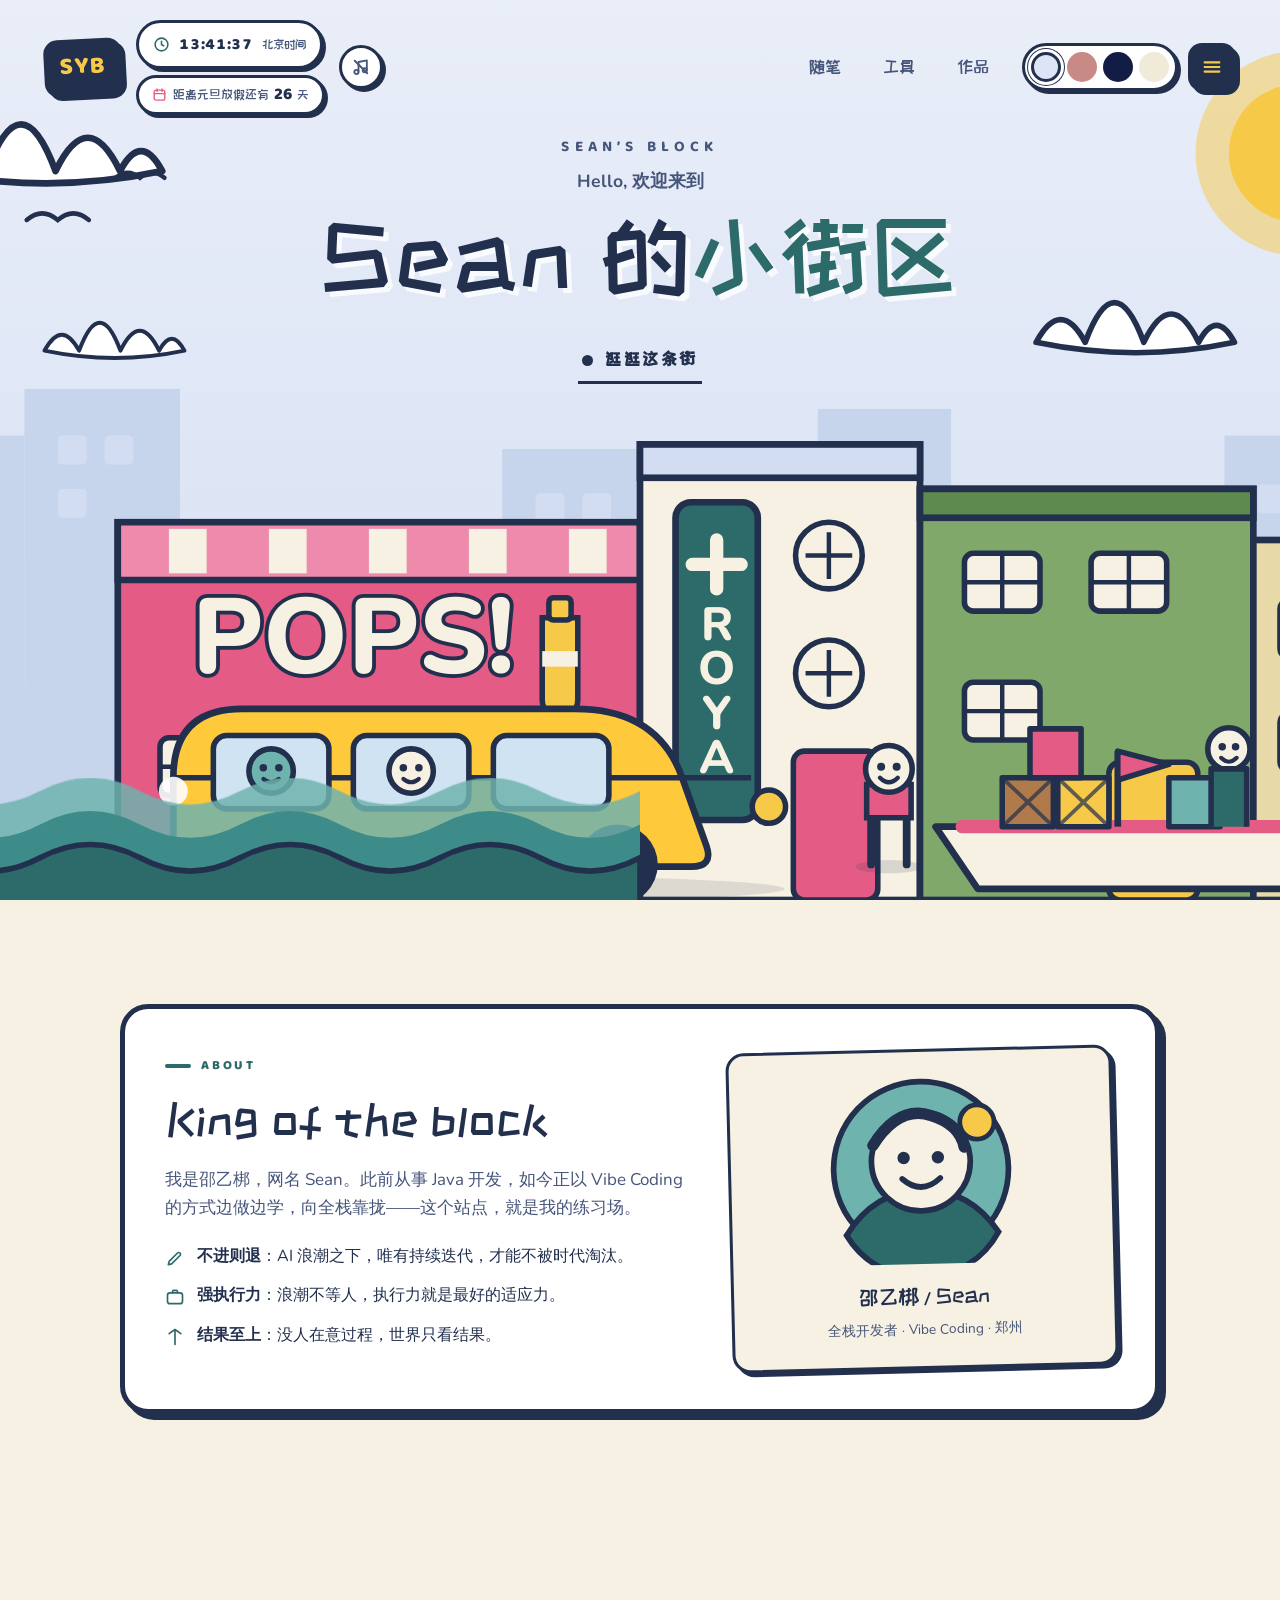
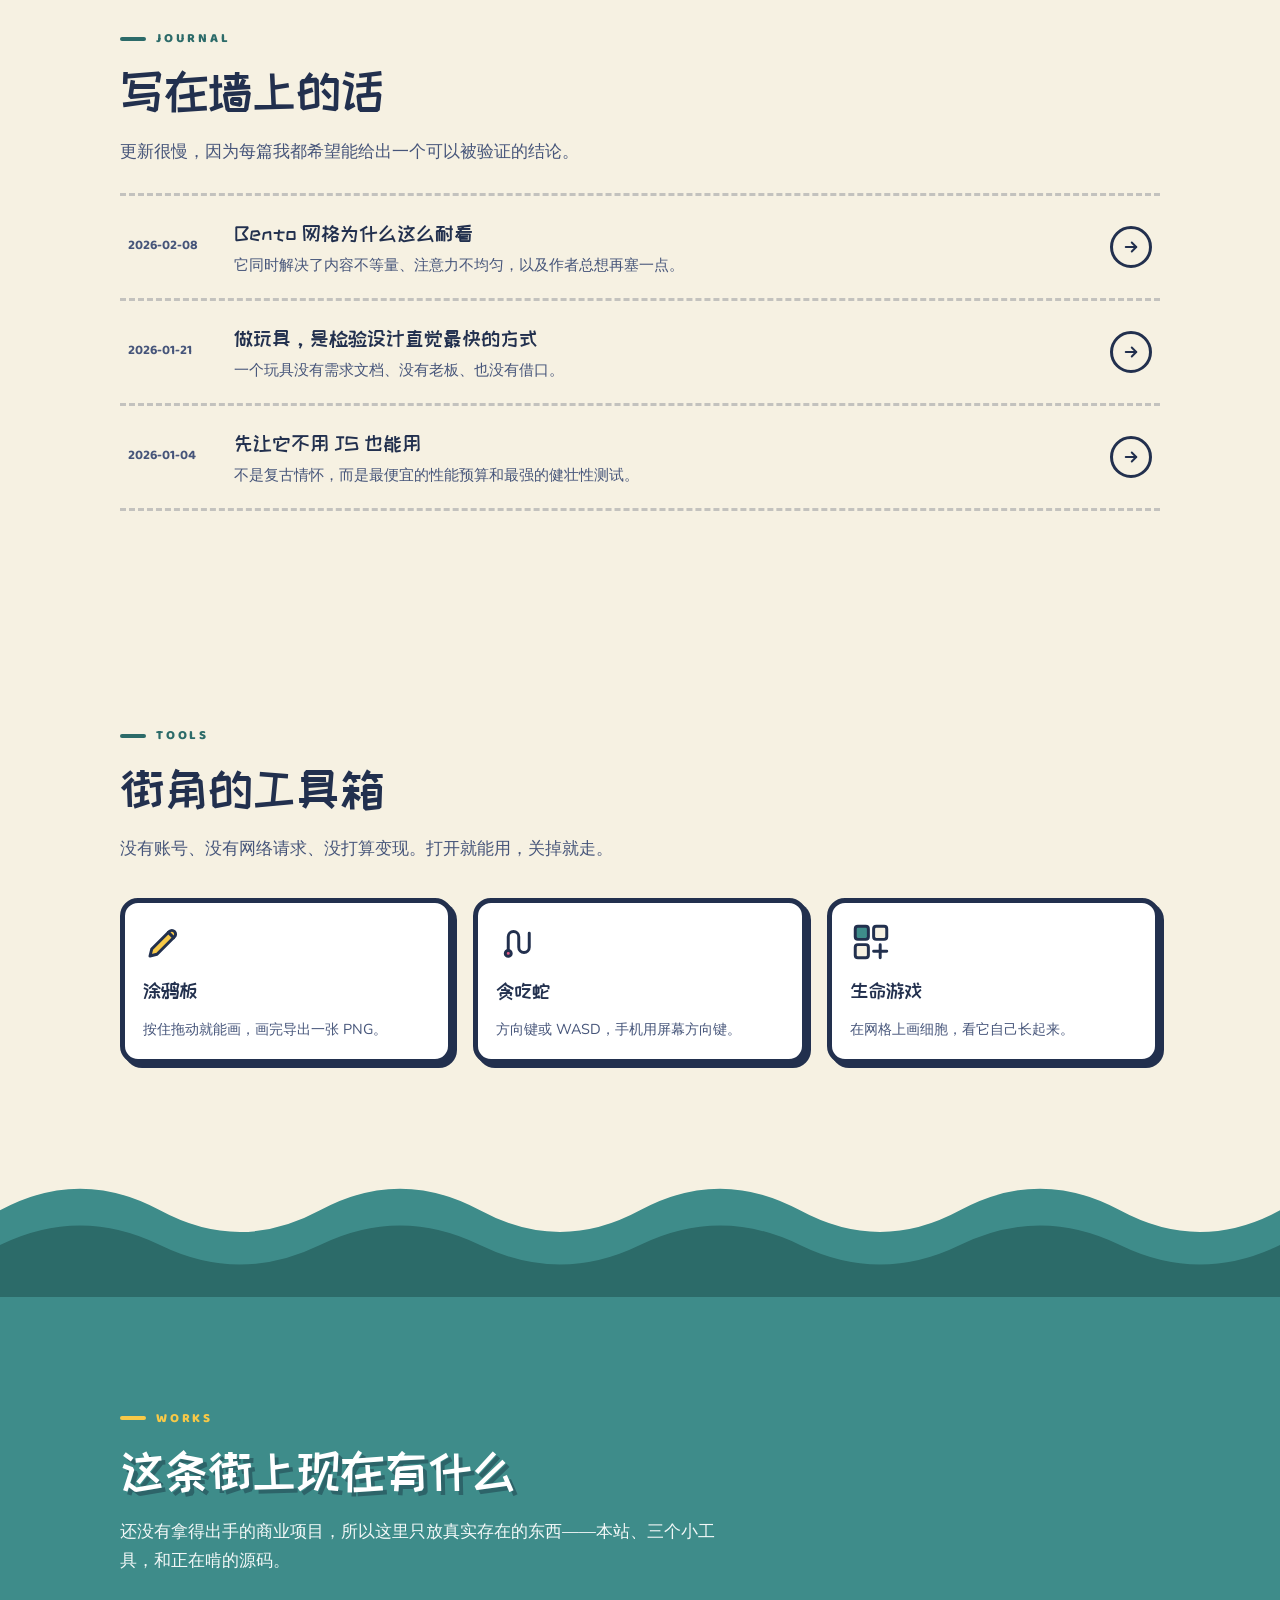
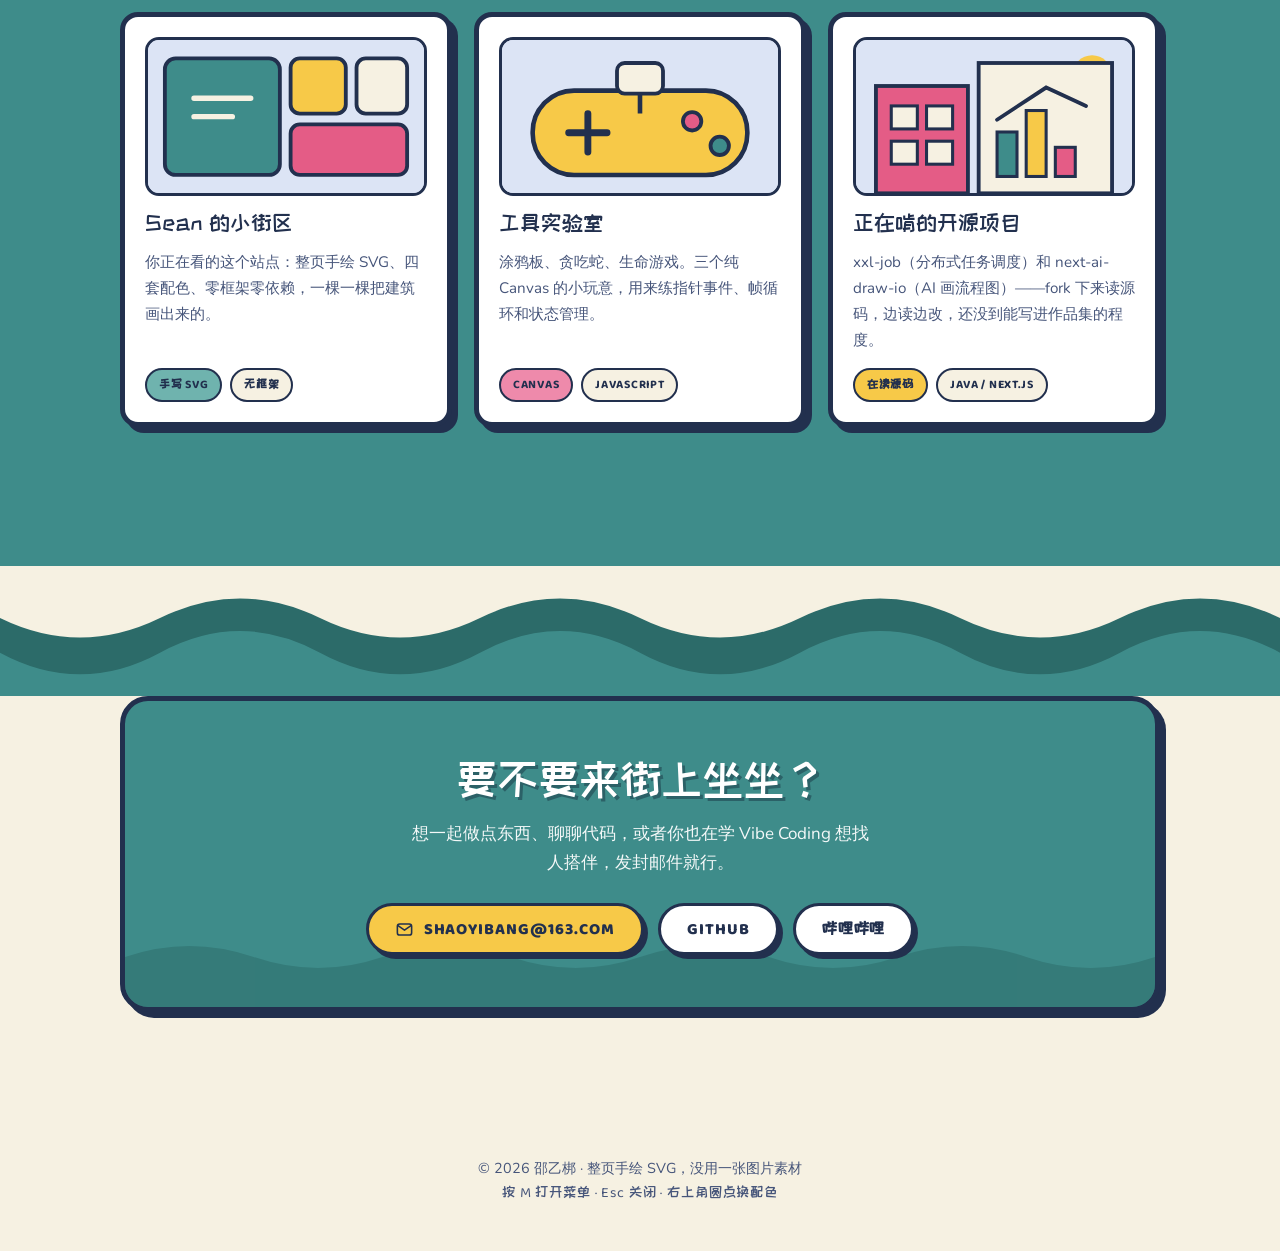
==== index.html @ 56d413c7 "初始提交：手绘街区个人站 - 三个模块：随笔 / 工具 / 作品，首页手绘 SVG 街景 + 编号菜单 - 四套配色（day/dusk/night/print），localStorage 记忆 - 左" ====
<!DOCTYPE html>
<html lang="zh-CN" data-base=".">
<head>
<meta charset="UTF-8">
<meta name="viewport" content="width=device-width, initial-scale=1">
<title>Sean 的小街区 · 初级全栈开发者</title>
<meta name="description" content="把个人网站做成一条街：每栋楼是一个栏目。邵乙梆（Sean）的站点、工具与随笔。">
<meta name="theme-color" content="#dce4f5">
<link rel="icon" href="data:image/svg+xml,%3Csvg xmlns='http://www.w3.org/2000/svg' viewBox='0 0 32 32'%3E%3Crect width='32' height='32' rx='8' fill='%2322304e'/%3E%3Ctext x='16' y='21.5' font-family='Helvetica,Arial,sans-serif' font-size='11' font-weight='800' fill='%23f7c948' text-anchor='middle'%3ESYB%3C/text%3E%3C/svg%3E">
<link rel="preconnect" href="https://fonts.googleapis.com">
<link rel="preconnect" href="https://fonts.gstatic.com" crossorigin>
<link href="https://fonts.googleapis.com/css2?family=Baloo+2:wght@600;700;800&family=ZCOOL+KuaiLe&family=Nunito:wght@400;600;700;800&display=swap" rel="stylesheet">
<link rel="stylesheet" href="assets/css/illustrated.css">
<script>
  (function () {
    document.documentElement.classList.add("js");
    try {
      var p = localStorage.getItem("palette");
      if (p) document.documentElement.dataset.palette = p;
    } catch (e) { /* 隐私模式下忽略 */ }
  })();
</script>
</head>
<body>
<a class="skip-link" href="#main">跳到主要内容</a>

<!-- ================= 舞台：手绘街区 ================= -->
<header class="stage" id="top">
  <div class="scene__sky" aria-hidden="true"></div>

  <div class="scene" aria-hidden="true">
    <svg viewBox="0 0 1440 810" preserveAspectRatio="xMidYMax slice" role="presentation">
      <defs>
        <!-- 无缝波浪：一个周期 180，共 8 个周期 = 1440 -->
        <path id="waveShape" d="M0 0 q45 -24 90 0 t90 0 t90 0 t90 0 t90 0 t90 0 t90 0 t90 0 V320 H0 Z"/>
        <!-- 窗户（夜里会亮） -->
        <g id="win">
          <rect x="-34" y="-26" width="68" height="52" rx="8" fill="var(--win)" stroke="var(--ink)" stroke-width="5"/>
          <path d="M0 -26 V26 M-34 0 H34" stroke="var(--ink)" stroke-width="4"/>
        </g>
        <g id="winRound">
          <circle r="30" fill="var(--win)" stroke="var(--ink)" stroke-width="5"/>
          <path d="M-21 0 H21 M0 -21 V21" stroke="var(--ink)" stroke-width="4"/>
        </g>
        <!-- 云：底部微微鼓出来，才不会读成「山丘」 -->
        <path id="cloudShape" d="M-110 26 Q-84 -22 -58 26 Q-27 -58 4 26 Q33 -34 62 26 Q81 -10 100 26 Q-4 48 -110 26 Z"/>
      </defs>

      <!-- 太阳（夜里就是月亮） -->
      <circle cx="1312" cy="138" r="92" fill="var(--sun-halo)" opacity="var(--halo-op)"/>
      <circle cx="1312" cy="138" r="62" fill="var(--sun)"/>

      <!-- 星星：只有黄昏和夜里可见 -->
      <g class="stars" fill="var(--sun)">
        <circle cx="160" cy="84" r="2.6"/><circle cx="250" cy="148" r="2"/>
        <circle cx="110" cy="232" r="3"/><circle cx="300" cy="52" r="2.2"/>
        <circle cx="86" cy="318" r="2.4"/><circle cx="216" cy="296" r="1.8"/>
        <circle cx="1140" cy="72" r="2.8"/><circle cx="1220" cy="140" r="2"/>
        <circle cx="1300" cy="236" r="2.6"/><circle cx="1096" cy="300" r="2.2"/>
        <circle cx="1370" cy="180" r="1.8"/><circle cx="1180" cy="336" r="2.4"/>
        <circle cx="420" cy="50" r="2"/><circle cx="600" cy="44" r="2.4"/>
        <circle cx="800" cy="48" r="1.8"/><circle cx="960" cy="56" r="2.2"/>
        <circle cx="470" cy="300" r="2"/><circle cx="700" cy="320" r="2.4"/>
        <circle cx="900" cy="296" r="1.8"/><circle cx="360" cy="120" r="1.8"/>
        <circle cx="1040" cy="110" r="2"/>
      </g>

      <!-- 云（外层定位、内层动画：CSS transform 会覆盖 transform 属性，必须分开） -->
      <g transform="translate(190,128)">
        <g class="cloud"><use href="#cloudShape" fill="var(--paper)" stroke="var(--ink)" stroke-width="6" stroke-linejoin="round"/></g>
      </g>
      <g transform="translate(1170,286) scale(0.85)">
        <g class="cloud cloud-2"><use href="#cloudShape" fill="var(--paper)" stroke="var(--ink)" stroke-width="6" stroke-linejoin="round"/></g>
      </g>
      <g transform="translate(250,300) scale(0.6)">
        <g class="cloud cloud-3"><use href="#cloudShape" fill="var(--paper)" stroke="var(--ink)" stroke-width="6" stroke-linejoin="round"/></g>
      </g>

      <!-- 远处天际线 -->
      <g fill="var(--far)">
        <rect x="-10" y="392" width="176" height="420"/>
        <rect x="166" y="350" width="140" height="462"/>
        <rect x="596" y="404" width="150" height="408"/>
        <rect x="880" y="368" width="120" height="444"/>
        <rect x="1246" y="392" width="164" height="420"/>
        <rect x="1400" y="436" width="80" height="376"/>
      </g>
      <g fill="var(--far-2)">
        <rect x="196" y="392" width="26" height="26" rx="4"/>
        <rect x="238" y="392" width="26" height="26" rx="4"/>
        <rect x="196" y="440" width="26" height="26" rx="4"/>
        <rect x="626" y="444" width="26" height="26" rx="4"/>
        <rect x="668" y="444" width="26" height="26" rx="4"/>
        <rect x="910" y="410" width="26" height="26" rx="4"/>
        <rect x="1276" y="436" width="26" height="26" rx="4"/>
      </g>

      <!-- ========== 粉色小店 POPS! ========== -->
      <g class="hotspot" data-goto="#works" data-label="作品" data-sub="这条街上的三栋楼">
        <title>点一下，去作品区</title>
        <rect x="250" y="470" width="470" height="340" fill="var(--pink)" stroke="var(--ink)" stroke-width="6"/>
        <path d="M250 470 H720 V522 H250 Z" fill="var(--pink-soft)" stroke="var(--ink)" stroke-width="6"/>
        <g fill="var(--tan)">
          <rect x="296" y="476" width="34" height="40"/>
          <rect x="386" y="476" width="34" height="40"/>
          <rect x="476" y="476" width="34" height="40"/>
          <rect x="566" y="476" width="34" height="40"/>
          <rect x="656" y="476" width="34" height="40"/>
        </g>
        <text x="462" y="606" font-family="Baloo 2, sans-serif" font-size="96" font-weight="800"
              fill="var(--win)" stroke="var(--ink)" stroke-width="7" paint-order="stroke" text-anchor="middle">POPS!</text>
        <g transform="translate(648,556)">
          <path d="M-16 0 h32 v74 a16 16 0 0 1 -16 16 a16 16 0 0 1 -16 -16 Z" fill="var(--yellow)" stroke="var(--ink)" stroke-width="5"/>
          <rect x="-10" y="-18" width="20" height="20" rx="4" fill="var(--yellow)" stroke="var(--ink)" stroke-width="5"/>
          <rect x="-16" y="30" width="32" height="14" fill="var(--tan)"/>
        </g>
        <use href="#win" x="322" y="690"/>
        <use href="#win" x="430" y="690"/>
        <rect x="536" y="664" width="86" height="146" rx="10" fill="var(--teal-light)" stroke="var(--ink)" stroke-width="5"/>
        <circle cx="604" cy="740" r="6" fill="var(--ink)"/>
      </g>

      <!-- ========== 奶油色楼 + ROYAL 竖招牌 ========== -->
      <g class="hotspot" data-goto="#about" data-label="关于我" data-sub="King of the block">
        <title>点一下，去关于我</title>
        <rect x="720" y="400" width="252" height="410" fill="var(--tan)" stroke="var(--ink)" stroke-width="6"/>
        <rect x="720" y="400" width="252" height="30" fill="var(--far-2)" stroke="var(--ink)" stroke-width="6"/>
        <rect x="752" y="452" width="74" height="286" rx="14" fill="var(--teal-dark)" stroke="var(--ink)" stroke-width="6"/>
        <path d="M789 486 V530 M767 508 H811" stroke="var(--tan)" stroke-width="12" stroke-linecap="round"/>
        <g font-family="Baloo 2, sans-serif" font-size="42" font-weight="800" fill="var(--win)" text-anchor="middle">
          <text x="789" y="576">R</text>
          <text x="789" y="616">O</text>
          <text x="789" y="656">Y</text>
          <text x="789" y="696">A</text>
        </g>
        <use href="#winRound" x="890" y="500"/>
        <use href="#winRound" x="890" y="606"/>
        <rect x="858" y="676" width="76" height="134" rx="10" fill="var(--pink)" stroke="var(--ink)" stroke-width="5"/>
      </g>

      <!-- ========== 绿色楼 ========== -->
      <g class="hotspot" data-goto="#tools" data-label="工具" data-sub="街角的工具箱">
        <title>点一下，去工具区</title>
        <rect x="972" y="440" width="300" height="370" fill="var(--green)" stroke="var(--ink)" stroke-width="6"/>
        <rect x="972" y="440" width="300" height="26" fill="var(--green-dark)" stroke="var(--ink)" stroke-width="6"/>
        <use href="#win" x="1046" y="524"/>
        <use href="#win" x="1160" y="524"/>
        <use href="#win" x="1046" y="640"/>
        <rect x="1142" y="686" width="80" height="124" rx="10" fill="var(--yellow)" stroke="var(--ink)" stroke-width="5"/>
        <circle cx="1205" cy="750" r="6" fill="var(--ink)"/>
      </g>

      <!-- ========== 右侧浅黄楼 ========== -->
      <g class="hotspot" data-goto="#journal" data-label="随笔" data-sub="写在墙上的话">
        <title>点一下，去随笔区</title>
        <rect x="1272" y="486" width="168" height="324" fill="var(--sand)" stroke="var(--ink)" stroke-width="6"/>
        <use href="#win" x="1330" y="566"/>
        <use href="#win" x="1330" y="668"/>
      </g>

      <!-- ========== 街上的角色 ========== -->
      <g transform="translate(944,708)">
        <ellipse cx="0" cy="72" rx="30" ry="6" fill="var(--ink)" opacity="0.14"/>
        <path d="M-16 70 V26 M16 70 V26" stroke="var(--ink)" stroke-width="7" stroke-linecap="round"/>
        <path d="M-20 28 h40 v-30 h-40 z" fill="var(--pink)" stroke="var(--ink)" stroke-width="5"/>
        <circle cx="0" cy="-16" r="21" fill="var(--tan)" stroke="var(--ink)" stroke-width="5"/>
        <circle cx="-7" cy="-18" r="3.6" fill="var(--ink)"/>
        <circle cx="7" cy="-18" r="3.6" fill="var(--ink)"/>
        <path d="M-8 -8 q8 8 16 0" stroke="var(--ink)" stroke-width="4" fill="none" stroke-linecap="round"/>
      </g>

      <!-- ========== 黄色公交（会沿线开过） ========== -->
      <g class="drive">
        <g class="bob">
          <ellipse cx="560" cy="800" rx="290" ry="12" fill="var(--ink)" opacity="0.12"/>
          <path d="M300 700 q0 -62 62 -62 h300 q74 0 96 62 l22 62 q6 18 -14 18 H318 q-24 0 -18 -22 Z"
                fill="var(--bus)" stroke="var(--ink)" stroke-width="6"/>
          <path d="M300 700 h520" stroke="var(--ink)" stroke-width="5"/>
          <g fill="var(--glass)" stroke="var(--ink)" stroke-width="5">
            <rect x="336" y="662" width="104" height="66" rx="12"/>
            <rect x="462" y="662" width="104" height="66" rx="12"/>
            <rect x="588" y="662" width="104" height="66" rx="12"/>
          </g>
          <g>
            <circle cx="388" cy="694" r="20" fill="var(--teal-light)" stroke="var(--ink)" stroke-width="5"/>
            <circle cx="381" cy="691" r="3.4" fill="var(--ink)"/>
            <circle cx="395" cy="691" r="3.4" fill="var(--ink)"/>
            <path d="M381 701 q7 6 14 0" stroke="var(--ink)" stroke-width="3.6" fill="none" stroke-linecap="round"/>
            <circle cx="514" cy="694" r="20" fill="var(--tan)" stroke="var(--ink)" stroke-width="5"/>
            <circle cx="507" cy="691" r="3.4" fill="var(--ink)"/>
            <circle cx="521" cy="691" r="3.4" fill="var(--ink)"/>
            <path d="M507 701 q7 6 14 0" stroke="var(--ink)" stroke-width="3.6" fill="none" stroke-linecap="round"/>
          </g>
          <circle cx="836" cy="726" r="15" fill="var(--yellow)" stroke="var(--ink)" stroke-width="5"/>
          <g fill="var(--ink)">
            <circle cx="404" cy="778" r="36"/>
            <circle cx="700" cy="778" r="36"/>
          </g>
          <g fill="var(--tan)">
            <circle cx="404" cy="778" r="13"/>
            <circle cx="700" cy="778" r="13"/>
          </g>
        </g>
        <g fill="var(--paper)" opacity="0.9">
          <circle class="puff" cx="300" cy="712" r="13"/>
          <circle class="puff puff-2" cx="300" cy="712" r="11"/>
          <circle class="puff puff-3" cx="300" cy="712" r="9"/>
        </g>
      </g>

      <!-- ========== 小船与货箱 ========== -->
      <g class="bob-slow">
        <path d="M986 744 H1344 L1306 800 H1024 Z" fill="var(--tan)" stroke="var(--ink)" stroke-width="6" stroke-linejoin="round"/>
        <path d="M1010 744 H1320" stroke="var(--pink)" stroke-width="12" stroke-linecap="round"/>
        <path d="M1150 744 V676" stroke="var(--ink)" stroke-width="6"/>
        <path d="M1150 676 l46 12 -46 14 z" fill="var(--pink)" stroke="var(--ink)" stroke-width="5" stroke-linejoin="round"/>
        <g stroke="var(--ink)" stroke-width="5" stroke-linejoin="round">
          <rect x="1046" y="700" width="46" height="44" fill="var(--brown)"/>
          <rect x="1096" y="700" width="46" height="44" fill="var(--yellow)"/>
          <rect x="1071" y="656" width="46" height="44" fill="var(--pink)"/>
          <rect x="1196" y="700" width="46" height="44" fill="var(--teal-light)"/>
        </g>
        <g stroke="var(--ink)" stroke-width="3.4" opacity="0.7">
          <path d="M1046 700 l46 44 M1092 700 l-46 44"/>
          <path d="M1096 700 l46 44 M1142 700 l-46 44"/>
        </g>
        <g transform="translate(1250,700)">
          <circle cx="0" cy="-26" r="19" fill="var(--tan)" stroke="var(--ink)" stroke-width="5"/>
          <circle cx="-6" cy="-28" r="3.4" fill="var(--ink)"/>
          <circle cx="6" cy="-28" r="3.4" fill="var(--ink)"/>
          <path d="M-7 -18 q7 7 14 0" stroke="var(--ink)" stroke-width="3.6" fill="none" stroke-linecap="round"/>
          <path d="M-16 44 V-8 h32 v52" fill="var(--teal-dark)" stroke="var(--ink)" stroke-width="5" stroke-linejoin="round"/>
        </g>
      </g>

      <!-- ========== 海浪（三层视差） ========== -->
      <g transform="translate(0,712)" opacity="0.85">
        <g class="drift-slower">
          <use href="#waveShape" x="0" fill="var(--teal-light)"/>
          <use href="#waveShape" x="1440" fill="var(--teal-light)"/>
        </g>
      </g>
      <g transform="translate(0,742)">
        <g class="drift-slow">
          <use href="#waveShape" x="0" fill="var(--teal)"/>
          <use href="#waveShape" x="1440" fill="var(--teal)"/>
        </g>
      </g>
      <g transform="translate(0,772)">
        <g class="drift-slow" style="animation-duration:30s">
          <use href="#waveShape" x="0" fill="var(--teal-dark)" stroke="var(--ink)" stroke-width="5"/>
          <use href="#waveShape" x="1440" fill="var(--teal-dark)" stroke="var(--ink)" stroke-width="5"/>
        </g>
      </g>

      <!-- 鸟 -->
      <g stroke="var(--ink)" stroke-width="4" fill="none" stroke-linecap="round">
        <path d="M168 198 q14 -12 28 0 q14 -12 28 0"/>
        <path d="M248 160 q11 -9 22 0 q11 -9 22 0"/>
      </g>
    </svg>
  </div>

  <div class="scene__grain" aria-hidden="true"></div>

  <!-- 顶栏 -->
  <div class="topbar">
    <a class="logo" href="index.html">
      SYB
      <span class="sr-only">Sean 的小街区，回到首页</span>
    </a>

    <div class="topbar__left">
      <time class="clock" role="timer" aria-live="off" aria-label="当前北京时间" title="北京时间 · UTC+8">
        <svg viewBox="0 0 24 24" fill="none" stroke="currentColor" stroke-width="2.2" stroke-linecap="round" stroke-linejoin="round" aria-hidden="true"><circle cx="12" cy="12" r="9"/><path d="M12 7.4V12l3.2 2"/></svg>
        <b data-bj-time>--:--:--</b>
        <span class="clock__zone">北京时间</span>
      </time>

      <p class="countdown" data-countdown hidden>
        <svg viewBox="0 0 24 24" fill="none" stroke="currentColor" stroke-width="2.2" stroke-linecap="round" stroke-linejoin="round" aria-hidden="true"><rect x="3.5" y="5" width="17" height="16" rx="3"/><path d="M8 3v4M16 3v4M3.5 10.5h17"/></svg>
        <span data-cd-text>—</span>
      </p>
    </div>

    <button class="music" type="button" id="music-btn" aria-pressed="false" aria-label="打开背景音乐" title="背景音乐：关（点一下播放）">
      <svg viewBox="0 0 24 24" fill="none" stroke="currentColor" stroke-width="2.2" stroke-linecap="round" stroke-linejoin="round" aria-hidden="true">
        <path d="M9 18V6l10-2v12"/>
        <circle cx="6.5" cy="18" r="2.5"/>
        <circle cx="16.5" cy="16" r="2.5"/>
        <path class="music__slash" d="M4.5 4.5l15 15"/>
      </svg>
    </button>

    <nav class="ih__nav" aria-label="栏目导航">
      <a class="ih__link" href="blog/index.html">随笔</a>
      <a class="ih__link" href="tools.html">工具</a>
      <a class="ih__link" href="works.html">作品</a>
    </nav>

    <div class="topbar__right">
      <div class="palette" role="radiogroup" aria-label="配色主题">
        <button class="palette__dot" type="button" role="radio" aria-checked="true" data-palette-set="day" aria-label="白天" title="白天" style="background:#dce4f5"></button>
        <button class="palette__dot" type="button" role="radio" aria-checked="false" data-palette-set="dusk" aria-label="黄昏" title="黄昏" style="background:#c98a86"></button>
        <button class="palette__dot" type="button" role="radio" aria-checked="false" data-palette-set="night" aria-label="夜晚" title="夜晚" style="background:#131c44"></button>
        <button class="palette__dot" type="button" role="radio" aria-checked="false" data-palette-set="print" aria-label="复古印刷" title="复古印刷" style="background:#f0ead9"></button>
      </div>
      <button class="icon-btn" type="button" id="menu-open" aria-haspopup="dialog" aria-expanded="false" aria-controls="menu">
        <span class="sr-only">打开导航菜单</span>
        <svg viewBox="0 0 24 24" fill="none" stroke="currentColor" stroke-width="2.4" stroke-linecap="round" aria-hidden="true">
          <path d="M4 7h16M4 12h16M4 17h16"/>
        </svg>
      </button>
    </div>
  </div>

  <!-- Hero 文案 -->
  <div class="hero">
    <p class="hero__kicker">Sean’s Block</p>
    <p class="hero__hi">Hello, 欢迎来到</p>
    <h1 class="hero__title">Sean 的<em>小街区</em></h1>
    <a class="hero__link" href="#about"><i aria-hidden="true"></i> 逛逛这条街</a>
  </div>
</header>

<!-- ================= 编号菜单 ================= -->
<div class="menu" id="menu" data-open="false" role="dialog" aria-modal="true" aria-label="站点导航">
  <div class="menu__card" role="document">
    <div class="menu__head">
      <span class="menu__badge"><i aria-hidden="true"></i> SEAN·BLOCK</span>
      <button class="icon-btn menu__close" type="button" id="menu-close">
        <span class="sr-only">关闭菜单</span>
        <svg viewBox="0 0 24 24" fill="none" stroke="currentColor" stroke-width="2.6" stroke-linecap="round" aria-hidden="true">
          <path d="M6 6l12 12M18 6L6 18"/>
        </svg>
      </button>
    </div>

    <ul class="menu__list">
      <li><a class="menu__item" href="#top">
              <span class="menu__num">01</span><span class="menu__label">首页</span><span class="menu__en">Home</span>
              <span class="menu__go" aria-hidden="true"><svg viewBox="0 0 24 24" fill="none" stroke="currentColor" stroke-width="2.6" stroke-linecap="round" stroke-linejoin="round"><path d="M9 6l6 6-6 6"/></svg></span>
      </a></li>
      <li><a class="menu__item" href="#about">
              <span class="menu__num">02</span><span class="menu__label">关于我</span><span class="menu__en">About</span>
              <span class="menu__go" aria-hidden="true"><svg viewBox="0 0 24 24" fill="none" stroke="currentColor" stroke-width="2.6" stroke-linecap="round" stroke-linejoin="round"><path d="M9 6l6 6-6 6"/></svg></span>
      </a></li>
      <li><a class="menu__item" href="blog/index.html">
              <span class="menu__num">03</span><span class="menu__label">随笔</span><span class="menu__en">Journal</span>
              <span class="menu__go" aria-hidden="true"><svg viewBox="0 0 24 24" fill="none" stroke="currentColor" stroke-width="2.6" stroke-linecap="round" stroke-linejoin="round"><path d="M9 6l6 6-6 6"/></svg></span>
      </a></li>
      <li><a class="menu__item" href="tools.html">
              <span class="menu__num">04</span><span class="menu__label">工具</span><span class="menu__en">Tools</span>
              <span class="menu__go" aria-hidden="true"><svg viewBox="0 0 24 24" fill="none" stroke="currentColor" stroke-width="2.6" stroke-linecap="round" stroke-linejoin="round"><path d="M9 6l6 6-6 6"/></svg></span>
      </a></li>
      <li><a class="menu__item" href="works.html">
              <span class="menu__num">05</span><span class="menu__label">作品</span><span class="menu__en">Works</span>
              <span class="menu__go" aria-hidden="true"><svg viewBox="0 0 24 24" fill="none" stroke="currentColor" stroke-width="2.6" stroke-linecap="round" stroke-linejoin="round"><path d="M9 6l6 6-6 6"/></svg></span>
      </a></li>
      <li><a class="menu__item" href="#contact">
              <span class="menu__num">06</span><span class="menu__label">联系</span><span class="menu__en">Contact</span>
              <span class="menu__go" aria-hidden="true"><svg viewBox="0 0 24 24" fill="none" stroke="currentColor" stroke-width="2.6" stroke-linecap="round" stroke-linejoin="round"><path d="M9 6l6 6-6 6"/></svg></span>
      </a></li>
    </ul>

    <div class="menu__foot">
      <div class="menu__socials">
        <a class="menu__social" href="https://github.com/shaoyibang" target="_blank" rel="noopener me" aria-label="GitHub" title="GitHub">
          <svg viewBox="0 0 24 24" fill="currentColor" aria-hidden="true"><path d="M12 2a10 10 0 0 0-3.16 19.49c.5.09.68-.22.68-.48v-1.7c-2.78.6-3.37-1.34-3.37-1.34-.45-1.16-1.11-1.47-1.11-1.47-.91-.62.07-.61.07-.61 1 .07 1.53 1.03 1.53 1.03.9 1.53 2.34 1.09 2.91.83.09-.65.35-1.09.63-1.34-2.22-.25-4.56-1.11-4.56-4.95 0-1.09.39-1.98 1.03-2.68-.1-.25-.45-1.27.1-2.65 0 0 .84-.27 2.75 1.02a9.6 9.6 0 0 1 5 0c1.91-1.29 2.75-1.02 2.75-1.02.55 1.38.2 2.4.1 2.65.64.7 1.03 1.59 1.03 2.68 0 3.85-2.35 4.7-4.58 4.94.36.31.68.92.68 1.85v2.74c0 .27.18.58.69.48A10 10 0 0 0 12 2Z"/></svg>
        </a>
        <a class="menu__social" href="https://x.com/wulabulafuo" target="_blank" rel="noopener me" aria-label="X（原 Twitter）" title="X">
          <svg viewBox="0 0 24 24" fill="currentColor" aria-hidden="true"><path d="M14.234 10.162 22.977 0h-2.072l-7.591 8.824L7.251 0H.258l9.168 13.343L.258 24H2.33l8.016-9.318L16.749 24h6.993zm-2.837 3.299-.929-1.329L3.076 1.56h3.182l5.965 8.532.929 1.329 7.754 11.09h-3.182z"/></svg>
        </a>
        <a class="menu__social" href="https://space.bilibili.com/66916738" target="_blank" rel="noopener me" aria-label="哔哩哔哩" title="哔哩哔哩">
          <svg viewBox="0 0 24 24" fill="currentColor" aria-hidden="true"><path d="M17.813 4.653h.854c1.51.054 2.769.578 3.773 1.574 1.004.995 1.524 2.249 1.56 3.76v7.36c-.036 1.51-.556 2.769-1.56 3.773s-2.262 1.524-3.773 1.56H5.333c-1.51-.036-2.769-.556-3.773-1.56S.036 18.858 0 17.347v-7.36c.036-1.511.556-2.765 1.56-3.76 1.004-.996 2.262-1.52 3.773-1.574h.774l-1.174-1.12a1.234 1.234 0 0 1-.373-.906c0-.356.124-.658.373-.907l.027-.027c.267-.249.573-.373.92-.373.347 0 .653.124.92.373L9.653 4.44c.071.071.134.142.187.213h4.267a.836.836 0 0 1 .16-.213l2.853-2.747c.267-.249.573-.373.92-.373.347 0 .662.151.929.4.267.249.391.551.391.907 0 .355-.124.657-.373.906zM5.333 7.24c-.746.018-1.373.276-1.88.773-.506.498-.769 1.13-.786 1.894v7.52c.017.764.28 1.395.786 1.893.507.498 1.134.756 1.88.773h13.334c.746-.017 1.373-.275 1.88-.773.506-.498.769-1.129.786-1.893v-7.52c-.017-.765-.28-1.396-.786-1.894-.507-.497-1.134-.755-1.88-.773zM8 11.107c.373 0 .684.124.933.373.25.249.383.569.4.96v1.173c-.017.391-.15.711-.4.96-.249.25-.56.374-.933.374s-.684-.125-.933-.374c-.25-.249-.383-.569-.4-.96V12.44c0-.373.129-.689.386-.947.258-.257.574-.386.947-.386zm8 0c.373 0 .684.124.933.373.25.249.383.569.4.96v1.173c-.017.391-.15.711-.4.96-.249.25-.56.374-.933.374s-.684-.125-.933-.374c-.25-.249-.383-.569-.4-.96V12.44c.017-.391.15-.711.4-.96.249-.249.56-.373.933-.373Z"/></svg>
        </a>
      </div>
      <a class="menu__mail" href="mailto:shaoyibang@163.com">shaoyibang@163.com</a>
      <p class="menu__copy">© 2026 邵乙梆 · 手绘与手写代码</p>
    </div>
  </div>
</div>

<!-- 建筑招牌气泡 -->
<p class="sign" id="sign" role="status" aria-live="polite"></p>

<main id="main">

  <!-- ================= 关于我 ================= -->
  <section class="section" id="about">
    <div class="wrap">
      <div class="panel about">
        <div>
          <span class="section__eyebrow"><i aria-hidden="true"></i> About</span>
          <h2 class="section__title">King of the block</h2>
          <p class="section__lede">我是邵乙梆，网名 Sean。此前从事 Java 开发，如今正以 Vibe Coding 的方式边做边学，向全栈靠拢——这个站点，就是我的练习场。</p>
          <ul class="about__list">
            <li>
              <svg viewBox="0 0 24 24" fill="none" stroke="currentColor" stroke-width="2" stroke-linecap="round" stroke-linejoin="round" aria-hidden="true"><path d="M4 20l4-1 10-10a2.1 2.1 0 0 0-3-3L5 16z"/></svg>
              <span><b>不进则退</b>：AI 浪潮之下，唯有持续迭代，才能不被时代淘汰。</span>
            </li>
            <li>
              <svg viewBox="0 0 24 24" fill="none" stroke="currentColor" stroke-width="2" stroke-linecap="round" stroke-linejoin="round" aria-hidden="true"><rect x="3" y="7" width="18" height="13" rx="3"/><path d="M9 7V5.5A1.5 1.5 0 0 1 10.5 4h3A1.5 1.5 0 0 1 15 5.5V7"/></svg>
              <span><b>强执行力</b>：浪潮不等人，执行力就是最好的适应力。</span>
            </li>
            <li>
              <svg viewBox="0 0 24 24" fill="none" stroke="currentColor" stroke-width="2" stroke-linecap="round" stroke-linejoin="round" aria-hidden="true"><path d="M12 3v18M5 8l7-5 7 5"/></svg>
              <span><b>结果至上</b>：没人在意过程，世界只看结果。</span>
            </li>
          </ul>
        </div>
        <div class="about__card">
          <svg viewBox="0 0 200 200" role="img" aria-label="邵乙梆的卡通头像插画">
            <circle cx="100" cy="100" r="92" fill="var(--teal-light)" stroke="var(--ink)" stroke-width="6"/>
            <path d="M20 168 q30 -46 80 -46 t80 46 a92 92 0 0 1 -160 0 z" fill="var(--teal-dark)" stroke="var(--ink)" stroke-width="6"/>
            <circle cx="100" cy="92" r="52" fill="var(--tan)" stroke="var(--ink)" stroke-width="6"/>
            <circle cx="82" cy="88" r="6.5" fill="var(--ink)"/>
            <circle cx="118" cy="88" r="6.5" fill="var(--ink)"/>
            <path d="M80 110 q20 18 40 0" stroke="var(--ink)" stroke-width="6" fill="none" stroke-linecap="round"/>
            <path d="M50 74 q28 -42 62 -30 q30 10 34 34" fill="none" stroke="var(--ink)" stroke-width="12" stroke-linecap="round"/>
            <circle cx="160" cy="52" r="18" fill="var(--yellow)" stroke="var(--ink)" stroke-width="5"/>
          </svg>
          <b>邵乙梆 / Sean</b>
          <span>全栈开发者 · Vibe Coding · 郑州</span>
        </div>
      </div>
    </div>
  </section>

  <!-- ================= 随笔 ================= -->
  <section class="section" id="journal">
    <div class="wrap">
      <span class="section__eyebrow"><i aria-hidden="true"></i> Journal</span>
      <h2 class="section__title">写在墙上的话</h2>
      <p class="section__lede" style="margin-bottom:26px">更新很慢，因为每篇我都希望能给出一个可以被验证的结论。</p>

      <div class="rows">
        <a class="row" href="blog/bento-layout.html">
          <time datetime="2026-02-08">2026-02-08</time>
          <span>
            <b>Bento 网格为什么这么耐看</b>
            <p>它同时解决了内容不等量、注意力不均匀，以及作者总想再塞一点。</p>
          </span>
          <span class="row__go" aria-hidden="true"><svg viewBox="0 0 24 24" fill="none" stroke="currentColor" stroke-width="2.6" stroke-linecap="round" stroke-linejoin="round"><path d="M5 12h14"/><path d="m13 6 6 6-6 6"/></svg></span>
        </a>
        <a class="row" href="blog/toys-that-teach.html">
          <time datetime="2026-01-21">2026-01-21</time>
          <span>
            <b>做玩具，是检验设计直觉最快的方式</b>
            <p>一个玩具没有需求文档、没有老板、也没有借口。</p>
          </span>
          <span class="row__go" aria-hidden="true"><svg viewBox="0 0 24 24" fill="none" stroke="currentColor" stroke-width="2.6" stroke-linecap="round" stroke-linejoin="round"><path d="M5 12h14"/><path d="m13 6 6 6-6 6"/></svg></span>
        </a>
        <a class="row" href="blog/no-js-first.html">
          <time datetime="2026-01-04">2026-01-04</time>
          <span>
            <b>先让它不用 JS 也能用</b>
            <p>不是复古情怀，而是最便宜的性能预算和最强的健壮性测试。</p>
          </span>
          <span class="row__go" aria-hidden="true"><svg viewBox="0 0 24 24" fill="none" stroke="currentColor" stroke-width="2.6" stroke-linecap="round" stroke-linejoin="round"><path d="M5 12h14"/><path d="m13 6 6 6-6 6"/></svg></span>
        </a>
      </div>
    </div>
  </section>

  <!-- ================= 工具 ================= -->
  <section class="section" id="tools">
    <div class="wrap">
      <span class="section__eyebrow"><i aria-hidden="true"></i> Tools</span>
      <h2 class="section__title">街角的工具箱</h2>
      <p class="section__lede" style="margin-bottom:34px">没有账号、没有网络请求、没打算变现。打开就能用，关掉就走。</p>
      <div class="tools">
        <a class="toy" href="tools.html#doodle">
          <svg viewBox="0 0 48 48" fill="none" stroke="var(--ink)" stroke-width="3.4" stroke-linecap="round" stroke-linejoin="round" aria-hidden="true"><path d="M8 40l8-2 20-20a4.2 4.2 0 0 0-6-6L10 32z" fill="var(--yellow)"/><path d="M29 13l6 6"/></svg>
          <b>涂鸦板</b>
          <span>按住拖动就能画，画完导出一张 PNG。</span>
        </a>
        <a class="toy" href="tools.html#snake">
          <svg viewBox="0 0 48 48" fill="none" stroke="var(--ink)" stroke-width="3.4" stroke-linecap="round" stroke-linejoin="round" aria-hidden="true"><path d="M14 34V18a6 6 0 0 1 12 0v12a6 6 0 0 0 12 0V14"/><circle cx="14" cy="37" r="3.4" fill="var(--pink)"/></svg>
          <b>贪吃蛇</b>
          <span>方向键或 WASD，手机用屏幕方向键。</span>
        </a>
        <a class="toy" href="tools.html#life">
          <svg viewBox="0 0 48 48" fill="none" stroke="var(--ink)" stroke-width="3.4" stroke-linejoin="round" aria-hidden="true"><rect x="6" y="6" width="15" height="15" rx="3" fill="var(--teal)"/><rect x="27" y="6" width="15" height="15" rx="3" fill="var(--tan)"/><rect x="6" y="27" width="15" height="15" rx="3" fill="var(--tan)"/><path d="M34.5 27v15M27 34.5h15" stroke-linecap="round"/></svg>
          <b>生命游戏</b>
          <span>在网格上画细胞，看它自己长起来。</span>
        </a>
      </div>
    </div>
  </section>

  <!-- 波浪分隔 -->
  <svg class="wave-div" viewBox="0 0 1440 120" preserveAspectRatio="none" aria-hidden="true">
    <path d="M0 40 q90 -40 180 0 t180 0 t180 0 t180 0 t180 0 t180 0 t180 0 t180 0 V120 H0 Z" fill="var(--teal)"/>
    <path d="M0 72 q90 -36 180 0 t180 0 t180 0 t180 0 t180 0 t180 0 t180 0 t180 0 V120 H0 Z" fill="var(--teal-dark)"/>
  </svg>

  <!-- ================= 作品 ================= -->
  <section class="section" id="works" style="background:var(--teal);padding-bottom:clamp(70px,11vw,140px)">
    <div class="wrap">
      <span class="section__eyebrow" style="color:var(--yellow)"><i aria-hidden="true" style="background:var(--yellow)"></i> Works</span>
      <h2 class="section__title" style="color:#fff;text-shadow:4px 4px 0 rgba(10,16,36,.32)">这条街上现在有什么</h2>
      <p class="section__lede" style="color:rgba(255,255,255,.94);margin-bottom:36px">还没有拿得出手的商业项目，所以这里只放真实存在的东西——本站、三个小工具，和正在啃的源码。</p>

      <div class="cards">
        <article class="work">
          <div class="work__art">
            <svg viewBox="0 0 360 200" role="img" aria-label="本站布局的抽象插画">
              <rect width="360" height="200" fill="var(--sky)"/>
              <rect x="22" y="24" width="150" height="152" rx="14" fill="var(--teal)" stroke="var(--ink)" stroke-width="5"/>
              <rect x="186" y="24" width="72" height="72" rx="12" fill="var(--yellow)" stroke="var(--ink)" stroke-width="5"/>
              <rect x="272" y="24" width="66" height="72" rx="12" fill="var(--tan)" stroke="var(--ink)" stroke-width="5"/>
              <rect x="186" y="110" width="152" height="66" rx="12" fill="var(--pink)" stroke="var(--ink)" stroke-width="5"/>
              <path d="M60 76 h74 M60 100 h50" stroke="var(--tan)" stroke-width="7" stroke-linecap="round"/>
            </svg>
          </div>
          <h3>Sean 的小街区</h3>
          <p>你正在看的这个站点：整页手绘 SVG、四套配色、零框架零依赖，一棵一棵把建筑画出来的。</p>
          <div class="work__tags"><span class="tag tag--teal">手写 SVG</span><span class="tag">无框架</span></div>
        </article>

        <article class="work">
          <div class="work__art">
            <svg viewBox="0 0 360 200" role="img" aria-label="工具实验室的抽象插画">
              <rect width="360" height="200" fill="var(--sky)"/>
              <rect x="40" y="66" width="280" height="110" rx="54" fill="var(--yellow)" stroke="var(--ink)" stroke-width="6"/>
              <path d="M112 96 v50 M87 121 h50" stroke="var(--ink)" stroke-width="9" stroke-linecap="round"/>
              <circle cx="248" cy="106" r="12" fill="var(--pink)" stroke="var(--ink)" stroke-width="5"/>
              <circle cx="284" cy="138" r="12" fill="var(--teal)" stroke="var(--ink)" stroke-width="5"/>
              <rect x="150" y="30" width="60" height="40" rx="10" fill="var(--tan)" stroke="var(--ink)" stroke-width="5"/>
              <path d="M180 70 V96" stroke="var(--ink)" stroke-width="6"/>
            </svg>
          </div>
          <h3>工具实验室</h3>
          <p>涂鸦板、贪吃蛇、生命游戏。三个纯 Canvas 的小玩意，用来练指针事件、帧循环和状态管理。</p>
          <div class="work__tags"><span class="tag tag--pink">Canvas</span><span class="tag">JavaScript</span></div>
        </article>

        <article class="work">
          <div class="work__art">
            <svg viewBox="0 0 360 200" role="img" aria-label="阅读源码的抽象插画">
              <rect width="360" height="200" fill="var(--sky)"/>
              <circle cx="308" cy="46" r="26" fill="var(--sun)"/>
              <rect x="26" y="60" width="120" height="140" fill="var(--pink)" stroke="var(--ink)" stroke-width="5"/>
              <rect x="46" y="86" width="34" height="30" fill="var(--win)" stroke="var(--ink)" stroke-width="4"/>
              <rect x="92" y="86" width="34" height="30" fill="var(--win)" stroke="var(--ink)" stroke-width="4"/>
              <rect x="46" y="132" width="34" height="30" fill="var(--win)" stroke="var(--ink)" stroke-width="4"/>
              <rect x="92" y="132" width="34" height="30" fill="var(--win)" stroke="var(--ink)" stroke-width="4"/>
              <rect x="160" y="30" width="174" height="170" fill="var(--tan)" stroke="var(--ink)" stroke-width="5"/>
              <rect x="184" y="120" width="26" height="58" fill="var(--teal)" stroke="var(--ink)" stroke-width="4"/>
              <rect x="222" y="92" width="26" height="86" fill="var(--yellow)" stroke="var(--ink)" stroke-width="4"/>
              <rect x="260" y="140" width="26" height="38" fill="var(--pink)" stroke="var(--ink)" stroke-width="4"/>
              <path d="M184 104 L248 62 L300 86" fill="none" stroke="var(--ink)" stroke-width="5" stroke-linecap="round"/>
            </svg>
          </div>
          <h3>正在啃的开源项目</h3>
          <p>xxl-job（分布式任务调度）和 next-ai-draw-io（AI 画流程图）——fork 下来读源码，边读边改，还没到能写进作品集的程度。</p>
          <div class="work__tags"><span class="tag tag--yellow">在读源码</span><span class="tag">Java / Next.js</span></div>
        </article>
      </div>
    </div>
  </section>

  <svg class="wave-div" viewBox="0 0 1440 120" preserveAspectRatio="none" aria-hidden="true" style="background:var(--teal);transform:scaleY(-1)">
    <path d="M0 40 q90 -40 180 0 t180 0 t180 0 t180 0 t180 0 t180 0 t180 0 t180 0 V120 H0 Z" fill="var(--teal-dark)"/>
    <path d="M0 72 q90 -36 180 0 t180 0 t180 0 t180 0 t180 0 t180 0 t180 0 t180 0 V120 H0 Z" fill="var(--page)"/>
  </svg>

  <!-- ================= 联系 ================= -->
  <section class="section" id="contact" style="padding-top:0">
    <div class="wrap">
      <div class="contact">
        <svg viewBox="0 0 1440 160" preserveAspectRatio="none" aria-hidden="true"
             style="position:absolute;left:0;right:0;bottom:0;width:100%;height:80px;opacity:.5">
          <path d="M0 60 q90 -44 180 0 t180 0 t180 0 t180 0 t180 0 t180 0 t180 0 t180 0 V160 H0 Z" fill="var(--teal-dark)"/>
        </svg>
        <div style="position:relative">
          <h2>要不要来街上坐坐？</h2>
          <p>想一起做点东西、聊聊代码，或者你也在学 Vibe Coding 想找人搭伴，发封邮件就行。</p>
          <div class="contact__actions">
            <a class="btn btn--yellow" href="mailto:shaoyibang@163.com">
              <svg viewBox="0 0 24 24" fill="none" stroke="currentColor" stroke-width="2" stroke-linecap="round" stroke-linejoin="round" aria-hidden="true"><rect x="3" y="5" width="18" height="14" rx="3"/><path d="m3.8 7.2 8.2 5.6 8.2-5.6"/></svg>
              shaoyibang@163.com
            </a>
            <a class="btn" href="https://github.com/shaoyibang" target="_blank" rel="noopener me">GitHub</a>
            <a class="btn" href="https://space.bilibili.com/66916738" target="_blank" rel="noopener me">哔哩哔哩</a>
          </div>
        </div>
      </div>
    </div>
  </section>

  <footer class="footer">
    <div class="wrap">
      <p>© 2026 邵乙梆 · 整页手绘 SVG，没用一张图片素材</p>
      <p class="mono">按 M 打开菜单 · Esc 关闭 · 右上角圆点换配色</p>
    </div>
  </footer>
</main>

<audio id="bgm" src="music.mp3" loop preload="none"></audio>
<script src="assets/js/illustrated.js"></script>
</body>
</html>
---- assets/css/illustrated.css ----
/* =========================================================================
   illustrated.css — 「Sean 的小街区」手绘卡通风
   · 四套配色（day / dusk / night / print）：同一套 SVG，只换变量
   · 同时承载内页（随笔 / 工具 / 作品）的组件，全站风格统一
   ========================================================================= */

/* ---------- 1. 配色令牌 ---------- */
:root,
[data-palette="day"] {
  --sky-top: #e9eef8;
  --sky: #dce4f5;
  --sky-bottom: #cddaf0;
  --sun: #f7c948;
  --sun-halo: #f7c948;
  --halo-op: 0.5;
  --star: 0;

  --far: #c6d4ec;
  --far-2: #d3ddf1;

  --ink: #22304e;          /* SVG 描边 */
  --text: #22304e;         /* HTML 正文 */
  --text-soft: #46557a;
  --page: #f6f1e2;         /* 页面底色 */
  --paper: #ffffff;        /* 卡片底色 */
  --edge: #22304e;         /* 卡片描边 */
  --shadow-ink: #22304e;   /* 硬投影颜色 */

  --tan: #f6f1e2;
  --win: #f6f1e2;
  --glass: #cfe3f2;
  --pink: #e45c86;
  --pink-soft: #ee8aab;
  --teal: #3e8c8a;
  --teal-dark: #2c6b69;
  --teal-light: #6fb3ae;
  --green: #7fa86a;
  --green-dark: #5f8a4e;
  --yellow: #f7c948;
  --bus: #ffc93c;
  --brown: #b07a4a;
  --sand: #e8d9a8;

  --grain: 0;
}

[data-palette="dusk"] {
  --sky-top: #6f63a8;
  --sky: #c98a86;
  --sky-bottom: #f2b072;
  --sun: #ffb347;
  --sun-halo: #ff9a3c;
  --halo-op: 0.55;
  --star: 0.3;

  --far: #8d7ea8;
  --far-2: #a08bb0;

  --ink: #2a2340;
  --text: #2a2340;
  --text-soft: #5b5175;
  --page: #f7e4d0;
  --paper: #fff6ec;
  --edge: #2a2340;
  --shadow-ink: #2a2340;

  --tan: #f6d9bd;
  --win: #ffd9a0;
  --glass: #e8b98f;
  --pink: #c9556f;
  --pink-soft: #e08aa0;
  --teal: #3a7a80;
  --teal-dark: #265a60;
  --teal-light: #6aa0a6;
  --green: #6f8a5a;
  --green-dark: #4f6a3e;
  --yellow: #f7b24a;
  --bus: #f7b24a;
  --brown: #9a6a44;
  --sand: #d8b483;

  --grain: 0;
}

[data-palette="night"] {
  --sky-top: #0a1030;
  --sky: #131c44;
  --sky-bottom: #28325e;
  --sun: #f2efdd;
  --sun-halo: #8fa4d8;
  --halo-op: 0.3;
  --star: 1;

  --far: #1b2547;
  --far-2: #243057;

  --ink: #0a1024;
  --text: #eef1ff;
  --text-soft: #a9b4d8;
  --page: #0d1330;
  --paper: #1a2246;
  --edge: #3d4a72;
  --shadow-ink: rgba(120, 150, 220, 0.22);

  --tan: #1c2650;
  --win: #ffd27a;
  --glass: #3d5a86;
  --pink: #8f3a58;
  --pink-soft: #a85874;
  --teal: #2f7472;
  --teal-dark: #1e5250;
  --teal-light: #3f8a88;
  --green: #44653a;
  --green-dark: #2f4a28;
  --yellow: #ffd27a;
  --bus: #d9a12c;
  --brown: #6b4a2c;
  --sand: #7a6a42;

  --grain: 0;
}

[data-palette="print"] {
  --sky-top: #f2ece0;
  --sky: #f0ead9;
  --sky-bottom: #e8e0cc;
  --sun: #e8b53a;
  --sun-halo: #e8b53a;
  --halo-op: 0.35;
  --star: 0;

  --far: #ddd4bd;
  --far-2: #e6ddc8;

  --ink: #1f1b16;
  --text: #1f1b16;
  --text-soft: #574f42;
  --page: #f0ead9;
  --paper: #fbf7ec;
  --edge: #1f1b16;
  --shadow-ink: #1f1b16;

  --tan: #f2ece0;
  --win: #f7f2e4;
  --glass: #dcd3bc;
  --pink: #d94f4f;
  --pink-soft: #e88b7a;
  --teal: #2f6f6a;
  --teal-dark: #1f4f4b;
  --teal-light: #7fa8a0;
  --green: #7a8f4a;
  --green-dark: #5c6f36;
  --yellow: #e8b53a;
  --bus: #e8b53a;
  --brown: #a5764a;
  --sand: #ddc9a3;

  --grain: 1;
}

/* 全站通用尺寸 */
:root {
  --stroke: 5px;
  --stroke-thin: 3.5px;
  --radius: 28px;
  --radius-sm: 18px;
  --shadow-h: 6px;
  --shadow-v: 6px;

  --font-display: "Baloo 2", "ZCOOL KuaiLe", system-ui, sans-serif;
  --font-cjk: "ZCOOL KuaiLe", "Baloo 2", "PingFang SC", "Microsoft YaHei", sans-serif;
  --font-body: "Nunito", "PingFang SC", "Microsoft YaHei", system-ui, sans-serif;

  --t-fast: 160ms;
  --t-base: 240ms;
  --ease: cubic-bezier(0.34, 1.36, 0.64, 1);
}

/* 给 tools.js 的兼容别名：Canvas 里按这些名字取色 */
:root {
  --surface: var(--paper);
  --surface-2: var(--tan);
  --border: var(--edge);
  --accent: var(--teal-dark);
  --lime: var(--yellow);
}

*,
*::before,
*::after {
  box-sizing: border-box;
}

html {
  scroll-behavior: smooth;
  -webkit-text-size-adjust: 100%;
}

body {
  margin: 0;
  background: var(--page);
  color: var(--text);
  font-family: var(--font-body);
  font-size: 17px;
  line-height: 1.7;
  overflow-x: hidden;
  transition: background var(--t-base) ease, color var(--t-base) ease;
}

body.is-locked {
  overflow: hidden;
}

img,
svg,
canvas {
  display: block;
  max-width: 100%;
}

a {
  color: inherit;
  text-decoration: none;
}

button {
  font: inherit;
  color: inherit;
  border: 0;
  background: none;
  cursor: pointer;
}

h1,
h2,
h3 {
  margin: 0;
  font-family: var(--font-cjk);
  font-weight: 400;
  line-height: 1.18;
}

p {
  margin: 0;
}

ul {
  margin: 0;
  padding: 0;
  list-style: none;
}

:focus-visible {
  outline: 3px solid var(--text);
  outline-offset: 3px;
  border-radius: 8px;
}

.skip-link {
  position: absolute;
  left: 16px;
  top: -80px;
  z-index: 200;
  padding: 12px 20px;
  background: var(--ink);
  color: var(--yellow);
  border-radius: 999px;
  font-family: var(--font-display);
  font-weight: 700;
  transition: top var(--t-fast) var(--ease);
}

.skip-link:focus {
  top: 16px;
}

.sr-only {
  position: absolute;
  width: 1px;
  height: 1px;
  padding: 0;
  margin: -1px;
  overflow: hidden;
  clip: rect(0 0 0 0);
  white-space: nowrap;
  border: 0;
}

.muted { color: var(--text-soft); }
.mono { font-family: var(--font-display); letter-spacing: 0.06em; }

/* ---------- 2. 舞台 ---------- */
.stage {
  position: relative;
  min-height: 100vh;
  min-height: 100svh;
  overflow: hidden;
  background: var(--sky);
}

.scene__sky {
  position: absolute;
  inset: 0;
  background: linear-gradient(180deg, var(--sky-top) 0%, var(--sky) 62%, var(--sky-bottom) 100%);
  transition: background var(--t-base) ease;
}

.scene {
  position: absolute;
  inset: 0;
  width: 100%;
  height: 100%;
}

.scene svg {
  width: 100%;
  height: 100%;
}

/* 印刷配色的半调网点 */
.scene__grain {
  position: absolute;
  inset: 0;
  pointer-events: none;
  opacity: var(--grain);
  background-image: radial-gradient(rgba(31, 27, 22, 0.28) 1px, transparent 1.3px);
  background-size: 6px 6px;
  mix-blend-mode: multiply;
  transition: opacity var(--t-base) ease;
}

/* 场景热区 */
.hotspot {
  cursor: pointer;
  transform-box: fill-box;
  transform-origin: center;
  transition: transform var(--t-base) var(--ease);
}

.hotspot:hover {
  transform: translateY(-5px);
}

.hotspot.is-hit {
  animation: pop 620ms var(--ease);
}

@keyframes pop {
  0% { transform: translateY(0) scale(1); }
  35% { transform: translateY(-12px) scale(1.035); }
  100% { transform: translateY(0) scale(1); }
}

/* 动起来 */
.drift-slow { animation: drift 46s linear infinite; }
.drift-slower { animation: drift 72s linear infinite; }

@keyframes drift {
  from { transform: translateX(0); }
  to { transform: translateX(-1440px); }
}

.bob { animation: bob 3.6s ease-in-out infinite; }
.bob-slow { animation: bob 5.2s ease-in-out infinite; }

@keyframes bob {
  0%, 100% { transform: translateY(0); }
  50% { transform: translateY(-7px); }
}

/* 公交沿街来回跑：起点终点都在画面外，循环处看不出接缝
   负延迟让它一进页面就在街上，而不是先空等十几秒 */
.drive {
  animation: drive 58s linear infinite;
  animation-delay: -26s;
}

@keyframes drive {
  from { transform: translateX(-1800px); }
  to { transform: translateX(1700px); }
}

.puff {
  animation: puff 2.6s ease-out infinite;
  transform-box: fill-box;
  transform-origin: center;
}

.puff-2 { animation-delay: 0.9s; }
.puff-3 { animation-delay: 1.8s; }

@keyframes puff {
  0% { opacity: 0; transform: translate(0, 0) scale(0.5); }
  25% { opacity: 0.85; }
  100% { opacity: 0; transform: translate(-26px, -34px) scale(1.5); }
}

.cloud { animation: float 9s ease-in-out infinite; }
.cloud-2 { animation-duration: 12s; animation-delay: 1.2s; }
.cloud-3 { animation-duration: 14s; animation-delay: 2.4s; }

@keyframes float {
  0%, 100% { transform: translate(0, 0); }
  50% { transform: translate(22px, -10px); }
}

.stars { opacity: var(--star); transition: opacity 600ms ease; }

/* ---------- 3. 顶栏 ---------- */
.topbar {
  position: relative;
  z-index: 20;
  display: flex;
  align-items: center;
  justify-content: space-between;
  gap: 14px;
  flex-wrap: wrap;
  padding: 20px clamp(16px, 3.5vw, 44px);
}

.logo {
  display: inline-flex;
  align-items: center;
  gap: 10px;
  padding: 8px 16px;
  background: var(--ink);
  color: var(--yellow);
  border-radius: 14px;
  font-family: var(--font-display);
  font-size: 1.5rem;
  font-weight: 800;
  letter-spacing: 0.06em;
  transform: rotate(-3deg);
  box-shadow: 4px 4px 0 var(--shadow-ink);
  transition: transform var(--t-base) var(--ease);
  flex: none;
}

.logo:hover {
  transform: rotate(2deg) scale(1.03);
}

.topbar__right {
  display: flex;
  align-items: center;
  gap: 10px;
}

/* 顶栏左上角：北京时间（数字宽度固定，秒跳动时不会左右晃） */
.clock {
  display: inline-flex;
  align-items: center;
  gap: 8px;
  flex: none;
  padding: 8px 14px;
  background: var(--paper);
  color: var(--text);
  border: var(--stroke-thin) solid var(--edge);
  border-radius: 999px;
  box-shadow: 3px 3px 0 var(--shadow-ink);
}

.clock svg {
  width: 17px;
  height: 17px;
  flex: none;
  color: var(--teal-dark);
}

.clock b {
  font-family: var(--font-display);
  font-size: 1rem;
  font-weight: 800;
  letter-spacing: 0.04em;
  font-variant-numeric: tabular-nums;
  font-feature-settings: "tnum" 1;
  white-space: nowrap;
  min-width: 4.7em;
  text-align: center;
}

.clock__zone {
  font-family: var(--font-cjk);
  font-size: 0.78rem;
  color: var(--text-soft);
  white-space: nowrap;
}

/* 顶栏左上角：背景音乐开关（默认关，图标上有一道斜杠） */
.music {
  display: grid;
  place-items: center;
  flex: none;
  width: 44px;
  height: 44px;
  background: var(--paper);
  color: var(--text-soft);
  border: var(--stroke-thin) solid var(--edge);
  border-radius: 999px;
  box-shadow: 3px 3px 0 var(--shadow-ink);
  transition: transform var(--t-fast) var(--ease), background var(--t-fast) var(--ease),
    color var(--t-fast) var(--ease);
}

.music svg {
  width: 20px;
  height: 20px;
}

.music:hover {
  transform: translate(-1px, -1px);
  color: var(--text);
}

.music__slash {
  opacity: 1;
  transition: opacity var(--t-fast) var(--ease);
}

.music.is-on {
  background: var(--teal-dark);
  color: var(--yellow);
}

.music.is-on .music__slash {
  opacity: 0;
}

/* 放着的时候轻轻跳一下，别太吵 */
@media (prefers-reduced-motion: no-preference) {
  .music.is-on svg {
    animation: musicBeat 1.8s ease-in-out infinite;
  }
}

@keyframes musicBeat {
  0%, 100% { transform: scale(1); }
  50% { transform: scale(1.14); }
}

/* 左上角那一组：时钟 + 节假日倒计时，竖着摞 */
.topbar__left {
  display: flex;
  flex-direction: column;
  align-items: flex-start;
  flex: none;
}

.countdown {
  display: inline-flex;
  align-items: center;
  gap: 6px;
  margin-top: 6px;
  padding: 5px 13px;
  background: var(--paper);
  color: var(--text-soft);
  border: var(--stroke-thin) solid var(--edge);
  border-radius: 999px;
  box-shadow: 3px 3px 0 var(--shadow-ink);
  font-family: var(--font-cjk);
  font-size: 0.8rem;
  line-height: 1.4;
  white-space: nowrap;
}

.countdown[hidden] {
  display: none;
}

.countdown svg {
  width: 15px;
  height: 15px;
  flex: none;
  color: var(--pink);
}

.countdown b {
  font-family: var(--font-display);
  font-size: 1.05rem;
  font-weight: 800;
  color: var(--text);
  padding: 0 2px;
}

.icon-btn {
  width: 48px;
  height: 48px;
  display: grid;
  place-items: center;
  flex: none;
  background: var(--ink);
  color: var(--yellow);
  border-radius: 14px;
  box-shadow: 4px 4px 0 var(--shadow-ink);
  transition: transform var(--t-fast) var(--ease), background var(--t-fast) var(--ease);
}

.icon-btn:hover {
  transform: translate(-1px, -1px);
  background: var(--teal-dark);
  color: #fff;
}

.icon-btn:active {
  transform: translate(2px, 2px);
  box-shadow: 1px 1px 0 var(--shadow-ink);
}

.icon-btn svg {
  width: 22px;
  height: 22px;
}

/* 配色切换器 */
.palette {
  display: flex;
  align-items: center;
  gap: 6px;
  padding: 6px;
  background: var(--paper);
  border: var(--stroke-thin) solid var(--edge);
  border-radius: 999px;
  box-shadow: 3px 3px 0 var(--shadow-ink);
}

.palette__dot {
  width: 30px;
  height: 30px;
  border-radius: 50%;
  border: 3px solid transparent;
  padding: 0;
  cursor: pointer;
  position: relative;
  transition: transform var(--t-fast) var(--ease), border-color var(--t-fast) var(--ease);
}

.palette__dot:hover {
  transform: scale(1.12);
}

.palette__dot[aria-checked="true"] {
  border-color: var(--text);
  box-shadow: 0 0 0 3px var(--paper), 0 0 0 4px var(--text);
}

@media (max-width: 620px) {
  .palette {
    padding: 4px;
    gap: 4px;
  }
  .palette__dot {
    width: 26px;
    height: 26px;
  }
}

/* ---------- 4. Hero ---------- */
.hero {
  position: relative;
  z-index: 10;
  display: grid;
  place-items: center;
  padding: 0 20px 120px;
  text-align: center;
  pointer-events: none;
}

.hero > * {
  pointer-events: auto;
}

.hero__kicker {
  font-family: var(--font-display);
  font-size: clamp(0.78rem, 1.6vw, 0.95rem);
  font-weight: 700;
  letter-spacing: 0.34em;
  text-transform: uppercase;
  color: var(--text-soft);
  margin-bottom: 6px;
}

.hero__hi {
  font-size: clamp(0.95rem, 1.8vw, 1.1rem);
  font-weight: 700;
  color: var(--text-soft);
  margin-bottom: 4px;
}

.hero__title {
  font-size: clamp(2.6rem, 8.4vw, 6rem);
  color: var(--text);
  text-shadow: 5px 5px 0 color-mix(in srgb, var(--paper) 78%, transparent);
  letter-spacing: 0.02em;
}

@supports not (color: color-mix(in srgb, red 50%, blue)) {
  .hero__title { text-shadow: 5px 5px 0 rgba(255, 255, 255, 0.75); }
}

.hero__title em {
  font-style: normal;
  color: var(--teal-dark);
}

.hero__link {
  display: inline-flex;
  align-items: center;
  gap: 12px;
  margin-top: 26px;
  font-family: var(--font-display);
  font-size: clamp(0.92rem, 1.8vw, 1.08rem);
  font-weight: 800;
  letter-spacing: 0.14em;
  text-transform: uppercase;
  color: var(--text);
  padding: 6px 4px;
  border-bottom: 3px solid var(--text);
  transition: gap var(--t-fast) var(--ease), color var(--t-fast) var(--ease);
}

.hero__link:hover {
  gap: 20px;
  color: var(--teal-dark);
  border-color: var(--teal-dark);
}

.hero__link i {
  width: 11px;
  height: 11px;
  border-radius: 50%;
  background: currentColor;
  flex: none;
}

/* ---------- 5. 编号菜单 ---------- */
.menu {
  position: fixed;
  inset: 0;
  z-index: 100;
  display: grid;
  align-items: start;
  justify-items: end;
  padding: clamp(16px, 4vh, 42px) clamp(16px, 4vw, 56px);
  background: color-mix(in srgb, var(--sky) 82%, transparent);
  backdrop-filter: blur(7px);
  -webkit-backdrop-filter: blur(7px);
  opacity: 0;
  visibility: hidden;
  transition: opacity var(--t-base) ease, visibility var(--t-base) ease;
}

@supports not (background: color-mix(in srgb, red 50%, blue)) {
  .menu { background: rgba(20, 26, 48, 0.55); }
}

.menu[data-open="true"] {
  opacity: 1;
  visibility: visible;
}

.menu__card {
  position: relative;
  width: min(400px, 100%);
  max-height: 100%;
  overflow-y: auto;
  padding: 24px 24px 22px;
  background: var(--paper);
  border-radius: var(--radius);
  box-shadow: 0 26px 60px rgba(10, 16, 36, 0.3);
  transform: translateY(-14px) scale(0.97);
  transition: transform var(--t-base) var(--ease);
}

.menu[data-open="true"] .menu__card {
  transform: none;
}

.menu__head {
  display: flex;
  align-items: center;
  justify-content: space-between;
  gap: 12px;
  padding-bottom: 14px;
}

.menu__badge {
  display: inline-flex;
  align-items: center;
  gap: 8px;
  font-family: var(--font-display);
  font-size: 1.1rem;
  font-weight: 800;
  letter-spacing: 0.08em;
  color: var(--text);
}

.menu__badge i {
  width: 10px;
  height: 10px;
  border-radius: 50%;
  background: var(--teal);
}

.menu__close {
  width: 44px;
  height: 44px;
}

.menu__list {
  display: flex;
  flex-direction: column;
  border-top: 2px solid color-mix(in srgb, var(--text) 14%, transparent);
}

.menu__item {
  display: flex;
  align-items: center;
  gap: 14px;
  width: 100%;
  min-height: 62px;
  padding: 8px 4px;
  border-bottom: 2px solid color-mix(in srgb, var(--text) 14%, transparent);
  text-align: left;
  transition: padding-left var(--t-fast) var(--ease);
}

.menu__item:hover,
.menu__item:focus-visible {
  padding-left: 12px;
}

.menu__num {
  font-family: var(--font-display);
  font-size: 0.82rem;
  font-weight: 700;
  color: var(--text-soft);
  min-width: 26px;
}

.menu__label {
  font-family: var(--font-cjk);
  font-size: 1.4rem;
  color: var(--text);
}

.menu__en {
  font-family: var(--font-display);
  font-size: 0.72rem;
  font-weight: 700;
  letter-spacing: 0.14em;
  color: var(--text-soft);
  text-transform: uppercase;
  margin-left: 4px;
}

.menu__go {
  margin-left: auto;
  width: 40px;
  height: 40px;
  display: grid;
  place-items: center;
  flex: none;
  background: var(--ink);
  color: var(--yellow);
  border-radius: 50%;
  transition: transform var(--t-fast) var(--ease), background var(--t-fast) var(--ease);
}

.menu__item:hover .menu__go,
.menu__item:focus-visible .menu__go {
  background: var(--teal-dark);
  color: #fff;
  transform: translateX(3px);
}

.menu__go svg { width: 18px; height: 18px; }

.menu__foot { padding-top: 18px; }

.menu__socials {
  display: flex;
  gap: 10px;
  margin-bottom: 16px;
}

.menu__social {
  width: 46px;
  height: 46px;
  display: grid;
  place-items: center;
  background: var(--ink);
  color: var(--yellow);
  border-radius: 14px;
  transition: transform var(--t-fast) var(--ease), background var(--t-fast) var(--ease);
}

.menu__social:hover {
  transform: translateY(-3px);
  background: var(--teal-dark);
  color: #fff;
}

.menu__social svg { width: 21px; height: 21px; }

.menu__mail {
  display: inline-block;
  font-weight: 700;
  font-size: 1rem;
  color: var(--text);
  border-bottom: 2px solid transparent;
  transition: border-color var(--t-fast) var(--ease);
}

.menu__mail:hover { border-color: var(--text); }

.menu__copy {
  margin-top: 6px;
  font-size: 0.8rem;
  color: var(--text-soft);
}

@media (max-width: 620px) {
  .menu {
    justify-items: center;
    align-items: center;
  }
  .menu__card { width: 100%; }
  .menu__en { display: none; }
}

/* ---------- 6. 建筑招牌气泡（点击彩蛋） ---------- */
.sign {
  position: fixed;
  z-index: 120;
  max-width: min(260px, 74vw);
  padding: 12px 18px;
  background: var(--paper);
  color: var(--text);
  border: var(--stroke-thin) solid var(--edge);
  border-radius: 16px;
  box-shadow: 5px 5px 0 var(--shadow-ink);
  font-family: var(--font-cjk);
  font-size: 1.05rem;
  text-align: center;
  pointer-events: none;
  opacity: 0;
  transform: translate(-50%, -100%) translateY(6px) scale(0.94);
  transition: opacity var(--t-fast) ease, transform var(--t-fast) var(--ease);
}

.sign::after {
  content: "";
  position: absolute;
  left: 50%;
  bottom: -11px;
  width: 16px;
  height: 16px;
  margin-left: -8px;
  background: var(--paper);
  border-right: var(--stroke-thin) solid var(--edge);
  border-bottom: var(--stroke-thin) solid var(--edge);
  transform: rotate(45deg);
}

.sign.is-on {
  opacity: 1;
  transform: translate(-50%, -100%) translateY(-8px) scale(1);
}

.sign b {
  display: block;
  font-weight: 400;
}

.sign span {
  display: block;
  font-family: var(--font-body);
  font-size: 0.78rem;
  color: var(--text-soft);
  margin-top: 2px;
}

/* ---------- 7. 波浪分隔 ---------- */
.wave-div {
  display: block;
  width: 100%;
  height: clamp(70px, 11vw, 130px);
  margin-top: -1px;
  background: var(--page);
}

/* ---------- 8. 通用容器与区块 ---------- */
.wrap {
  width: 100%;
  max-width: 1120px;
  margin: 0 auto;
  padding: 0 clamp(18px, 4vw, 40px);
}

.section {
  position: relative;
  padding: clamp(56px, 9vw, 104px) 0;
}

.section__eyebrow,
.eyebrow {
  display: inline-flex;
  align-items: center;
  gap: 10px;
  font-family: var(--font-display);
  font-size: 0.8rem;
  font-weight: 800;
  letter-spacing: 0.22em;
  text-transform: uppercase;
  color: var(--teal-dark);
  margin-bottom: 14px;
}

.section__eyebrow i,
.eyebrow i {
  width: 26px;
  height: 4px;
  border-radius: 99px;
  background: var(--teal-dark);
}

.section__title {
  font-size: clamp(1.9rem, 4.4vw, 3rem);
  margin-bottom: 18px;
}

.section__head {
  display: flex;
  align-items: baseline;
  justify-content: space-between;
  gap: 16px;
  margin-bottom: 18px;
}

.section__lede {
  max-width: 60ch;
  color: var(--text-soft);
  font-size: 1.06rem;
}

.lede {
  color: var(--text-soft);
  font-size: 1.06rem;
}

.panel {
  background: var(--paper);
  border: var(--stroke) solid var(--edge);
  border-radius: var(--radius);
  box-shadow: var(--shadow-h) var(--shadow-v) 0 var(--shadow-ink);
  padding: clamp(24px, 4vw, 40px);
}

/* ---------- 9. 关于 ---------- */
.about {
  display: grid;
  grid-template-columns: 1.35fr 1fr;
  gap: clamp(22px, 4vw, 42px);
  align-items: start;
}

.about__list {
  display: grid;
  gap: 12px;
  margin-top: 20px;
}

.about__list li {
  display: flex;
  gap: 12px;
  align-items: flex-start;
  font-size: 1rem;
}

.about__list svg {
  width: 20px;
  height: 20px;
  flex: none;
  margin-top: 5px;
  color: var(--teal-dark);
}

.about__card {
  background: var(--tan);
  border: var(--stroke-thin) solid var(--edge);
  border-radius: var(--radius-sm);
  box-shadow: 4px 4px 0 var(--shadow-ink);
  padding: 22px;
  text-align: center;
  transform: rotate(-1.4deg);
}

.about__card svg {
  width: min(190px, 70%);
  margin: 0 auto 14px;
}

.about__card b {
  display: block;
  font-family: var(--font-cjk);
  font-size: 1.35rem;
  font-weight: 400;
}

.about__card span {
  font-size: 0.86rem;
  color: var(--text-soft);
}

/* ---------- 10. 卡片 / 作品 ---------- */
.cards {
  display: grid;
  grid-template-columns: repeat(auto-fit, minmax(272px, 1fr));
  gap: 22px;
}

.card,
.work {
  display: flex;
  flex-direction: column;
  gap: 14px;
  padding: 20px;
  background: var(--paper);
  border: var(--stroke) solid var(--edge);
  border-radius: var(--radius-sm);
  box-shadow: var(--shadow-h) var(--shadow-v) 0 var(--shadow-ink);
  transition: transform var(--t-base) var(--ease), box-shadow var(--t-base) var(--ease);
}

.card--link,
.work {
  cursor: pointer;
}

.card--link:hover,
.work:hover {
  transform: translate(-3px, -3px);
  box-shadow: 9px 9px 0 var(--shadow-ink);
}

.card__cover,
.work__art {
  border: var(--stroke-thin) solid var(--edge);
  border-radius: 14px;
  overflow: hidden;
  background: var(--sky);
  flex: none;
}

.card__cover { height: 150px; }
.card__cover svg,
.work__art svg { width: 100%; height: 100%; }

.card h3,
.work h3 { font-size: 1.4rem; }

.card p,
.work p {
  font-size: 0.95rem;
  color: var(--text-soft);
}

.card__meta {
  display: flex;
  align-items: center;
  gap: 10px;
  font-family: var(--font-display);
  font-size: 0.8rem;
  font-weight: 700;
  color: var(--text-soft);
}

.work__tags,
.tags {
  display: flex;
  flex-wrap: wrap;
  gap: 8px;
}

.work__tags { margin-top: auto; }

.tag {
  padding: 5px 12px;
  border: 2.5px solid var(--edge);
  border-radius: 999px;
  font-family: var(--font-display);
  font-size: 0.74rem;
  font-weight: 700;
  letter-spacing: 0.06em;
  text-transform: uppercase;
  background: var(--tan);
  color: var(--text);
  white-space: nowrap;
}

.tag--yellow { background: var(--yellow); }
.tag--pink { background: var(--pink-soft); }
.tag--teal { background: var(--teal-light); }

/* ---------- 11. 工具列表 ---------- */
.tools {
  display: grid;
  grid-template-columns: repeat(auto-fit, minmax(220px, 1fr));
  gap: 20px;
}

.toy {
  display: flex;
  flex-direction: column;
  gap: 10px;
  padding: 18px;
  background: var(--paper);
  border: var(--stroke) solid var(--edge);
  border-radius: var(--radius-sm);
  box-shadow: 4px 4px 0 var(--shadow-ink);
  transition: transform var(--t-base) var(--ease), background var(--t-base) var(--ease);
}

.toy:hover {
  transform: translateY(-5px) rotate(-1deg);
  background: var(--tan);
}

.toy svg { width: 42px; height: 42px; }

.toy b {
  font-family: var(--font-cjk);
  font-size: 1.25rem;
  font-weight: 400;
}

.toy span {
  font-size: 0.9rem;
  color: var(--text-soft);
}

/* ---------- 12. 随笔行 ---------- */
.rows { display: grid; }

.row {
  display: flex;
  align-items: center;
  gap: 18px;
  padding: 20px 8px;
  border-bottom: 3px dashed color-mix(in srgb, var(--text) 24%, transparent);
  transition: padding-left var(--t-fast) var(--ease), background var(--t-fast) var(--ease);
}

.row:first-child {
  border-top: 3px dashed color-mix(in srgb, var(--text) 24%, transparent);
}

.row:hover {
  padding-left: 20px;
  background: color-mix(in srgb, var(--paper) 60%, transparent);
}

.row time {
  font-family: var(--font-display);
  font-size: 0.84rem;
  font-weight: 700;
  color: var(--text-soft);
  min-width: 88px;
}

.row b {
  font-family: var(--font-cjk);
  font-size: 1.28rem;
  font-weight: 400;
}

.row p {
  font-size: 0.92rem;
  color: var(--text-soft);
  margin-top: 2px;
}

.row__go {
  margin-left: auto;
  flex: none;
  width: 42px;
  height: 42px;
  display: grid;
  place-items: center;
  border: var(--stroke-thin) solid var(--edge);
  border-radius: 50%;
  transition: background var(--t-fast) var(--ease), color var(--t-fast) var(--ease);
}

.row:hover .row__go {
  background: var(--ink);
  color: var(--yellow);
}

.row__go svg { width: 18px; height: 18px; }

/* ---------- 13. 按钮 ---------- */
.btn {
  display: inline-flex;
  align-items: center;
  justify-content: center;
  gap: 10px;
  min-height: 52px;
  padding: 0 26px;
  border: var(--stroke-thin) solid var(--edge);
  border-radius: 999px;
  background: var(--paper);
  color: var(--text);
  font-family: var(--font-display);
  font-size: 1rem;
  font-weight: 800;
  letter-spacing: 0.06em;
  text-transform: uppercase;
  box-shadow: 4px 4px 0 var(--shadow-ink);
  cursor: pointer;
  transition: transform var(--t-fast) var(--ease), box-shadow var(--t-fast) var(--ease);
}

.btn:hover {
  transform: translate(-2px, -2px);
  box-shadow: 6px 6px 0 var(--shadow-ink);
}

.btn:active {
  transform: translate(2px, 2px);
  box-shadow: 1px 1px 0 var(--shadow-ink);
}

.btn--yellow { background: var(--yellow); }
.btn--primary { background: var(--yellow); }
.btn--teal { background: var(--teal-light); }
.btn--ghost { background: transparent; }
.btn--sm { min-height: 42px; padding: 0 18px; font-size: 0.86rem; }

.btn svg { width: 19px; height: 19px; }

/* ---------- 14. 联系 / 页脚 ---------- */
.contact {
  position: relative;
  overflow: hidden;
  background: var(--teal);
  border: var(--stroke) solid var(--edge);
  border-radius: var(--radius);
  box-shadow: var(--shadow-h) var(--shadow-v) 0 var(--shadow-ink);
  padding: clamp(28px, 5vw, 52px);
  color: #fff;
  text-align: center;
}

.contact h2 {
  font-size: clamp(1.8rem, 4.4vw, 2.8rem);
  color: #fff;
  text-shadow: 3px 3px 0 rgba(10, 16, 36, 0.35);
}

.contact p {
  max-width: 46ch;
  margin: 14px auto 0;
  color: rgba(255, 255, 255, 0.94);
}

.contact__actions {
  display: flex;
  flex-wrap: wrap;
  gap: 14px;
  justify-content: center;
  margin-top: 26px;
}

.footer {
  padding: 40px 0 46px;
  text-align: center;
  font-size: 0.9rem;
  color: var(--text-soft);
}

/* ---------- 15. 内页：页头与导航 ---------- */
.ih {
  position: sticky;
  top: 0;
  z-index: 60;
  background: color-mix(in srgb, var(--page) 88%, transparent);
  backdrop-filter: blur(10px);
  -webkit-backdrop-filter: blur(10px);
  border-bottom: var(--stroke-thin) solid var(--edge);
}

@supports not (background: color-mix(in srgb, red 50%, blue)) {
  .ih { background: var(--page); }
}

.ih__in {
  display: flex;
  align-items: center;
  gap: 16px;
  min-height: 78px;
  flex-wrap: wrap;
  padding-top: 10px;
  padding-bottom: 10px;
}

.ih__nav {
  display: flex;
  align-items: center;
  gap: 4px;
  margin-left: auto;
  flex-wrap: wrap;
}

.ih__link {
  display: inline-flex;
  align-items: center;
  min-height: 44px;
  padding: 0 16px;
  border: var(--stroke-thin) solid transparent;
  border-radius: 999px;
  font-family: var(--font-cjk);
  font-size: 1.1rem;
  color: var(--text-soft);
  transition: color var(--t-fast) var(--ease), background var(--t-fast) var(--ease),
    border-color var(--t-fast) var(--ease);
}

.ih__link:hover {
  color: var(--text);
  background: var(--tan);
  border-color: var(--edge);
}

.ih__link.is-active {
  background: var(--ink);
  color: var(--yellow);
  border-color: var(--edge);
}

.page {
  padding: clamp(34px, 6vw, 64px) 0 clamp(60px, 9vw, 96px);
}

.page-head {
  max-width: 720px;
  margin-bottom: 38px;
}

.page-head h1 {
  font-size: clamp(2.1rem, 5.5vw, 3.4rem);
  margin-bottom: 14px;
}

/* ---------- 16. 长文排版 ---------- */
.prose {
  max-width: 68ch;
  font-size: 1.05rem;
  line-height: 1.8;
}

.prose > * + * { margin-top: 1.15em; }

.prose h2 {
  font-size: 1.5rem;
  margin-top: 2.2em;
}

.prose h3 {
  font-size: 1.18rem;
  margin-top: 1.8em;
}

.prose a {
  color: var(--teal-dark);
  text-decoration: underline;
  text-underline-offset: 3px;
  text-decoration-thickness: 2px;
}

.prose code {
  font-family: ui-monospace, "SFMono-Regular", Consolas, monospace;
  font-size: 0.88em;
  padding: 2px 6px;
  border-radius: 8px;
  background: var(--tan);
  border: 2px solid var(--edge);
}

.prose pre {
  padding: 18px;
  border-radius: var(--radius-sm);
  background: var(--paper);
  border: var(--stroke-thin) solid var(--edge);
  box-shadow: 4px 4px 0 var(--shadow-ink);
  overflow-x: auto;
  font-size: 0.88rem;
  line-height: 1.62;
}

.prose pre code {
  padding: 0;
  border: 0;
  background: none;
  font-size: 1em;
}

.prose blockquote {
  margin: 1.6em 0;
  padding: 4px 0 4px 20px;
  border-left: 6px solid var(--teal);
  color: var(--text-soft);
  font-family: var(--font-cjk);
  font-size: 1.1rem;
}

.prose ul { list-style: disc; padding-left: 1.4em; }
.prose ol { list-style: decimal; padding-left: 1.4em; }
.prose li + li { margin-top: 0.4em; }

.prose hr {
  border: 0;
  border-top: 3px dashed color-mix(in srgb, var(--text) 26%, transparent);
  margin: 2.4em 0;
}

.prose b,
.prose strong { font-weight: 700; }

.post-head {
  max-width: 68ch;
  margin-bottom: 40px;
}

.post-head h1 {
  font-size: clamp(1.9rem, 5vw, 2.9rem);
  margin-bottom: 16px;
}

.back-link {
  display: inline-flex;
  align-items: center;
  gap: 8px;
  min-height: 44px;
  margin-bottom: 8px;
  font-family: var(--font-cjk);
  font-size: 1.05rem;
  color: var(--text-soft);
  transition: color var(--t-fast) var(--ease), gap var(--t-fast) var(--ease);
}

.back-link:hover {
  color: var(--text);
  gap: 12px;
}

.back-link svg { width: 18px; height: 18px; }

/* ---------- 17. 工具页：画布与控件 ---------- */
.toy-grid {
  display: grid;
  grid-template-columns: repeat(auto-fit, minmax(340px, 1fr));
  gap: 24px;
}

.toy-grid .toy {
  gap: 14px;
  padding: 22px;
  border-radius: var(--radius);
  border-width: var(--stroke);
}

.toy-grid .toy:hover {
  transform: none;
  background: var(--paper);
}

.toy__head {
  display: flex;
  align-items: flex-start;
  justify-content: space-between;
  gap: 14px;
}

.toy__head p {
  font-size: 0.9rem;
  color: var(--text-soft);
  margin-top: 4px;
}

.tile__label {
  font-family: var(--font-display);
  font-size: 0.72rem;
  font-weight: 700;
  letter-spacing: 0.12em;
  text-transform: uppercase;
  color: var(--text-soft);
}

.tile__title {
  font-family: var(--font-cjk);
  font-size: 1.4rem;
  font-weight: 400;
}

.toy__stage {
  position: relative;
  border: var(--stroke-thin) solid var(--edge);
  border-radius: var(--radius-sm);
  background: var(--tan);
  overflow: hidden;
}

.toy__stage canvas {
  width: 100%;
  height: auto;
  touch-action: none;
  cursor: crosshair;
}

.toy__bar {
  display: flex;
  align-items: center;
  gap: 10px;
  flex-wrap: wrap;
}

.toy__stat {
  margin-left: auto;
  font-family: var(--font-display);
  font-size: 0.84rem;
  font-weight: 700;
  color: var(--text-soft);
}

.swatch {
  width: 34px;
  height: 34px;
  border-radius: 50%;
  border: 3px solid var(--edge);
  cursor: pointer;
  padding: 0;
  transition: transform var(--t-fast) var(--ease);
}

.swatch:hover { transform: scale(1.12); }

.swatch[aria-pressed="true"] {
  box-shadow: 0 0 0 3px var(--paper), 0 0 0 5px var(--text);
}

.range {
  width: 108px;
  height: 40px;
  accent-color: var(--teal-dark);
  cursor: pointer;
}

.pad-grid {
  display: grid;
  grid-template-columns: repeat(3, 44px);
  gap: 6px;
}

.pad-grid button {
  min-height: 44px;
  border: var(--stroke-thin) solid var(--edge);
  border-radius: 12px;
  background: var(--tan);
  cursor: pointer;
  display: grid;
  place-items: center;
  transition: background var(--t-fast) var(--ease);
}

.pad-grid button:hover { background: var(--yellow); }
.pad-grid button svg { width: 18px; height: 18px; }

.pad-grid .pad-up { grid-column: 2; }
.pad-grid .pad-left { grid-column: 1; grid-row: 2; }
.pad-grid .pad-down { grid-column: 2; grid-row: 2; }
.pad-grid .pad-right { grid-column: 3; grid-row: 2; }

/* ---------- 18. 响应式 ---------- */
@media (max-width: 860px) {
  .about { grid-template-columns: 1fr; }
  .about__card { transform: none; }
}

@media (max-width: 720px) {
  .toy-grid { grid-template-columns: 1fr; }
}

@media (max-width: 620px) {
  body { font-size: 16px; }
  .hero { padding-bottom: 90px; }
  .row { flex-wrap: wrap; gap: 8px 14px; }
  .row time { min-width: 0; }
  .row__go { width: 38px; height: 38px; }
  .ih__nav { margin-left: 0; width: 100%; }
  .ih__link { padding: 0 12px; font-size: 1rem; }
  .clock { padding: 7px 12px; }
  .clock b { font-size: 0.95rem; }
  .countdown { font-size: 0.72rem; padding: 4px 10px; }
  .countdown svg { display: none; }
}

/* 首页在窄屏收起顶部栏目链接，交给编号菜单 */
@media (max-width: 720px) {
  .topbar .ih__nav { display: none; }
  .topbar__right { margin-left: auto; }
}

/* 窄屏：场景改为「整条街贴底」，文案绝对居中在街道上方的天空里 */
html[data-scene-fit="narrow"] .hero {
  position: absolute;
  left: 0;
  right: 0;
  top: 0;
  bottom: 37%;
  display: grid;
  align-content: center;
  padding: 40px 20px 0;
}

/* ---------- 19. 降低动效 ---------- */
@media (prefers-reduced-motion: reduce) {
  html { scroll-behavior: auto; }
  *,
  *::before,
  *::after {
    animation: none !important;
    transition-duration: 0.001ms !important;
  }
  .hotspot:hover { transform: none; }
}
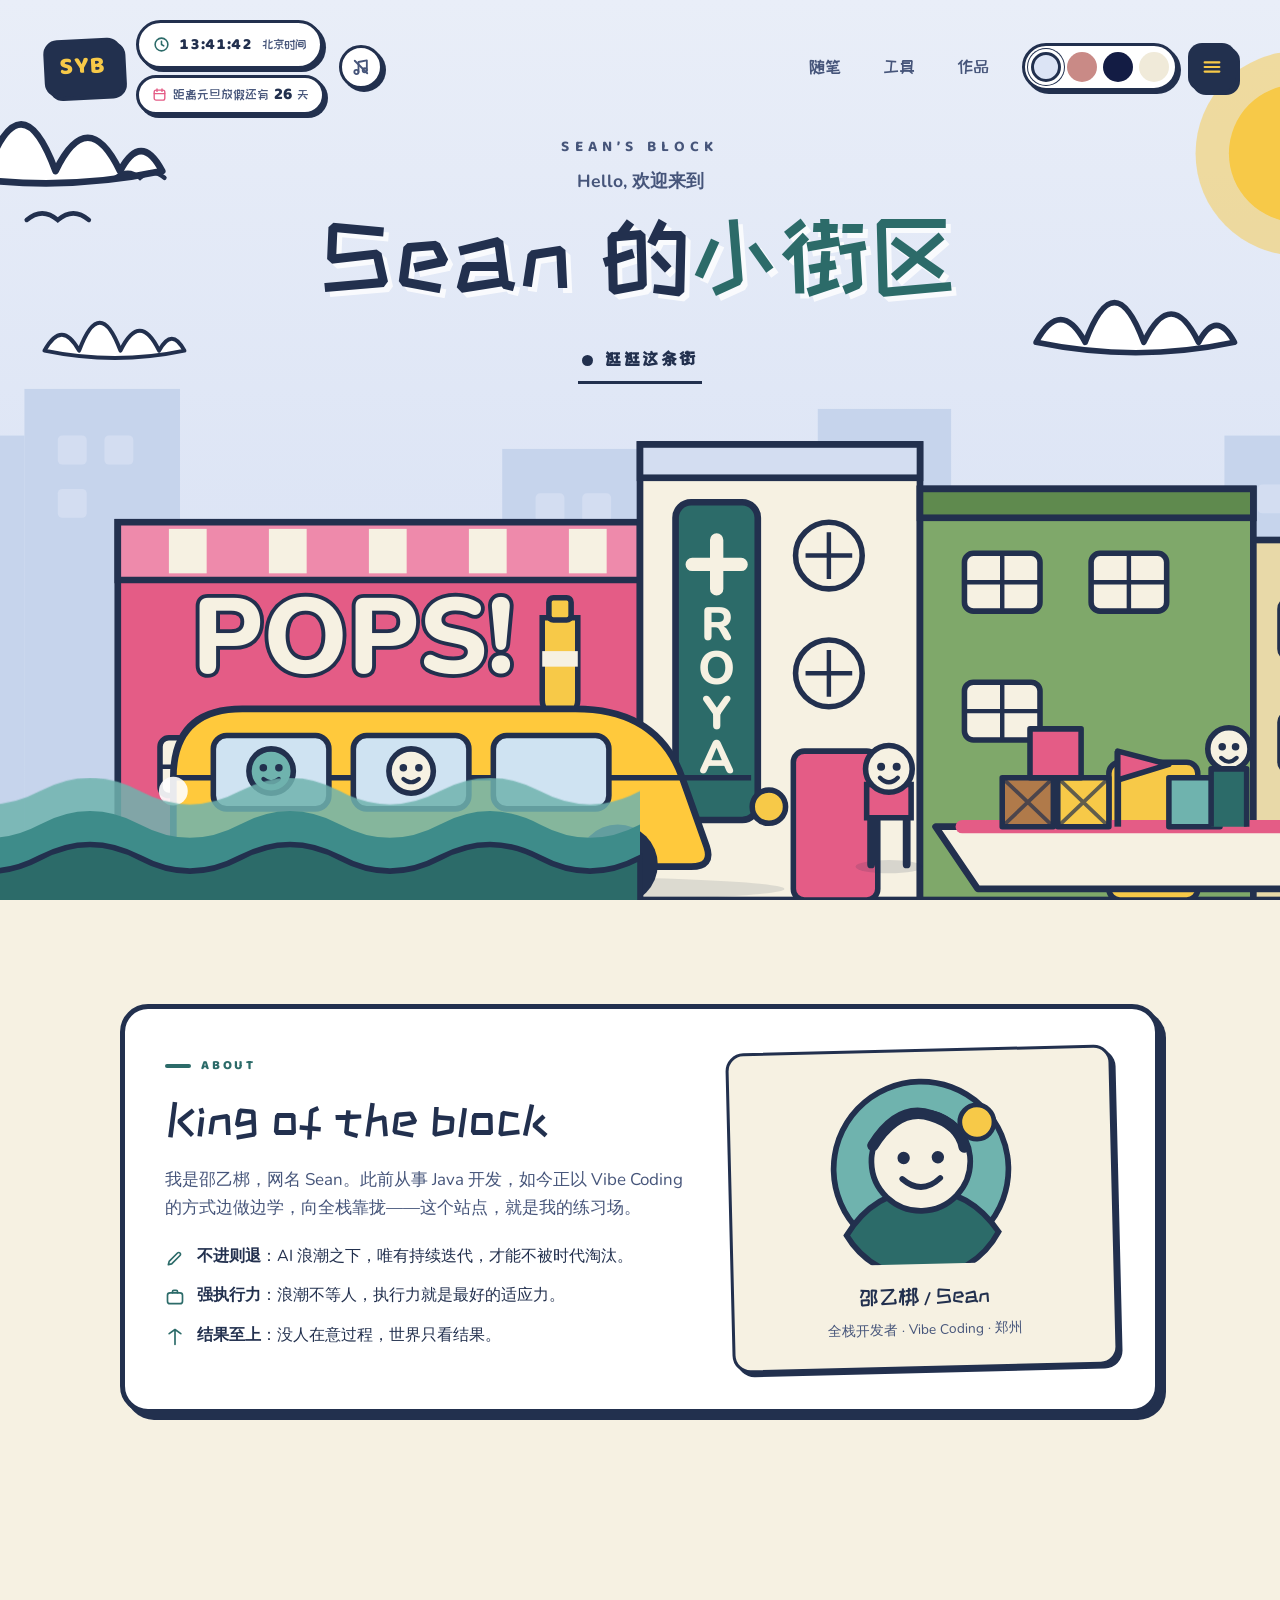
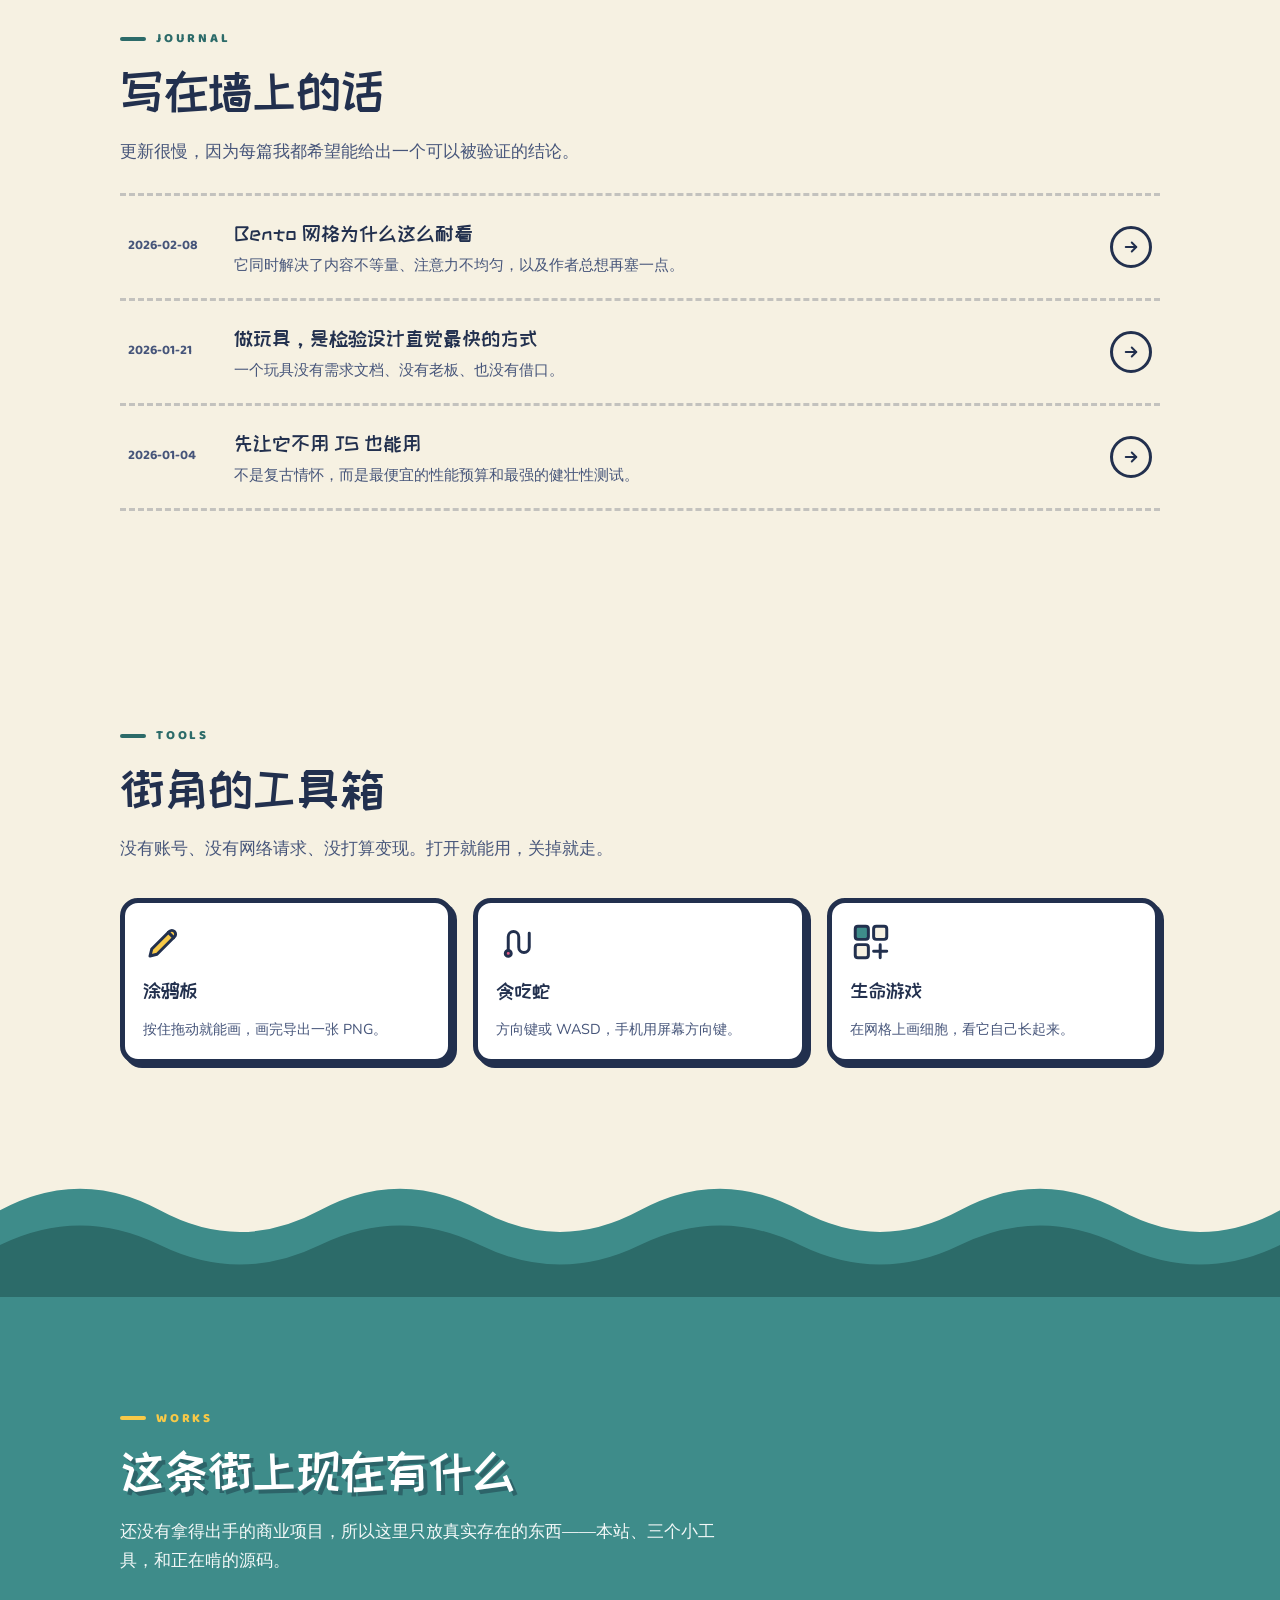
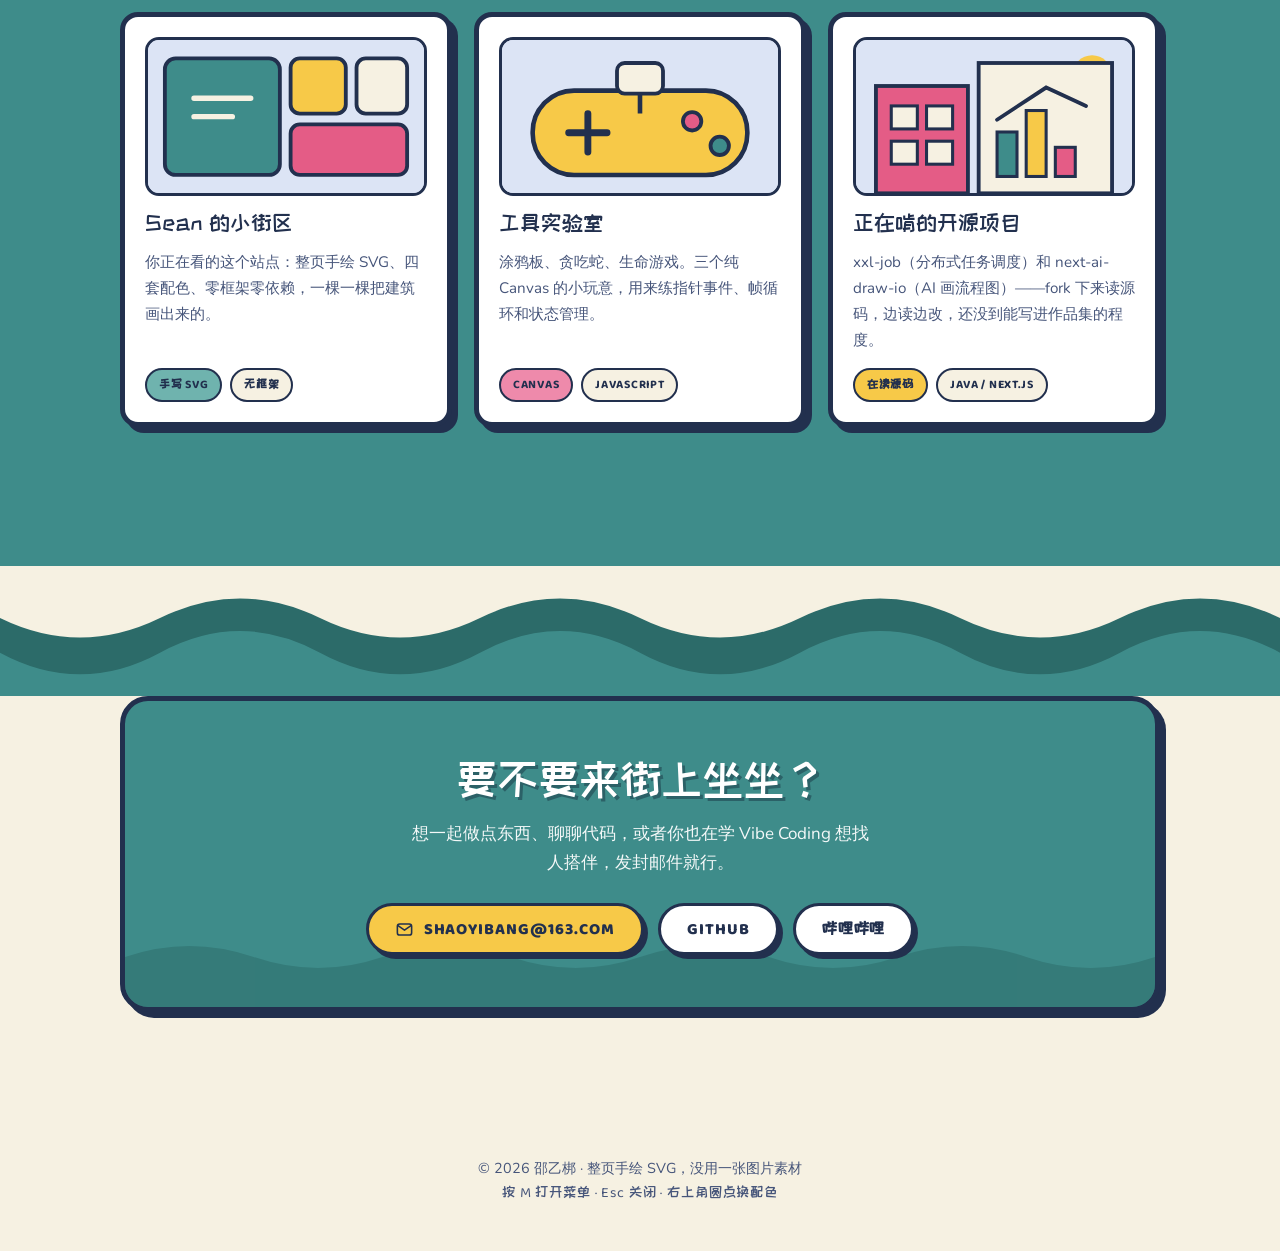
==== commit b5954a8c: "Update page title in index.html" ====
--- a/index.html
+++ b/index.html
@@ -3,7 +3,7 @@
 <head>
 <meta charset="UTF-8">
 <meta name="viewport" content="width=device-width, initial-scale=1">
-<title>Sean 的小街区 · 初级全栈开发者</title>
+<title>Sean 的小街区</title>
 <meta name="description" content="把个人网站做成一条街：每栋楼是一个栏目。邵乙梆（Sean）的站点、工具与随笔。">
 <meta name="theme-color" content="#dce4f5">
 <link rel="icon" href="data:image/svg+xml,%3Csvg xmlns='http://www.w3.org/2000/svg' viewBox='0 0 32 32'%3E%3Crect width='32' height='32' rx='8' fill='%2322304e'/%3E%3Ctext x='16' y='21.5' font-family='Helvetica,Arial,sans-serif' font-size='11' font-weight='800' fill='%23f7c948' text-anchor='middle'%3ESYB%3C/text%3E%3C/svg%3E">
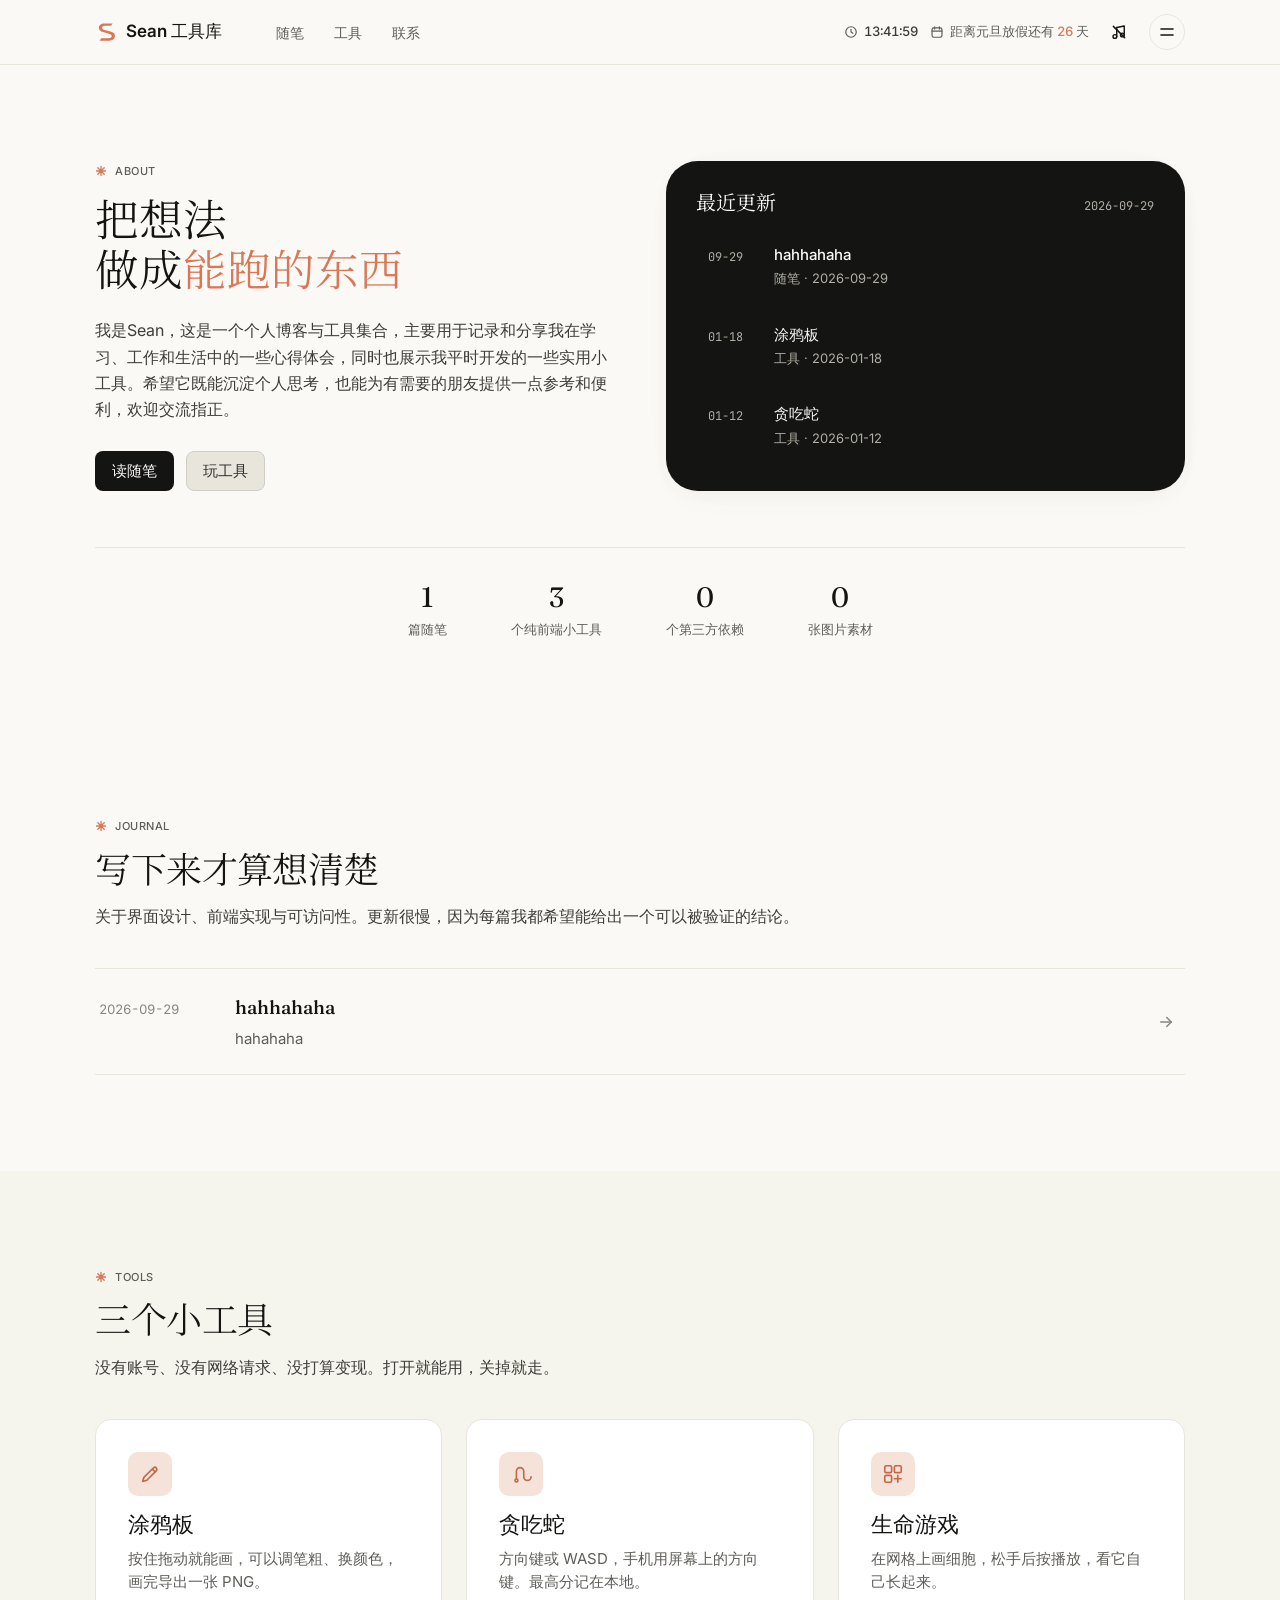
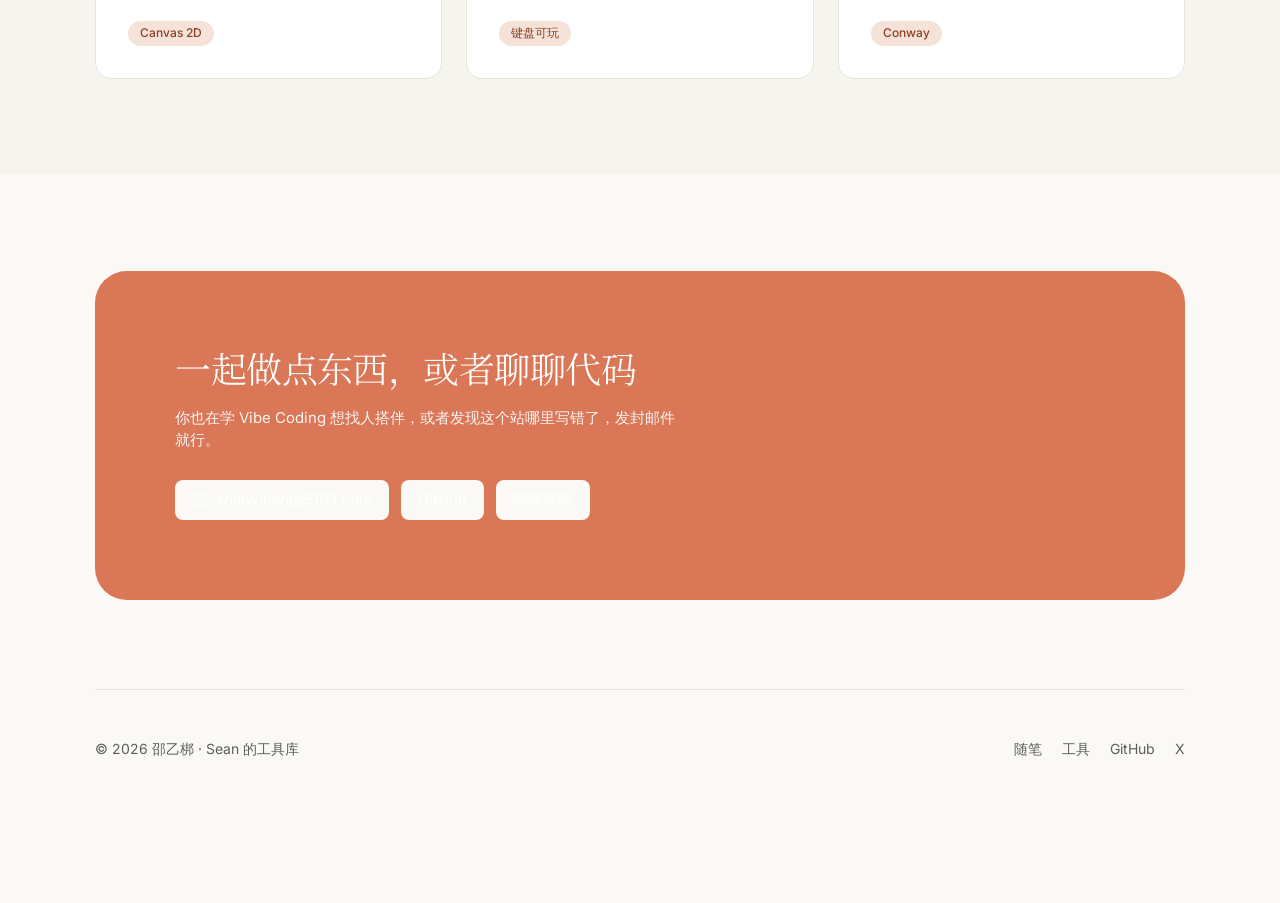
==== commit 5b60fb2b: "整站改版：暖调极简编辑风 + Markdown 内容链 视觉 - 换成奶油底色 + 衬线标题 + 单一珊瑚强调色（令牌取自 claude.com/anthropic.com 线上 CSS） - 标题字" ====
--- a/index.html
+++ b/index.html
@@ -1,365 +1,254 @@
 <!DOCTYPE html>
-<html lang="zh-CN" data-base=".">
+<html lang="zh-CN">
 <head>
 <meta charset="UTF-8">
 <meta name="viewport" content="width=device-width, initial-scale=1">
-<title>Sean 的小街区</title>
-<meta name="description" content="把个人网站做成一条街：每栋楼是一个栏目。邵乙梆（Sean）的站点、工具与随笔。">
-<meta name="theme-color" content="#dce4f5">
-<link rel="icon" href="data:image/svg+xml,%3Csvg xmlns='http://www.w3.org/2000/svg' viewBox='0 0 32 32'%3E%3Crect width='32' height='32' rx='8' fill='%2322304e'/%3E%3Ctext x='16' y='21.5' font-family='Helvetica,Arial,sans-serif' font-size='11' font-weight='800' fill='%23f7c948' text-anchor='middle'%3ESYB%3C/text%3E%3C/svg%3E">
+<title>Sean 的工具库</title>
+<meta name="description" content="邵乙梆（Sean），在郑州写代码的全栈开发者。零框架、零依赖、零构建的个人站：随笔、工具与作品。">
+<meta name="theme-color" content="#faf9f5">
+<link rel="icon" href="data:image/svg+xml,%3Csvg xmlns='http://www.w3.org/2000/svg' viewBox='0 0 32 32'%3E%3Crect width='32' height='32' rx='7' fill='%23faf9f5'/%3E%3Cg transform='matrix(0.046195,0,0,0.046195,-7.12,-9.26)'%3E%3Cpath fill='%23d97757' d='M 665 300 L 420 300 C 330 300 265 345 265 425 C 265 495 315 530 390 550 L 555 595 C 610 610 635 630 635 665 C 635 705 600 730 540 730 L 335 730 L 285 800 L 555 800 C 655 800 730 750 730 665 C 730 590 680 555 605 535 L 430 488 C 375 473 360 450 360 425 C 360 395 385 370 435 370 L 615 370 Z'/%3E%3C/g%3E%3C/svg%3E">
 <link rel="preconnect" href="https://fonts.googleapis.com">
 <link rel="preconnect" href="https://fonts.gstatic.com" crossorigin>
-<link href="https://fonts.googleapis.com/css2?family=Baloo+2:wght@600;700;800&family=ZCOOL+KuaiLe&family=Nunito:wght@400;600;700;800&display=swap" rel="stylesheet">
-<link rel="stylesheet" href="assets/css/illustrated.css">
+<link href="https://fonts.googleapis.com/css2?family=Fraunces:ital,opsz,wght,SOFT,WONK@0,9..144,300..700,0..100,0..1;1,9..144,300..700,0..100,0..1&family=Inter:opsz,wght@14..32,100..900&family=JetBrains+Mono:wght@300..600&family=Noto+Serif+SC:wght@300..600&display=swap" rel="stylesheet">
+<link rel="stylesheet" href="assets/css/site.css">
 <script>
-  (function () {
-    document.documentElement.classList.add("js");
-    try {
-      var p = localStorage.getItem("palette");
-      if (p) document.documentElement.dataset.palette = p;
-    } catch (e) { /* 隐私模式下忽略 */ }
-  })();
+  (function () { document.documentElement.classList.add("js"); })();
 </script>
 </head>
 <body>
 <a class="skip-link" href="#main">跳到主要内容</a>
 
-<!-- ================= 舞台：手绘街区 ================= -->
-<header class="stage" id="top">
-  <div class="scene__sky" aria-hidden="true"></div>
-
-  <div class="scene" aria-hidden="true">
-    <svg viewBox="0 0 1440 810" preserveAspectRatio="xMidYMax slice" role="presentation">
-      <defs>
-        <!-- 无缝波浪：一个周期 180，共 8 个周期 = 1440 -->
-        <path id="waveShape" d="M0 0 q45 -24 90 0 t90 0 t90 0 t90 0 t90 0 t90 0 t90 0 t90 0 V320 H0 Z"/>
-        <!-- 窗户（夜里会亮） -->
-        <g id="win">
-          <rect x="-34" y="-26" width="68" height="52" rx="8" fill="var(--win)" stroke="var(--ink)" stroke-width="5"/>
-          <path d="M0 -26 V26 M-34 0 H34" stroke="var(--ink)" stroke-width="4"/>
-        </g>
-        <g id="winRound">
-          <circle r="30" fill="var(--win)" stroke="var(--ink)" stroke-width="5"/>
-          <path d="M-21 0 H21 M0 -21 V21" stroke="var(--ink)" stroke-width="4"/>
-        </g>
-        <!-- 云：底部微微鼓出来，才不会读成「山丘」 -->
-        <path id="cloudShape" d="M-110 26 Q-84 -22 -58 26 Q-27 -58 4 26 Q33 -34 62 26 Q81 -10 100 26 Q-4 48 -110 26 Z"/>
-      </defs>
-
-      <!-- 太阳（夜里就是月亮） -->
-      <circle cx="1312" cy="138" r="92" fill="var(--sun-halo)" opacity="var(--halo-op)"/>
-      <circle cx="1312" cy="138" r="62" fill="var(--sun)"/>
-
-      <!-- 星星：只有黄昏和夜里可见 -->
-      <g class="stars" fill="var(--sun)">
-        <circle cx="160" cy="84" r="2.6"/><circle cx="250" cy="148" r="2"/>
-        <circle cx="110" cy="232" r="3"/><circle cx="300" cy="52" r="2.2"/>
-        <circle cx="86" cy="318" r="2.4"/><circle cx="216" cy="296" r="1.8"/>
-        <circle cx="1140" cy="72" r="2.8"/><circle cx="1220" cy="140" r="2"/>
-        <circle cx="1300" cy="236" r="2.6"/><circle cx="1096" cy="300" r="2.2"/>
-        <circle cx="1370" cy="180" r="1.8"/><circle cx="1180" cy="336" r="2.4"/>
-        <circle cx="420" cy="50" r="2"/><circle cx="600" cy="44" r="2.4"/>
-        <circle cx="800" cy="48" r="1.8"/><circle cx="960" cy="56" r="2.2"/>
-        <circle cx="470" cy="300" r="2"/><circle cx="700" cy="320" r="2.4"/>
-        <circle cx="900" cy="296" r="1.8"/><circle cx="360" cy="120" r="1.8"/>
-        <circle cx="1040" cy="110" r="2"/>
-      </g>
-
-      <!-- 云（外层定位、内层动画：CSS transform 会覆盖 transform 属性，必须分开） -->
-      <g transform="translate(190,128)">
-        <g class="cloud"><use href="#cloudShape" fill="var(--paper)" stroke="var(--ink)" stroke-width="6" stroke-linejoin="round"/></g>
-      </g>
-      <g transform="translate(1170,286) scale(0.85)">
-        <g class="cloud cloud-2"><use href="#cloudShape" fill="var(--paper)" stroke="var(--ink)" stroke-width="6" stroke-linejoin="round"/></g>
-      </g>
-      <g transform="translate(250,300) scale(0.6)">
-        <g class="cloud cloud-3"><use href="#cloudShape" fill="var(--paper)" stroke="var(--ink)" stroke-width="6" stroke-linejoin="round"/></g>
-      </g>
-
-      <!-- 远处天际线 -->
-      <g fill="var(--far)">
-        <rect x="-10" y="392" width="176" height="420"/>
-        <rect x="166" y="350" width="140" height="462"/>
-        <rect x="596" y="404" width="150" height="408"/>
-        <rect x="880" y="368" width="120" height="444"/>
-        <rect x="1246" y="392" width="164" height="420"/>
-        <rect x="1400" y="436" width="80" height="376"/>
-      </g>
-      <g fill="var(--far-2)">
-        <rect x="196" y="392" width="26" height="26" rx="4"/>
-        <rect x="238" y="392" width="26" height="26" rx="4"/>
-        <rect x="196" y="440" width="26" height="26" rx="4"/>
-        <rect x="626" y="444" width="26" height="26" rx="4"/>
-        <rect x="668" y="444" width="26" height="26" rx="4"/>
-        <rect x="910" y="410" width="26" height="26" rx="4"/>
-        <rect x="1276" y="436" width="26" height="26" rx="4"/>
-      </g>
-
-      <!-- ========== 粉色小店 POPS! ========== -->
-      <g class="hotspot" data-goto="#works" data-label="作品" data-sub="这条街上的三栋楼">
-        <title>点一下，去作品区</title>
-        <rect x="250" y="470" width="470" height="340" fill="var(--pink)" stroke="var(--ink)" stroke-width="6"/>
-        <path d="M250 470 H720 V522 H250 Z" fill="var(--pink-soft)" stroke="var(--ink)" stroke-width="6"/>
-        <g fill="var(--tan)">
-          <rect x="296" y="476" width="34" height="40"/>
-          <rect x="386" y="476" width="34" height="40"/>
-          <rect x="476" y="476" width="34" height="40"/>
-          <rect x="566" y="476" width="34" height="40"/>
-          <rect x="656" y="476" width="34" height="40"/>
-        </g>
-        <text x="462" y="606" font-family="Baloo 2, sans-serif" font-size="96" font-weight="800"
-              fill="var(--win)" stroke="var(--ink)" stroke-width="7" paint-order="stroke" text-anchor="middle">POPS!</text>
-        <g transform="translate(648,556)">
-          <path d="M-16 0 h32 v74 a16 16 0 0 1 -16 16 a16 16 0 0 1 -16 -16 Z" fill="var(--yellow)" stroke="var(--ink)" stroke-width="5"/>
-          <rect x="-10" y="-18" width="20" height="20" rx="4" fill="var(--yellow)" stroke="var(--ink)" stroke-width="5"/>
-          <rect x="-16" y="30" width="32" height="14" fill="var(--tan)"/>
-        </g>
-        <use href="#win" x="322" y="690"/>
-        <use href="#win" x="430" y="690"/>
-        <rect x="536" y="664" width="86" height="146" rx="10" fill="var(--teal-light)" stroke="var(--ink)" stroke-width="5"/>
-        <circle cx="604" cy="740" r="6" fill="var(--ink)"/>
-      </g>
-
-      <!-- ========== 奶油色楼 + ROYAL 竖招牌 ========== -->
-      <g class="hotspot" data-goto="#about" data-label="关于我" data-sub="King of the block">
-        <title>点一下，去关于我</title>
-        <rect x="720" y="400" width="252" height="410" fill="var(--tan)" stroke="var(--ink)" stroke-width="6"/>
-        <rect x="720" y="400" width="252" height="30" fill="var(--far-2)" stroke="var(--ink)" stroke-width="6"/>
-        <rect x="752" y="452" width="74" height="286" rx="14" fill="var(--teal-dark)" stroke="var(--ink)" stroke-width="6"/>
-        <path d="M789 486 V530 M767 508 H811" stroke="var(--tan)" stroke-width="12" stroke-linecap="round"/>
-        <g font-family="Baloo 2, sans-serif" font-size="42" font-weight="800" fill="var(--win)" text-anchor="middle">
-          <text x="789" y="576">R</text>
-          <text x="789" y="616">O</text>
-          <text x="789" y="656">Y</text>
-          <text x="789" y="696">A</text>
-        </g>
-        <use href="#winRound" x="890" y="500"/>
-        <use href="#winRound" x="890" y="606"/>
-        <rect x="858" y="676" width="76" height="134" rx="10" fill="var(--pink)" stroke="var(--ink)" stroke-width="5"/>
-      </g>
-
-      <!-- ========== 绿色楼 ========== -->
-      <g class="hotspot" data-goto="#tools" data-label="工具" data-sub="街角的工具箱">
-        <title>点一下，去工具区</title>
-        <rect x="972" y="440" width="300" height="370" fill="var(--green)" stroke="var(--ink)" stroke-width="6"/>
-        <rect x="972" y="440" width="300" height="26" fill="var(--green-dark)" stroke="var(--ink)" stroke-width="6"/>
-        <use href="#win" x="1046" y="524"/>
-        <use href="#win" x="1160" y="524"/>
-        <use href="#win" x="1046" y="640"/>
-        <rect x="1142" y="686" width="80" height="124" rx="10" fill="var(--yellow)" stroke="var(--ink)" stroke-width="5"/>
-        <circle cx="1205" cy="750" r="6" fill="var(--ink)"/>
-      </g>
-
-      <!-- ========== 右侧浅黄楼 ========== -->
-      <g class="hotspot" data-goto="#journal" data-label="随笔" data-sub="写在墙上的话">
-        <title>点一下，去随笔区</title>
-        <rect x="1272" y="486" width="168" height="324" fill="var(--sand)" stroke="var(--ink)" stroke-width="6"/>
-        <use href="#win" x="1330" y="566"/>
-        <use href="#win" x="1330" y="668"/>
-      </g>
-
-      <!-- ========== 街上的角色 ========== -->
-      <g transform="translate(944,708)">
-        <ellipse cx="0" cy="72" rx="30" ry="6" fill="var(--ink)" opacity="0.14"/>
-        <path d="M-16 70 V26 M16 70 V26" stroke="var(--ink)" stroke-width="7" stroke-linecap="round"/>
-        <path d="M-20 28 h40 v-30 h-40 z" fill="var(--pink)" stroke="var(--ink)" stroke-width="5"/>
-        <circle cx="0" cy="-16" r="21" fill="var(--tan)" stroke="var(--ink)" stroke-width="5"/>
-        <circle cx="-7" cy="-18" r="3.6" fill="var(--ink)"/>
-        <circle cx="7" cy="-18" r="3.6" fill="var(--ink)"/>
-        <path d="M-8 -8 q8 8 16 0" stroke="var(--ink)" stroke-width="4" fill="none" stroke-linecap="round"/>
-      </g>
-
-      <!-- ========== 黄色公交（会沿线开过） ========== -->
-      <g class="drive">
-        <g class="bob">
-          <ellipse cx="560" cy="800" rx="290" ry="12" fill="var(--ink)" opacity="0.12"/>
-          <path d="M300 700 q0 -62 62 -62 h300 q74 0 96 62 l22 62 q6 18 -14 18 H318 q-24 0 -18 -22 Z"
-                fill="var(--bus)" stroke="var(--ink)" stroke-width="6"/>
-          <path d="M300 700 h520" stroke="var(--ink)" stroke-width="5"/>
-          <g fill="var(--glass)" stroke="var(--ink)" stroke-width="5">
-            <rect x="336" y="662" width="104" height="66" rx="12"/>
-            <rect x="462" y="662" width="104" height="66" rx="12"/>
-            <rect x="588" y="662" width="104" height="66" rx="12"/>
-          </g>
-          <g>
-            <circle cx="388" cy="694" r="20" fill="var(--teal-light)" stroke="var(--ink)" stroke-width="5"/>
-            <circle cx="381" cy="691" r="3.4" fill="var(--ink)"/>
-            <circle cx="395" cy="691" r="3.4" fill="var(--ink)"/>
-            <path d="M381 701 q7 6 14 0" stroke="var(--ink)" stroke-width="3.6" fill="none" stroke-linecap="round"/>
-            <circle cx="514" cy="694" r="20" fill="var(--tan)" stroke="var(--ink)" stroke-width="5"/>
-            <circle cx="507" cy="691" r="3.4" fill="var(--ink)"/>
-            <circle cx="521" cy="691" r="3.4" fill="var(--ink)"/>
-            <path d="M507 701 q7 6 14 0" stroke="var(--ink)" stroke-width="3.6" fill="none" stroke-linecap="round"/>
-          </g>
-          <circle cx="836" cy="726" r="15" fill="var(--yellow)" stroke="var(--ink)" stroke-width="5"/>
-          <g fill="var(--ink)">
-            <circle cx="404" cy="778" r="36"/>
-            <circle cx="700" cy="778" r="36"/>
-          </g>
-          <g fill="var(--tan)">
-            <circle cx="404" cy="778" r="13"/>
-            <circle cx="700" cy="778" r="13"/>
-          </g>
-        </g>
-        <g fill="var(--paper)" opacity="0.9">
-          <circle class="puff" cx="300" cy="712" r="13"/>
-          <circle class="puff puff-2" cx="300" cy="712" r="11"/>
-          <circle class="puff puff-3" cx="300" cy="712" r="9"/>
-        </g>
-      </g>
-
-      <!-- ========== 小船与货箱 ========== -->
-      <g class="bob-slow">
-        <path d="M986 744 H1344 L1306 800 H1024 Z" fill="var(--tan)" stroke="var(--ink)" stroke-width="6" stroke-linejoin="round"/>
-        <path d="M1010 744 H1320" stroke="var(--pink)" stroke-width="12" stroke-linecap="round"/>
-        <path d="M1150 744 V676" stroke="var(--ink)" stroke-width="6"/>
-        <path d="M1150 676 l46 12 -46 14 z" fill="var(--pink)" stroke="var(--ink)" stroke-width="5" stroke-linejoin="round"/>
-        <g stroke="var(--ink)" stroke-width="5" stroke-linejoin="round">
-          <rect x="1046" y="700" width="46" height="44" fill="var(--brown)"/>
-          <rect x="1096" y="700" width="46" height="44" fill="var(--yellow)"/>
-          <rect x="1071" y="656" width="46" height="44" fill="var(--pink)"/>
-          <rect x="1196" y="700" width="46" height="44" fill="var(--teal-light)"/>
-        </g>
-        <g stroke="var(--ink)" stroke-width="3.4" opacity="0.7">
-          <path d="M1046 700 l46 44 M1092 700 l-46 44"/>
-          <path d="M1096 700 l46 44 M1142 700 l-46 44"/>
-        </g>
-        <g transform="translate(1250,700)">
-          <circle cx="0" cy="-26" r="19" fill="var(--tan)" stroke="var(--ink)" stroke-width="5"/>
-          <circle cx="-6" cy="-28" r="3.4" fill="var(--ink)"/>
-          <circle cx="6" cy="-28" r="3.4" fill="var(--ink)"/>
-          <path d="M-7 -18 q7 7 14 0" stroke="var(--ink)" stroke-width="3.6" fill="none" stroke-linecap="round"/>
-          <path d="M-16 44 V-8 h32 v52" fill="var(--teal-dark)" stroke="var(--ink)" stroke-width="5" stroke-linejoin="round"/>
-        </g>
-      </g>
-
-      <!-- ========== 海浪（三层视差） ========== -->
-      <g transform="translate(0,712)" opacity="0.85">
-        <g class="drift-slower">
-          <use href="#waveShape" x="0" fill="var(--teal-light)"/>
-          <use href="#waveShape" x="1440" fill="var(--teal-light)"/>
-        </g>
-      </g>
-      <g transform="translate(0,742)">
-        <g class="drift-slow">
-          <use href="#waveShape" x="0" fill="var(--teal)"/>
-          <use href="#waveShape" x="1440" fill="var(--teal)"/>
-        </g>
-      </g>
-      <g transform="translate(0,772)">
-        <g class="drift-slow" style="animation-duration:30s">
-          <use href="#waveShape" x="0" fill="var(--teal-dark)" stroke="var(--ink)" stroke-width="5"/>
-          <use href="#waveShape" x="1440" fill="var(--teal-dark)" stroke="var(--ink)" stroke-width="5"/>
-        </g>
-      </g>
-
-      <!-- 鸟 -->
-      <g stroke="var(--ink)" stroke-width="4" fill="none" stroke-linecap="round">
-        <path d="M168 198 q14 -12 28 0 q14 -12 28 0"/>
-        <path d="M248 160 q11 -9 22 0 q11 -9 22 0"/>
-      </g>
-    </svg>
-  </div>
-
-  <div class="scene__grain" aria-hidden="true"></div>
-
-  <!-- 顶栏 -->
-  <div class="topbar">
-    <a class="logo" href="index.html">
-      SYB
-      <span class="sr-only">Sean 的小街区，回到首页</span>
+<header class="site-header">
+  <div class="wrap site-header__in">
+    <a class="brand" href="index.html">
+      <svg class="brand__mark" width="22" height="22" viewBox="0 0 32 32" aria-hidden="true"><rect width="32" height="32" rx="7" fill="#faf9f5"/><g transform="matrix(0.046195,0,0,0.046195,-7.12,-9.26)"><path fill="#d97757" d="M 665 300 L 420 300 C 330 300 265 345 265 425 C 265 495 315 530 390 550 L 555 595 C 610 610 635 630 635 665 C 635 705 600 730 540 730 L 335 730 L 285 800 L 555 800 C 655 800 730 750 730 665 C 730 590 680 555 605 535 L 430 488 C 375 473 360 450 360 425 C 360 395 385 370 435 370 L 615 370 Z"/></g></svg>
+      Sean 工具库
+      <span class="sr-only">回到首页</span>
     </a>
 
-    <div class="topbar__left">
+    <nav class="nav" aria-label="主导航">
+      <a class="nav__link" href="#journal">随笔</a>
+      <a class="nav__link" href="#tools">工具</a>
+      <a class="nav__link" href="#contact">联系</a>
+    </nav>
+
+    <div class="site-header__right">
       <time class="clock" role="timer" aria-live="off" aria-label="当前北京时间" title="北京时间 · UTC+8">
-        <svg viewBox="0 0 24 24" fill="none" stroke="currentColor" stroke-width="2.2" stroke-linecap="round" stroke-linejoin="round" aria-hidden="true"><circle cx="12" cy="12" r="9"/><path d="M12 7.4V12l3.2 2"/></svg>
+        <svg viewBox="0 0 24 24" fill="none" stroke="currentColor" stroke-width="2" stroke-linecap="round" stroke-linejoin="round" aria-hidden="true"><circle cx="12" cy="12" r="9"/><path d="M12 7.4V12l3.2 2"/></svg>
         <b data-bj-time>--:--:--</b>
-        <span class="clock__zone">北京时间</span>
       </time>
 
+      <!-- 下一个法定节假日。脚本没跑起来就一直 hidden，不会露出半个空壳 -->
       <p class="countdown" data-countdown hidden>
-        <svg viewBox="0 0 24 24" fill="none" stroke="currentColor" stroke-width="2.2" stroke-linecap="round" stroke-linejoin="round" aria-hidden="true"><rect x="3.5" y="5" width="17" height="16" rx="3"/><path d="M8 3v4M16 3v4M3.5 10.5h17"/></svg>
+        <svg viewBox="0 0 24 24" fill="none" stroke="currentColor" stroke-width="2" stroke-linecap="round" stroke-linejoin="round" aria-hidden="true"><rect x="3.5" y="5" width="17" height="16" rx="3"/><path d="M8 3v4M16 3v4M3.5 10.5h17"/></svg>
         <span data-cd-text>—</span>
       </p>
-    </div>
-
-    <button class="music" type="button" id="music-btn" aria-pressed="false" aria-label="打开背景音乐" title="背景音乐：关（点一下播放）">
-      <svg viewBox="0 0 24 24" fill="none" stroke="currentColor" stroke-width="2.2" stroke-linecap="round" stroke-linejoin="round" aria-hidden="true">
-        <path d="M9 18V6l10-2v12"/>
-        <circle cx="6.5" cy="18" r="2.5"/>
-        <circle cx="16.5" cy="16" r="2.5"/>
-        <path class="music__slash" d="M4.5 4.5l15 15"/>
-      </svg>
-    </button>
-
-    <nav class="ih__nav" aria-label="栏目导航">
-      <a class="ih__link" href="blog/index.html">随笔</a>
-      <a class="ih__link" href="tools.html">工具</a>
-      <a class="ih__link" href="works.html">作品</a>
-    </nav>
-
-    <div class="topbar__right">
-      <div class="palette" role="radiogroup" aria-label="配色主题">
-        <button class="palette__dot" type="button" role="radio" aria-checked="true" data-palette-set="day" aria-label="白天" title="白天" style="background:#dce4f5"></button>
-        <button class="palette__dot" type="button" role="radio" aria-checked="false" data-palette-set="dusk" aria-label="黄昏" title="黄昏" style="background:#c98a86"></button>
-        <button class="palette__dot" type="button" role="radio" aria-checked="false" data-palette-set="night" aria-label="夜晚" title="夜晚" style="background:#131c44"></button>
-        <button class="palette__dot" type="button" role="radio" aria-checked="false" data-palette-set="print" aria-label="复古印刷" title="复古印刷" style="background:#f0ead9"></button>
-      </div>
+
+      <button class="icon-btn music" type="button" id="music-btn" aria-pressed="false" aria-label="打开背景音乐" title="背景音乐：关（点一下播放）">
+        <svg viewBox="0 0 24 24" fill="none" stroke="currentColor" stroke-width="1.9" stroke-linecap="round" stroke-linejoin="round" aria-hidden="true">
+          <path d="M9 18V6l10-2v12"/>
+          <circle cx="6.5" cy="18" r="2.5"/>
+          <circle cx="16.5" cy="16" r="2.5"/>
+          <path class="slash" d="M4.5 4.5l15 15"/>
+        </svg>
+      </button>
+
       <button class="icon-btn" type="button" id="menu-open" aria-haspopup="dialog" aria-expanded="false" aria-controls="menu">
         <span class="sr-only">打开导航菜单</span>
-        <svg viewBox="0 0 24 24" fill="none" stroke="currentColor" stroke-width="2.4" stroke-linecap="round" aria-hidden="true">
-          <path d="M4 7h16M4 12h16M4 17h16"/>
-        </svg>
+        <svg viewBox="0 0 24 24" fill="none" stroke="currentColor" stroke-width="2.2" stroke-linecap="round" aria-hidden="true"><path d="M4 8h16M4 16h16"/></svg>
       </button>
     </div>
-  </div>
-
-  <!-- Hero 文案 -->
-  <div class="hero">
-    <p class="hero__kicker">Sean’s Block</p>
-    <p class="hero__hi">Hello, 欢迎来到</p>
-    <h1 class="hero__title">Sean 的<em>小街区</em></h1>
-    <a class="hero__link" href="#about"><i aria-hidden="true"></i> 逛逛这条街</a>
   </div>
 </header>
+
+<main id="main">
+
+  <!-- ================= Hero ================= -->
+  <section class="hero">
+    <div class="wrap">
+      <div class="hero__in">
+        <div class="hero__lead">
+          <span class="eyebrow">
+            <svg class="spike" viewBox="0 0 24 24" fill="none" stroke="currentColor" stroke-width="2.6" stroke-linecap="round" aria-hidden="true"><path d="M12 3v18M3 12h18M5.6 5.6l12.8 12.8M18.4 5.6L5.6 18.4"/></svg>
+            About
+          </span>
+          <h1 class="hero__title">把想法<br>做成<em>能跑的东西</em></h1>
+          <p class="hero__lede">我是Sean，这是一个个人博客与工具集合，主要用于记录和分享我在学习、工作和生活中的一些心得体会，同时也展示我平时开发的一些实用小工具。希望它既能沉淀个人思考，也能为有需要的朋友提供一点参考和便利，欢迎交流指正。</p>
+          <div class="hero__actions">
+            <a class="btn btn--primary" href="#journal">读随笔</a>
+            <a class="btn btn--outline" href="#tools">玩工具</a>
+          </div>
+        </div>
+
+        <aside class="hero__panel" aria-labelledby="updates-title">
+          <div class="hero__panel-head">
+            <h2 class="hero__panel-title" id="updates-title">最近更新</h2>
+            <span class="hero__panel-tag"><!-- updated-at -->2026-09-29<!-- /updated-at --></span>
+          </div>
+
+          <ul class="updates">
+            <!-- updates:start —— 这一段由 tools/build.mjs 按 blog/posts/ 与工具清单自动生成，不要手改 -->
+          <li class="update">
+            <time datetime="2026-09-29">09-29</time>
+            <span>
+              <b><a href="blog/untitled-2026-09-29.html">hahhahaha</a></b>
+              <small>随笔 · 2026-09-29</small>
+            </span>
+          </li>
+          <li class="update">
+            <time datetime="2026-01-18">01-18</time>
+            <span>
+              <b><a href="tools.html#doodle">涂鸦板</a></b>
+              <small>工具 · 2026-01-18</small>
+            </span>
+          </li>
+          <li class="update">
+            <time datetime="2026-01-12">01-12</time>
+            <span>
+              <b><a href="tools.html#snake">贪吃蛇</a></b>
+              <small>工具 · 2026-01-12</small>
+            </span>
+          </li>
+        <!-- updates:end -->
+          </ul>
+        </aside>
+      </div>
+
+      <div class="hero__stats">
+        <div class="hero__stat"><b><!-- stat:posts -->1<!-- /stat:posts --></b><span>篇随笔</span></div>
+        <div class="hero__stat"><b>3</b><span>个纯前端小工具</span></div>
+        <div class="hero__stat"><b>0</b><span>个第三方依赖</span></div>
+        <div class="hero__stat"><b>0</b><span>张图片素材</span></div>
+      </div>
+    </div>
+  </section>
+
+  <!-- ================= 随笔 ================= -->
+  <section class="section" id="journal">
+    <div class="wrap">
+      <div class="section__head">
+        <span class="eyebrow">
+          <svg class="spike" viewBox="0 0 24 24" fill="none" stroke="currentColor" stroke-width="2.6" stroke-linecap="round" aria-hidden="true"><path d="M12 3v18M3 12h18M5.6 5.6l12.8 12.8M18.4 5.6L5.6 18.4"/></svg>
+          Journal
+        </span>
+        <h2 class="section__title">写下来才算想清楚</h2>
+        <p class="section__lede">关于界面设计、前端实现与可访问性。更新很慢，因为每篇我都希望能给出一个可以被验证的结论。</p>
+      </div>
+
+      <div class="rows">
+        <!-- journal:start —— 这一段由 tools/build.mjs 按 blog/posts/ 自动生成，不要手改 -->
+        <a class="row" href="blog/untitled-2026-09-29.html">
+          <time datetime="2026-09-29">2026-09-29</time>
+          <span>
+            <b>hahhahaha</b>
+            <p>hahahaha</p>
+          </span>
+          <span class="row__go" aria-hidden="true"><svg viewBox="0 0 24 24" fill="none" stroke="currentColor" stroke-width="2" stroke-linecap="round" stroke-linejoin="round"><path d="M5 12h14"/><path d="m13 6 6 6-6 6"/></svg></span>
+        </a>
+        <!-- journal:end -->
+      </div>
+    </div>
+  </section>
+
+  <!-- ================= 工具 ================= -->
+  <section class="section section--soft" id="tools">
+    <div class="wrap">
+      <div class="section__head">
+        <span class="eyebrow">
+          <svg class="spike" viewBox="0 0 24 24" fill="none" stroke="currentColor" stroke-width="2.6" stroke-linecap="round" aria-hidden="true"><path d="M12 3v18M3 12h18M5.6 5.6l12.8 12.8M18.4 5.6L5.6 18.4"/></svg>
+          Tools
+        </span>
+        <h2 class="section__title">三个小工具</h2>
+        <p class="section__lede">没有账号、没有网络请求、没打算变现。打开就能用，关掉就走。</p>
+      </div>
+
+      <div class="grid grid--3">
+        <a class="tile" href="tools.html#doodle">
+          <span class="tile__icon">
+            <svg viewBox="0 0 24 24" fill="none" stroke="currentColor" stroke-width="1.8" stroke-linecap="round" stroke-linejoin="round" aria-hidden="true"><path d="M4 20l4.5-1.2L19 8.3a2.2 2.2 0 0 0-3.1-3.1L5.3 15.7z"/><path d="M14.6 6.6l2.8 2.8"/></svg>
+          </span>
+          <h3>涂鸦板</h3>
+          <p>按住拖动就能画，可以调笔粗、换颜色，画完导出一张 PNG。</p>
+          <span class="tile__foot"><span class="tag tag--coral">Canvas 2D</span></span>
+        </a>
+        <a class="tile" href="tools.html#snake">
+          <span class="tile__icon">
+            <svg viewBox="0 0 24 24" fill="none" stroke="currentColor" stroke-width="1.8" stroke-linecap="round" stroke-linejoin="round" aria-hidden="true"><path d="M7 17V9a4 4 0 0 1 8 0v6a4 4 0 0 0 8 0"/><circle cx="7" cy="19" r="1.6"/></svg>
+          </span>
+          <h3>贪吃蛇</h3>
+          <p>方向键或 WASD，手机用屏幕上的方向键。最高分记在本地。</p>
+          <span class="tile__foot"><span class="tag tag--coral">键盘可玩</span></span>
+        </a>
+        <a class="tile" href="tools.html#life">
+          <span class="tile__icon">
+            <svg viewBox="0 0 24 24" fill="none" stroke="currentColor" stroke-width="1.8" stroke-linejoin="round" aria-hidden="true"><rect x="3" y="3" width="7.5" height="7.5" rx="1.6"/><rect x="13.5" y="3" width="7.5" height="7.5" rx="1.6"/><rect x="3" y="13.5" width="7.5" height="7.5" rx="1.6"/><path d="M17.2 13.5v7.5M13.5 17.2h7.5" stroke-linecap="round"/></svg>
+          </span>
+          <h3>生命游戏</h3>
+          <p>在网格上画细胞，松手后按播放，看它自己长起来。</p>
+          <span class="tile__foot"><span class="tag tag--coral">Conway</span></span>
+        </a>
+      </div>
+    </div>
+  </section>
+
+  <!-- ================= 联系 ================= -->
+  <section class="section" id="contact">
+    <div class="wrap">
+      <div class="band band--coral">
+        <h2 class="section__title" style="max-width:18em">一起做点东西，或者聊聊代码</h2>
+        <p style="max-width:34em;margin:16px 0 28px">你也在学 Vibe Coding 想找人搭伴，或者发现这个站哪里写错了，发封邮件就行。</p>
+        <div class="hero__actions">
+          <a class="btn" href="mailto:shaoyibang@163.com">
+            <svg viewBox="0 0 24 24" fill="none" stroke="currentColor" stroke-width="1.9" stroke-linecap="round" stroke-linejoin="round" aria-hidden="true"><rect x="3" y="5" width="18" height="14" rx="3"/><path d="m3.8 7.2 8.2 5.6 8.2-5.6"/></svg>
+            shaoyibang@163.com
+          </a>
+          <a class="btn" href="https://github.com/shaoyibang" target="_blank" rel="noopener me">GitHub</a>
+          <a class="btn" href="https://space.bilibili.com/66916738" target="_blank" rel="noopener me">哔哩哔哩</a>
+        </div>
+      </div>
+
+      <footer class="footer">
+        <div class="footer__in">
+          <p>© 2026 邵乙梆 · Sean 的工具库</p>
+          <p class="footer__links">
+            <a href="blog/index.html">随笔</a>
+            <a href="tools.html">工具</a>
+            <a href="https://github.com/shaoyibang" target="_blank" rel="noopener me">GitHub</a>
+            <a href="https://x.com/wulabulafuo" target="_blank" rel="noopener me">X</a>
+          </p>
+        </div>
+      </footer>
+    </div>
+  </section>
+
+</main>
 
 <!-- ================= 编号菜单 ================= -->
 <div class="menu" id="menu" data-open="false" role="dialog" aria-modal="true" aria-label="站点导航">
   <div class="menu__card" role="document">
     <div class="menu__head">
-      <span class="menu__badge"><i aria-hidden="true"></i> SEAN·BLOCK</span>
+      <span class="menu__badge">
+        <svg class="spike" viewBox="0 0 24 24" fill="none" stroke="currentColor" stroke-width="2.6" stroke-linecap="round" aria-hidden="true"><path d="M12 3v18M3 12h18M5.6 5.6l12.8 12.8M18.4 5.6L5.6 18.4"/></svg>
+        Sean
+      </span>
       <button class="icon-btn menu__close" type="button" id="menu-close">
         <span class="sr-only">关闭菜单</span>
-        <svg viewBox="0 0 24 24" fill="none" stroke="currentColor" stroke-width="2.6" stroke-linecap="round" aria-hidden="true">
-          <path d="M6 6l12 12M18 6L6 18"/>
-        </svg>
+        <svg viewBox="0 0 24 24" fill="none" stroke="currentColor" stroke-width="2.2" stroke-linecap="round" aria-hidden="true"><path d="M6 6l12 12M18 6L6 18"/></svg>
       </button>
     </div>
 
     <ul class="menu__list">
-      <li><a class="menu__item" href="#top">
-              <span class="menu__num">01</span><span class="menu__label">首页</span><span class="menu__en">Home</span>
-              <span class="menu__go" aria-hidden="true"><svg viewBox="0 0 24 24" fill="none" stroke="currentColor" stroke-width="2.6" stroke-linecap="round" stroke-linejoin="round"><path d="M9 6l6 6-6 6"/></svg></span>
-      </a></li>
-      <li><a class="menu__item" href="#about">
-              <span class="menu__num">02</span><span class="menu__label">关于我</span><span class="menu__en">About</span>
-              <span class="menu__go" aria-hidden="true"><svg viewBox="0 0 24 24" fill="none" stroke="currentColor" stroke-width="2.6" stroke-linecap="round" stroke-linejoin="round"><path d="M9 6l6 6-6 6"/></svg></span>
-      </a></li>
       <li><a class="menu__item" href="blog/index.html">
-              <span class="menu__num">03</span><span class="menu__label">随笔</span><span class="menu__en">Journal</span>
-              <span class="menu__go" aria-hidden="true"><svg viewBox="0 0 24 24" fill="none" stroke="currentColor" stroke-width="2.6" stroke-linecap="round" stroke-linejoin="round"><path d="M9 6l6 6-6 6"/></svg></span>
+        <span class="menu__num">01</span><span class="menu__label">随笔</span><span class="menu__en">Journal</span>
+        <span class="menu__go" aria-hidden="true"><svg viewBox="0 0 24 24" fill="none" stroke="currentColor" stroke-width="2.2" stroke-linecap="round" stroke-linejoin="round"><path d="M9 6l6 6-6 6"/></svg></span>
       </a></li>
       <li><a class="menu__item" href="tools.html">
-              <span class="menu__num">04</span><span class="menu__label">工具</span><span class="menu__en">Tools</span>
-              <span class="menu__go" aria-hidden="true"><svg viewBox="0 0 24 24" fill="none" stroke="currentColor" stroke-width="2.6" stroke-linecap="round" stroke-linejoin="round"><path d="M9 6l6 6-6 6"/></svg></span>
-      </a></li>
-      <li><a class="menu__item" href="works.html">
-              <span class="menu__num">05</span><span class="menu__label">作品</span><span class="menu__en">Works</span>
-              <span class="menu__go" aria-hidden="true"><svg viewBox="0 0 24 24" fill="none" stroke="currentColor" stroke-width="2.6" stroke-linecap="round" stroke-linejoin="round"><path d="M9 6l6 6-6 6"/></svg></span>
+        <span class="menu__num">02</span><span class="menu__label">工具</span><span class="menu__en">Tools</span>
+        <span class="menu__go" aria-hidden="true"><svg viewBox="0 0 24 24" fill="none" stroke="currentColor" stroke-width="2.2" stroke-linecap="round" stroke-linejoin="round"><path d="M9 6l6 6-6 6"/></svg></span>
       </a></li>
       <li><a class="menu__item" href="#contact">
-              <span class="menu__num">06</span><span class="menu__label">联系</span><span class="menu__en">Contact</span>
-              <span class="menu__go" aria-hidden="true"><svg viewBox="0 0 24 24" fill="none" stroke="currentColor" stroke-width="2.6" stroke-linecap="round" stroke-linejoin="round"><path d="M9 6l6 6-6 6"/></svg></span>
+        <span class="menu__num">03</span><span class="menu__label">联系</span><span class="menu__en">Contact</span>
+        <span class="menu__go" aria-hidden="true"><svg viewBox="0 0 24 24" fill="none" stroke="currentColor" stroke-width="2.2" stroke-linecap="round" stroke-linejoin="round"><path d="M9 6l6 6-6 6"/></svg></span>
       </a></li>
     </ul>
 
@@ -376,229 +265,12 @@
         </a>
       </div>
       <a class="menu__mail" href="mailto:shaoyibang@163.com">shaoyibang@163.com</a>
-      <p class="menu__copy">© 2026 邵乙梆 · 手绘与手写代码</p>
+      <p class="menu__copy">© 2026 邵乙梆 · Sean 的工具库</p>
     </div>
   </div>
 </div>
 
-<!-- 建筑招牌气泡 -->
-<p class="sign" id="sign" role="status" aria-live="polite"></p>
-
-<main id="main">
-
-  <!-- ================= 关于我 ================= -->
-  <section class="section" id="about">
-    <div class="wrap">
-      <div class="panel about">
-        <div>
-          <span class="section__eyebrow"><i aria-hidden="true"></i> About</span>
-          <h2 class="section__title">King of the block</h2>
-          <p class="section__lede">我是邵乙梆，网名 Sean。此前从事 Java 开发，如今正以 Vibe Coding 的方式边做边学，向全栈靠拢——这个站点，就是我的练习场。</p>
-          <ul class="about__list">
-            <li>
-              <svg viewBox="0 0 24 24" fill="none" stroke="currentColor" stroke-width="2" stroke-linecap="round" stroke-linejoin="round" aria-hidden="true"><path d="M4 20l4-1 10-10a2.1 2.1 0 0 0-3-3L5 16z"/></svg>
-              <span><b>不进则退</b>：AI 浪潮之下，唯有持续迭代，才能不被时代淘汰。</span>
-            </li>
-            <li>
-              <svg viewBox="0 0 24 24" fill="none" stroke="currentColor" stroke-width="2" stroke-linecap="round" stroke-linejoin="round" aria-hidden="true"><rect x="3" y="7" width="18" height="13" rx="3"/><path d="M9 7V5.5A1.5 1.5 0 0 1 10.5 4h3A1.5 1.5 0 0 1 15 5.5V7"/></svg>
-              <span><b>强执行力</b>：浪潮不等人，执行力就是最好的适应力。</span>
-            </li>
-            <li>
-              <svg viewBox="0 0 24 24" fill="none" stroke="currentColor" stroke-width="2" stroke-linecap="round" stroke-linejoin="round" aria-hidden="true"><path d="M12 3v18M5 8l7-5 7 5"/></svg>
-              <span><b>结果至上</b>：没人在意过程，世界只看结果。</span>
-            </li>
-          </ul>
-        </div>
-        <div class="about__card">
-          <svg viewBox="0 0 200 200" role="img" aria-label="邵乙梆的卡通头像插画">
-            <circle cx="100" cy="100" r="92" fill="var(--teal-light)" stroke="var(--ink)" stroke-width="6"/>
-            <path d="M20 168 q30 -46 80 -46 t80 46 a92 92 0 0 1 -160 0 z" fill="var(--teal-dark)" stroke="var(--ink)" stroke-width="6"/>
-            <circle cx="100" cy="92" r="52" fill="var(--tan)" stroke="var(--ink)" stroke-width="6"/>
-            <circle cx="82" cy="88" r="6.5" fill="var(--ink)"/>
-            <circle cx="118" cy="88" r="6.5" fill="var(--ink)"/>
-            <path d="M80 110 q20 18 40 0" stroke="var(--ink)" stroke-width="6" fill="none" stroke-linecap="round"/>
-            <path d="M50 74 q28 -42 62 -30 q30 10 34 34" fill="none" stroke="var(--ink)" stroke-width="12" stroke-linecap="round"/>
-            <circle cx="160" cy="52" r="18" fill="var(--yellow)" stroke="var(--ink)" stroke-width="5"/>
-          </svg>
-          <b>邵乙梆 / Sean</b>
-          <span>全栈开发者 · Vibe Coding · 郑州</span>
-        </div>
-      </div>
-    </div>
-  </section>
-
-  <!-- ================= 随笔 ================= -->
-  <section class="section" id="journal">
-    <div class="wrap">
-      <span class="section__eyebrow"><i aria-hidden="true"></i> Journal</span>
-      <h2 class="section__title">写在墙上的话</h2>
-      <p class="section__lede" style="margin-bottom:26px">更新很慢，因为每篇我都希望能给出一个可以被验证的结论。</p>
-
-      <div class="rows">
-        <a class="row" href="blog/bento-layout.html">
-          <time datetime="2026-02-08">2026-02-08</time>
-          <span>
-            <b>Bento 网格为什么这么耐看</b>
-            <p>它同时解决了内容不等量、注意力不均匀，以及作者总想再塞一点。</p>
-          </span>
-          <span class="row__go" aria-hidden="true"><svg viewBox="0 0 24 24" fill="none" stroke="currentColor" stroke-width="2.6" stroke-linecap="round" stroke-linejoin="round"><path d="M5 12h14"/><path d="m13 6 6 6-6 6"/></svg></span>
-        </a>
-        <a class="row" href="blog/toys-that-teach.html">
-          <time datetime="2026-01-21">2026-01-21</time>
-          <span>
-            <b>做玩具，是检验设计直觉最快的方式</b>
-            <p>一个玩具没有需求文档、没有老板、也没有借口。</p>
-          </span>
-          <span class="row__go" aria-hidden="true"><svg viewBox="0 0 24 24" fill="none" stroke="currentColor" stroke-width="2.6" stroke-linecap="round" stroke-linejoin="round"><path d="M5 12h14"/><path d="m13 6 6 6-6 6"/></svg></span>
-        </a>
-        <a class="row" href="blog/no-js-first.html">
-          <time datetime="2026-01-04">2026-01-04</time>
-          <span>
-            <b>先让它不用 JS 也能用</b>
-            <p>不是复古情怀，而是最便宜的性能预算和最强的健壮性测试。</p>
-          </span>
-          <span class="row__go" aria-hidden="true"><svg viewBox="0 0 24 24" fill="none" stroke="currentColor" stroke-width="2.6" stroke-linecap="round" stroke-linejoin="round"><path d="M5 12h14"/><path d="m13 6 6 6-6 6"/></svg></span>
-        </a>
-      </div>
-    </div>
-  </section>
-
-  <!-- ================= 工具 ================= -->
-  <section class="section" id="tools">
-    <div class="wrap">
-      <span class="section__eyebrow"><i aria-hidden="true"></i> Tools</span>
-      <h2 class="section__title">街角的工具箱</h2>
-      <p class="section__lede" style="margin-bottom:34px">没有账号、没有网络请求、没打算变现。打开就能用，关掉就走。</p>
-      <div class="tools">
-        <a class="toy" href="tools.html#doodle">
-          <svg viewBox="0 0 48 48" fill="none" stroke="var(--ink)" stroke-width="3.4" stroke-linecap="round" stroke-linejoin="round" aria-hidden="true"><path d="M8 40l8-2 20-20a4.2 4.2 0 0 0-6-6L10 32z" fill="var(--yellow)"/><path d="M29 13l6 6"/></svg>
-          <b>涂鸦板</b>
-          <span>按住拖动就能画，画完导出一张 PNG。</span>
-        </a>
-        <a class="toy" href="tools.html#snake">
-          <svg viewBox="0 0 48 48" fill="none" stroke="var(--ink)" stroke-width="3.4" stroke-linecap="round" stroke-linejoin="round" aria-hidden="true"><path d="M14 34V18a6 6 0 0 1 12 0v12a6 6 0 0 0 12 0V14"/><circle cx="14" cy="37" r="3.4" fill="var(--pink)"/></svg>
-          <b>贪吃蛇</b>
-          <span>方向键或 WASD，手机用屏幕方向键。</span>
-        </a>
-        <a class="toy" href="tools.html#life">
-          <svg viewBox="0 0 48 48" fill="none" stroke="var(--ink)" stroke-width="3.4" stroke-linejoin="round" aria-hidden="true"><rect x="6" y="6" width="15" height="15" rx="3" fill="var(--teal)"/><rect x="27" y="6" width="15" height="15" rx="3" fill="var(--tan)"/><rect x="6" y="27" width="15" height="15" rx="3" fill="var(--tan)"/><path d="M34.5 27v15M27 34.5h15" stroke-linecap="round"/></svg>
-          <b>生命游戏</b>
-          <span>在网格上画细胞，看它自己长起来。</span>
-        </a>
-      </div>
-    </div>
-  </section>
-
-  <!-- 波浪分隔 -->
-  <svg class="wave-div" viewBox="0 0 1440 120" preserveAspectRatio="none" aria-hidden="true">
-    <path d="M0 40 q90 -40 180 0 t180 0 t180 0 t180 0 t180 0 t180 0 t180 0 t180 0 V120 H0 Z" fill="var(--teal)"/>
-    <path d="M0 72 q90 -36 180 0 t180 0 t180 0 t180 0 t180 0 t180 0 t180 0 t180 0 V120 H0 Z" fill="var(--teal-dark)"/>
-  </svg>
-
-  <!-- ================= 作品 ================= -->
-  <section class="section" id="works" style="background:var(--teal);padding-bottom:clamp(70px,11vw,140px)">
-    <div class="wrap">
-      <span class="section__eyebrow" style="color:var(--yellow)"><i aria-hidden="true" style="background:var(--yellow)"></i> Works</span>
-      <h2 class="section__title" style="color:#fff;text-shadow:4px 4px 0 rgba(10,16,36,.32)">这条街上现在有什么</h2>
-      <p class="section__lede" style="color:rgba(255,255,255,.94);margin-bottom:36px">还没有拿得出手的商业项目，所以这里只放真实存在的东西——本站、三个小工具，和正在啃的源码。</p>
-
-      <div class="cards">
-        <article class="work">
-          <div class="work__art">
-            <svg viewBox="0 0 360 200" role="img" aria-label="本站布局的抽象插画">
-              <rect width="360" height="200" fill="var(--sky)"/>
-              <rect x="22" y="24" width="150" height="152" rx="14" fill="var(--teal)" stroke="var(--ink)" stroke-width="5"/>
-              <rect x="186" y="24" width="72" height="72" rx="12" fill="var(--yellow)" stroke="var(--ink)" stroke-width="5"/>
-              <rect x="272" y="24" width="66" height="72" rx="12" fill="var(--tan)" stroke="var(--ink)" stroke-width="5"/>
-              <rect x="186" y="110" width="152" height="66" rx="12" fill="var(--pink)" stroke="var(--ink)" stroke-width="5"/>
-              <path d="M60 76 h74 M60 100 h50" stroke="var(--tan)" stroke-width="7" stroke-linecap="round"/>
-            </svg>
-          </div>
-          <h3>Sean 的小街区</h3>
-          <p>你正在看的这个站点：整页手绘 SVG、四套配色、零框架零依赖，一棵一棵把建筑画出来的。</p>
-          <div class="work__tags"><span class="tag tag--teal">手写 SVG</span><span class="tag">无框架</span></div>
-        </article>
-
-        <article class="work">
-          <div class="work__art">
-            <svg viewBox="0 0 360 200" role="img" aria-label="工具实验室的抽象插画">
-              <rect width="360" height="200" fill="var(--sky)"/>
-              <rect x="40" y="66" width="280" height="110" rx="54" fill="var(--yellow)" stroke="var(--ink)" stroke-width="6"/>
-              <path d="M112 96 v50 M87 121 h50" stroke="var(--ink)" stroke-width="9" stroke-linecap="round"/>
-              <circle cx="248" cy="106" r="12" fill="var(--pink)" stroke="var(--ink)" stroke-width="5"/>
-              <circle cx="284" cy="138" r="12" fill="var(--teal)" stroke="var(--ink)" stroke-width="5"/>
-              <rect x="150" y="30" width="60" height="40" rx="10" fill="var(--tan)" stroke="var(--ink)" stroke-width="5"/>
-              <path d="M180 70 V96" stroke="var(--ink)" stroke-width="6"/>
-            </svg>
-          </div>
-          <h3>工具实验室</h3>
-          <p>涂鸦板、贪吃蛇、生命游戏。三个纯 Canvas 的小玩意，用来练指针事件、帧循环和状态管理。</p>
-          <div class="work__tags"><span class="tag tag--pink">Canvas</span><span class="tag">JavaScript</span></div>
-        </article>
-
-        <article class="work">
-          <div class="work__art">
-            <svg viewBox="0 0 360 200" role="img" aria-label="阅读源码的抽象插画">
-              <rect width="360" height="200" fill="var(--sky)"/>
-              <circle cx="308" cy="46" r="26" fill="var(--sun)"/>
-              <rect x="26" y="60" width="120" height="140" fill="var(--pink)" stroke="var(--ink)" stroke-width="5"/>
-              <rect x="46" y="86" width="34" height="30" fill="var(--win)" stroke="var(--ink)" stroke-width="4"/>
-              <rect x="92" y="86" width="34" height="30" fill="var(--win)" stroke="var(--ink)" stroke-width="4"/>
-              <rect x="46" y="132" width="34" height="30" fill="var(--win)" stroke="var(--ink)" stroke-width="4"/>
-              <rect x="92" y="132" width="34" height="30" fill="var(--win)" stroke="var(--ink)" stroke-width="4"/>
-              <rect x="160" y="30" width="174" height="170" fill="var(--tan)" stroke="var(--ink)" stroke-width="5"/>
-              <rect x="184" y="120" width="26" height="58" fill="var(--teal)" stroke="var(--ink)" stroke-width="4"/>
-              <rect x="222" y="92" width="26" height="86" fill="var(--yellow)" stroke="var(--ink)" stroke-width="4"/>
-              <rect x="260" y="140" width="26" height="38" fill="var(--pink)" stroke="var(--ink)" stroke-width="4"/>
-              <path d="M184 104 L248 62 L300 86" fill="none" stroke="var(--ink)" stroke-width="5" stroke-linecap="round"/>
-            </svg>
-          </div>
-          <h3>正在啃的开源项目</h3>
-          <p>xxl-job（分布式任务调度）和 next-ai-draw-io（AI 画流程图）——fork 下来读源码，边读边改，还没到能写进作品集的程度。</p>
-          <div class="work__tags"><span class="tag tag--yellow">在读源码</span><span class="tag">Java / Next.js</span></div>
-        </article>
-      </div>
-    </div>
-  </section>
-
-  <svg class="wave-div" viewBox="0 0 1440 120" preserveAspectRatio="none" aria-hidden="true" style="background:var(--teal);transform:scaleY(-1)">
-    <path d="M0 40 q90 -40 180 0 t180 0 t180 0 t180 0 t180 0 t180 0 t180 0 t180 0 V120 H0 Z" fill="var(--teal-dark)"/>
-    <path d="M0 72 q90 -36 180 0 t180 0 t180 0 t180 0 t180 0 t180 0 t180 0 t180 0 V120 H0 Z" fill="var(--page)"/>
-  </svg>
-
-  <!-- ================= 联系 ================= -->
-  <section class="section" id="contact" style="padding-top:0">
-    <div class="wrap">
-      <div class="contact">
-        <svg viewBox="0 0 1440 160" preserveAspectRatio="none" aria-hidden="true"
-             style="position:absolute;left:0;right:0;bottom:0;width:100%;height:80px;opacity:.5">
-          <path d="M0 60 q90 -44 180 0 t180 0 t180 0 t180 0 t180 0 t180 0 t180 0 t180 0 V160 H0 Z" fill="var(--teal-dark)"/>
-        </svg>
-        <div style="position:relative">
-          <h2>要不要来街上坐坐？</h2>
-          <p>想一起做点东西、聊聊代码，或者你也在学 Vibe Coding 想找人搭伴，发封邮件就行。</p>
-          <div class="contact__actions">
-            <a class="btn btn--yellow" href="mailto:shaoyibang@163.com">
-              <svg viewBox="0 0 24 24" fill="none" stroke="currentColor" stroke-width="2" stroke-linecap="round" stroke-linejoin="round" aria-hidden="true"><rect x="3" y="5" width="18" height="14" rx="3"/><path d="m3.8 7.2 8.2 5.6 8.2-5.6"/></svg>
-              shaoyibang@163.com
-            </a>
-            <a class="btn" href="https://github.com/shaoyibang" target="_blank" rel="noopener me">GitHub</a>
-            <a class="btn" href="https://space.bilibili.com/66916738" target="_blank" rel="noopener me">哔哩哔哩</a>
-          </div>
-        </div>
-      </div>
-    </div>
-  </section>
-
-  <footer class="footer">
-    <div class="wrap">
-      <p>© 2026 邵乙梆 · 整页手绘 SVG，没用一张图片素材</p>
-      <p class="mono">按 M 打开菜单 · Esc 关闭 · 右上角圆点换配色</p>
-    </div>
-  </footer>
-</main>
-
 <audio id="bgm" src="music.mp3" loop preload="none"></audio>
-<script src="assets/js/illustrated.js"></script>
+<script src="assets/js/site.js"></script>
 </body>
 </html>
--- a/assets/css/site.css
+++ b/assets/css/site.css
@@ -0,0 +1,1120 @@
+/* =========================================================================
+   site.css — 「Sean」个人站 · 暖调编辑风（Claude / Anthropic 视觉语言）
+
+   三条主轴：
+   · 暖奶油底色（#faf9f5），不用纯白、不用冷灰
+   · 衬线标题 + 人文无衬线正文，标题 weight 400、负字距
+   · 色块先行、投影稀有：层次靠「奶油 / 深色」两种surface的对比
+
+   原版 Anthropic 的 Copernicus / StyreneB 是商业字体，这里用开源近似：
+   · 标题衬线   EB Garamond + Noto Serif SC   ≈ Copernicus / Tiempos
+   · 正文无衬线 Inter                          ≈ StyreneB
+   · 等宽       JetBrains Mono
+   ========================================================================= */
+
+/* ---------- 1. 设计令牌 ----------
+   数值来源：claude.com 线上 CSS 的 --color-* / --theme-* 令牌（逐字核对）
+   与 anthropic.com 的 Webflow 变量表。社区流传的几份 DESIGN.md 在这个版本
+   里已经过时，下面标注了哪些是实测值、哪些是近似。 */
+:root {
+  /* 品牌色：clay —— 全站唯一的强调色。
+     只用在 logo 星标、文字选中、焦点环、整块珊瑚色带和品牌按钮上；
+     主 CTA 是黑底，不是珊瑚底。 */
+  --primary: #d97757;
+  --primary-hover: #c6613f;
+  --primary-active: #c46849;   /* 实测 --color-clay-dark，同时也是焦点环颜色 */
+  --primary-soft: #f5e2d9;     /* [近似] clay 的浅色底，用于 tag 背景 */
+
+  /* 文字：暖墨色。最深也用 #141413，全站不用纯黑 */
+  --ink: #141413;
+  --body-strong: #30302e;
+  --body: #3d3d3a;
+  --muted: #5e5d59;
+  --muted-soft: #87867f;
+
+  /* 表面：奶油做页面底色，纯白做卡片，深色做产品面板与色带 */
+  --canvas: #faf9f5;
+  --surface-soft: #f5f4ed;
+  --surface-tertiary: #f0eee6;
+  --surface-card: #ffffff;     /* 卡片是白色，比底色"抬起"一档 */
+  --cream-strong: #e8e6dc;
+  --dark: #141413;
+  --dark-elevated: #262624;
+  --dark-soft: #1f1e1d;
+
+  /* 描边：1px 发丝线，实测 --theme-border-* */
+  --hairline: #e8e6dc;
+  --hairline-strong: #d1cfc5;
+  --hairline-soft: #f0eee6;
+
+  --on-dark: #faf9f5;
+  --on-dark-soft: #b0aea5;
+  --on-primary: #ffffff;
+
+  /* 语义色 */
+  --success: #5db872;
+  --warning: #d4a017;
+  --error: #bf4d43;
+  --teal: #629987;
+  --amber: #e8a55a;
+
+  /* 字体：Anthropic Serif / Sans / Mono 是自有字体，公开可用但未授权再分发，
+     所以这里用开源近似。换真字体时只需要改这一处。
+     · Fraunces  —— 暖调高对比过渡衬线，opsz 会自动按字号选光学尺寸，最接近 Anthropic Serif
+     · Noto Serif SC —— 中文衬线；Fraunces 没有中文字形，会自然落到这里
+     · Inter     —— 与 StyreneB 同为屏幕阅读优化的人文无衬线
+     · JetBrains Mono —— anthropic.com 至今仍在用，是唯一的"一方证据"替代 */
+  --font-display: "Fraunces", "Noto Serif SC", "Songti SC", "STSong", Georgia, serif;
+  --font-sans: "Inter", -apple-system, BlinkMacSystemFont, "Segoe UI", "PingFang SC",
+               "Hiragino Sans GB", "Microsoft YaHei", Roboto, sans-serif;
+  --font-mono: "JetBrains Mono", ui-monospace, SFMono-Regular, Menlo, Consolas, monospace;
+
+  /* 标题字重：claude.com 的 hero 用 330，比 regular 还轻。
+     字重对比是"反向"的 —— 衬线标题永远不加粗 */
+  --fw-display: 340;
+
+  --tracking-tight: -0.02em;
+  --tracking-snug: -0.01em;
+  --tracking-wide: -0.005em;
+  --tracking-caps: 0.05em;
+
+  /* 圆角：实测 --br-* 。按钮 8px 不是胶囊；胶囊只留给徽章和分段控件 */
+  --r-xs: 4px;
+  --r-sm: 6px;
+  --r-md: 8px;
+  --r-lg: 12px;
+  --r-xl: 16px;
+  --r-2xl: 32px;               /* hero 产品面板 */
+  --r-pill: 999px;
+
+  /* 投影：整套语言里几乎没有投影，最重的一层也只有约 4% alpha */
+  --shadow-sm: 0 2px 8px rgba(0, 0, 0, 0.04);
+  --shadow-md: 0 4px 20px rgba(0, 0, 0, 0.04);
+  --shadow-lg: 0 4px 16px rgba(0, 0, 0, 0.1);
+  --shadow-xl: 0 16px 24px rgba(0, 0, 0, 0.04);
+  --shadow-2xl: 0 24px 48px rgba(20, 20, 19, 0.12);
+
+  /* 动效：长尾缓出，无弹跳、无回弹 */
+  --ease-out-quart: cubic-bezier(0.165, 0.84, 0.44, 1);
+  --ease-out-expo: cubic-bezier(0.19, 1, 0.22, 1);
+  --t-fast: 150ms ease;
+  --t-base: 200ms ease;
+
+  /* 布局 */
+  --w-wide: 1192px;
+  --w-text: 72ch;              /* 阅读宽度按字符数算，不写死 px */
+  --pad-x: clamp(20px, 4vw, 64px);
+}
+
+/* tools.js 从这些变量取 Canvas 用色，名字不能改 */
+:root {
+  --surface: var(--canvas);
+  --surface-2: var(--surface-soft);
+  --border: var(--hairline);
+  --accent: var(--primary);
+  --lime: var(--amber);
+  --text: var(--ink);
+  --primary-color: var(--primary);
+}
+
+/* ---------- 2. 基础 ---------- */
+*, *::before, *::after { box-sizing: border-box; }
+
+html {
+  scroll-behavior: smooth;
+  -webkit-text-size-adjust: 100%;
+}
+
+body {
+  margin: 0;
+  background: var(--canvas);
+  color: var(--body);
+  font-family: var(--font-sans);
+  font-size: 15px;
+  line-height: 1.5;
+  font-feature-settings: "pnum" on, "lnum" on, "liga" on;
+  font-synthesis: none;
+  -webkit-font-smoothing: antialiased;
+  -moz-osx-font-smoothing: grayscale;
+  overflow-x: hidden;
+}
+
+/* 选中文字用品牌色 —— 这套语言里辨识度最高的小细节之一 */
+::selection {
+  background: var(--primary);
+  color: #fff;
+}
+
+body.is-locked { overflow: hidden; }
+
+h1, h2, h3, h4 {
+  margin: 0;
+  font-family: var(--font-display);
+  /* 衬线标题比正文还轻：claude.com 的 hero 实测 font-weight:330。
+     字重对比是反向的，加粗立刻不像 */
+  font-weight: var(--fw-display);
+  color: var(--ink);
+  line-height: 1.1;
+  letter-spacing: 0;
+  text-wrap: balance;
+}
+
+p { margin: 0 0 1.1em; }
+p:last-child { margin-bottom: 0; }
+
+a { color: var(--primary); text-decoration: none; }
+a:hover { text-decoration: underline; text-underline-offset: 3px; }
+
+img, svg { max-width: 100%; }
+svg { display: block; }
+
+hr {
+  border: 0;
+  border-top: 1px solid var(--hairline);
+  margin: 40px 0;
+}
+
+code, kbd, pre, .mono { font-family: var(--font-mono); }
+
+:focus-visible {
+  outline: 2px solid var(--primary);
+  outline-offset: 2px;
+  border-radius: var(--r-xs);
+}
+
+.sr-only {
+  position: absolute !important;
+  width: 1px; height: 1px;
+  padding: 0; margin: -1px;
+  overflow: hidden;
+  clip: rect(0 0 0 0);
+  clip-path: inset(50%);
+  white-space: nowrap;
+  border: 0;
+}
+
+.skip-link {
+  position: absolute;
+  left: 16px;
+  top: -60px;
+  z-index: 999;
+  padding: 10px 16px;
+  background: var(--dark);
+  color: var(--on-dark);
+  border-radius: var(--r-md);
+  font-size: 14px;
+  transition: top var(--t-fast);
+}
+.skip-link:focus { top: 16px; text-decoration: none; }
+
+.wrap {
+  width: 100%;
+  max-width: var(--w-wide);
+  margin: 0 auto;
+  padding: 0 var(--pad-x);
+}
+
+.muted { color: var(--muted); }
+
+/* ---------- 3. 组件 ---------- */
+
+/* 按钮：8px 圆角（实测 --br-8），不是胶囊。
+   悬停不改底色，而是向外长出一圈同色的 2px 环 —— 这是这套语言里
+   最容易做错的一个交互细节，改成"变深"立刻就不像了。 */
+.btn {
+  display: inline-flex;
+  align-items: center;
+  justify-content: center;
+  gap: 8px;
+  min-width: 44px;
+  height: 40px;
+  padding: 0 16px;
+  border: 1px solid transparent;
+  border-radius: var(--r-md);
+  background: var(--canvas);
+  color: var(--ink);
+  font-family: inherit;
+  font-size: 15px;
+  font-weight: 480;
+  line-height: 1;
+  white-space: nowrap;
+  cursor: pointer;
+  box-shadow: 0 0 0 0 transparent;
+  transition: box-shadow var(--t-fast), background var(--t-fast),
+              border-color var(--t-fast), color var(--t-fast);
+}
+.btn:hover { text-decoration: none; }
+.btn svg { width: 16px; height: 16px; flex: none; }
+
+/* 黑色主按钮。珊瑚色留给品牌按钮和色带，不铺在主 CTA 上 */
+.btn--primary {
+  background: var(--ink);
+  color: var(--canvas);
+}
+.btn--primary:hover { box-shadow: 0 0 0 2px var(--ink); }
+
+/* 品牌按钮：珊瑚底。整站只有少数几处该用 */
+.btn--brand {
+  background: var(--primary-hover);
+  color: #fff;
+}
+.btn--brand:hover { box-shadow: 0 0 0 2px var(--primary-hover); }
+
+/* 次级按钮是"米灰底 + 一圈描边"，不是白底黑框 */
+.btn--outline {
+  background: var(--cream-strong);
+  color: var(--body-strong);
+  border-color: var(--hairline-strong);
+}
+.btn--outline:hover {
+  background: var(--ink);
+  color: var(--canvas);
+  border-color: var(--ink);
+  box-shadow: 0 0 0 2px var(--ink);
+}
+
+.btn--dark {
+  background: var(--ink);
+  color: var(--canvas);
+}
+.btn--dark:hover { box-shadow: 0 0 0 2px var(--ink); }
+
+/* 深色底上的按钮：深色里调亮一档，不反色 */
+.btn--on-dark {
+  background: var(--dark-elevated);
+  color: var(--on-dark);
+  border-color: #3a3733;
+}
+.btn--on-dark:hover { box-shadow: 0 0 0 2px #3a3733; }
+
+.btn--sm { height: 32px; padding: 0 12px; font-size: 14px; }
+.btn--lg { height: 44px; padding: 0 24px; }
+
+/* 文字按钮，用于导航里的次级动作 */
+.btn--text { background: none; padding: 0 4px; }
+.btn--text:hover { background: none; box-shadow: none; color: var(--primary-hover); }
+
+/* 图标按钮：圆形、发丝线描边 */
+.icon-btn {
+  display: inline-flex;
+  align-items: center;
+  justify-content: center;
+  width: 36px;
+  height: 36px;
+  flex: none;
+  padding: 0;
+  border: 1px solid var(--hairline);
+  border-radius: var(--r-pill);
+  background: var(--canvas);
+  color: var(--ink);
+  cursor: pointer;
+  transition: background var(--t-fast), border-color var(--t-fast);
+}
+.icon-btn:hover { background: var(--surface-soft); border-color: var(--cream-strong); }
+.icon-btn svg { width: 18px; height: 18px; }
+
+/* 徽章：胶囊形小标签 —— 胶囊圆角只在这里和分段控件上出现 */
+.tag {
+  display: inline-flex;
+  align-items: center;
+  padding: 4px 12px;
+  border-radius: var(--r-pill);
+  background: var(--surface-tertiary);
+  color: var(--muted);
+  font-size: 12px;
+  font-weight: 500;
+  line-height: 1.4;
+  white-space: nowrap;
+}
+.tag--coral {
+  background: var(--primary-soft);
+  color: #8c3f22;
+}
+.tag--dark {
+  background: var(--ink);
+  color: var(--canvas);
+}
+.tag--caps {
+  font-size: 11px;
+  letter-spacing: var(--tracking-caps);
+  text-transform: uppercase;
+}
+.tags { display: flex; flex-wrap: wrap; gap: 8px; }
+
+/* 全大写小标签，用于 section 眉标 */
+.eyebrow {
+  display: inline-flex;
+  align-items: center;
+  gap: 8px;
+  margin-bottom: 16px;
+  color: var(--muted);
+  font-size: 11px;
+  font-weight: 500;
+  letter-spacing: var(--tracking-caps);
+  text-transform: uppercase;
+}
+
+/* Anthropic 那种放射星标 —— 全站的品牌记号，出现在眉标和 logo 旁 */
+.spike {
+  width: 12px;
+  height: 12px;
+  flex: none;
+  color: var(--primary);
+}
+
+/* 卡片：白底 + 1px 发丝线，比页面底色抬起一档。
+   层次靠"白 / 奶油"的色块差，不靠投影；悬停才补一层极淡的影 */
+.card {
+  background: var(--surface-card);
+  border: 1px solid var(--hairline);
+  border-radius: var(--r-xl);
+  padding: 32px;
+  transition: background var(--t-base), box-shadow var(--t-base);
+}
+.card--soft { background: var(--surface-soft); border-color: transparent; }
+.card--dark {
+  background: var(--dark);
+  border-color: transparent;
+  color: var(--on-dark-soft);
+}
+.card--dark h1, .card--dark h2, .card--dark h3 { color: var(--on-dark); }
+
+/* ---------- 4. 顶栏 ---------- */
+.site-header {
+  position: sticky;
+  top: 0;
+  z-index: 100;
+  background: rgba(250, 249, 245, 0.88);
+  backdrop-filter: saturate(180%) blur(12px);
+  -webkit-backdrop-filter: saturate(180%) blur(12px);
+  border-bottom: 1px solid var(--hairline);
+}
+
+.site-header__in {
+  display: flex;
+  align-items: center;
+  gap: 20px;
+  height: 64px;
+}
+
+.brand {
+  display: inline-flex;
+  align-items: center;
+  gap: 7px;
+  flex: none;
+  color: var(--ink);
+  font-family: var(--font-sans);
+  font-size: 17px;
+  font-weight: 600;
+  letter-spacing: var(--tracking-wide);
+}
+.brand:hover { text-decoration: none; }
+
+/* 页头的 S 字标：自带奶油圆角底（在深色工具栏上也能看见），
+   所以这里只固定尺寸，不额外加内边距或描边。
+   24px 是实测的下限舒适值 —— 这个字形笔画对比很大，再小细笔画会糊掉 */
+.brand__mark { width: 24px; height: 24px; flex: none; }
+
+.nav {
+  display: flex;
+  align-items: center;
+  gap: 2px;
+  margin-left: 20px;
+}
+.nav__link {
+  padding: 8px 14px;
+  border-radius: var(--r-md);
+  color: var(--muted);
+  font-size: 14px;
+  font-weight: 500;
+  transition: background var(--t-fast), color var(--t-fast);
+}
+.nav__link:hover { background: var(--surface-soft); color: var(--ink); text-decoration: none; }
+.nav__link.is-active { color: var(--ink); }
+
+/* 顶栏右侧：时钟 / 倒计时 / 音乐 / 菜单 */
+.site-header__right {
+  display: flex;
+  align-items: center;
+  gap: 12px;
+  margin-left: auto;
+}
+
+.clock, .countdown {
+  display: inline-flex;
+  align-items: center;
+  gap: 6px;
+  margin: 0;
+  color: var(--muted);
+  font-size: 13px;
+  font-variant-numeric: tabular-nums;
+  white-space: nowrap;
+}
+.clock svg, .countdown svg { width: 14px; height: 14px; flex: none; }
+.clock b { color: var(--body); font-weight: 500; }
+.countdown b { color: var(--primary); font-weight: 500; }
+.clock__zone { color: var(--muted-soft); }
+
+.music { border-color: transparent; background: transparent; }
+.music:hover { background: var(--surface-soft); }
+/* 音乐关闭时在音符上划一道斜线 —— 按钮任何时候都反映真实播放状态 */
+.music .slash { opacity: 1; transition: opacity var(--t-fast); }
+.music.is-on .slash { opacity: 0; }
+.music.is-on { color: var(--primary); }
+
+@media (max-width: 900px) {
+  .clock__zone, .countdown { display: none; }
+}
+@media (max-width: 720px) {
+  .clock { display: none; }
+  .nav { display: none; }
+}
+
+/* ---------- 5. 首页 hero ---------- */
+.hero { padding: clamp(56px, 9vw, 96px) 0 clamp(48px, 7vw, 80px); }
+
+/* 左右布局：左边标题与入口，右边深色更新面板。
+   两栏等高（stretch）—— 面板高度跟着左栏文字走，这样上下两条边都齐。
+   左栏限宽 520px 是按实测值定的：标题断成两行后，
+   较长的「做成能跑的东西」在 48px 下需要约 335px，留得下。 */
+.hero__in {
+  display: grid;
+  grid-template-columns: minmax(0, 1fr) minmax(0, 1fr);
+  gap: clamp(32px, 4vw, 56px);
+  align-items: stretch;
+}
+
+.hero__lead { max-width: 520px; }
+
+/* 字号上界 48px：断成两行时「做成能跑的东西」约 335px，52px 会顶到栏宽 */
+.hero__title {
+  margin: 0 0 22px;
+  font-size: clamp(32px, 3.4vw, 48px);
+  line-height: 1.15;
+}
+.hero__title em {
+  font-style: italic;
+  color: var(--primary);
+}
+
+.hero__lede {
+  max-width: 42em;
+  margin: 0 0 28px;
+  color: var(--body);
+  font-size: 16px;
+  line-height: 1.65;
+}
+
+.hero__actions { display: flex; flex-wrap: wrap; gap: 12px; }
+
+/* 深色更新面板：首页的"电压"所在。
+   实测圆角 32px，投影是四层叠加、每层不到 4% alpha。
+   高度由左栏决定（grid stretch），所以不写 min-height；
+   内部用 space-between 把富余空间摊到条目之间，不会挤在顶上。 */
+.hero__panel {
+  position: relative;
+  overflow: hidden;
+  padding: clamp(20px, 2.4vw, 32px);
+  border-radius: var(--r-2xl);
+  background: var(--dark);
+  color: var(--on-dark-soft);
+  box-shadow: 0 4px 24px rgba(0, 0, 0, 0.016), 0 4px 32px rgba(0, 0, 0, 0.016),
+              0 2px 64px rgba(0, 0, 0, 0.012), 0 16px 32px rgba(0, 0, 0, 0.012);
+  display: flex;
+  flex-direction: column;
+  gap: 18px;
+}
+/* 条目之间均分富余空间，避免全挤在面板顶部 */
+.hero__panel > .updates { flex: 1; justify-content: space-between; }
+
+.hero__panel-head {
+  display: flex;
+  align-items: baseline;
+  justify-content: space-between;
+  gap: 16px;
+}
+.hero__panel-title {
+  margin: 0;
+  font-size: 20px;
+  font-weight: 400;
+  color: var(--on-dark);
+  letter-spacing: 0;
+}
+.hero__panel-tag {
+  color: var(--on-dark-soft);
+  font-family: var(--font-mono);
+  font-size: 12px;
+}
+
+/* 最近更新列表：日期一列 + 正文一列 */
+.updates {
+  margin: 0;
+  padding: 0;
+  list-style: none;
+  display: flex;
+  flex-direction: column;
+  gap: 2px;
+}
+.update {
+  display: grid;
+  grid-template-columns: 52px minmax(0, 1fr);
+  gap: 14px;
+  padding: 12px;
+  border-radius: var(--r-lg);
+  transition: background var(--t-fast);
+}
+.update:hover { background: var(--dark-soft); }
+.update time {
+  color: var(--on-dark-soft);
+  font-family: var(--font-mono);
+  font-size: 12px;
+  font-variant-numeric: tabular-nums;
+  padding-top: 3px;
+}
+.update b {
+  display: block;
+  color: var(--on-dark);
+  font-size: 15px;
+  font-weight: 500;
+  line-height: 1.35;
+}
+/* 条目标题是整块的链接：在深色面板里用奶油字，悬停才转珊瑚色 */
+.update b a {
+  color: inherit;
+  text-decoration: none;
+}
+.update:hover b a { color: var(--primary); }
+.update b a:focus-visible { outline-color: var(--primary); }
+.update small {
+  display: block;
+  margin-top: 4px;
+  color: var(--on-dark-soft);
+  font-size: 13px;
+  line-height: 1.5;
+}
+
+.hero__stats {
+  display: flex;
+  flex-wrap: wrap;
+  justify-content: center;
+  gap: clamp(24px, 5vw, 64px);
+  margin-top: clamp(36px, 5vw, 56px);
+  padding-top: 28px;
+  border-top: 1px solid var(--hairline);
+}
+
+.hero__stat b {
+  display: block;
+  color: var(--ink);
+  font-family: var(--font-display);
+  font-size: 28px;
+  font-weight: 400;
+  letter-spacing: var(--tracking-tight);
+}
+.hero__stat span { color: var(--muted); font-size: 13px; }
+.hero__stat { text-align: center; }
+
+/* 窄到两栏都放不下时改回单栏 */
+@media (max-width: 820px) {
+  .hero__in { grid-template-columns: minmax(0, 1fr); }
+  .hero__lead { max-width: none; }
+}
+
+/* ---------- 6. section ---------- */
+.section { padding: clamp(56px, 8vw, 96px) 0; }
+.section--tight { padding-top: 0; }
+.section--soft { background: var(--surface-soft); }
+
+.section__head { margin-bottom: 40px; }
+.section__title {
+  font-size: clamp(28px, 3.4vw, 36px);
+  letter-spacing: -0.015em;
+}
+.section__lede {
+  max-width: 44em;
+  margin: 14px 0 0;
+  color: var(--body);
+  font-size: 16px;
+}
+
+/* 深色 / 珊瑚色色带：换一种 surface 就是换一种语气 */
+.band {
+  padding: clamp(48px, 7vw, 80px);
+  border-radius: var(--r-2xl);
+}
+.band--dark { background: var(--dark); color: var(--on-dark-soft); }
+.band--dark h2, .band--dark h3 { color: var(--on-dark); }
+.band--dark .eyebrow { color: var(--on-dark-soft); }
+/* 珊瑚色带是全站唯一"整块珊瑚"的地方 —— 电压给足，但只给一次 */
+.band--coral { background: var(--primary); color: rgba(255, 255, 255, 0.92); }
+.band--coral h2, .band--coral h3 { color: var(--on-primary); }
+.band--coral .eyebrow { color: rgba(255, 255, 255, 0.8); }
+.band--coral a { color: var(--on-primary); }
+
+/* ---------- 7. 文章 / 列表行 ---------- */
+.rows { border-top: 1px solid var(--hairline); }
+
+.row {
+  display: grid;
+  grid-template-columns: 116px minmax(0, 1fr) 24px;
+  gap: 20px;
+  align-items: baseline;
+  padding: 24px 4px;
+  border-bottom: 1px solid var(--hairline);
+  color: inherit;
+  transition: background var(--t-fast);
+}
+.row:hover { background: var(--surface-soft); text-decoration: none; }
+.row time { color: var(--muted-soft); font-size: 13px; font-variant-numeric: tabular-nums; }
+.row b {
+  display: block;
+  color: var(--ink);
+  font-family: var(--font-display);
+  font-size: 19px;
+  font-weight: 500;
+  letter-spacing: 0;
+}
+.row p { margin: 6px 0 0; color: var(--muted); font-size: 15px; }
+.row__go { color: var(--muted-soft); align-self: center; transition: color var(--t-fast), transform var(--t-fast); }
+.row:hover .row__go { color: var(--primary); transform: translateX(3px); }
+.row__go svg { width: 18px; height: 18px; }
+
+@media (max-width: 720px) {
+  .row { grid-template-columns: minmax(0, 1fr); gap: 8px; }
+  .row__go { display: none; }
+}
+
+/* ---------- 8. 卡片栅格 ---------- */
+.grid { display: grid; gap: 24px; }
+.grid--2 { grid-template-columns: repeat(2, minmax(0, 1fr)); }
+.grid--3 { grid-template-columns: repeat(3, minmax(0, 1fr)); }
+@media (max-width: 1000px) { .grid--3 { grid-template-columns: repeat(2, minmax(0, 1fr)); } }
+@media (max-width: 680px) {
+  .grid--2, .grid--3 { grid-template-columns: minmax(0, 1fr); }
+}
+
+/* 作品 / 工具卡：整块可点 */
+.tile {
+  display: flex;
+  flex-direction: column;
+  gap: 12px;
+  padding: 32px;
+  border: 1px solid var(--hairline);
+  border-radius: var(--r-xl);
+  background: var(--surface-card);
+  color: inherit;
+  transition: border-color var(--t-base), box-shadow var(--t-base), background var(--t-base);
+}
+.tile:hover {
+  text-decoration: none;
+  /* 悬停只补一层极淡的影，不改底色、不加粗边框 */
+  box-shadow: var(--shadow-md);
+}
+.tile__icon {
+  width: 44px;
+  height: 44px;
+  display: flex;
+  align-items: center;
+  justify-content: center;
+  margin-bottom: 4px;
+  border-radius: 10px;
+  background: var(--primary-soft);
+  color: var(--primary-active);
+}
+.tile__icon svg { width: 22px; height: 22px; }
+.tile__label {
+  color: var(--muted-soft);
+  font-size: 12px;
+  font-weight: 500;
+  letter-spacing: var(--tracking-caps);
+  text-transform: uppercase;
+}
+.tile h3 {
+  font-size: 22px;
+  font-weight: 500;
+  letter-spacing: 0;
+  font-family: var(--font-sans);   /* 卡片标题用无衬线，衬线留给大标题 */
+}
+.tile p { color: var(--muted); font-size: 15px; margin: 0; }
+.tile__foot { margin-top: auto; padding-top: 16px; }
+
+/* 强调卡：珊瑚左边线，学术论文那种标注感 */
+.callout {
+  padding: 24px 28px;
+  border: 1px solid var(--hairline);
+  border-left: 3px solid var(--primary);
+  border-radius: var(--r-md);
+  background: var(--canvas);
+}
+.callout .tile__label { color: var(--primary); }
+.callout h3 {
+  margin: 8px 0 10px;
+  font-family: var(--font-display);
+  font-size: 20px;
+  font-weight: 500;
+}
+
+/* ---------- 9. 内页头部 ---------- */
+.page-head {
+  max-width: var(--w-text);
+  padding: clamp(40px, 6vw, 72px) 0 40px;
+}
+.page-head h1 {
+  font-size: clamp(34px, 4.6vw, 48px);
+  letter-spacing: -0.02em;
+}
+.page-head .lede {
+  margin: 18px 0 0;
+  color: var(--body);
+  font-size: 17px;
+  line-height: 1.6;
+}
+
+.back-link {
+  display: inline-flex;
+  align-items: center;
+  gap: 6px;
+  margin-top: 32px;
+  color: var(--muted);
+  font-size: 14px;
+  font-weight: 500;
+}
+.back-link:hover { color: var(--ink); text-decoration: none; }
+.back-link svg { width: 16px; height: 16px; }
+
+/* ---------- 10. 长文排版 ---------- */
+.prose {
+  max-width: var(--w-text);
+  padding-bottom: 24px;
+  font-size: 17px;
+  line-height: 1.72;
+  color: var(--body);
+}
+.prose > p:first-child { font-size: 19px; color: var(--body-strong); }
+
+.prose h2 {
+  margin: 52px 0 16px;
+  font-size: 28px;
+  letter-spacing: -0.012em;
+}
+.prose h3 { margin: 36px 0 12px; font-size: 22px; }
+.prose h2 + p, .prose h3 + p { margin-top: 0; }
+
+.prose b, .prose strong { color: var(--ink); font-weight: 600; }
+.prose em { font-style: italic; }
+
+.prose ul, .prose ol { margin: 0 0 1.1em; padding-left: 1.3em; }
+.prose li { margin-bottom: 0.5em; }
+.prose li::marker { color: var(--muted-soft); }
+
+/* 行内代码：奶油底 + 珊瑚字，这套语言里辨识度最高的细节之一 */
+.prose :not(pre) > code {
+  padding: 2px 6px;
+  border-radius: var(--r-xs);
+  background: var(--primary-soft);
+  color: var(--primary-active);
+  font-size: 0.85em;
+  overflow-wrap: break-word;
+}
+
+.prose pre {
+  margin: 0 0 1.4em;
+  padding: 20px 24px;
+  border-radius: var(--r-lg);
+  background: var(--dark);
+  color: var(--on-dark);
+  font-size: 13.5px;
+  line-height: 1.65;
+  overflow-x: auto;
+}
+.prose pre code { background: none; padding: 0; color: inherit; font-size: inherit; }
+
+.prose blockquote {
+  margin: 0 0 1.4em;
+  padding: 4px 0 4px 24px;
+  border-left: 3px solid var(--primary);
+  color: var(--body-strong);
+  font-size: 18px;
+  font-style: italic;
+}
+.prose blockquote p:last-child { margin-bottom: 0; }
+
+.post-head { padding: 8px 0 32px; }
+.post-head h1 { max-width: var(--w-text); font-size: clamp(32px, 4.4vw, 46px); }
+.post-head .lede {
+  max-width: var(--w-text);
+  margin: 18px 0 0;
+  color: var(--body);
+  font-size: 18px;
+  line-height: 1.6;
+}
+.card__meta {
+  display: flex;
+  flex-wrap: wrap;
+  gap: 8px;
+  color: var(--muted-soft);
+  font-size: 13px;
+  font-variant-numeric: tabular-nums;
+}
+
+/* ---------- 11. 工具页 ---------- */
+.toy-grid { display: grid; gap: 32px; }
+.toy {
+  /* 限一下宽度：不留白到 1200px，工具看起来才像"手上的东西" */
+  max-width: 920px;
+  padding: 32px;
+  border: 1px solid var(--hairline);
+  border-radius: var(--r-xl);
+  background: var(--surface-card);
+}
+.toy__head {
+  display: flex;
+  align-items: flex-start;
+  justify-content: space-between;
+  gap: 20px;
+  margin-bottom: 20px;
+}
+.toy__head h2 {
+  font-family: var(--font-sans);
+  font-size: 22px;
+  font-weight: 500;
+  letter-spacing: 0;
+  margin-bottom: 6px;
+}
+.toy__head p { margin: 0; color: var(--muted); font-size: 15px; }
+
+/* 画布外框：让工具看起来嵌在产品里。
+   画布按 width/height 属性算出的比例内联写在 style 上，这里只负责定位，
+   所以窄屏下画布会等比缩放而不会有留白或裁切。
+   再加一道高度上限，否则宽屏下涂鸦板会占掉整屏，一节只能看到一个工具。 */
+.toy__stage {
+  position: relative;
+  overflow: hidden;
+  max-height: min(62vh, 520px);
+  border-radius: var(--r-lg);
+  background: var(--surface-soft);
+  border: 1px solid var(--hairline);
+}
+.toy__stage canvas {
+  position: absolute;
+  inset: 0;
+  width: 100%;
+  height: 100%;
+  touch-action: none;
+}
+.toy__stage canvas:focus-visible { outline-offset: -3px; }
+
+.toy__bar {
+  display: flex;
+  flex-wrap: wrap;
+  align-items: center;
+  gap: 10px;
+  margin-top: 18px;
+}
+.toy__stat { color: var(--muted); font-size: 13px; font-variant-numeric: tabular-nums; }
+
+.swatch {
+  width: 28px;
+  height: 28px;
+  flex: none;
+  padding: 0;
+  border: 2px solid transparent;
+  border-radius: var(--r-pill);
+  box-shadow: inset 0 0 0 1px rgba(20, 20, 19, 0.12);
+  cursor: pointer;
+  transition: transform var(--t-fast);
+}
+.swatch[aria-pressed="true"] { border-color: var(--ink); }
+.swatch:hover { transform: scale(1.08); }
+
+.range {
+  width: 132px;
+  height: 22px;
+  accent-color: var(--primary);
+  cursor: pointer;
+}
+
+/* 方向键盘：九个格子里的四个 */
+.pad-grid {
+  display: grid;
+  grid-template-columns: repeat(3, 36px);
+  grid-template-rows: repeat(2, 36px);
+  gap: 4px;
+  margin-left: 4px;
+}
+.pad-grid button {
+  display: flex;
+  align-items: center;
+  justify-content: center;
+  padding: 0;
+  border: 1px solid var(--hairline);
+  border-radius: var(--r-sm);
+  background: var(--canvas);
+  color: var(--ink);
+  cursor: pointer;
+  transition: background var(--t-fast);
+}
+.pad-grid button:hover { background: var(--surface-soft); }
+.pad-grid svg { width: 18px; height: 18px; }
+.pad-up { grid-area: 1 / 2; }
+.pad-left { grid-area: 2 / 1; }
+.pad-down { grid-area: 2 / 2; }
+.pad-right { grid-area: 2 / 3; }
+
+/* ---------- 12. 编号菜单弹层 ---------- */
+.menu {
+  position: fixed;
+  inset: 0;
+  z-index: 300;
+  display: flex;
+  align-items: center;
+  justify-content: center;
+  padding: 24px;
+  background: rgba(20, 20, 19, 0.42);
+  backdrop-filter: blur(4px);
+  -webkit-backdrop-filter: blur(4px);
+  opacity: 0;
+  visibility: hidden;
+  transition: opacity var(--t-base), visibility var(--t-base);
+}
+.menu[data-open="true"] { opacity: 1; visibility: visible; }
+
+.menu__card {
+  width: 100%;
+  max-width: 560px;
+  max-height: 90vh;
+  overflow-y: auto;
+  padding: 32px;
+  border-radius: var(--r-xl);
+  background: var(--canvas);
+  box-shadow: var(--shadow-2xl);
+  transform: translateY(12px);
+  transition: transform var(--t-base);
+}
+.menu[data-open="true"] .menu__card { transform: translateY(0); }
+
+.menu__head {
+  display: flex;
+  align-items: center;
+  justify-content: space-between;
+  margin-bottom: 24px;
+}
+.menu__badge {
+  display: inline-flex;
+  align-items: center;
+  gap: 8px;
+  color: var(--muted);
+  font-size: 12px;
+  font-weight: 500;
+  letter-spacing: var(--tracking-caps);
+  text-transform: uppercase;
+}
+
+.menu__list { margin: 0; padding: 0; list-style: none; border-top: 1px solid var(--hairline); }
+.menu__item {
+  display: grid;
+  grid-template-columns: 40px minmax(0, 1fr) auto 20px;
+  gap: 12px;
+  align-items: center;
+  padding: 16px 4px;
+  border-bottom: 1px solid var(--hairline);
+  color: var(--ink);
+  transition: padding-left var(--t-fast);
+}
+.menu__item:hover { text-decoration: none; padding-left: 12px; }
+.menu__num {
+  color: var(--muted-soft);
+  font-family: var(--font-mono);
+  font-size: 12px;
+  font-variant-numeric: tabular-nums;
+}
+.menu__label { font-size: 17px; font-weight: 500; }
+.menu__en { color: var(--muted-soft); font-size: 13px; }
+.menu__go { color: var(--muted-soft); }
+.menu__go svg { width: 16px; height: 16px; }
+
+.menu__foot {
+  display: flex;
+  flex-wrap: wrap;
+  align-items: center;
+  gap: 12px;
+  margin-top: 24px;
+}
+.menu__socials { display: flex; gap: 8px; }
+.menu__social {
+  display: flex;
+  align-items: center;
+  justify-content: center;
+  width: 36px;
+  height: 36px;
+  border: 1px solid var(--hairline);
+  border-radius: var(--r-pill);
+  color: var(--ink);
+  transition: background var(--t-fast);
+}
+.menu__social:hover { background: var(--surface-soft); text-decoration: none; }
+.menu__social svg { width: 17px; height: 17px; }
+.menu__mail { color: var(--primary); font-size: 14px; font-weight: 500; }
+.menu__copy {
+  width: 100%;
+  margin: 4px 0 0;
+  color: var(--muted-soft);
+  font-size: 13px;
+}
+
+/* ---------- 13. 页脚 ---------- */
+.footer {
+  margin-top: clamp(48px, 7vw, 96px);
+  padding: 48px 0;
+  border-top: 1px solid var(--hairline);
+  color: var(--muted);
+  font-size: 14px;
+}
+.footer__in {
+  display: flex;
+  flex-wrap: wrap;
+  align-items: center;
+  justify-content: space-between;
+  gap: 16px;
+}
+.footer p { margin: 0; }
+.footer a { color: var(--muted); }
+.footer a:hover { color: var(--primary); }
+.footer__links { display: flex; flex-wrap: wrap; gap: 20px; }
+
+/* ---------- 14. 滚动出现（脚本挂了内容照样可见） ---------- */
+html.js .reveal {
+  opacity: 0;
+  transform: translateY(14px);
+  transition: opacity 600ms ease, transform 600ms ease;
+}
+html.js .reveal.is-in { opacity: 1; transform: none; }
+
+/* ---------- 15. 尊重"减少动态效果" ---------- */
+@media (prefers-reduced-motion: reduce) {
+  html { scroll-behavior: auto; }
+  *, *::before, *::after {
+    animation-duration: 0.001ms !important;
+    animation-iteration-count: 1 !important;
+    transition-duration: 0.001ms !important;
+  }
+  html.js .reveal { opacity: 1; transform: none; }
+}
+
+/* ---------- 16. 窄屏兜底 ---------- */
+@media (max-width: 640px) {
+  :root { --pad-x: 18px; }
+  .card, .tile, .toy { padding: 24px; }
+  .band { padding: 32px 24px; }
+  .menu__card { padding: 24px; }
+  .menu__item { grid-template-columns: 32px minmax(0, 1fr) 20px; }
+  .menu__en { display: none; }
+  .prose { font-size: 16.5px; }
+}
+
+/* 打印：去掉所有装饰，只留字 */
+@media print {
+  .site-header, .menu, .footer, .hero__panel, .toy__bar { display: none; }
+  body { background: #fff; color: #000; }
+  .prose { max-width: none; }
+}
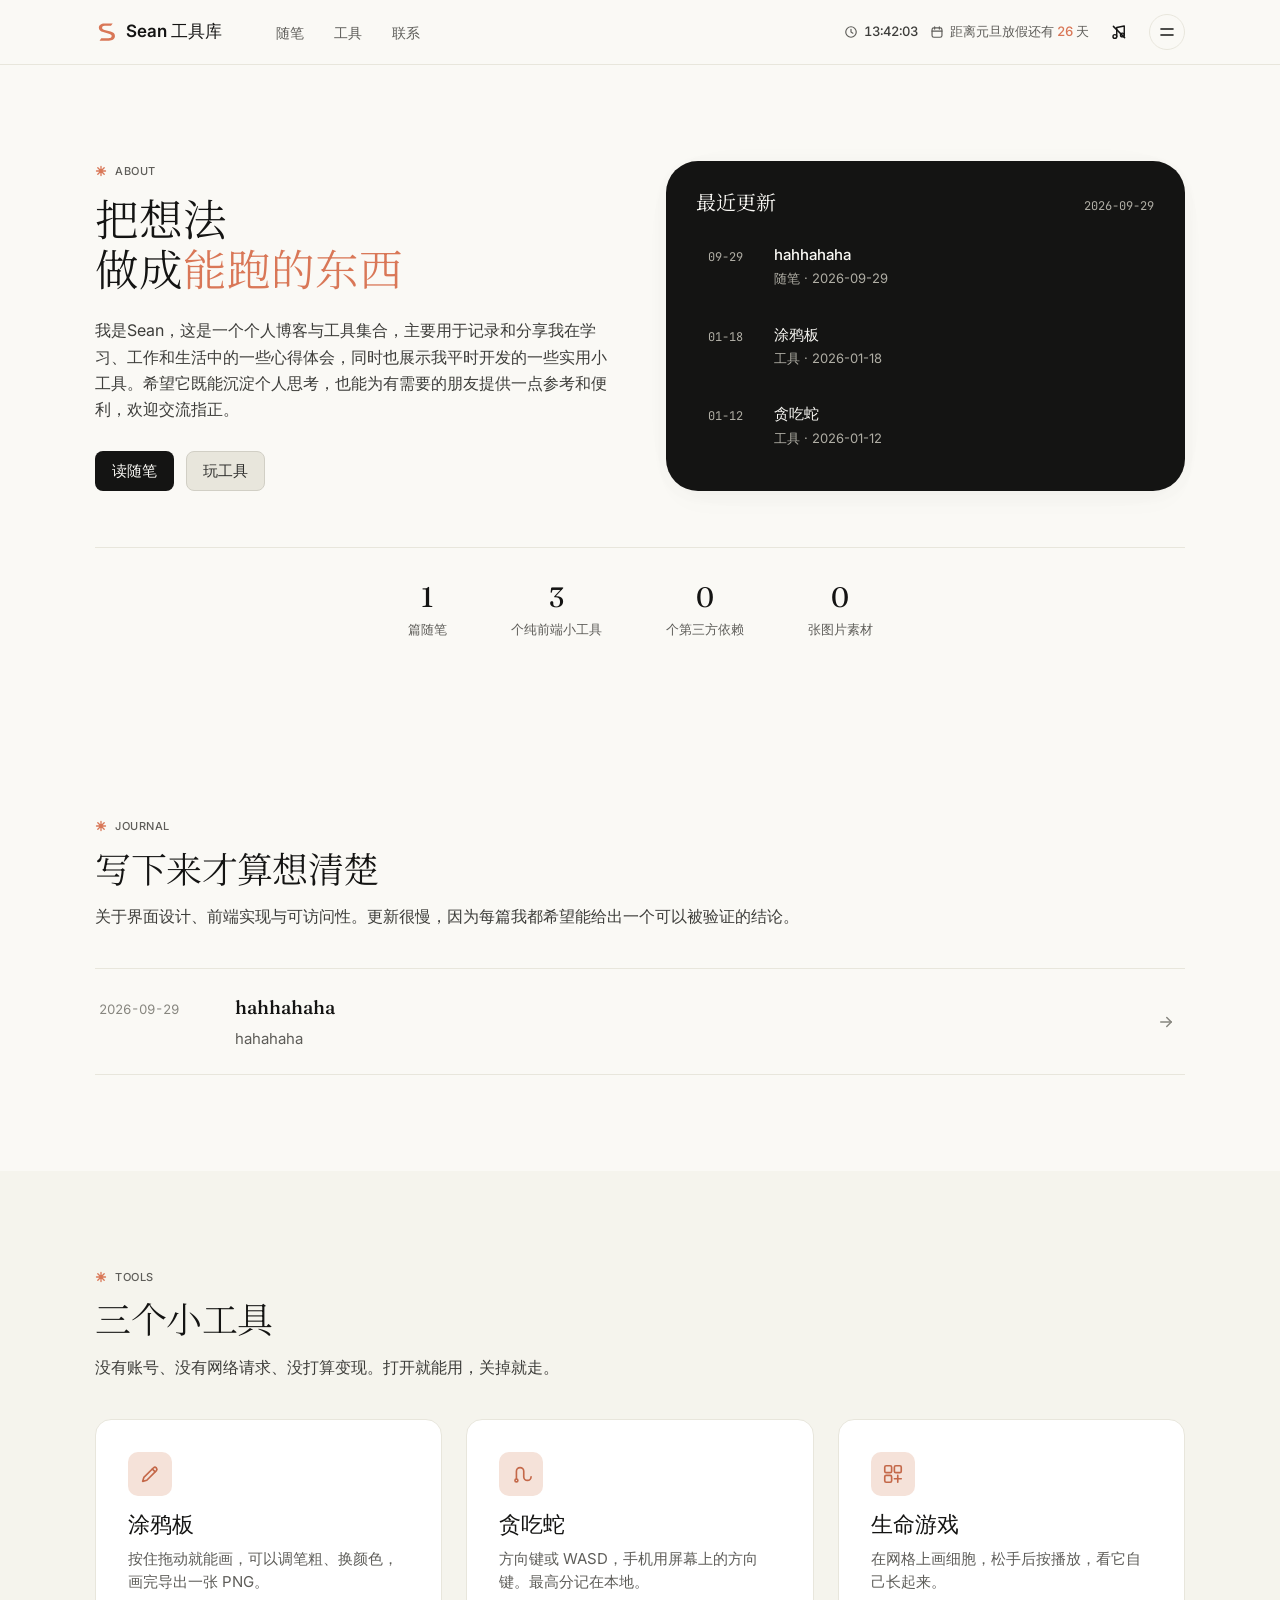
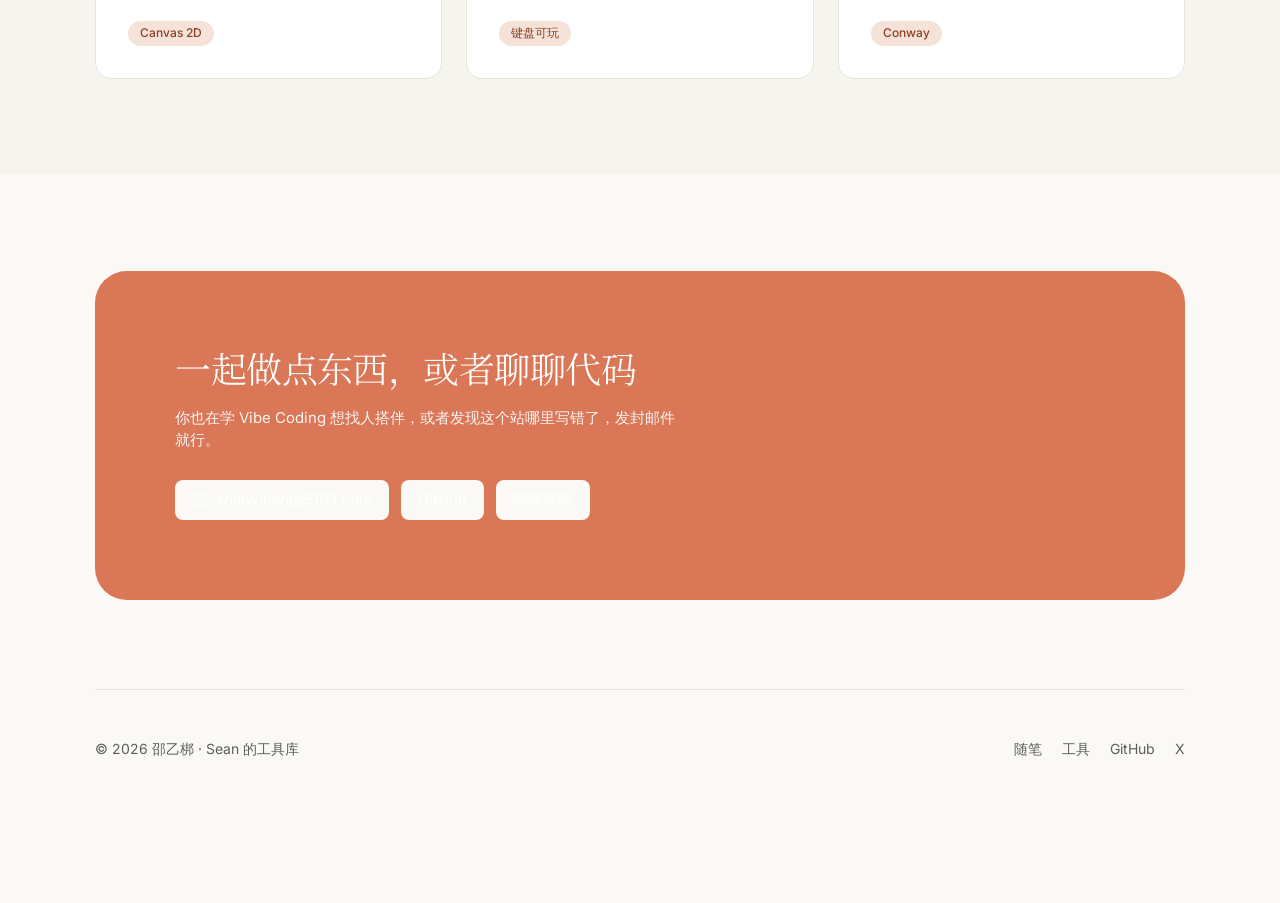
==== commit 7ca03dec: "perf: 字体自托管，全站零第三方请求 原来 5 个页面都外链 fonts.googleapis.com / fonts.gstatic.com。服务器放进 国内之后这两个域名基本拿不到，衬线标题会" ====
--- a/index.html
+++ b/index.html
@@ -7,9 +7,7 @@
 <meta name="description" content="邵乙梆（Sean），在郑州写代码的全栈开发者。零框架、零依赖、零构建的个人站：随笔、工具与作品。">
 <meta name="theme-color" content="#faf9f5">
 <link rel="icon" href="data:image/svg+xml,%3Csvg xmlns='http://www.w3.org/2000/svg' viewBox='0 0 32 32'%3E%3Crect width='32' height='32' rx='7' fill='%23faf9f5'/%3E%3Cg transform='matrix(0.046195,0,0,0.046195,-7.12,-9.26)'%3E%3Cpath fill='%23d97757' d='M 665 300 L 420 300 C 330 300 265 345 265 425 C 265 495 315 530 390 550 L 555 595 C 610 610 635 630 635 665 C 635 705 600 730 540 730 L 335 730 L 285 800 L 555 800 C 655 800 730 750 730 665 C 730 590 680 555 605 535 L 430 488 C 375 473 360 450 360 425 C 360 395 385 370 435 370 L 615 370 Z'/%3E%3C/g%3E%3C/svg%3E">
-<link rel="preconnect" href="https://fonts.googleapis.com">
-<link rel="preconnect" href="https://fonts.gstatic.com" crossorigin>
-<link href="https://fonts.googleapis.com/css2?family=Fraunces:ital,opsz,wght,SOFT,WONK@0,9..144,300..700,0..100,0..1;1,9..144,300..700,0..100,0..1&family=Inter:opsz,wght@14..32,100..900&family=JetBrains+Mono:wght@300..600&family=Noto+Serif+SC:wght@300..600&display=swap" rel="stylesheet">
+<link rel="stylesheet" href="assets/fonts/fonts.css">
 <link rel="stylesheet" href="assets/css/site.css">
 <script>
   (function () { document.documentElement.classList.add("js"); })();
--- a/assets/fonts/fonts.css
+++ b/assets/fonts/fonts.css
@@ -0,0 +1,990 @@
+/* 这个文件是 tools/fonts.mjs 生成的，不要手改。
+   改字体请改 tools/fonts.mjs 里的 FONTS_CSS_URL，然后重跑：
+
+     node tools/fonts.mjs
+
+   里面保留了 Google 原本的 unicode-range 分片，浏览器仍然只下载
+   页面上真正用到的那几片。 */
+/* vietnamese */
+@font-face {
+  font-family: 'Fraunces';
+  font-style: italic;
+  font-weight: 300 700;
+  font-display: swap;
+  src: url(./fraunces/4a4b991d.woff2) format('woff2');
+  unicode-range: U+0102-0103, U+0110-0111, U+0128-0129, U+0168-0169, U+01A0-01A1, U+01AF-01B0, U+0300-0301, U+0303-0304, U+0308-0309, U+0323, U+0329, U+1EA0-1EF9, U+20AB;
+}
+/* latin-ext */
+@font-face {
+  font-family: 'Fraunces';
+  font-style: italic;
+  font-weight: 300 700;
+  font-display: swap;
+  src: url(./fraunces/d1b3fd7a.woff2) format('woff2');
+  unicode-range: U+0100-02BA, U+02BD-02C5, U+02C7-02CC, U+02CE-02D7, U+02DD-02FF, U+0304, U+0308, U+0329, U+1D00-1DBF, U+1E00-1E9F, U+1EF2-1EFF, U+2020, U+20A0-20AB, U+20AD-20C0, U+2113, U+2C60-2C7F, U+A720-A7FF;
+}
+/* latin */
+@font-face {
+  font-family: 'Fraunces';
+  font-style: italic;
+  font-weight: 300 700;
+  font-display: swap;
+  src: url(./fraunces/8fb2c545.woff2) format('woff2');
+  unicode-range: U+0000-00FF, U+0131, U+0152-0153, U+02BB-02BC, U+02C6, U+02DA, U+02DC, U+0304, U+0308, U+0329, U+2000-206F, U+20AC, U+2122, U+2191, U+2193, U+2212, U+2215, U+FEFF, U+FFFD;
+}
+/* vietnamese */
+@font-face {
+  font-family: 'Fraunces';
+  font-style: normal;
+  font-weight: 300 700;
+  font-display: swap;
+  src: url(./fraunces/e83d3396.woff2) format('woff2');
+  unicode-range: U+0102-0103, U+0110-0111, U+0128-0129, U+0168-0169, U+01A0-01A1, U+01AF-01B0, U+0300-0301, U+0303-0304, U+0308-0309, U+0323, U+0329, U+1EA0-1EF9, U+20AB;
+}
+/* latin-ext */
+@font-face {
+  font-family: 'Fraunces';
+  font-style: normal;
+  font-weight: 300 700;
+  font-display: swap;
+  src: url(./fraunces/89349bb9.woff2) format('woff2');
+  unicode-range: U+0100-02BA, U+02BD-02C5, U+02C7-02CC, U+02CE-02D7, U+02DD-02FF, U+0304, U+0308, U+0329, U+1D00-1DBF, U+1E00-1E9F, U+1EF2-1EFF, U+2020, U+20A0-20AB, U+20AD-20C0, U+2113, U+2C60-2C7F, U+A720-A7FF;
+}
+/* latin */
+@font-face {
+  font-family: 'Fraunces';
+  font-style: normal;
+  font-weight: 300 700;
+  font-display: swap;
+  src: url(./fraunces/e75e106b.woff2) format('woff2');
+  unicode-range: U+0000-00FF, U+0131, U+0152-0153, U+02BB-02BC, U+02C6, U+02DA, U+02DC, U+0304, U+0308, U+0329, U+2000-206F, U+20AC, U+2122, U+2191, U+2193, U+2212, U+2215, U+FEFF, U+FFFD;
+}
+/* cyrillic-ext */
+@font-face {
+  font-family: 'Inter';
+  font-style: normal;
+  font-weight: 100 900;
+  font-display: swap;
+  src: url(./inter/0bd3aa02.woff2) format('woff2');
+  unicode-range: U+0460-052F, U+1C80-1C8A, U+20B4, U+2DE0-2DFF, U+A640-A69F, U+FE2E-FE2F;
+}
+/* cyrillic */
+@font-face {
+  font-family: 'Inter';
+  font-style: normal;
+  font-weight: 100 900;
+  font-display: swap;
+  src: url(./inter/663525cf.woff2) format('woff2');
+  unicode-range: U+0301, U+0400-045F, U+0490-0491, U+04B0-04B1, U+2116;
+}
+/* greek-ext */
+@font-face {
+  font-family: 'Inter';
+  font-style: normal;
+  font-weight: 100 900;
+  font-display: swap;
+  src: url(./inter/095d0f20.woff2) format('woff2');
+  unicode-range: U+1F00-1FFF;
+}
+/* greek */
+@font-face {
+  font-family: 'Inter';
+  font-style: normal;
+  font-weight: 100 900;
+  font-display: swap;
+  src: url(./inter/ae0e62f5.woff2) format('woff2');
+  unicode-range: U+0370-0377, U+037A-037F, U+0384-038A, U+038C, U+038E-03A1, U+03A3-03FF;
+}
+/* vietnamese */
+@font-face {
+  font-family: 'Inter';
+  font-style: normal;
+  font-weight: 100 900;
+  font-display: swap;
+  src: url(./inter/076c4ca3.woff2) format('woff2');
+  unicode-range: U+0102-0103, U+0110-0111, U+0128-0129, U+0168-0169, U+01A0-01A1, U+01AF-01B0, U+0300-0301, U+0303-0304, U+0308-0309, U+0323, U+0329, U+1EA0-1EF9, U+20AB;
+}
+/* latin-ext */
+@font-face {
+  font-family: 'Inter';
+  font-style: normal;
+  font-weight: 100 900;
+  font-display: swap;
+  src: url(./inter/b5a272c5.woff2) format('woff2');
+  unicode-range: U+0100-02BA, U+02BD-02C5, U+02C7-02CC, U+02CE-02D7, U+02DD-02FF, U+0304, U+0308, U+0329, U+1D00-1DBF, U+1E00-1E9F, U+1EF2-1EFF, U+2020, U+20A0-20AB, U+20AD-20C0, U+2113, U+2C60-2C7F, U+A720-A7FF;
+}
+/* latin */
+@font-face {
+  font-family: 'Inter';
+  font-style: normal;
+  font-weight: 100 900;
+  font-display: swap;
+  src: url(./inter/2870bcb8.woff2) format('woff2');
+  unicode-range: U+0000-00FF, U+0131, U+0152-0153, U+02BB-02BC, U+02C6, U+02DA, U+02DC, U+0304, U+0308, U+0329, U+2000-206F, U+20AC, U+2122, U+2191, U+2193, U+2212, U+2215, U+FEFF, U+FFFD;
+}
+/* cyrillic-ext */
+@font-face {
+  font-family: 'JetBrains Mono';
+  font-style: normal;
+  font-weight: 300 600;
+  font-display: swap;
+  src: url(./jetbrainsmono/2756c380.woff2) format('woff2');
+  unicode-range: U+0460-052F, U+1C80-1C8A, U+20B4, U+2DE0-2DFF, U+A640-A69F, U+FE2E-FE2F;
+}
+/* cyrillic */
+@font-face {
+  font-family: 'JetBrains Mono';
+  font-style: normal;
+  font-weight: 300 600;
+  font-display: swap;
+  src: url(./jetbrainsmono/5a20067e.woff2) format('woff2');
+  unicode-range: U+0301, U+0400-045F, U+0490-0491, U+04B0-04B1, U+2116;
+}
+/* greek */
+@font-face {
+  font-family: 'JetBrains Mono';
+  font-style: normal;
+  font-weight: 300 600;
+  font-display: swap;
+  src: url(./jetbrainsmono/0e7cfd0e.woff2) format('woff2');
+  unicode-range: U+0370-0377, U+037A-037F, U+0384-038A, U+038C, U+038E-03A1, U+03A3-03FF;
+}
+/* vietnamese */
+@font-face {
+  font-family: 'JetBrains Mono';
+  font-style: normal;
+  font-weight: 300 600;
+  font-display: swap;
+  src: url(./jetbrainsmono/fd17b433.woff2) format('woff2');
+  unicode-range: U+0102-0103, U+0110-0111, U+0128-0129, U+0168-0169, U+01A0-01A1, U+01AF-01B0, U+0300-0301, U+0303-0304, U+0308-0309, U+0323, U+0329, U+1EA0-1EF9, U+20AB;
+}
+/* latin-ext */
+@font-face {
+  font-family: 'JetBrains Mono';
+  font-style: normal;
+  font-weight: 300 600;
+  font-display: swap;
+  src: url(./jetbrainsmono/1cb17b5a.woff2) format('woff2');
+  unicode-range: U+0100-02BA, U+02BD-02C5, U+02C7-02CC, U+02CE-02D7, U+02DD-02FF, U+0304, U+0308, U+0329, U+1D00-1DBF, U+1E00-1E9F, U+1EF2-1EFF, U+2020, U+20A0-20AB, U+20AD-20C0, U+2113, U+2C60-2C7F, U+A720-A7FF;
+}
+/* latin */
+@font-face {
+  font-family: 'JetBrains Mono';
+  font-style: normal;
+  font-weight: 300 600;
+  font-display: swap;
+  src: url(./jetbrainsmono/e7277e71.woff2) format('woff2');
+  unicode-range: U+0000-00FF, U+0131, U+0152-0153, U+02BB-02BC, U+02C6, U+02DA, U+02DC, U+0304, U+0308, U+0329, U+2000-206F, U+20AC, U+2122, U+2191, U+2193, U+2212, U+2215, U+FEFF, U+FFFD;
+}
+@font-face {
+  font-family: 'Noto Serif SC';
+  font-style: normal;
+  font-weight: 300 600;
+  font-display: swap;
+  src: url(./notoserifsc/0a73ab63.woff2) format('woff2');
+  unicode-range: U+1f1e9-1f1f5, U+1f1f7-1f1ff, U+1f21a, U+1f232, U+1f234-1f237, U+1f250-1f251, U+1f300, U+1f302-1f308, U+1f30a-1f311, U+1f315, U+1f319-1f320, U+1f324, U+1f327, U+1f32a, U+1f32c-1f32d, U+1f330-1f357, U+1f359-1f37e;
+}
+@font-face {
+  font-family: 'Noto Serif SC';
+  font-style: normal;
+  font-weight: 300 600;
+  font-display: swap;
+  src: url(./notoserifsc/4ccf37a1.woff2) format('woff2');
+  unicode-range: U+fee3, U+fef3, U+ff03-ff04, U+ff07, U+ff0a, U+ff17-ff19, U+ff1c-ff1d, U+ff20-ff3a, U+ff3c, U+ff3e-ff5b, U+ff5d, U+ff61-ff65, U+ff67-ff6a, U+ff6c, U+ff6f-ff78, U+ff7a-ff7d, U+ff80-ff84, U+ff86, U+ff89-ff8e, U+ff92, U+ff97-ff9b, U+ff9d-ff9f, U+ffe0-ffe4, U+ffe6, U+ffe9, U+ffeb, U+ffed, U+fffc, U+1f004, U+1f170-1f171, U+1f192-1f195, U+1f198-1f19a, U+1f1e6-1f1e8;
+}
+@font-face {
+  font-family: 'Noto Serif SC';
+  font-style: normal;
+  font-weight: 300 600;
+  font-display: swap;
+  src: url(./notoserifsc/e27f82e7.woff2) format('woff2');
+  unicode-range: U+f0a7, U+f0b2, U+f0b7, U+f0c9, U+f0d8, U+f0da, U+f0dc-f0dd, U+f0e0, U+f0e6, U+f0eb, U+f0fc, U+f101, U+f104-f105, U+f107, U+f10b, U+f11b, U+f14b, U+f18a, U+f193, U+f1d6-f1d7, U+f244, U+f27a, U+f296, U+f2ae, U+f471, U+f4b3, U+f610-f611, U+f880-f881, U+f8ec, U+f8f5, U+f8ff, U+f901, U+f90a, U+f92c-f92d, U+f934, U+f937, U+f941, U+f965, U+f967, U+f969, U+f96b, U+f96f, U+f974, U+f978-f979, U+f97e, U+f981, U+f98a, U+f98e, U+f997, U+f99c, U+f9b2, U+f9b5, U+f9ba, U+f9be, U+f9ca, U+f9d0-f9d1, U+f9dd, U+f9e0-f9e1, U+f9e4, U+f9f7, U+fa00-fa01, U+fa08, U+fa0a, U+fa11, U+fb01-fb02, U+fdfc, U+fe0e, U+fe30-fe31, U+fe33-fe44, U+fe49-fe52, U+fe54-fe57, U+fe59-fe66, U+fe68-fe6b, U+fe8e, U+fe92-fe93, U+feae, U+feb8, U+fecb-fecc, U+fee0;
+}
+@font-face {
+  font-family: 'Noto Serif SC';
+  font-style: normal;
+  font-weight: 300 600;
+  font-display: swap;
+  src: url(./notoserifsc/91327a8d.woff2) format('woff2');
+  unicode-range: U+9f83, U+9f85-9f8d, U+9f90-9f91, U+9f94-9f96, U+9f98, U+9f9b-9f9c, U+9f9e, U+9fa0, U+9fa2, U+9ff0-9fff, U+a001, U+a007, U+a025, U+a046-a047, U+a057, U+a072, U+a078-a079, U+a083, U+a085, U+a100, U+a118, U+a132, U+a134, U+a1f4, U+a242, U+a4a6, U+a4aa, U+a4b0-a4b1, U+a4b3, U+a9c1-a9c2, U+ac00-ac01, U+ac04, U+ac08, U+ac10-ac11, U+ac13-ac16, U+ac19, U+ac1c-ac1d, U+ac24, U+ac70-ac71, U+ac74, U+ac77-ac78, U+ac80-ac81, U+ac83, U+ac8c, U+ac90, U+ac9f-aca0, U+aca8-aca9, U+acac, U+acb0, U+acbd, U+acc1, U+acc4, U+ace0-ace1, U+ace4, U+ace8, U+acf3, U+acf5, U+acfc-acfd, U+ad00, U+ad0c, U+ad11, U+ad1c, U+ad34, U+ad50, U+ad64, U+ad6c, U+ad70, U+ad74, U+ad7f, U+ad81, U+ad8c, U+adc0, U+adc8, U+addc, U+ade0, U+adf8-adf9, U+adfc, U+ae00, U+ae08-ae09, U+ae0b, U+ae30, U+ae34, U+ae38, U+ae40, U+ae4a, U+ae4c, U+ae54, U+ae68, U+aebc, U+aed8, U+af2c-af2d;
+}
+@font-face {
+  font-family: 'Noto Serif SC';
+  font-style: normal;
+  font-weight: 300 600;
+  font-display: swap;
+  src: url(./notoserifsc/7546033c.woff2) format('woff2');
+  unicode-range: U+9e30-9e33, U+9e35-9e3b, U+9e3e, U+9e40-9e44, U+9e46-9e4e, U+9e51, U+9e53, U+9e55-9e58, U+9e5a-9e5c, U+9e5e-9e63, U+9e66-9e6e, U+9e71, U+9e73, U+9e75, U+9e78-9e79, U+9e7c-9e7e, U+9e82, U+9e86-9e88, U+9e8b-9e8c, U+9e90-9e91, U+9e93, U+9e95, U+9e97, U+9e9d, U+9ea4-9ea5, U+9ea9-9eaa, U+9eb4-9eb5, U+9eb8-9eba, U+9ebc-9ebf, U+9ec3, U+9ec9, U+9ecd, U+9ed0, U+9ed2-9ed3, U+9ed5-9ed6, U+9ed9, U+9edc-9edd, U+9edf-9ee0, U+9ee2, U+9ee5, U+9ee7-9eea, U+9eef, U+9ef1, U+9ef3-9ef4, U+9ef6, U+9ef9, U+9efb-9efc, U+9efe, U+9f0b, U+9f0d, U+9f10, U+9f14, U+9f17, U+9f19, U+9f22, U+9f29, U+9f2c, U+9f2f, U+9f31, U+9f37, U+9f39, U+9f3d-9f3e, U+9f41, U+9f4a-9f4b, U+9f51-9f52, U+9f61-9f63, U+9f66-9f67, U+9f80-9f81;
+}
+@font-face {
+  font-family: 'Noto Serif SC';
+  font-style: normal;
+  font-weight: 300 600;
+  font-display: swap;
+  src: url(./notoserifsc/6021710e.woff2) format('woff2');
+  unicode-range: U+9c82-9c83, U+9c85-9c8c, U+9c8e-9c92, U+9c94-9c9b, U+9c9e-9ca3, U+9ca5-9ca7, U+9ca9, U+9cab, U+9cad-9cae, U+9cb1-9cb7, U+9cb9-9cbd, U+9cbf-9cc0, U+9cc3, U+9cc5-9cc7, U+9cc9-9cd1, U+9cd3-9cda, U+9cdc-9cdd, U+9cdf, U+9ce1-9ce3, U+9ce5, U+9ce9, U+9cee-9cef, U+9cf3-9cf4, U+9cf6, U+9cfc-9cfd, U+9d02, U+9d08-9d09, U+9d12, U+9d1b, U+9d1e, U+9d26, U+9d28, U+9d37, U+9d3b, U+9d3f, U+9d51, U+9d59, U+9d5c-9d5d, U+9d5f-9d61, U+9d6c, U+9d70, U+9d72, U+9d7a, U+9d7e, U+9d84, U+9d89, U+9d8f, U+9d92, U+9daf, U+9db4, U+9db8, U+9dbc, U+9dc4, U+9dc7, U+9dc9, U+9dd7, U+9ddf, U+9df2, U+9df9-9dfa, U+9e0a, U+9e11, U+9e1a, U+9e1e, U+9e20, U+9e22, U+9e28-9e2c, U+9e2e-9e2f;
+}
+@font-face {
+  font-family: 'Noto Serif SC';
+  font-style: normal;
+  font-weight: 300 600;
+  font-display: swap;
+  src: url(./notoserifsc/58b519f6.woff2) format('woff2');
+  unicode-range: U+9a80, U+9a83, U+9a85, U+9a88-9a8a, U+9a8d-9a8e, U+9a90, U+9a92-9a93, U+9a95-9a96, U+9a98-9a99, U+9a9b-9aa2, U+9aa5, U+9aa7, U+9aaf-9ab1, U+9ab5-9ab6, U+9ab9-9aba, U+9ac0-9ac4, U+9ac8, U+9acb-9acc, U+9ace-9acf, U+9ad1-9ad2, U+9ad9, U+9adf, U+9ae1, U+9ae3, U+9aea-9aeb, U+9aed-9aef, U+9af4, U+9af9, U+9afb, U+9b03-9b04, U+9b06, U+9b08, U+9b0d, U+9b0f-9b10, U+9b13, U+9b18, U+9b1a, U+9b1f, U+9b22-9b23, U+9b25, U+9b27-9b28, U+9b2a, U+9b2f, U+9b31-9b32, U+9b3b, U+9b43, U+9b46-9b49, U+9b4d-9b4e, U+9b51, U+9b56, U+9b58, U+9b5a, U+9b5c, U+9b5f, U+9b61-9b62, U+9b6f, U+9b77, U+9b80, U+9b88, U+9b8b, U+9b8e, U+9b91, U+9b9f-9ba0, U+9ba8, U+9baa-9bab, U+9bad-9bae, U+9bb0-9bb1, U+9bb8, U+9bc9-9bca, U+9bd3, U+9bd6, U+9bdb, U+9be8, U+9bf0-9bf1, U+9c02, U+9c10, U+9c15, U+9c24, U+9c2d, U+9c32, U+9c39, U+9c3b, U+9c40, U+9c47-9c49, U+9c53, U+9c57, U+9c64, U+9c72, U+9c77-9c78, U+9c7b, U+9c7f-9c80;
+}
+@font-face {
+  font-family: 'Noto Serif SC';
+  font-style: normal;
+  font-weight: 300 600;
+  font-display: swap;
+  src: url(./notoserifsc/427edf6a.woff2) format('woff2');
+  unicode-range: U+98dd, U+98e1-98e2, U+98e7-98ea, U+98ec, U+98ee-98ef, U+98f2, U+98f4, U+98fc-98fe, U+9903, U+9905, U+9908, U+990a, U+990c-990d, U+9913-9914, U+9918, U+991a-991b, U+991e, U+9921, U+9928, U+992c, U+992e, U+9935, U+9938-9939, U+993d-993e, U+9945, U+994b-994c, U+9951-9952, U+9954-9955, U+9957, U+995e, U+9963, U+9966-9969, U+996b-996c, U+996f, U+9974-9975, U+9977-9979, U+997d-997e, U+9980-9981, U+9983-9984, U+9987, U+998a-998b, U+998d-9991, U+9993-9995, U+9997-9998, U+99a5, U+99ab, U+99ad-99ae, U+99b1, U+99b3-99b4, U+99bc, U+99bf, U+99c1, U+99c3-99c6, U+99cc, U+99d0, U+99d2, U+99d5, U+99db, U+99dd, U+99e1, U+99ed, U+99f1, U+99ff, U+9a01, U+9a03-9a04, U+9a0e-9a0f, U+9a11-9a13, U+9a19, U+9a1b, U+9a28, U+9a2b, U+9a30, U+9a32, U+9a37, U+9a40, U+9a45, U+9a4a, U+9a4d-9a4e, U+9a52, U+9a55, U+9a57, U+9a5a-9a5b, U+9a5f, U+9a62, U+9a65, U+9a69, U+9a6b, U+9a6e, U+9a75, U+9a77-9a7a, U+9a7d;
+}
+@font-face {
+  font-family: 'Noto Serif SC';
+  font-style: normal;
+  font-weight: 300 600;
+  font-display: swap;
+  src: url(./notoserifsc/6c8438bd.woff2) format('woff2');
+  unicode-range: U+975b-975c, U+9763, U+9765-9766, U+976c-976d, U+9773, U+9776, U+977a, U+977c, U+9784-9785, U+978e-978f, U+9791-9792, U+9794-9795, U+9798, U+979a, U+979e, U+97a3, U+97a5-97a6, U+97a8, U+97ab-97ac, U+97ae-97af, U+97b2, U+97b4, U+97c6, U+97cb-97cc, U+97d3, U+97d8, U+97dc, U+97e1, U+97ea-97eb, U+97ee, U+97fb, U+97fe-97ff, U+9801-9803, U+9805-9806, U+9808, U+980c, U+9810-9814, U+9817-9818, U+981e, U+9820-9821, U+9824, U+9828, U+982b-982d, U+9830, U+9834, U+9838-9839, U+983c, U+9846, U+984d-984f, U+9851-9852, U+9854-9855, U+9857-9858, U+985a-985b, U+9862-9863, U+9865, U+9867, U+986b, U+986f-9871, U+9877-9878, U+987c, U+9880, U+9883, U+9885, U+9889, U+988b-988f, U+9893-9895, U+9899-989b, U+989e-989f, U+98a1-98a2, U+98a5-98a7, U+98a9, U+98af, U+98b1, U+98b6, U+98ba, U+98be, U+98c3-98c4, U+98c6-98c8, U+98cf-98d6, U+98da-98db;
+}
+@font-face {
+  font-family: 'Noto Serif SC';
+  font-style: normal;
+  font-weight: 300 600;
+  font-display: swap;
+  src: url(./notoserifsc/4b6fde50.woff2) format('woff2');
+  unicode-range: U+95c4-95ca, U+95cc-95cd, U+95d4-95d6, U+95d8, U+95e1-95e2, U+95e9, U+95f0-95f1, U+95f3, U+95f6, U+95fc, U+95fe-95ff, U+9602-9604, U+9606-960d, U+960f, U+9611-9613, U+9615-9617, U+9619-961b, U+961d, U+9621, U+9628, U+962f, U+963c-963e, U+9641-9642, U+9649, U+9654, U+965b-965f, U+9661, U+9663, U+9665, U+9667-9668, U+966c, U+9670, U+9672-9674, U+9678, U+967a, U+967d, U+9682, U+9685, U+9688, U+968a, U+968d-968e, U+9695, U+9697-9698, U+969e, U+96a0, U+96a3-96a4, U+96a8, U+96aa, U+96b0-96b1, U+96b3-96b4, U+96b7-96b9, U+96bb-96bd, U+96c9, U+96cb, U+96ce, U+96d1-96d2, U+96d6, U+96d9, U+96db-96dc, U+96de, U+96e0, U+96e3, U+96e9, U+96eb, U+96f0-96f2, U+96f9, U+96ff, U+9701-9702, U+9705, U+9708, U+970a, U+970e-970f, U+9711, U+9719, U+9727, U+972a, U+972d, U+9730, U+973d, U+9742, U+9744, U+9748-9749, U+9750-9751, U+975a;
+}
+@font-face {
+  font-family: 'Noto Serif SC';
+  font-style: normal;
+  font-weight: 300 600;
+  font-display: swap;
+  src: url(./notoserifsc/9b8910f7.woff2) format('woff2');
+  unicode-range: U+94f5, U+94f7, U+94f9, U+94fb-94fd, U+94ff, U+9503-9504, U+9506-9507, U+9509-950a, U+950d-950f, U+9511-9518, U+951a-9520, U+9522, U+9528-952d, U+9530-953a, U+953c-953f, U+9543-9546, U+9548-9550, U+9552-9555, U+9557-955b, U+955d-9568, U+956a-956d, U+9570-9574, U+9583, U+9586, U+9589, U+958e-958f, U+9591-9592, U+9594, U+9598-9599, U+959e-95a0, U+95a2-95a6, U+95a8-95b2, U+95b4, U+95b8-95c3;
+}
+@font-face {
+  font-family: 'Noto Serif SC';
+  font-style: normal;
+  font-weight: 300 600;
+  font-display: swap;
+  src: url(./notoserifsc/b8b23e0e.woff2) format('woff2');
+  unicode-range: U+941c-942b, U+942d-942e, U+9432-9433, U+9435, U+9438, U+943a, U+943e, U+9444, U+944a, U+9451-9452, U+945a, U+9462-9463, U+9465, U+9470-9487, U+948a-9492, U+9494-9498, U+949a, U+949c-949d, U+94a1, U+94a3-94a4, U+94a8, U+94aa-94ad, U+94af, U+94b2, U+94b4-94ba, U+94bc-94c0, U+94c4, U+94c6-94db, U+94de-94ec, U+94ee-94f1, U+94f3;
+}
+@font-face {
+  font-family: 'Noto Serif SC';
+  font-style: normal;
+  font-weight: 300 600;
+  font-display: swap;
+  src: url(./notoserifsc/54873e11.woff2) format('woff2');
+  unicode-range: U+92ec-92ed, U+92f0, U+92f3, U+92f8, U+92fc, U+9304, U+9306, U+9310, U+9312, U+9315, U+9318, U+931a, U+931e, U+9320-9322, U+9324, U+9326-9329, U+932b-932c, U+932f, U+9331-9332, U+9335-9336, U+933e, U+9340-9341, U+934a-9360, U+9362-9363, U+9365-936b, U+936e, U+9375, U+937e, U+9382, U+938a, U+938c, U+938f, U+9393-9394, U+9396-9397, U+939a, U+93a2, U+93a7, U+93ac-93cd, U+93d0-93d1, U+93d6-93d8, U+93de-93df, U+93e1-93e2, U+93e4, U+93f8, U+93fb, U+93fd, U+940e-941a;
+}
+@font-face {
+  font-family: 'Noto Serif SC';
+  font-style: normal;
+  font-weight: 300 600;
+  font-display: swap;
+  src: url(./notoserifsc/e35456d6.woff2) format('woff2');
+  unicode-range: U+9163-9164, U+9169, U+9170, U+9172, U+9174, U+9179-917a, U+917d-917e, U+9182-9183, U+9185, U+918c-918d, U+9190-9191, U+919a, U+919c, U+91a1-91a4, U+91a8, U+91aa-91af, U+91b4-91b5, U+91b8, U+91ba, U+91be, U+91c0-91c1, U+91c6, U+91c8, U+91cb, U+91d0, U+91d2, U+91d7-91d8, U+91dd, U+91e3, U+91e6-91e7, U+91ed, U+91f0, U+91f5, U+91f9, U+9200, U+9205, U+9207-920a, U+920d-920e, U+9210, U+9214-9215, U+921c, U+921e, U+9221, U+9223-9227, U+9229-922a, U+922d, U+9234-9235, U+9237, U+9239-923a, U+923c-9240, U+9244-9246, U+9249, U+924e-924f, U+9251, U+9253, U+9257, U+925b, U+925e, U+9262, U+9264-9266, U+9268, U+926c, U+926f, U+9271, U+927b, U+927e, U+9280, U+9283, U+9285-928a, U+928e, U+9291, U+9293, U+9296, U+9298, U+929c-929d, U+92a8, U+92ab-92ae, U+92b3, U+92b6-92b7, U+92b9, U+92c1, U+92c5-92c6, U+92c8, U+92cc, U+92d0, U+92d2, U+92e4, U+92ea;
+}
+@font-face {
+  font-family: 'Noto Serif SC';
+  font-style: normal;
+  font-weight: 300 600;
+  font-display: swap;
+  src: url(./notoserifsc/572e1344.woff2) format('woff2');
+  unicode-range: U+9004, U+900b, U+9011, U+9015-9016, U+901e, U+9021, U+9026, U+902d, U+902f, U+9031, U+9035-9036, U+9039-903a, U+9041, U+9044-9046, U+904a, U+904f-9052, U+9054-9055, U+9058-9059, U+905b-905e, U+9060-9062, U+9068-9069, U+906f, U+9072, U+9074, U+9076-907a, U+907c-907d, U+9081, U+9083, U+9085, U+9087-908b, U+908f, U+9095, U+9097, U+9099-909b, U+909d, U+90a0-90a1, U+90a8-90a9, U+90ac, U+90b0, U+90b2-90b4, U+90b6, U+90b8, U+90ba, U+90bd-90be, U+90c3-90c5, U+90c7-90c8, U+90cf-90d0, U+90d3, U+90d5, U+90d7, U+90da-90dc, U+90de, U+90e2, U+90e4, U+90e6-90e7, U+90ea-90eb, U+90ef, U+90f4-90f5, U+90f7, U+90fe-9100, U+9104, U+9109, U+910c, U+9112, U+9114-9115, U+9118, U+911c, U+911e, U+9120, U+9122-9123, U+9127, U+912d, U+912f-9132, U+9139-913a, U+9143, U+9146, U+9149-914a, U+914c, U+914e-9150, U+9154, U+9157, U+915a, U+915d-915e, U+9161-9162;
+}
+@font-face {
+  font-family: 'Noto Serif SC';
+  font-style: normal;
+  font-weight: 300 600;
+  font-display: swap;
+  src: url(./notoserifsc/df1bd445.woff2) format('woff2');
+  unicode-range: U+8e41-8e42, U+8e47, U+8e49-8e4b, U+8e50-8e53, U+8e59-8e5a, U+8e5f-8e60, U+8e64, U+8e69, U+8e6c, U+8e70, U+8e74, U+8e76, U+8e7a-8e7c, U+8e7f, U+8e84-8e85, U+8e87, U+8e89, U+8e8b, U+8e8d, U+8e8f-8e90, U+8e94, U+8e99, U+8e9c, U+8e9e, U+8eaa, U+8eac, U+8eb0, U+8eb6, U+8ec0, U+8ec6, U+8eca-8ece, U+8ed2, U+8eda, U+8edf, U+8ee2, U+8eeb, U+8ef8, U+8efb-8efe, U+8f03, U+8f09, U+8f0b, U+8f12-8f15, U+8f1b, U+8f1d, U+8f1f, U+8f29-8f2a, U+8f2f, U+8f36, U+8f38, U+8f3b, U+8f3e-8f3f, U+8f44-8f45, U+8f49, U+8f4d-8f4e, U+8f5f, U+8f6b, U+8f6d, U+8f71-8f73, U+8f75-8f76, U+8f78-8f7a, U+8f7c, U+8f7e, U+8f81-8f82, U+8f84, U+8f87, U+8f8a-8f8b, U+8f8d-8f8f, U+8f94-8f95, U+8f97-8f9a, U+8fa6, U+8fad-8faf, U+8fb2, U+8fb5-8fb7, U+8fba-8fbc, U+8fbf, U+8fc2, U+8fcb, U+8fcd, U+8fd3, U+8fd5, U+8fd7, U+8fda, U+8fe2-8fe5, U+8fe8-8fe9, U+8fee, U+8ff3-8ff4, U+8ff8, U+8ffa;
+}
+@font-face {
+  font-family: 'Noto Serif SC';
+  font-style: normal;
+  font-weight: 300 600;
+  font-display: swap;
+  src: url(./notoserifsc/c32b80f9.woff2) format('woff2');
+  unicode-range: U+8cbd, U+8cbf-8cc4, U+8cc7-8cc8, U+8cca, U+8ccd, U+8cd1, U+8cd3, U+8cdb-8cdc, U+8cde, U+8ce0, U+8ce2-8ce4, U+8ce6-8ce8, U+8cea, U+8ced, U+8cf4, U+8cf8, U+8cfa, U+8cfc-8cfd, U+8d04-8d05, U+8d07-8d08, U+8d0a, U+8d0d, U+8d0f, U+8d13-8d14, U+8d16, U+8d1b, U+8d20, U+8d30, U+8d32-8d33, U+8d36, U+8d3b, U+8d3d, U+8d40, U+8d42-8d43, U+8d45-8d46, U+8d48-8d4a, U+8d4d, U+8d51, U+8d53, U+8d55, U+8d59, U+8d5c-8d5d, U+8d5f, U+8d61, U+8d66-8d67, U+8d6a, U+8d6d, U+8d71, U+8d73, U+8d84, U+8d90-8d91, U+8d94-8d95, U+8d99, U+8da8, U+8daf, U+8db1, U+8db5, U+8db8, U+8dba, U+8dbc, U+8dbf, U+8dc2, U+8dc4, U+8dc6, U+8dcb, U+8dce-8dcf, U+8dd6-8dd7, U+8dda-8ddb, U+8dde, U+8de1, U+8de3-8de4, U+8de9, U+8deb-8dec, U+8df0-8df1, U+8df6-8dfd, U+8e05, U+8e07, U+8e09-8e0a, U+8e0c, U+8e0e, U+8e10, U+8e14, U+8e1d-8e1f, U+8e23, U+8e26, U+8e2b-8e31, U+8e34-8e35, U+8e39-8e3a, U+8e3d, U+8e40;
+}
+@font-face {
+  font-family: 'Noto Serif SC';
+  font-style: normal;
+  font-weight: 300 600;
+  font-display: swap;
+  src: url(./notoserifsc/54fbd776.woff2) format('woff2');
+  unicode-range: U+8b80, U+8b83, U+8b8a, U+8b8c, U+8b90, U+8b93, U+8b99-8b9a, U+8ba0, U+8ba3, U+8ba5-8ba7, U+8baa-8bac, U+8bb4-8bb5, U+8bb7, U+8bb9, U+8bc2-8bc3, U+8bc5, U+8bcb-8bcc, U+8bce-8bd0, U+8bd2-8bd4, U+8bd6, U+8bd8-8bd9, U+8bdc, U+8bdf, U+8be3-8be4, U+8be7-8be9, U+8beb-8bec, U+8bee, U+8bf0, U+8bf2-8bf3, U+8bf6, U+8bf9, U+8bfc-8bfd, U+8bff-8c00, U+8c02, U+8c04, U+8c06-8c07, U+8c0c, U+8c0f, U+8c11-8c12, U+8c14-8c1b, U+8c1d-8c21, U+8c24-8c25, U+8c27, U+8c2a-8c2c, U+8c2e-8c30, U+8c32-8c36, U+8c3f, U+8c47-8c4c, U+8c4e-8c50, U+8c54-8c56, U+8c62, U+8c68, U+8c6c, U+8c73, U+8c78, U+8c7a, U+8c82, U+8c85, U+8c89-8c8a, U+8c8d-8c8e, U+8c90, U+8c93-8c94, U+8c98, U+8c9d-8c9e, U+8ca0-8ca2, U+8ca7-8cac, U+8caf-8cb0, U+8cb3-8cb4, U+8cb6-8cb9, U+8cbb-8cbc;
+}
+@font-face {
+  font-family: 'Noto Serif SC';
+  font-style: normal;
+  font-weight: 300 600;
+  font-display: swap;
+  src: url(./notoserifsc/a1dddd45.woff2) format('woff2');
+  unicode-range: U+8a15-8a18, U+8a1a-8a1b, U+8a1d, U+8a1f, U+8a22-8a23, U+8a25, U+8a2b, U+8a2d, U+8a31, U+8a33-8a34, U+8a36-8a38, U+8a3a, U+8a3c, U+8a3e, U+8a40-8a41, U+8a46, U+8a48, U+8a50, U+8a52, U+8a54-8a55, U+8a58, U+8a5b, U+8a5d-8a63, U+8a66, U+8a69-8a6b, U+8a6d-8a6e, U+8a70, U+8a72-8a73, U+8a7a, U+8a85, U+8a87, U+8a8a, U+8a8c-8a8d, U+8a90-8a92, U+8a95, U+8a98, U+8aa0-8aa1, U+8aa3-8aa6, U+8aa8-8aa9, U+8aac-8aae, U+8ab0, U+8ab2, U+8ab8-8ab9, U+8abc, U+8abe-8abf, U+8ac7, U+8acf, U+8ad2, U+8ad6-8ad7, U+8adb-8adc, U+8adf, U+8ae1, U+8ae6-8ae8, U+8aeb, U+8aed-8aee, U+8af1, U+8af3-8af4, U+8af7-8af8, U+8afa, U+8afe, U+8b00-8b02, U+8b07, U+8b0a, U+8b0c, U+8b0e, U+8b10, U+8b17, U+8b19, U+8b1b, U+8b1d, U+8b20-8b21, U+8b26, U+8b28, U+8b2c, U+8b33, U+8b39, U+8b3e-8b3f, U+8b41, U+8b45, U+8b49, U+8b4c, U+8b4f, U+8b57-8b58, U+8b5a, U+8b5c, U+8b5e, U+8b60, U+8b6c, U+8b6f-8b70, U+8b72, U+8b74, U+8b77, U+8b7d;
+}
+@font-face {
+  font-family: 'Noto Serif SC';
+  font-style: normal;
+  font-weight: 300 600;
+  font-display: swap;
+  src: url(./notoserifsc/a7001a31.woff2) format('woff2');
+  unicode-range: U+8882, U+8884-8886, U+8888, U+888f, U+8892-8893, U+889b, U+88a2, U+88a4, U+88a6, U+88a8, U+88aa, U+88ae, U+88b1, U+88b4, U+88b7, U+88bc, U+88c0, U+88c6-88c9, U+88ce-88cf, U+88d1-88d3, U+88d8, U+88db-88dd, U+88df, U+88e1-88e3, U+88e5, U+88e8, U+88ec, U+88f0-88f1, U+88f3-88f4, U+88fc-88fe, U+8900, U+8902, U+8906-8907, U+8909-890c, U+8912-8915, U+8918-891b, U+8921, U+8925, U+892b, U+8930, U+8932, U+8934, U+8936, U+893b, U+893d, U+8941, U+894c, U+8955-8956, U+8959, U+895c, U+895e-8960, U+8966, U+896a, U+896c, U+896f-8970, U+8972, U+897b, U+897e, U+8980, U+8983, U+8985, U+8987-8988, U+898c, U+898f, U+8993, U+8997, U+899a, U+89a1, U+89a7, U+89a9-89aa, U+89b2-89b3, U+89b7, U+89c0, U+89c7, U+89ca-89cc, U+89ce-89d1, U+89d6, U+89da, U+89dc, U+89de, U+89e5, U+89e7, U+89eb, U+89ef, U+89f1, U+89f3-89f4, U+89f8, U+89ff, U+8a01-8a03, U+8a07-8a0a, U+8a0e-8a0f, U+8a13;
+}
+@font-face {
+  font-family: 'Noto Serif SC';
+  font-style: normal;
+  font-weight: 300 600;
+  font-display: swap;
+  src: url(./notoserifsc/d4859fe0.woff2) format('woff2');
+  unicode-range: U+86f4, U+86f8-86f9, U+86fb, U+86fe, U+8703, U+8706-870a, U+870d, U+8711-8713, U+871a, U+871e, U+8722-8723, U+8725, U+8729, U+872e, U+8731, U+8734, U+8737, U+873a-873b, U+873e-8740, U+8742, U+8747-8748, U+8753, U+8755, U+8757-8758, U+875d, U+875f, U+8762-8766, U+8768, U+876e, U+8770, U+8772, U+8775, U+8778, U+877b-877e, U+8782, U+8785, U+8788, U+878b, U+8793, U+8797, U+879a, U+879e-87a0, U+87a2-87a3, U+87a8, U+87ab-87ad, U+87af, U+87b3, U+87b5, U+87bd, U+87c0, U+87c4, U+87c6, U+87ca-87cb, U+87d1-87d2, U+87db-87dc, U+87de, U+87e0, U+87e5, U+87ea, U+87ec, U+87ee, U+87f2-87f3, U+87fb, U+87fd-87fe, U+8802-8803, U+8805, U+880a-880b, U+880d, U+8813-8816, U+8819, U+881b, U+881f, U+8821, U+8823, U+8831-8832, U+8835-8836, U+8839, U+883b-883c, U+8844, U+8846, U+884a, U+884e, U+8852-8853, U+8855, U+8859, U+885b, U+885d-885e, U+8862, U+8864, U+8869-886a, U+886e-886f, U+8872, U+8879, U+887d-887f;
+}
+@font-face {
+  font-family: 'Noto Serif SC';
+  font-style: normal;
+  font-weight: 300 600;
+  font-display: swap;
+  src: url(./notoserifsc/1cd78fb4.woff2) format('woff2');
+  unicode-range: U+8548, U+854e, U+8553, U+8556-8557, U+8559, U+855e, U+8561, U+8564-8565, U+8568-856a, U+856d, U+856f-8570, U+8572, U+8576, U+8579-857b, U+8580, U+8585-8586, U+8588, U+858a, U+858f, U+8591, U+8594, U+8599, U+859c, U+85a2, U+85a4, U+85a6, U+85a8-85a9, U+85ab-85ac, U+85ae, U+85b7-85b9, U+85be, U+85c1, U+85c7, U+85cd, U+85d0, U+85d3, U+85d5, U+85dc-85dd, U+85df-85e0, U+85e5-85e6, U+85e8-85ea, U+85f4, U+85f9, U+85fe-85ff, U+8602, U+8605-8607, U+860a-860b, U+8616, U+8618, U+861a, U+8627, U+8629, U+862d, U+8638, U+863c, U+863f, U+864d, U+864f, U+8652-8655, U+865b-865c, U+865f, U+8662, U+8667, U+866c, U+866e, U+8671, U+8675, U+867a-867c, U+867f, U+868b, U+868d, U+8693, U+869c-869d, U+86a1, U+86a3-86a4, U+86a7-86a9, U+86ac, U+86af-86b1, U+86b4-86b6, U+86ba, U+86c0, U+86c4, U+86c6, U+86c9-86ca, U+86cd-86d1, U+86d4, U+86d8, U+86de-86df, U+86e4, U+86e6, U+86e9, U+86ed, U+86ef-86f3;
+}
+@font-face {
+  font-family: 'Noto Serif SC';
+  font-style: normal;
+  font-weight: 300 600;
+  font-display: swap;
+  src: url(./notoserifsc/52ee72ec.woff2) format('woff2');
+  unicode-range: U+83c5, U+83c8-83c9, U+83cb, U+83d1, U+83d3-83d6, U+83d8, U+83db, U+83dd, U+83df, U+83e1, U+83e5, U+83ea-83eb, U+83f0, U+83f4, U+83f8-83f9, U+83fb, U+83fd, U+83ff, U+8401, U+8406, U+840a-840b, U+840f, U+8411, U+8418, U+841c, U+8420, U+8422-8424, U+8426, U+8429, U+842c, U+8438-8439, U+843b-843c, U+843f, U+8446-8447, U+8449, U+844e, U+8451-8452, U+8456, U+8459-845a, U+845c, U+8462, U+8466, U+846d, U+846f-8470, U+8473, U+8476-8478, U+847a, U+847d, U+8484-8485, U+8487, U+8489, U+848c, U+848e, U+8490, U+8493-8494, U+8497, U+849b, U+849e-849f, U+84a1, U+84a5, U+84a8, U+84af, U+84b4, U+84b9-84bf, U+84c1-84c2, U+84c5-84c7, U+84ca-84cb, U+84cd, U+84d0-84d1, U+84d3, U+84d6, U+84df-84e0, U+84e2-84e3, U+84e5-84e7, U+84ee, U+84f3, U+84f6, U+84fa, U+84fc, U+84ff-8500, U+850c, U+8511, U+8514-8515, U+8517-8518, U+851f, U+8523, U+8525-8526, U+8529, U+852b, U+852d, U+8532, U+8534-8535, U+8538-853a, U+853c, U+8543, U+8545;
+}
+@font-face {
+  font-family: 'Noto Serif SC';
+  font-style: normal;
+  font-weight: 300 600;
+  font-display: swap;
+  src: url(./notoserifsc/52cbd18e.woff2) format('woff2');
+  unicode-range: U+82bc, U+82be, U+82c0-82c2, U+82c4-82c8, U+82ca-82cc, U+82ce, U+82d0, U+82d2-82d3, U+82d5-82d6, U+82d8-82d9, U+82dc-82de, U+82e0-82e4, U+82e7, U+82e9-82eb, U+82ed-82ee, U+82f3-82f4, U+82f7-82f8, U+82fa-8301, U+8306-8308, U+830c-830d, U+830f, U+8311, U+8313-8315, U+8318, U+831a-831b, U+831d, U+8324, U+8327, U+832a, U+832c-832d, U+832f, U+8331-8334, U+833a-833c, U+8340, U+8343-8345, U+8347-8348, U+834a, U+834c, U+834f, U+8351, U+8356, U+8358-835c, U+835e, U+8360, U+8364-8366, U+8368-836a, U+836c-836e, U+8373, U+8378, U+837b-837d, U+837f-8380, U+8382, U+8388, U+838a-838b, U+8392, U+8394, U+8396, U+8398-8399, U+839b-839c, U+83a0, U+83a2-83a3, U+83a8-83aa, U+83ae-83b0, U+83b3-83b4, U+83b6, U+83b8, U+83ba, U+83bc-83bd, U+83bf-83c0, U+83c2;
+}
+@font-face {
+  font-family: 'Noto Serif SC';
+  font-style: normal;
+  font-weight: 300 600;
+  font-display: swap;
+  src: url(./notoserifsc/ba32bd4d.woff2) format('woff2');
+  unicode-range: U+8166-8169, U+816b, U+816d, U+8171, U+8173-8174, U+8178, U+817c-817d, U+8182, U+8188, U+8191, U+8198-819b, U+81a0, U+81a3, U+81a5-81a6, U+81a9, U+81b6, U+81ba-81bb, U+81bd, U+81bf, U+81c1, U+81c3, U+81c6, U+81c9-81ca, U+81cc-81cd, U+81d1, U+81d3-81d4, U+81d8, U+81db-81dc, U+81de-81df, U+81e5, U+81e7-81e9, U+81eb-81ec, U+81ee-81ef, U+81f5, U+81f8, U+81fa, U+81fc, U+81fe, U+8200-8202, U+8204, U+8208-820a, U+820e-8210, U+8216-8218, U+821b-821c, U+8221-8224, U+8226-8228, U+822b, U+822d, U+822f, U+8232-8234, U+8237-8238, U+823a-823b, U+823e, U+8244, U+8249, U+824b, U+824f, U+8259-825a, U+825f, U+8266, U+8268, U+826e, U+8271, U+8276-8279, U+827d, U+827f, U+8283-8284, U+8288-828a, U+828d-8291, U+8293-8294, U+8296-8298, U+829f-82a1, U+82a3-82a4, U+82a7-82ab, U+82ae, U+82b0, U+82b2, U+82b4-82b6;
+}
+@font-face {
+  font-family: 'Noto Serif SC';
+  font-style: normal;
+  font-weight: 300 600;
+  font-display: swap;
+  src: url(./notoserifsc/a06ec8ce.woff2) format('woff2');
+  unicode-range: U+8016, U+8018-8019, U+801c, U+801e, U+8026-802a, U+8031, U+8034-8035, U+8037, U+8043, U+804b, U+804d, U+8052, U+8056, U+8059, U+805e, U+8061, U+8068-8069, U+806e-8074, U+8076-8078, U+807c-8080, U+8082, U+8084-8085, U+8088, U+808f, U+8093, U+809c, U+809f, U+80ab, U+80ad-80ae, U+80b1, U+80b6-80b8, U+80bc-80bd, U+80c2, U+80c4, U+80ca, U+80cd, U+80d1, U+80d4, U+80d7, U+80d9-80db, U+80dd, U+80e0, U+80e4-80e5, U+80e7-80ed, U+80ef-80f1, U+80f3-80f4, U+80fc, U+8101, U+8104-8105, U+8107-8108, U+810c-810e, U+8112-8115, U+8117-8119, U+811b-811f, U+8121-8130, U+8132-8134, U+8137, U+8139, U+813f-8140, U+8142, U+8146, U+8148, U+814d-814e, U+8151, U+8153, U+8158-815a, U+815e, U+8160;
+}
+@font-face {
+  font-family: 'Noto Serif SC';
+  font-style: normal;
+  font-weight: 300 600;
+  font-display: swap;
+  src: url(./notoserifsc/2719d671.woff2) format('woff2');
+  unicode-range: U+7ef0-7ef2, U+7ef6, U+7efa-7efb, U+7efe, U+7f01-7f04, U+7f08, U+7f0a-7f12, U+7f17, U+7f19, U+7f1b-7f1c, U+7f1f, U+7f21-7f23, U+7f25-7f28, U+7f2a-7f33, U+7f35-7f37, U+7f3d, U+7f42, U+7f44-7f45, U+7f4c-7f4d, U+7f52, U+7f54, U+7f58-7f59, U+7f5d, U+7f5f-7f61, U+7f63, U+7f65, U+7f68, U+7f70-7f71, U+7f73-7f75, U+7f77, U+7f79, U+7f7d-7f7e, U+7f85-7f86, U+7f88-7f89, U+7f8b-7f8c, U+7f90-7f91, U+7f94-7f96, U+7f98-7f9b, U+7f9d, U+7f9f, U+7fa3, U+7fa7-7fa9, U+7fac-7fb2, U+7fb4, U+7fb6, U+7fb8, U+7fbc, U+7fbf-7fc0, U+7fc3, U+7fca, U+7fcc, U+7fce, U+7fd2, U+7fd5, U+7fd9-7fdb, U+7fdf, U+7fe3, U+7fe5-7fe7, U+7fe9, U+7feb-7fec, U+7fee-7fef, U+7ff1, U+7ff3-7ff4, U+7ff9-7ffa, U+7ffe, U+8004, U+8006, U+800b, U+800e, U+8011-8012, U+8014;
+}
+@font-face {
+  font-family: 'Noto Serif SC';
+  font-style: normal;
+  font-weight: 300 600;
+  font-display: swap;
+  src: url(./notoserifsc/04811f88.woff2) format('woff2');
+  unicode-range: U+7dd2, U+7dd4, U+7dd6-7dd8, U+7dda-7de0, U+7de2-7de6, U+7de8-7ded, U+7def, U+7df1-7df5, U+7df7, U+7df9, U+7dfb-7dfc, U+7dfe-7e02, U+7e04, U+7e08-7e0b, U+7e12, U+7e1b, U+7e1e, U+7e20, U+7e22-7e23, U+7e26, U+7e29, U+7e2b, U+7e2e-7e2f, U+7e31, U+7e37, U+7e39-7e3e, U+7e40, U+7e43-7e44, U+7e46-7e47, U+7e4a-7e4b, U+7e4d-7e4e, U+7e51, U+7e54-7e56, U+7e58-7e5b, U+7e5d-7e5e, U+7e61, U+7e66-7e67, U+7e69-7e6b, U+7e6d, U+7e70, U+7e73, U+7e77, U+7e79, U+7e7b-7e7d, U+7e81-7e82, U+7e8c-7e8d, U+7e8f, U+7e92-7e94, U+7e96, U+7e98, U+7e9a-7e9c, U+7e9e-7e9f, U+7ea1, U+7ea3, U+7ea5, U+7ea8-7ea9, U+7eab, U+7ead-7eae, U+7eb0, U+7ebb, U+7ebe, U+7ec0-7ec2, U+7ec9, U+7ecb-7ecc, U+7ed0, U+7ed4, U+7ed7, U+7edb, U+7ee0-7ee2, U+7ee5-7ee6, U+7ee8, U+7eeb;
+}
+@font-face {
+  font-family: 'Noto Serif SC';
+  font-style: normal;
+  font-weight: 300 600;
+  font-display: swap;
+  src: url(./notoserifsc/5f065dd3.woff2) format('woff2');
+  unicode-range: U+7ce8, U+7cec, U+7cf0, U+7cf5-7cf9, U+7cfc, U+7cfe, U+7d00, U+7d04-7d0b, U+7d0d, U+7d10-7d14, U+7d17-7d19, U+7d1b-7d1f, U+7d21, U+7d24-7d26, U+7d28-7d2a, U+7d2c-7d2e, U+7d30-7d31, U+7d33, U+7d35-7d36, U+7d38-7d3a, U+7d40, U+7d42-7d44, U+7d46, U+7d4b-7d4c, U+7d4f, U+7d51, U+7d54-7d56, U+7d58, U+7d5b-7d5c, U+7d5e, U+7d61-7d63, U+7d66, U+7d68, U+7d6a-7d6c, U+7d6f, U+7d71-7d73, U+7d75-7d77, U+7d79-7d7a, U+7d7e, U+7d81, U+7d84-7d8b, U+7d8d, U+7d8f, U+7d91, U+7d94, U+7d96, U+7d98-7d9a, U+7d9c-7da0, U+7da2, U+7da6, U+7daa-7db1, U+7db4-7db8, U+7dba-7dbf, U+7dc1, U+7dc4, U+7dc7-7dc8, U+7dca-7dcd, U+7dcf, U+7dd1;
+}
+@font-face {
+  font-family: 'Noto Serif SC';
+  font-style: normal;
+  font-weight: 300 600;
+  font-display: swap;
+  src: url(./notoserifsc/26f74bb8.woff2) format('woff2');
+  unicode-range: U+7bd3-7bd4, U+7bd9-7bda, U+7bdd, U+7be0-7be1, U+7be4-7be6, U+7be9-7bea, U+7bef, U+7bf4, U+7bf6, U+7bfc, U+7bfe, U+7c01, U+7c03, U+7c07-7c08, U+7c0a-7c0d, U+7c0f, U+7c11, U+7c15-7c16, U+7c19, U+7c1e-7c21, U+7c23-7c24, U+7c26, U+7c28-7c33, U+7c35, U+7c37-7c3b, U+7c3d-7c3e, U+7c40-7c41, U+7c43, U+7c47-7c48, U+7c4c, U+7c50, U+7c53-7c54, U+7c59, U+7c5f-7c60, U+7c63-7c65, U+7c6c, U+7c6e, U+7c72, U+7c74, U+7c79-7c7a, U+7c7c, U+7c81-7c82, U+7c84-7c85, U+7c88, U+7c8a-7c91, U+7c93-7c96, U+7c99, U+7c9b-7c9e, U+7ca0-7ca2, U+7ca6-7ca9, U+7cac, U+7caf-7cb3, U+7cb5-7cb7, U+7cba-7cbd, U+7cbf-7cc2, U+7cc5, U+7cc7-7cc9, U+7ccc-7ccd, U+7cd7, U+7cdc, U+7cde, U+7ce0, U+7ce4-7ce5, U+7ce7;
+}
+@font-face {
+  font-family: 'Noto Serif SC';
+  font-style: normal;
+  font-weight: 300 600;
+  font-display: swap;
+  src: url(./notoserifsc/0ad7b0aa.woff2) format('woff2');
+  unicode-range: U+7ae6, U+7af4-7af7, U+7afa-7afb, U+7afd-7b0a, U+7b0c, U+7b0e-7b0f, U+7b13, U+7b15-7b16, U+7b18-7b19, U+7b1e-7b20, U+7b22-7b25, U+7b29-7b2b, U+7b2d-7b2e, U+7b30-7b3b, U+7b3e-7b3f, U+7b41-7b42, U+7b44-7b47, U+7b4a, U+7b4c-7b50, U+7b58, U+7b5a, U+7b5c, U+7b60, U+7b66-7b67, U+7b69, U+7b6c-7b6f, U+7b72-7b76, U+7b7b-7b7d, U+7b7f, U+7b82, U+7b85, U+7b87, U+7b8b-7b96, U+7b98-7b99, U+7b9b-7b9f, U+7ba2-7ba4, U+7ba6-7bac, U+7bae-7bb0, U+7bb4, U+7bb7-7bb9, U+7bbb, U+7bc0-7bc1, U+7bc3-7bc4, U+7bc6, U+7bc8-7bcc, U+7bd1;
+}
+@font-face {
+  font-family: 'Noto Serif SC';
+  font-style: normal;
+  font-weight: 300 600;
+  font-display: swap;
+  src: url(./notoserifsc/43cd96ca.woff2) format('woff2');
+  unicode-range: U+798b-798e, U+7992, U+7994-7995, U+7997-7998, U+799a-799c, U+799f, U+79a3-79a6, U+79a8-79ac, U+79ae-79b1, U+79b3-79b5, U+79b8, U+79ba, U+79bf, U+79c2, U+79c6, U+79c8, U+79cf, U+79d5-79d6, U+79dd-79de, U+79e3, U+79e7-79e8, U+79eb, U+79ed, U+79f4, U+79f7-79f8, U+79fa, U+79fe, U+7a02-7a03, U+7a05, U+7a0a, U+7a14, U+7a17, U+7a19, U+7a1c, U+7a1e-7a1f, U+7a23, U+7a25-7a26, U+7a2c, U+7a2e, U+7a30-7a32, U+7a36-7a37, U+7a39, U+7a3c, U+7a40, U+7a42, U+7a47, U+7a49, U+7a4c-7a4f, U+7a51, U+7a55, U+7a5b, U+7a5d-7a5e, U+7a62-7a63, U+7a66, U+7a68-7a69, U+7a6b, U+7a70, U+7a78, U+7a80, U+7a85-7a88, U+7a8a, U+7a90, U+7a93-7a96, U+7a98, U+7a9b-7a9c, U+7a9e, U+7aa0-7aa1, U+7aa3, U+7aa8-7aaa, U+7aac-7ab0, U+7ab3, U+7ab8, U+7aba, U+7abd-7abf, U+7ac4-7ac5, U+7ac7-7ac8, U+7aca, U+7ad1-7ad2, U+7ada-7add, U+7ae1, U+7ae4;
+}
+@font-face {
+  font-family: 'Noto Serif SC';
+  font-style: normal;
+  font-weight: 300 600;
+  font-display: swap;
+  src: url(./notoserifsc/ccbddc08.woff2) format('woff2');
+  unicode-range: U+784c, U+784e-7854, U+7856-7857, U+7859-785a, U+7865, U+7869-786a, U+786d, U+786f, U+7876-7877, U+787c, U+787e-787f, U+7881, U+7887-7889, U+7893-7894, U+7898-789e, U+78a1, U+78a3, U+78a5, U+78a9, U+78ad, U+78b2, U+78b4, U+78b6, U+78b9-78ba, U+78bc, U+78bf, U+78c3, U+78c9, U+78cb, U+78d0-78d2, U+78d4, U+78d9-78da, U+78dc, U+78de, U+78e1, U+78e5-78e6, U+78ea, U+78ec, U+78ef, U+78f1-78f2, U+78f4, U+78fa-78fb, U+78fe, U+7901-7902, U+7905, U+7907, U+7909, U+790b-790c, U+790e, U+7910, U+7913, U+7919-791b, U+791e-791f, U+7921, U+7924, U+7926, U+792a-792b, U+7934, U+7936, U+7939, U+793b, U+793d, U+7940, U+7942-7943, U+7945-7947, U+7949-794a, U+794c, U+794e-7951, U+7953-7955, U+7957-795a, U+795c, U+795f-7960, U+7962, U+7964, U+7966-7967, U+7969, U+796b, U+796f, U+7972, U+7974, U+7979, U+797b-797c, U+797e-7980, U+7982, U+7986-7987, U+7989-798a;
+}
+@font-face {
+  font-family: 'Noto Serif SC';
+  font-style: normal;
+  font-weight: 300 600;
+  font-display: swap;
+  src: url(./notoserifsc/17517a15.woff2) format('woff2');
+  unicode-range: U+7722, U+7726, U+7728, U+772b-7730, U+7732-7736, U+7739-773a, U+773d-773f, U+7743, U+7746-7747, U+774c-774f, U+7751-7752, U+7758-775a, U+775c-775e, U+7762, U+7765-7766, U+7768-776a, U+776c-776d, U+7771-7772, U+777a, U+777c-777e, U+7780, U+7785, U+7787, U+778b-778d, U+778f-7791, U+7793, U+779e-77a0, U+77a2, U+77a5, U+77ad, U+77af, U+77b4-77b7, U+77bd-77c0, U+77c2, U+77c5, U+77c7, U+77cd, U+77d6-77d7, U+77d9-77da, U+77dd-77de, U+77e7, U+77ea, U+77ec, U+77ef, U+77f8, U+77fb, U+77fd-77fe, U+7800, U+7803, U+7806, U+7809, U+780f-7812, U+7815, U+7817-7818, U+781a-781f, U+7821-7823, U+7825-7827, U+7829, U+782b-7830, U+7832-7833, U+7835, U+7837, U+7839-783c, U+783e, U+7841-7844, U+7847-7849, U+784b;
+}
+@font-face {
+  font-family: 'Noto Serif SC';
+  font-style: normal;
+  font-weight: 300 600;
+  font-display: swap;
+  src: url(./notoserifsc/0e423251.woff2) format('woff2');
+  unicode-range: U+7613-7619, U+761b-761d, U+761f-7622, U+7625, U+7627-762a, U+762e-7630, U+7632-7635, U+7638-763a, U+763c-763d, U+763f-7640, U+7642-7643, U+7647-7648, U+764d-764e, U+7652, U+7654, U+7658, U+765a, U+765c, U+765e-765f, U+7661-7663, U+7665, U+7669, U+766c, U+766e-766f, U+7671-7673, U+7675-7676, U+7678-767a, U+767f, U+7681, U+7683, U+7688, U+768a-768c, U+768e, U+7690-7692, U+7695, U+7698, U+769a-769b, U+769d-76a0, U+76a2, U+76a4-76a7, U+76ab-76ac, U+76af-76b0, U+76b2, U+76b4-76b5, U+76ba-76bb, U+76bf, U+76c2-76c3, U+76c5, U+76c9, U+76cc-76ce, U+76dc-76de, U+76e1-76ea, U+76f1, U+76f9-76fb, U+76fd, U+76ff-7700, U+7703-7704, U+7707-7708, U+770c-770f, U+7712, U+7714, U+7716, U+7719-771b, U+771e, U+7721;
+}
+@font-face {
+  font-family: 'Noto Serif SC';
+  font-style: normal;
+  font-weight: 300 600;
+  font-display: swap;
+  src: url(./notoserifsc/5b99cda6.woff2) format('woff2');
+  unicode-range: U+750d, U+750f, U+7511, U+7513, U+7515, U+7517, U+7519, U+7521-7527, U+752a, U+752c-752d, U+752f, U+7534, U+7536, U+753a, U+753e, U+7540, U+7544, U+7547-754b, U+754d-754e, U+7550-7553, U+7556-7557, U+755a-755b, U+755d-755e, U+7560, U+7562, U+7564, U+7566-7568, U+756b-756c, U+756f-7573, U+7575, U+7579-757c, U+757e-757f, U+7581-7584, U+7587, U+7589-758e, U+7590, U+7592, U+7594, U+7596, U+7599-759a, U+759d, U+759f-75a0, U+75a3, U+75a5, U+75a8, U+75ac-75ad, U+75b0-75b1, U+75b3-75b5, U+75b8, U+75bd, U+75c1-75c4, U+75c8-75ca, U+75cc-75cd, U+75d4, U+75d6, U+75d9, U+75de, U+75e0, U+75e2-75e4, U+75e6-75ea, U+75f1-75f3, U+75f7, U+75f9-75fa, U+75fc, U+75fe-7601, U+7603, U+7605-7606, U+7608-760e, U+7610-7612;
+}
+@font-face {
+  font-family: 'Noto Serif SC';
+  font-style: normal;
+  font-weight: 300 600;
+  font-display: swap;
+  src: url(./notoserifsc/e2ac99a6.woff2) format('woff2');
+  unicode-range: U+73f0, U+73f2, U+73f4-73f5, U+73f7, U+73f9-73fa, U+73fc-73fd, U+73ff-7402, U+7404, U+7407-7408, U+740a-740f, U+7418, U+741a-741c, U+741e, U+7424-7425, U+7428-7429, U+742c-7430, U+7432, U+7435-7436, U+7438-743b, U+743e-7441, U+7443-7446, U+7448, U+744a-744b, U+7452, U+7457, U+745b, U+745d, U+7460, U+7462-7465, U+7467-746a, U+746d, U+746f, U+7471, U+7473-7474, U+7477, U+747a, U+747e, U+7481-7482, U+7484, U+7486, U+7488-748b, U+748e-748f, U+7493, U+7498, U+749a, U+749c-74a0, U+74a3, U+74a6, U+74a9-74aa, U+74ae, U+74b0-74b2, U+74b6, U+74b8-74ba, U+74bd, U+74bf, U+74c1, U+74c3, U+74c5, U+74c8, U+74ca, U+74cc, U+74cf, U+74d1-74d2, U+74d4-74d5, U+74d8-74db, U+74de-74e0, U+74e2, U+74e4-74e5, U+74e7-74e9, U+74ee-74ef, U+74f4, U+74ff, U+7501, U+7503, U+7505, U+7508;
+}
+@font-face {
+  font-family: 'Noto Serif SC';
+  font-style: normal;
+  font-weight: 300 600;
+  font-display: swap;
+  src: url(./notoserifsc/6f01810e.woff2) format('woff2');
+  unicode-range: U+72e6, U+72e8, U+72ef-72f0, U+72f2-72f4, U+72f6-72f7, U+72f9-72fb, U+72fd, U+7300-7304, U+7307, U+730a-730c, U+7313-7317, U+731d-7322, U+7327, U+7329, U+732c-732d, U+7330-7331, U+7333, U+7335-7337, U+7339, U+733d-733e, U+7340, U+7342, U+7344-7345, U+734a, U+734d-7350, U+7352, U+7355, U+7357, U+7359, U+735f-7360, U+7362-7363, U+7365, U+7368, U+736c-736d, U+736f-7370, U+7372, U+7374-7376, U+7378, U+737a-737b, U+737d-737e, U+7382-7383, U+7386, U+7388, U+738a, U+738c-7393, U+7395, U+7397-739a, U+739c, U+739e, U+73a0-73a3, U+73a5-73a8, U+73aa, U+73ad, U+73b1, U+73b3, U+73b6-73b7, U+73b9, U+73c2, U+73c5-73c9, U+73cc, U+73ce-73d0, U+73d2, U+73d6, U+73d9, U+73db-73de, U+73e3, U+73e5-73ea, U+73ee-73ef;
+}
+@font-face {
+  font-family: 'Noto Serif SC';
+  font-style: normal;
+  font-weight: 300 600;
+  font-display: swap;
+  src: url(./notoserifsc/1e328637.woff2) format('woff2');
+  unicode-range: U+71a8, U+71af, U+71b1-71bc, U+71be, U+71c1-71c2, U+71c4, U+71c8-71cb, U+71ce-71d0, U+71d2, U+71d4, U+71d9-71da, U+71dc, U+71df-71e0, U+71e6-71e8, U+71ea, U+71ed-71ee, U+71f4, U+71f6, U+71f9, U+71fb-71fc, U+71ff-7200, U+7207, U+720c-720d, U+7210, U+7216, U+721a-721e, U+7223, U+7228, U+722b, U+722d-722e, U+7230, U+7232, U+723a-723c, U+723e-7242, U+7246, U+724b, U+724d-724e, U+7252, U+7256, U+7258, U+725a, U+725c-725d, U+7260, U+7264-7266, U+726a, U+726c, U+726e-726f, U+7271, U+7273-7274, U+7278, U+727b, U+727d-727e, U+7281-7282, U+7284, U+7287, U+728a, U+728d, U+728f, U+7292, U+729b, U+729f-72a0, U+72a7, U+72ad-72ae, U+72b0-72b5, U+72b7-72b8, U+72ba-72be, U+72c0-72c1, U+72c3, U+72c5-72c6, U+72c8, U+72cc-72ce, U+72d2, U+72d6, U+72db, U+72dd-72df, U+72e1, U+72e5;
+}
+@font-face {
+  font-family: 'Noto Serif SC';
+  font-style: normal;
+  font-weight: 300 600;
+  font-display: swap;
+  src: url(./notoserifsc/3cb60a04.woff2) format('woff2');
+  unicode-range: U+700b, U+700d, U+7015, U+7018, U+701b, U+701d-701f, U+7023, U+7026-7028, U+702c, U+702e-7030, U+7035, U+7037, U+7039-703a, U+703c-703e, U+7044, U+7049-704b, U+704f, U+7051, U+7058, U+705a, U+705c-705e, U+7061, U+7064, U+7066, U+706c, U+707d, U+7080-7081, U+7085-7086, U+708a, U+708f, U+7091, U+7094-7095, U+7098-7099, U+709c-709d, U+709f, U+70a4, U+70a9-70aa, U+70af-70b2, U+70b4-70b7, U+70bb, U+70c0, U+70c3, U+70c7, U+70cb, U+70ce-70cf, U+70d4, U+70d9-70da, U+70dc-70dd, U+70e0, U+70e9, U+70ec, U+70f7, U+70fa, U+70fd, U+70ff, U+7104, U+7108-7109, U+710c, U+7110, U+7113-7114, U+7116-7118, U+711c, U+711e, U+7120, U+712e-712f, U+7131, U+713c, U+7142, U+7144-7147, U+7149-714b, U+7150, U+7152, U+7155-7156, U+7159-715a, U+715c, U+7161, U+7165-7166, U+7168-7169, U+716d, U+7173-7174, U+7176, U+7178, U+717a, U+717d, U+717f-7180, U+7184, U+7186-7188, U+7192, U+7198, U+719c, U+71a0, U+71a4-71a5;
+}
+@font-face {
+  font-family: 'Noto Serif SC';
+  font-style: normal;
+  font-weight: 300 600;
+  font-display: swap;
+  src: url(./notoserifsc/f42c47de.woff2) format('woff2');
+  unicode-range: U+6ed9, U+6edb, U+6edd, U+6edf-6ee0, U+6ee2, U+6ee6, U+6eea, U+6eec, U+6eee-6eef, U+6ef2-6ef3, U+6ef7-6efa, U+6efe, U+6f01, U+6f03, U+6f08-6f09, U+6f15-6f16, U+6f19, U+6f22-6f25, U+6f28-6f2a, U+6f2c-6f2d, U+6f2f, U+6f32, U+6f36-6f38, U+6f3f, U+6f43-6f46, U+6f48, U+6f4b, U+6f4e-6f4f, U+6f51, U+6f54-6f57, U+6f59-6f5b, U+6f5e-6f5f, U+6f61, U+6f64-6f67, U+6f69-6f6c, U+6f6f-6f72, U+6f74-6f76, U+6f78-6f7e, U+6f80-6f83, U+6f86, U+6f89, U+6f8b-6f8d, U+6f90, U+6f92, U+6f94, U+6f97-6f98, U+6f9b, U+6fa3-6fa5, U+6fa7, U+6faa, U+6faf, U+6fb1, U+6fb4, U+6fb6, U+6fb9, U+6fc1-6fcb, U+6fd1-6fd3, U+6fd5, U+6fdb, U+6fde-6fe1, U+6fe4, U+6fe9, U+6feb-6fec, U+6fee-6ff1, U+6ffa, U+6ffe, U+7005-7006, U+7009;
+}
+@font-face {
+  font-family: 'Noto Serif SC';
+  font-style: normal;
+  font-weight: 300 600;
+  font-display: swap;
+  src: url(./notoserifsc/ccf5238d.woff2) format('woff2');
+  unicode-range: U+6dc3, U+6dc5-6dc6, U+6dc9, U+6dcc, U+6dcf, U+6dd2-6dd3, U+6dd6, U+6dd9-6dde, U+6de0, U+6de4, U+6de6, U+6de8-6dea, U+6dec, U+6def-6df0, U+6df5-6df6, U+6df8, U+6dfa, U+6dfc, U+6e03-6e04, U+6e07-6e09, U+6e0b-6e0c, U+6e0e, U+6e11, U+6e13, U+6e15-6e16, U+6e19-6e1b, U+6e1e-6e1f, U+6e22, U+6e25-6e27, U+6e2b-6e2c, U+6e36-6e37, U+6e39-6e3a, U+6e3c-6e41, U+6e44-6e45, U+6e47, U+6e49-6e4b, U+6e4d-6e4e, U+6e51, U+6e53-6e55, U+6e5c-6e5f, U+6e61-6e63, U+6e65-6e67, U+6e6a-6e6b, U+6e6d-6e70, U+6e72-6e74, U+6e76-6e78, U+6e7c, U+6e80-6e82, U+6e86-6e87, U+6e89, U+6e8d, U+6e8f, U+6e96, U+6e98, U+6e9d-6e9f, U+6ea1, U+6ea5-6ea7, U+6eab, U+6eb1-6eb2, U+6eb4, U+6eb7, U+6ebb-6ebd, U+6ebf-6ec6, U+6ec8-6ec9, U+6ecc, U+6ecf-6ed0, U+6ed3-6ed4, U+6ed7-6ed8;
+}
+@font-face {
+  font-family: 'Noto Serif SC';
+  font-style: normal;
+  font-weight: 300 600;
+  font-display: swap;
+  src: url(./notoserifsc/a07596bb.woff2) format('woff2');
+  unicode-range: U+6cb1-6cb2, U+6cb4-6cb5, U+6cb7, U+6cba, U+6cbc-6cbd, U+6cc1-6cc3, U+6cc5-6cc7, U+6cd0-6cd4, U+6cd6-6cd7, U+6cd9-6cda, U+6cde-6ce0, U+6ce4, U+6ce6, U+6ce9, U+6ceb-6cef, U+6cf1-6cf2, U+6cf6-6cf7, U+6cfa, U+6cfe, U+6d03-6d05, U+6d07-6d08, U+6d0a, U+6d0c, U+6d0e-6d11, U+6d13-6d14, U+6d16, U+6d18-6d1a, U+6d1c, U+6d1f, U+6d22-6d23, U+6d26-6d29, U+6d2b, U+6d2e-6d30, U+6d33, U+6d35-6d36, U+6d38-6d3a, U+6d3c, U+6d3f, U+6d42-6d44, U+6d48-6d49, U+6d4d, U+6d50, U+6d52, U+6d54, U+6d56-6d58, U+6d5a-6d5c, U+6d5e, U+6d60-6d61, U+6d63-6d65, U+6d67, U+6d6c-6d6d, U+6d6f, U+6d75, U+6d7b-6d7d, U+6d87, U+6d8a, U+6d8e, U+6d90-6d9a, U+6d9c-6da0, U+6da2-6da3, U+6da7, U+6daa-6dac, U+6dae, U+6db3-6db4, U+6db6, U+6db8, U+6dbc, U+6dbf, U+6dc2;
+}
+@font-face {
+  font-family: 'Noto Serif SC';
+  font-style: normal;
+  font-weight: 300 600;
+  font-display: swap;
+  src: url(./notoserifsc/b886d040.woff2) format('woff2');
+  unicode-range: U+6b83-6b86, U+6b89, U+6b8d, U+6b91-6b93, U+6b95, U+6b97-6b98, U+6b9a-6b9b, U+6b9e, U+6ba1-6ba4, U+6ba9-6baa, U+6bad, U+6baf-6bb0, U+6bb2-6bb3, U+6bba-6bbd, U+6bc0, U+6bc2, U+6bc6, U+6bca-6bcc, U+6bce, U+6bd0-6bd1, U+6bd3, U+6bd6-6bd8, U+6bda, U+6be1, U+6be6, U+6bec, U+6bf1, U+6bf3-6bf5, U+6bf9, U+6bfd, U+6c05-6c08, U+6c0d, U+6c10, U+6c15-6c1a, U+6c21, U+6c23-6c26, U+6c29-6c2d, U+6c30-6c33, U+6c35-6c37, U+6c39-6c3a, U+6c3c-6c3f, U+6c46, U+6c4a-6c4c, U+6c4e-6c50, U+6c54, U+6c56, U+6c59-6c5c, U+6c5e, U+6c63, U+6c67-6c69, U+6c6b, U+6c6d, U+6c6f, U+6c72-6c74, U+6c78-6c7a, U+6c7c, U+6c84-6c87, U+6c8b-6c8c, U+6c8f, U+6c91, U+6c93-6c96, U+6c98, U+6c9a, U+6c9d, U+6ca2-6ca4, U+6ca8-6ca9, U+6cac-6cae;
+}
+@font-face {
+  font-family: 'Noto Serif SC';
+  font-style: normal;
+  font-weight: 300 600;
+  font-display: swap;
+  src: url(./notoserifsc/7ef7559e.woff2) format('woff2');
+  unicode-range: U+69fe-6a01, U+6a06, U+6a09, U+6a0b, U+6a11, U+6a13, U+6a17-6a19, U+6a1b, U+6a1e, U+6a23, U+6a28-6a29, U+6a2b, U+6a2f-6a30, U+6a35, U+6a38-6a40, U+6a46-6a48, U+6a4a-6a4b, U+6a4e, U+6a50, U+6a52, U+6a5b, U+6a5e, U+6a62, U+6a65-6a67, U+6a6b, U+6a79, U+6a7c, U+6a7e-6a7f, U+6a84, U+6a86, U+6a8e, U+6a90-6a91, U+6a94, U+6a97, U+6a9c, U+6a9e, U+6aa0, U+6aa2, U+6aa4, U+6aa9, U+6aab, U+6aae-6ab0, U+6ab2-6ab3, U+6ab5, U+6ab7-6ab8, U+6aba-6abb, U+6abd, U+6abf, U+6ac2-6ac4, U+6ac6, U+6ac8, U+6acc, U+6ace, U+6ad2-6ad3, U+6ad8-6adc, U+6adf-6ae0, U+6ae4-6ae5, U+6ae7-6ae8, U+6afb, U+6b04-6b05, U+6b0d-6b13, U+6b16-6b17, U+6b19, U+6b24-6b25, U+6b2c, U+6b37-6b39, U+6b3b, U+6b3d, U+6b43, U+6b46, U+6b4e, U+6b50, U+6b53-6b54, U+6b58-6b59, U+6b5b, U+6b60, U+6b69, U+6b6d, U+6b6f-6b70, U+6b73-6b74, U+6b77-6b7a, U+6b80-6b82;
+}
+@font-face {
+  font-family: 'Noto Serif SC';
+  font-style: normal;
+  font-weight: 300 600;
+  font-display: swap;
+  src: url(./notoserifsc/f4868f0f.woff2) format('woff2');
+  unicode-range: U+68d3, U+68d7, U+68dd, U+68df, U+68e1, U+68e3-68e4, U+68e6-68ed, U+68ef-68f0, U+68f2, U+68f4, U+68f6-68f7, U+68f9, U+68fb-68fd, U+68ff-6902, U+6906-6908, U+690b, U+6910, U+691a-691c, U+691f-6920, U+6924-6925, U+692a, U+692d, U+6934, U+6939, U+693c-6945, U+694a-694b, U+6952-6954, U+6957, U+6959, U+695b, U+695d, U+695f, U+6962-6964, U+6966, U+6968-696c, U+696e-696f, U+6971, U+6973-6974, U+6978-6979, U+697d, U+697f-6980, U+6985, U+6987-698a, U+698d-698e, U+6994-6999, U+699b, U+69a3-69a4, U+69a6-69a7, U+69ab, U+69ad-69ae, U+69b1, U+69b7, U+69bb-69bc, U+69c1, U+69c3-69c5, U+69c7, U+69ca-69ce, U+69d0-69d1, U+69d3-69d4, U+69d7-69da, U+69e0, U+69e4, U+69e6, U+69ec-69ed, U+69f1-69f3, U+69f8, U+69fa-69fc;
+}
+@font-face {
+  font-family: 'Noto Serif SC';
+  font-style: normal;
+  font-weight: 300 600;
+  font-display: swap;
+  src: url(./notoserifsc/8b79b0c6.woff2) format('woff2');
+  unicode-range: U+678b-678d, U+678f, U+6792-6793, U+6796, U+6798, U+679e-67a1, U+67a5, U+67a7-67a9, U+67ac-67ad, U+67b0-67b1, U+67b3, U+67b5, U+67b7, U+67b9, U+67bb-67bc, U+67c0-67c1, U+67c3, U+67c5-67ca, U+67d1-67d2, U+67d7-67d9, U+67dd-67df, U+67e2-67e4, U+67e6-67e9, U+67f0, U+67f5, U+67f7-67f8, U+67fa-67fb, U+67fd-67fe, U+6800-6801, U+6803-6804, U+6806, U+6809-680a, U+680c, U+680e, U+6812, U+681d-681f, U+6822, U+6824-6829, U+682b-682d, U+6831-6835, U+683b, U+683e, U+6840-6841, U+6844-6845, U+6849, U+684e, U+6853, U+6855-6856, U+685c-685d, U+685f-6862, U+6864, U+6866-6868, U+686b, U+686f, U+6872, U+6874, U+6877, U+687f, U+6883, U+6886, U+688f, U+689b, U+689f-68a0, U+68a2-68a3, U+68b1, U+68b6, U+68b9-68ba, U+68bc-68bf, U+68c1-68c4, U+68c6, U+68c8, U+68ca, U+68cc, U+68d0-68d1;
+}
+@font-face {
+  font-family: 'Noto Serif SC';
+  font-style: normal;
+  font-weight: 300 600;
+  font-display: swap;
+  src: url(./notoserifsc/c41c49d7.woff2) format('woff2');
+  unicode-range: U+6631, U+6633-6634, U+6636, U+663a-663b, U+663d, U+6641, U+6644-6645, U+6649, U+664c, U+664f, U+6654, U+6659, U+665b, U+665d-665e, U+6660-6667, U+6669, U+666b-666c, U+6671, U+6673, U+6677-6679, U+667c, U+6680-6681, U+6684-6685, U+6688-6689, U+668b-668e, U+6690, U+6692, U+6695, U+6698, U+669a, U+669d, U+669f-66a0, U+66a2-66a3, U+66a6, U+66aa-66ab, U+66b1-66b2, U+66b5, U+66b8-66b9, U+66bb, U+66be, U+66c1, U+66c6-66c9, U+66cc, U+66d5-66d8, U+66da-66dc, U+66de-66e2, U+66e8-66ea, U+66ec, U+66f1, U+66f3, U+66f7, U+66fa, U+66fd, U+6702, U+6705, U+670a, U+670f-6710, U+6713, U+6715, U+6719, U+6722-6723, U+6725-6727, U+6729, U+672d-672e, U+6732-6733, U+6736, U+6739, U+673b, U+673f, U+6744, U+6748, U+674c-674d, U+6753, U+6755, U+6762, U+6767, U+6769-676c, U+676e, U+6772-6773, U+6775, U+6777, U+677a-677d, U+6782-6783, U+6787, U+678a;
+}
+@font-face {
+  font-family: 'Noto Serif SC';
+  font-style: normal;
+  font-weight: 300 600;
+  font-display: swap;
+  src: url(./notoserifsc/6b257f95.woff2) format('woff2');
+  unicode-range: U+64f1-64f2, U+64f4, U+64f7-64f8, U+64fa, U+64fc, U+64fe-64ff, U+6503, U+6509, U+650f, U+6514, U+6518, U+651c-651e, U+6522-6525, U+652a-652c, U+652e, U+6530-6532, U+6534-6535, U+6537-6538, U+653a, U+653c-653d, U+6542, U+6549-654b, U+654d-654e, U+6553-6555, U+6557-6558, U+655d, U+6564, U+6569, U+656b, U+656d-656f, U+6571, U+6573, U+6575-6576, U+6578-657e, U+6581-6583, U+6585-6586, U+6589, U+658e-658f, U+6592-6593, U+6595-6596, U+659b, U+659d, U+659f-65a1, U+65a3, U+65ab-65ac, U+65b2, U+65b6-65b7, U+65ba-65bb, U+65be-65c0, U+65c2-65c4, U+65c6-65c8, U+65cc, U+65ce, U+65d0, U+65d2-65d3, U+65d6, U+65db, U+65dd, U+65e1, U+65e3, U+65ee-65f0, U+65f3-65f5, U+65f8, U+65fb-65fc, U+65fe-6600, U+6603, U+6607, U+6609, U+660b, U+6610-6611, U+6619-661a, U+661c-661e, U+6621, U+6624, U+6626, U+662a-662c, U+662e, U+6630;
+}
+@font-face {
+  font-family: 'Noto Serif SC';
+  font-style: normal;
+  font-weight: 300 600;
+  font-display: swap;
+  src: url(./notoserifsc/de81e611.woff2) format('woff2');
+  unicode-range: U+63b8-63bc, U+63be, U+63c0, U+63c3-63c4, U+63c6, U+63c8, U+63cd-63ce, U+63d1, U+63d6, U+63da-63db, U+63de, U+63e0, U+63e3, U+63e9-63ea, U+63ee, U+63f2, U+63f5-63fa, U+63fc, U+63fe-6400, U+6406, U+640b-640d, U+6410, U+6414, U+6416-6417, U+641b, U+6420-6423, U+6425-6428, U+642a, U+6431-6432, U+6434-6437, U+643d-6442, U+6445, U+6448, U+6450-6452, U+645b-645f, U+6462, U+6465, U+6468, U+646d, U+646f-6471, U+6473, U+6477, U+6479-647d, U+6482-6485, U+6487-6488, U+648c, U+6490, U+6493, U+6496-649a, U+649d, U+64a0, U+64a5, U+64ab-64ac, U+64b1-64b7, U+64b9-64bb, U+64be-64c1, U+64c4, U+64c7, U+64c9-64cb, U+64d0, U+64d4, U+64d7-64d8, U+64da, U+64de, U+64e0-64e2, U+64e4, U+64e9, U+64ec, U+64f0;
+}
+@font-face {
+  font-family: 'Noto Serif SC';
+  font-style: normal;
+  font-weight: 300 600;
+  font-display: swap;
+  src: url(./notoserifsc/c9df488e.woff2) format('woff2');
+  unicode-range: U+622c, U+622e-6230, U+6232, U+6238, U+623b, U+623d-623e, U+6243, U+6246, U+6248-6249, U+624c, U+6255, U+6259, U+625e, U+6260-6261, U+6265-6266, U+626a, U+6271, U+627a, U+627c-627d, U+6283, U+6286, U+6289, U+628e, U+6294, U+629c, U+629e-629f, U+62a1, U+62a8, U+62ba-62bb, U+62bf, U+62c2, U+62c4, U+62c8, U+62ca-62cb, U+62cf, U+62d1, U+62d7, U+62d9-62da, U+62dd, U+62e0-62e1, U+62e3-62e4, U+62e7, U+62eb, U+62ee, U+62f0, U+62f4-62f6, U+6308, U+630a-630e, U+6310, U+6312-6313, U+6317, U+6319, U+631b, U+631d-631f, U+6322, U+6326, U+6329, U+6331-6332, U+6334-6337, U+6339, U+633b-633c, U+633e-6340, U+6343, U+6347, U+634b-634e, U+6354, U+635c-635d, U+6368-6369, U+636d, U+636f-6372, U+6376, U+637a-637b, U+637d, U+6382-6383, U+6387, U+638a-638b, U+638d-638e, U+6391, U+6393-6397, U+6399, U+639b, U+639e-639f, U+63a1, U+63a3-63a4, U+63ac-63ae, U+63b1-63b5;
+}
+@font-face {
+  font-family: 'Noto Serif SC';
+  font-style: normal;
+  font-weight: 300 600;
+  font-display: swap;
+  src: url(./notoserifsc/460c02c2.woff2) format('woff2');
+  unicode-range: U+60ed-60ee, U+60f0-60f1, U+60f4, U+60f6, U+60fa, U+6100, U+6106, U+610d-610e, U+6112, U+6114-6115, U+6119, U+611c, U+6120, U+6122-6123, U+6126, U+6128-6130, U+6136-6137, U+613a, U+613d-613e, U+6144, U+6146-6147, U+614a-614b, U+6151, U+6153, U+6158, U+615a, U+615c-615d, U+615f, U+6161, U+6163-6165, U+616b-616c, U+616e, U+6171, U+6173-6177, U+617e, U+6182, U+6187, U+618a, U+618d-618e, U+6190-6191, U+6194, U+6199-619a, U+619c, U+619f, U+61a1, U+61a3-61a4, U+61a7-61a9, U+61ab-61ad, U+61b2-61b3, U+61b5-61b7, U+61ba-61bb, U+61bf, U+61c3-61c4, U+61c6-61c7, U+61c9-61cb, U+61d0-61d1, U+61d3-61d4, U+61d7, U+61da, U+61df-61e1, U+61e6, U+61ee, U+61f0, U+61f2, U+61f6-61f8, U+61fa, U+61fc-61fe, U+6200, U+6206-6207, U+6209, U+620b, U+620d-620e, U+6213-6215, U+6217, U+6219, U+621b-6223, U+6225-6226;
+}
+@font-face {
+  font-family: 'Noto Serif SC';
+  font-style: normal;
+  font-weight: 300 600;
+  font-display: swap;
+  src: url(./notoserifsc/ae84215f.woff2) format('woff2');
+  unicode-range: U+5fc4, U+5fc9, U+5fcb, U+5fce-5fd6, U+5fda-5fde, U+5fe1-5fe2, U+5fe4-5fe5, U+5fea, U+5fed-5fee, U+5ff1-5ff3, U+5ff6, U+5ff8, U+5ffb, U+5ffe-5fff, U+6002-6006, U+600a, U+600d, U+600f, U+6014, U+6019, U+601b, U+6020, U+6023, U+6026, U+6029, U+602b, U+602e-602f, U+6031, U+6033, U+6035, U+6039, U+603f, U+6041-6043, U+6046, U+604f, U+6053-6054, U+6058-605b, U+605d-605e, U+6060, U+6063, U+6065, U+6067, U+606a-606c, U+6075, U+6078-6079, U+607b, U+607d, U+607f, U+6083, U+6085-6087, U+608a, U+608c, U+608e-608f, U+6092-6093, U+6095-6097, U+609b-609d, U+60a2, U+60a7, U+60a9-60ab, U+60ad, U+60af-60b1, U+60b3-60b6, U+60b8, U+60bb, U+60bd-60be, U+60c0-60c3, U+60c6-60c9, U+60cb, U+60ce, U+60d3-60d4, U+60d7-60db, U+60dd, U+60e1-60e4, U+60e6, U+60ea, U+60ec;
+}
+@font-face {
+  font-family: 'Noto Serif SC';
+  font-style: normal;
+  font-weight: 300 600;
+  font-display: swap;
+  src: url(./notoserifsc/26b68012.woff2) format('woff2');
+  unicode-range: U+5e98, U+5e9b, U+5e9d, U+5ea0-5ea5, U+5ea8, U+5eab, U+5eaf, U+5eb3, U+5eb5-5eb6, U+5eb9, U+5ebe, U+5ec1-5ec3, U+5ec6, U+5ec8, U+5ecb-5ecc, U+5ed1-5ed2, U+5ed4, U+5ed9-5edb, U+5edd, U+5edf-5ee0, U+5ee2-5ee3, U+5ee8, U+5eea, U+5eec, U+5eef-5ef0, U+5ef3-5ef4, U+5ef8, U+5efb-5efc, U+5efe-5eff, U+5f01, U+5f07, U+5f0b-5f0e, U+5f10-5f12, U+5f14, U+5f1a, U+5f22, U+5f28-5f29, U+5f2c-5f2d, U+5f35-5f36, U+5f38, U+5f3b-5f43, U+5f45-5f4a, U+5f4c-5f4e, U+5f50, U+5f54, U+5f56-5f59, U+5f5b-5f5f, U+5f61, U+5f63, U+5f65, U+5f67-5f68, U+5f6b, U+5f6e-5f6f, U+5f72-5f78, U+5f7a, U+5f7e-5f7f, U+5f82-5f83, U+5f87, U+5f89-5f8a, U+5f8d, U+5f91, U+5f93, U+5f95, U+5f98-5f99, U+5f9c, U+5f9e, U+5fa0, U+5fa6-5fa9, U+5fac-5fad, U+5faf, U+5fb3-5fb5, U+5fb9, U+5fbc;
+}
+@font-face {
+  font-family: 'Noto Serif SC';
+  font-style: normal;
+  font-weight: 300 600;
+  font-display: swap;
+  src: url(./notoserifsc/a0e26fee.woff2) format('woff2');
+  unicode-range: U+5d26-5d27, U+5d2e-5d34, U+5d3c-5d3e, U+5d41-5d44, U+5d46-5d48, U+5d4a-5d4b, U+5d4e, U+5d50, U+5d52, U+5d55-5d58, U+5d5a-5d5d, U+5d68-5d69, U+5d6b-5d6c, U+5d6f, U+5d74, U+5d7f, U+5d82-5d89, U+5d8b-5d8c, U+5d8f, U+5d92-5d93, U+5d99, U+5d9d, U+5db2, U+5db6-5db7, U+5dba, U+5dbc-5dbd, U+5dc2-5dc3, U+5dc6-5dc7, U+5dc9, U+5dcc, U+5dd2, U+5dd4, U+5dd6-5dd8, U+5ddb-5ddc, U+5de3, U+5ded, U+5def, U+5df3, U+5df6, U+5dfa-5dfd, U+5dff-5e00, U+5e07, U+5e0f, U+5e11, U+5e13-5e14, U+5e19-5e1b, U+5e22, U+5e25, U+5e28, U+5e2a, U+5e2f-5e31, U+5e33-5e34, U+5e36, U+5e39-5e3c, U+5e3e, U+5e40, U+5e44, U+5e46-5e48, U+5e4c, U+5e4f, U+5e53-5e54, U+5e57, U+5e59, U+5e5b, U+5e5e-5e5f, U+5e61, U+5e63, U+5e6a-5e6b, U+5e75, U+5e77, U+5e79-5e7a, U+5e7e, U+5e80-5e81, U+5e83, U+5e85, U+5e87, U+5e8b, U+5e91-5e92, U+5e96;
+}
+@font-face {
+  font-family: 'Noto Serif SC';
+  font-style: normal;
+  font-weight: 300 600;
+  font-display: swap;
+  src: url(./notoserifsc/ea8c9d98.woff2) format('woff2');
+  unicode-range: U+5bec, U+5bee-5bf0, U+5bf2-5bf3, U+5bf5-5bf6, U+5bfe, U+5c02-5c03, U+5c05, U+5c07-5c09, U+5c0b-5c0c, U+5c0e, U+5c10, U+5c12-5c13, U+5c15, U+5c17, U+5c19, U+5c1b-5c1c, U+5c1e-5c1f, U+5c22, U+5c25, U+5c28, U+5c2a-5c2b, U+5c2f-5c30, U+5c37, U+5c3b, U+5c43-5c44, U+5c46-5c47, U+5c4d, U+5c50, U+5c59, U+5c5b-5c5c, U+5c62-5c64, U+5c66, U+5c6c, U+5c6e, U+5c74, U+5c78-5c7e, U+5c80, U+5c83-5c84, U+5c88, U+5c8b-5c8d, U+5c91, U+5c94-5c96, U+5c98-5c99, U+5c9c, U+5c9e, U+5ca1-5ca3, U+5cab-5cac, U+5cb1, U+5cb5, U+5cb7, U+5cba, U+5cbd-5cbf, U+5cc1, U+5cc3-5cc4, U+5cc7, U+5ccb, U+5cd2, U+5cd8-5cd9, U+5cdf-5ce0, U+5ce3-5ce6, U+5ce8-5cea, U+5ced, U+5cef, U+5cf3-5cf4, U+5cf6, U+5cf8, U+5cfd, U+5d00-5d04, U+5d06, U+5d08, U+5d0b-5d0d, U+5d0f-5d13, U+5d15, U+5d17-5d1a, U+5d1d-5d22, U+5d24-5d25;
+}
+@font-face {
+  font-family: 'Noto Serif SC';
+  font-style: normal;
+  font-weight: 300 600;
+  font-display: swap;
+  src: url(./notoserifsc/f6d22333.woff2) format('woff2');
+  unicode-range: U+5aa0, U+5aa3-5aa4, U+5aaa, U+5aae-5aaf, U+5ab1-5ab2, U+5ab4-5ab5, U+5ab7-5aba, U+5abd-5abf, U+5ac3-5ac4, U+5ac6-5ac8, U+5aca-5acb, U+5acd, U+5acf-5ad2, U+5ad4, U+5ad8-5ada, U+5adc, U+5adf-5ae2, U+5ae4, U+5ae6, U+5ae8, U+5aea-5aed, U+5af0-5af3, U+5af5, U+5af9-5afb, U+5afd, U+5b01, U+5b05, U+5b08, U+5b0b-5b0c, U+5b11, U+5b16-5b17, U+5b1b, U+5b21-5b22, U+5b24, U+5b27-5b2e, U+5b30, U+5b32, U+5b34, U+5b36-5b38, U+5b3e-5b40, U+5b43, U+5b45, U+5b4a-5b4b, U+5b51-5b53, U+5b56, U+5b5a-5b5b, U+5b62, U+5b65, U+5b67, U+5b6a-5b6e, U+5b70-5b71, U+5b73, U+5b7a-5b7b, U+5b7f-5b80, U+5b84, U+5b8d, U+5b91, U+5b93-5b95, U+5b9f, U+5ba5-5ba6, U+5bac, U+5bae, U+5bb8, U+5bc0, U+5bc3, U+5bcb, U+5bd0-5bd1, U+5bd4-5bd8, U+5bda-5bdc, U+5be2, U+5be4-5be5, U+5be7, U+5be9, U+5beb;
+}
+@font-face {
+  font-family: 'Noto Serif SC';
+  font-style: normal;
+  font-weight: 300 600;
+  font-display: swap;
+  src: url(./notoserifsc/191df033.woff2) format('woff2');
+  unicode-range: U+596a, U+596c-596e, U+5977, U+597b-597c, U+5981, U+598f, U+5997-5998, U+599a, U+599c-599d, U+59a0-59a1, U+59a3-59a4, U+59a7, U+59aa-59ad, U+59af, U+59b2-59b3, U+59b5-59b6, U+59b8, U+59ba, U+59bd-59be, U+59c0-59c1, U+59c3-59c4, U+59c7-59ca, U+59cc-59cd, U+59cf, U+59d2, U+59d5-59d6, U+59d8-59d9, U+59db, U+59dd-59e0, U+59e2-59e7, U+59e9-59eb, U+59ee, U+59f1, U+59f3, U+59f5, U+59f7-59f9, U+59fd, U+5a06, U+5a08-5a0a, U+5a0c-5a0d, U+5a11-5a13, U+5a15-5a16, U+5a1a-5a1b, U+5a21-5a23, U+5a2d-5a2f, U+5a32, U+5a38, U+5a3c, U+5a3e-5a45, U+5a47, U+5a4a, U+5a4c-5a4d, U+5a4f-5a51, U+5a53, U+5a55-5a57, U+5a5e, U+5a60, U+5a62, U+5a65-5a67, U+5a6a, U+5a6c-5a6d, U+5a72-5a73, U+5a75-5a76, U+5a79-5a7c, U+5a81-5a84, U+5a8c, U+5a8e, U+5a93, U+5a96-5a97, U+5a9c, U+5a9e;
+}
+@font-face {
+  font-family: 'Noto Serif SC';
+  font-style: normal;
+  font-weight: 300 600;
+  font-display: swap;
+  src: url(./notoserifsc/845bb9d0.woff2) format('woff2');
+  unicode-range: U+5820, U+5822-5823, U+5825-5826, U+582c, U+582f, U+5831, U+583a, U+583d, U+583f-5842, U+5844-5846, U+5848, U+584a, U+584d, U+5852, U+5857, U+5859-585a, U+585c-585d, U+5862, U+5868-5869, U+586c-586d, U+586f-5873, U+5875, U+5879, U+587d-587e, U+5880-5881, U+5888-588a, U+588d, U+5892, U+5896-5898, U+589a, U+589c-589d, U+58a0-58a1, U+58a3, U+58a6, U+58a9, U+58ab-58ae, U+58b0, U+58b3, U+58bb-58bf, U+58c2-58c3, U+58c5-58c8, U+58ca, U+58cc, U+58ce, U+58d1-58d3, U+58d5, U+58d8-58d9, U+58de-58df, U+58e2, U+58e9, U+58ec, U+58ef, U+58f1-58f2, U+58f5, U+58f7-58f8, U+58fa, U+58fd, U+5900, U+5902, U+5906, U+5908-590c, U+590e, U+5910, U+5914, U+5919, U+591b, U+591d-591e, U+5920, U+5922-5925, U+5928, U+592c-592d, U+592f, U+5932, U+5936, U+593c, U+593e, U+5940-5942, U+5944, U+594c-594d, U+5950, U+5953, U+5958, U+595a, U+5961, U+5966-5968;
+}
+@font-face {
+  font-family: 'Noto Serif SC';
+  font-style: normal;
+  font-weight: 300 600;
+  font-display: swap;
+  src: url(./notoserifsc/77a5184c.woff2) format('woff2');
+  unicode-range: U+56f9, U+56fc, U+56ff-5700, U+5703-5704, U+5709-570a, U+570c-570d, U+570f, U+5712-5713, U+5718-5719, U+571c, U+571e, U+5725, U+5727, U+5729-572a, U+572c, U+572e-572f, U+5734-5735, U+5739, U+573b, U+5741, U+5743, U+5745, U+5749, U+574c-574d, U+575c, U+5763, U+5768-5769, U+576b, U+576d-576e, U+5770, U+5773, U+5775, U+5777, U+577b-577c, U+5785-5786, U+5788, U+578c, U+578e-578f, U+5793-5795, U+5799-57a1, U+57a3-57a4, U+57a6-57aa, U+57ac-57ad, U+57af-57b2, U+57b4-57b6, U+57b8-57b9, U+57bd-57bf, U+57c2, U+57c4-57c8, U+57cc-57cd, U+57cf, U+57d2, U+57d5-57de, U+57e1-57e2, U+57e4-57e5, U+57e7, U+57eb, U+57ed, U+57ef, U+57f4-57f8, U+57fc-57fd, U+5800-5801, U+5803, U+5805, U+5807, U+5809, U+580b-580e, U+5811, U+5814, U+5819, U+581b-581f;
+}
+@font-face {
+  font-family: 'Noto Serif SC';
+  font-style: normal;
+  font-weight: 300 600;
+  font-display: swap;
+  src: url(./notoserifsc/374d4ad1.woff2) format('woff2');
+  unicode-range: U+55f5-55f7, U+55fb, U+55fe, U+5600-5601, U+5605-5606, U+5608, U+560c-560d, U+560f, U+5614, U+5616-5617, U+561a, U+561c, U+561e, U+5621-5625, U+5627, U+5629, U+562b-5630, U+5636, U+5638-563a, U+563c, U+5640-5642, U+5649, U+564c-5650, U+5653-5655, U+5657-565b, U+5660, U+5663-5664, U+5666, U+566b, U+566f-5671, U+5673-567c, U+567e, U+5684-5687, U+568c, U+568e-5693, U+5695, U+5697, U+569b-569c, U+569e-569f, U+56a1-56a2, U+56a4-56a9, U+56ac-56af, U+56b1, U+56b4, U+56b6-56b8, U+56bf, U+56c1-56c3, U+56c9, U+56cd, U+56d1, U+56d4, U+56d6-56d9, U+56dd, U+56df, U+56e1, U+56e3-56e6, U+56e8-56ec, U+56ee-56ef, U+56f1-56f3, U+56f5, U+56f7-56f8;
+}
+@font-face {
+  font-family: 'Noto Serif SC';
+  font-style: normal;
+  font-weight: 300 600;
+  font-display: swap;
+  src: url(./notoserifsc/ba0432a5.woff2) format('woff2');
+  unicode-range: U+550f, U+5511-5514, U+5516-5517, U+5519, U+551b, U+551d-551e, U+5520, U+5522-5523, U+5526-5527, U+552a-552c, U+5530, U+5532-5535, U+5537-5538, U+553b-5541, U+5543-5544, U+5547-5549, U+554b, U+554d, U+5550, U+5553, U+5555-5558, U+555b-555f, U+5567-5569, U+556b-5572, U+5574-5577, U+557b-557c, U+557e-557f, U+5581, U+5583, U+5585-5586, U+5588, U+558b-558c, U+558e-5591, U+5593, U+5599-559a, U+559f, U+55a5-55a6, U+55a8-55ac, U+55ae, U+55b0-55b3, U+55b6, U+55b9-55ba, U+55bc-55be, U+55c4, U+55c6-55c7, U+55c9, U+55cc-55d2, U+55d4-55db, U+55dd-55df, U+55e1, U+55e3-55e6, U+55ea-55ee, U+55f0-55f3;
+}
+@font-face {
+  font-family: 'Noto Serif SC';
+  font-style: normal;
+  font-weight: 300 600;
+  font-display: swap;
+  src: url(./notoserifsc/d1429ac9.woff2) format('woff2');
+  unicode-range: U+53e7-53e9, U+53f1, U+53f4-53f5, U+53fa-5400, U+5402, U+5405-5407, U+540b, U+540f, U+5412, U+5414, U+5416, U+5418-541a, U+541d, U+5420-5423, U+5425, U+5429-542a, U+542d-542e, U+5431-5433, U+5436, U+543d, U+543f, U+5442-5443, U+5449, U+544b-544c, U+544e, U+5451-5454, U+5456, U+5459, U+545b-545c, U+5461, U+5463-5464, U+546a-5472, U+5474, U+5476-5478, U+547a, U+547e-5484, U+5486, U+548a, U+548d-548e, U+5490-5491, U+5494, U+5497-5499, U+549b, U+549d, U+54a1-54a7, U+54a9, U+54ab, U+54ad, U+54b4-54b5, U+54b9, U+54bb, U+54be-54bf, U+54c2-54c3, U+54c9-54cc, U+54cf-54d0, U+54d3, U+54d5-54d6, U+54d9-54da, U+54dc-54de, U+54e2, U+54e7, U+54f3-54f4, U+54f8-54f9, U+54fd-54ff, U+5501, U+5504-5506, U+550c-550e;
+}
+@font-face {
+  font-family: 'Noto Serif SC';
+  font-style: normal;
+  font-weight: 300 600;
+  font-display: swap;
+  src: url(./notoserifsc/bdfe6810.woff2) format('woff2');
+  unicode-range: U+5289, U+528b, U+528d, U+528f, U+5291-5293, U+529a, U+52a2, U+52a6-52a7, U+52ac-52ad, U+52af, U+52b4-52b5, U+52b9, U+52bb-52bc, U+52be, U+52c1, U+52c5, U+52ca, U+52cd, U+52d0, U+52d6-52d7, U+52d9, U+52db, U+52dd-52de, U+52e0, U+52e2-52e3, U+52e5, U+52e7-52f0, U+52f2-52f3, U+52f5-52f9, U+52fb-52fc, U+5302, U+5304, U+530b, U+530d, U+530f-5310, U+5315, U+531a, U+531c-531d, U+5321, U+5323, U+5326, U+532e-5331, U+5338, U+533c-533e, U+5344-5345, U+534b-534d, U+5350, U+5354, U+5358, U+535d-535f, U+5363, U+5368-5369, U+536c, U+536e-536f, U+5372, U+5379-537b, U+537d, U+538d-538e, U+5390, U+5393-5394, U+5396, U+539b-539d, U+53a0-53a1, U+53a3-53a5, U+53a9, U+53ad-53ae, U+53b0, U+53b2-53b3, U+53b5-53b8, U+53bc, U+53be, U+53c1, U+53c3-53c7, U+53ce-53cf, U+53d2-53d3, U+53d5, U+53da, U+53de-53df, U+53e1-53e2;
+}
+@font-face {
+  font-family: 'Noto Serif SC';
+  font-style: normal;
+  font-weight: 300 600;
+  font-display: swap;
+  src: url(./notoserifsc/d7067e82.woff2) format('woff2');
+  unicode-range: U+5104, U+5106-5107, U+5109-510b, U+510d, U+510f-5110, U+5113, U+5115, U+5117-5118, U+511a-511c, U+511e-511f, U+5121, U+5128, U+512b-512d, U+5131-5135, U+5137-5139, U+513c, U+5140, U+5142, U+5147, U+514c, U+514e-5150, U+5155-5158, U+5162, U+5169, U+5172, U+517f, U+5181-5184, U+5186-5187, U+518b, U+518f, U+5191, U+5195-5197, U+519a, U+51a2-51a3, U+51a6-51ab, U+51ad-51ae, U+51b1, U+51b4, U+51bc-51bd, U+51bf, U+51c3, U+51c7-51c8, U+51ca-51cb, U+51cd-51ce, U+51d4, U+51d6, U+51db-51dc, U+51e6, U+51e8-51eb, U+51f1, U+51f5, U+51fc, U+51ff, U+5202, U+5205, U+5208, U+520b, U+520d-520e, U+5215-5216, U+5228, U+522a, U+522c-522d, U+5233, U+523c-523d, U+523f-5240, U+5245, U+5247, U+5249, U+524b-524c, U+524e, U+5250, U+525b-525f, U+5261, U+5263-5264, U+5270, U+5273, U+5275, U+5277, U+527d, U+527f, U+5281-5285, U+5287;
+}
+@font-face {
+  font-family: 'Noto Serif SC';
+  font-style: normal;
+  font-weight: 300 600;
+  font-display: swap;
+  src: url(./notoserifsc/997ad63a.woff2) format('woff2');
+  unicode-range: U+4fd1, U+4fd3, U+4fda-4fdc, U+4fdf-4fe0, U+4fe2-4fe4, U+4fe6, U+4fe8, U+4feb-4fed, U+4ff3, U+4ff5-4ff6, U+4ff8, U+4ffe, U+5001, U+5005-5006, U+5009, U+500c, U+500f, U+5013-5018, U+501b-501e, U+5022-5025, U+5027-5028, U+502b-502e, U+5030, U+5033-5034, U+5036-5039, U+503b, U+5041-5043, U+5045-5046, U+5048-504a, U+504c-504e, U+5051, U+5053, U+5055-5057, U+505b, U+505e, U+5060, U+5062-5063, U+5067, U+506a, U+506c, U+5070-5072, U+5074-5075, U+5078, U+507b, U+507d-507e, U+5080, U+5088-5089, U+5091-5092, U+5095, U+5097-509e, U+50a2-50a3, U+50a5-50a7, U+50a9, U+50ad, U+50b3, U+50b5, U+50b7, U+50ba, U+50be, U+50c4-50c5, U+50c7, U+50ca, U+50cd, U+50d1, U+50d5-50d6, U+50da, U+50de, U+50e5-50e6, U+50ec-50ee, U+50f0-50f1, U+50f3, U+50f9-50fb, U+50fe-5102;
+}
+@font-face {
+  font-family: 'Noto Serif SC';
+  font-style: normal;
+  font-weight: 300 600;
+  font-display: swap;
+  src: url(./notoserifsc/80c01e6d.woff2) format('woff2');
+  unicode-range: U+4ea3, U+4ea5, U+4eb0-4eb1, U+4eb3-4eb6, U+4eb8-4eb9, U+4ebb-4ebe, U+4ec2-4ec4, U+4ec8-4ec9, U+4ecc, U+4ecf-4ed0, U+4ed2, U+4eda-4edb, U+4edd-4ee1, U+4ee6-4ee9, U+4eeb, U+4eee-4eef, U+4ef3-4ef5, U+4ef8-4efa, U+4efc, U+4f00, U+4f03-4f05, U+4f08-4f09, U+4f0b, U+4f0e, U+4f12-4f13, U+4f15, U+4f1b, U+4f1d, U+4f21-4f22, U+4f25, U+4f27-4f29, U+4f2b-4f2e, U+4f31-4f33, U+4f36-4f37, U+4f39, U+4f3e, U+4f40-4f41, U+4f43, U+4f47-4f49, U+4f54, U+4f57-4f58, U+4f5d-4f5e, U+4f61-4f62, U+4f64-4f65, U+4f67, U+4f6a, U+4f6e-4f6f, U+4f72, U+4f74-4f7e, U+4f80-4f82, U+4f84, U+4f89-4f8a, U+4f8e-4f98, U+4f9e, U+4fa1, U+4fa5, U+4fa9-4faa, U+4fac, U+4fb3, U+4fb6-4fb8, U+4fbd, U+4fc2, U+4fc5-4fc6, U+4fcd-4fce, U+4fd0;
+}
+@font-face {
+  font-family: 'Noto Serif SC';
+  font-style: normal;
+  font-weight: 300 600;
+  font-display: swap;
+  src: url(./notoserifsc/8c00ee9a.woff2) format('woff2');
+  unicode-range: U+3129, U+3131, U+3134, U+3137, U+3139, U+3141-3142, U+3145, U+3147-3148, U+314b, U+314d-314e, U+315c, U+3160-3161, U+3163-3164, U+3186, U+318d, U+3192, U+3196-3198, U+319e-319f, U+3220-3229, U+3231, U+3268, U+3297, U+3299, U+32a3, U+338e-338f, U+3395, U+339c-339e, U+33c4, U+33d1-33d2, U+33d5, U+3434, U+34dc, U+34ee, U+353e, U+355d, U+3566, U+3575, U+3592, U+35a0-35a1, U+35ad, U+35ce, U+36a2, U+36ab, U+38a8, U+3dab, U+3de7, U+3deb, U+3e1a, U+3f1b, U+3f6d, U+4495, U+4723, U+48fa, U+4ca3, U+4db6-4dbf, U+4e02, U+4e04-4e06, U+4e0c, U+4e0f, U+4e15, U+4e17, U+4e1f-4e21, U+4e26, U+4e29, U+4e2c, U+4e2f, U+4e31, U+4e35, U+4e37, U+4e3c, U+4e3f-4e42, U+4e44, U+4e46-4e47, U+4e57, U+4e5a-4e5c, U+4e64-4e65, U+4e67, U+4e69, U+4e6d, U+4e78, U+4e7f-4e82, U+4e85, U+4e87, U+4e8a, U+4e8d, U+4e93, U+4e96, U+4e98-4e99, U+4e9c, U+4e9e-4ea0, U+4ea2;
+}
+@font-face {
+  font-family: 'Noto Serif SC';
+  font-style: normal;
+  font-weight: 300 600;
+  font-display: swap;
+  src: url(./notoserifsc/48e5c666.woff2) format('woff2');
+  unicode-range: U+279f-27a2, U+27a4-27a5, U+27a8, U+27b0, U+27b2-27b3, U+27b9, U+27e8-27e9, U+27f6, U+2800, U+28ec, U+2913, U+2921-2922, U+2934-2935, U+2a2f, U+2b05-2b07, U+2b50, U+2b55, U+2bc5-2bc6, U+2e1c-2e1d, U+2ebb, U+2f00, U+2f08, U+2f24, U+2f2d, U+2f2f-2f30, U+2f3c, U+2f45, U+2f63-2f64, U+2f74, U+2f83, U+2f8f, U+2fbc, U+3003, U+3005-3007, U+3012-3013, U+301c-301e, U+3021, U+3023-3024, U+3030, U+3034-3035, U+3041, U+3043, U+3045, U+3047, U+3049, U+3056, U+3058, U+305c, U+305e, U+3062, U+306c, U+3074, U+3077, U+307a, U+307c-307d, U+3080, U+308e, U+3090-3091, U+3099-309b, U+309d-309e, U+30a5, U+30bc, U+30be, U+30c2, U+30c5, U+30cc, U+30d8, U+30e2, U+30e8, U+30ee, U+30f0-30f2, U+30f4-30f6, U+30fd-30fe, U+3105-3126, U+3128;
+}
+@font-face {
+  font-family: 'Noto Serif SC';
+  font-style: normal;
+  font-weight: 300 600;
+  font-display: swap;
+  src: url(./notoserifsc/bc22cb0d.woff2) format('woff2');
+  unicode-range: U+2651-2655, U+2658, U+265a-265b, U+265d-265e, U+2660-266d, U+266f, U+267b, U+2688, U+2693-2696, U+2698-2699, U+269c, U+26a0-26a1, U+26a4, U+26aa-26ab, U+26bd-26be, U+26c4-26c5, U+26d4, U+26e9, U+26f0-26f1, U+26f3, U+26f5, U+26fd, U+2702, U+2704-2706, U+2708-270f, U+2712-2718, U+271a-271b, U+271d, U+271f, U+2721, U+2724-2730, U+2732-2734, U+273a, U+273d-2744, U+2747-2749, U+274c, U+274e-274f, U+2753-2757, U+275b, U+275d-275e, U+2763, U+2765-2767, U+276e-276f, U+2776-277e, U+2780-2782, U+278a-278c, U+278e, U+2794-2796, U+279c;
+}
+@font-face {
+  font-family: 'Noto Serif SC';
+  font-style: normal;
+  font-weight: 300 600;
+  font-display: swap;
+  src: url(./notoserifsc/0b066df1.woff2) format('woff2');
+  unicode-range: U+2550-2551, U+2554, U+2557, U+255a-255b, U+255d, U+255f-2560, U+2562-2563, U+2565-2567, U+2569-256a, U+256c-2572, U+2579, U+2580-2595, U+25a1, U+25a3, U+25a9-25ad, U+25b0, U+25b3-25bb, U+25bd-25c2, U+25c4, U+25c8-25cb, U+25cd, U+25d0-25d1, U+25d4-25d5, U+25d8, U+25dc-25e6, U+25ea-25eb, U+25ef, U+25fe, U+2600-2604, U+2609, U+260e-260f, U+2611, U+2614-2615, U+2618, U+261a-2620, U+2622-2623, U+262a, U+262d-2630, U+2639-2640, U+2642, U+2648-2650;
+}
+@font-face {
+  font-family: 'Noto Serif SC';
+  font-style: normal;
+  font-weight: 300 600;
+  font-display: swap;
+  src: url(./notoserifsc/20da6d85.woff2) format('woff2');
+  unicode-range: U+23f0, U+23f3, U+2445, U+2449, U+2465-2471, U+2474-249b, U+24b8, U+24c2, U+24c7, U+24c9, U+24d0, U+24d2, U+24d4, U+24d8, U+24dd-24de, U+24e3, U+24e6, U+24e8, U+2500-2509, U+250b-2526, U+2528-2534, U+2536-2537, U+253b-2548, U+254a-254b;
+}
+@font-face {
+  font-family: 'Noto Serif SC';
+  font-style: normal;
+  font-weight: 300 600;
+  font-display: swap;
+  src: url(./notoserifsc/7523a72c.woff2) format('woff2');
+  unicode-range: U+207c-2083, U+208c-208e, U+2092, U+20a6, U+20a8-20ad, U+20af, U+20b1, U+20b4-20b5, U+20b8-20ba, U+20bd, U+20db, U+20dd, U+20e0, U+20e3, U+2105, U+2109, U+2113, U+2116-2117, U+2120-2121, U+2126, U+212b, U+2133, U+2139, U+2194, U+2196-2199, U+21a0, U+21a9-21aa, U+21af, U+21b3, U+21b5, U+21ba-21bb, U+21c4, U+21ca, U+21cc, U+21d0-21d4, U+21e1, U+21e6-21e9, U+2200, U+2202, U+2205-2208, U+220f, U+2211-2212, U+2215, U+2217-2219, U+221d-2220, U+2223, U+2225, U+2227-222b, U+222e, U+2234-2237, U+223c-223d, U+2248, U+224c, U+2252, U+2256, U+2260-2261, U+2266-2267, U+226a-226b, U+226e-226f, U+2282-2283, U+2295, U+2297, U+2299, U+22a5, U+22b0-22b1, U+22b9, U+22bf, U+22c5-22c6, U+22ef, U+2304, U+2307, U+230b, U+2312-2314, U+2318, U+231a-231b, U+2323, U+239b, U+239d-239e, U+23a0, U+23e9;
+}
+@font-face {
+  font-family: 'Noto Serif SC';
+  font-style: normal;
+  font-weight: 300 600;
+  font-display: swap;
+  src: url(./notoserifsc/72ef7513.woff2) format('woff2');
+  unicode-range: U+1d34-1d35, U+1d38-1d3a, U+1d3c, U+1d3f-1d40, U+1d49, U+1d4e-1d4f, U+1d52, U+1d55, U+1d5b, U+1d5e, U+1d9c, U+1da0, U+1dc4-1dc5, U+1e69, U+1e73, U+1ea0-1ea9, U+1eab-1ead, U+1eaf, U+1eb1, U+1eb3, U+1eb5, U+1eb7, U+1eb9, U+1ebb, U+1ebd-1ebe, U+1ec0-1ec3, U+1ec5-1ec6, U+1ec9-1ecd, U+1ecf-1ed3, U+1ed5, U+1ed7-1edf, U+1ee1, U+1ee3, U+1ee5-1eeb, U+1eed, U+1eef-1ef1, U+1ef3, U+1ef7, U+1ef9, U+1f62, U+1f7b, U+2001-2002, U+2004-2006, U+2009-200a, U+200c-2012, U+2015-2016, U+201a, U+201e-2021, U+2023, U+2025, U+2028, U+202a-202d, U+202f-2030, U+2032-2033, U+2035, U+2038, U+203c, U+203e-203f, U+2043-2044, U+2049, U+204d-204e, U+2060-2061, U+2070, U+2074-2078, U+207a-207b;
+}
+@font-face {
+  font-family: 'Noto Serif SC';
+  font-style: normal;
+  font-weight: 300 600;
+  font-display: swap;
+  src: url(./notoserifsc/e39b62f3.woff2) format('woff2');
+  unicode-range: U+2ae-2b3, U+2b5-2bf, U+2c2-2c3, U+2c6-2d1, U+2d8-2da, U+2dc, U+2e1-2e3, U+2e5, U+2eb, U+2ee-2f0, U+2f2-2f7, U+2f9-2ff, U+302-30d, U+311, U+31b, U+321-325, U+327-329, U+32b-32c, U+32e-32f, U+331-339, U+33c-33d, U+33f, U+348, U+352, U+35c, U+35e-35f, U+361, U+363, U+368, U+36c, U+36f, U+530-540, U+55d-55e, U+561, U+563, U+565, U+56b, U+56e-579;
+}
+@font-face {
+  font-family: 'Noto Serif SC';
+  font-style: normal;
+  font-weight: 300 600;
+  font-display: swap;
+  src: url(./notoserifsc/47b56905.woff2) format('woff2');
+  unicode-range: U+176-17f, U+192, U+194, U+19a-19b, U+19d, U+1a0-1a1, U+1a3-1a4, U+1aa, U+1ac-1ad, U+1af-1bf, U+1d2, U+1d4, U+1d6, U+1d8, U+1da, U+1dc, U+1e3, U+1e7, U+1e9, U+1ee, U+1f0-1f1, U+1f3, U+1f5-1ff, U+219-21b, U+221, U+223-226, U+228, U+22b, U+22f, U+231, U+234-237, U+23a-23b, U+23d, U+250-252, U+254-255, U+259-25e, U+261-263, U+265, U+268, U+26a-26b, U+26f-277, U+279, U+27b-280, U+282-283, U+285, U+28a, U+28c, U+28f, U+292, U+294-296, U+298-29a, U+29c, U+29f, U+2a1-2a4, U+2a6-2a7, U+2a9, U+2ab;
+}
+@font-face {
+  font-family: 'Noto Serif SC';
+  font-style: normal;
+  font-weight: 300 600;
+  font-display: swap;
+  src: url(./notoserifsc/f0a5f9eb.woff2) format('woff2');
+  unicode-range: U+a1-a4, U+a6-a8, U+aa, U+ac, U+af, U+b1, U+b3-b6, U+b8-ba, U+bc-d6, U+d8-de, U+e6, U+eb, U+ee-f0, U+f5, U+f7-f8, U+fb, U+fd-100, U+102, U+104-107, U+10d, U+10f-112, U+115, U+117, U+119, U+11b, U+11e-11f, U+121, U+123, U+125-127, U+129-12a, U+12d, U+12f-13f, U+141-142, U+144, U+146, U+14b-14c, U+14f-153, U+158-15b, U+15e-160, U+163-165, U+168-16a, U+16d-175;
+}
+@font-face {
+  font-family: 'Noto Serif SC';
+  font-style: normal;
+  font-weight: 300 600;
+  font-display: swap;
+  src: url(./notoserifsc/dc6c417f.woff2) format('woff2');
+  unicode-range: U+221a, U+2264, U+2464, U+25a0, U+3008, U+4e10, U+512a, U+5152, U+5201, U+5241, U+5340, U+5352, U+549a, U+54b2, U+54c6, U+54d7, U+54e1, U+5509, U+55c5, U+5618, U+5716, U+576f, U+5784, U+57a2, U+589f, U+5a20, U+5a25, U+5a29, U+5a34, U+5a7f, U+5ad6, U+5b09, U+5b5c, U+5bc7, U+5be6, U+5c27, U+5d2d, U+5dcd, U+5f1b, U+5f37, U+604d, U+6055, U+6073, U+60eb, U+61ff, U+62ce, U+62ed, U+6345, U+6390, U+63b0, U+63b7, U+64ae, U+64c2, U+64d2, U+6556, U+663c, U+667e, U+66d9, U+66f8, U+6756, U+6789, U+689d, U+68f1, U+695e, U+6975, U+6a1f, U+6b0a, U+6b61, U+6b87, U+6c5d, U+6c7e, U+6c92, U+6d31, U+6df9, U+6e0d, U+6e2d, U+6f31, U+6f3e, U+70b3, U+70bd, U+70ca, U+70e8, U+725f, U+733f, U+7396, U+739f, U+7459, U+74a7, U+75a1, U+75f0, U+76cf, U+76d4, U+7729, U+77aa, U+77b0, U+77e3, U+780c, U+78d5, U+7941, U+7977, U+797a, U+79c3, U+7a20, U+7a92, U+7b71, U+7bf1, U+7c9f, U+7eb6, U+7eca, U+7ef7, U+7f07, U+7f09, U+7f15, U+7f81, U+7fb9, U+8038, U+8098, U+80b4, U+8110, U+814b-814c, U+816e, U+818a, U+8205, U+8235, U+828b, U+82a5, U+82b7, U+82d4, U+82db, U+82df, U+8317, U+8338, U+8385-8386, U+83c1, U+83cf, U+8537, U+853b, U+854a, U+8715, U+8783, U+892a, U+8a71, U+8bb3, U+8d2e, U+8d58, U+8dbe, U+8f67, U+8fab, U+8fc4, U+8fe6, U+9023, U+9084, U+9091, U+916a, U+91c9, U+91dc, U+94b3, U+9502, U+9523, U+9551, U+956f, U+960e, U+962a, U+962e, U+9647, U+96f3, U+9739, U+97a0, U+97ed, U+983b, U+985e, U+988a, U+99ac, U+9a6f, U+9a87, U+9a8b, U+9ab7, U+9abc, U+9ac5, U+9e25, U+e608, U+e621, U+ff06, U+ff14-ff16;
+}
+@font-face {
+  font-family: 'Noto Serif SC';
+  font-style: normal;
+  font-weight: 300 600;
+  font-display: swap;
+  src: url(./notoserifsc/c236efa1.woff2) format('woff2');
+  unicode-range: U+161, U+926, U+928, U+939, U+93f-940, U+94d, U+e17, U+e22, U+e44, U+25c7, U+25ce, U+2764, U+3009, U+3016-3017, U+4e4d, U+4e53, U+4f5a, U+4f70, U+4fae, U+4fd8, U+4ffa, U+5011, U+501a, U+51c4, U+5225, U+547b, U+5495, U+54e8, U+54ee, U+5594, U+55d3, U+55dc, U+55fd, U+560e, U+565c, U+5662, U+5669, U+566c, U+56bc, U+5742, U+5824, U+5834, U+598a, U+5992, U+59a9, U+5a04, U+5ac9, U+5b75, U+5b7d, U+5bc5, U+5c49, U+5c90, U+5e1c, U+5e27, U+5e2b, U+5e37, U+5e90, U+618b, U+61f5, U+620a, U+620c, U+6273, U+62c7, U+62f7, U+6320, U+6342, U+6401-6402, U+6413, U+6512, U+655b, U+65a7, U+65f1, U+65f7, U+665f, U+6687, U+66a7, U+673d, U+67b8, U+6854, U+68d8, U+68fa, U+696d, U+6a02, U+6a0a, U+6a80, U+6b7c, U+6bd9, U+6c2e, U+6c76, U+6cf8, U+6d4a, U+6d85, U+6e24, U+6e32, U+6ec7, U+6f88, U+700f, U+701a, U+7078, U+707c, U+70ac, U+70c1, U+72e9, U+7409, U+7422, U+745a, U+7480, U+74a8, U+752b, U+7574, U+7656, U+7699, U+7737, U+785d, U+78be, U+79b9, U+7a3d, U+7a91, U+7a9f, U+7ae3, U+7b77, U+7c3f, U+7d1a, U+7d50, U+7d93, U+8042, U+808b, U+8236, U+82b8-82b9, U+82ef, U+8309, U+836b, U+83ef, U+8431, U+85c9, U+865e, U+868c, U+8759, U+8760, U+8845, U+89ba, U+8a2a, U+8aaa, U+8c41, U+8d2c, U+8d4e, U+8e66, U+8e6d, U+8eaf, U+902e, U+914b, U+916e, U+919b, U+949b, U+94a0, U+94b0, U+9541-9542, U+9556, U+95eb, U+95f5, U+964b, U+968b, U+96cc-96cd, U+96cf, U+9713, U+9890, U+98a8, U+9985, U+9992, U+9a6d, U+9a81, U+9a86, U+9ab8, U+9ca4, U+e606-e607, U+e60a, U+e60c, U+e60e, U+fe0f, U+ff02, U+ff1e;
+}
+@font-face {
+  font-family: 'Noto Serif SC';
+  font-style: normal;
+  font-weight: 300 600;
+  font-display: swap;
+  src: url(./notoserifsc/5c8fa815.woff2) format('woff2');
+  unicode-range: U+10c, U+627-629, U+639, U+644, U+64a, U+203b, U+2265, U+2463, U+2573, U+25b2, U+3448-3449, U+4e1e, U+4e5e, U+4f3a, U+4f5f, U+4fea, U+5026, U+508d, U+516e, U+5189, U+5254, U+5288, U+52d8, U+52fa, U+5306, U+5308, U+5364, U+5384, U+53ed, U+543c, U+5450, U+5455, U+5466, U+54c4, U+5578, U+55a7, U+561f, U+5631, U+572d, U+575f, U+57ae, U+57e0, U+5830, U+594e, U+5984, U+5993, U+5bdd, U+5c0d, U+5c7f, U+5c82, U+5e62, U+5ed3, U+5f08, U+607a, U+60bc, U+625b, U+6292, U+62e2, U+6363, U+6467, U+6714, U+675e, U+6771, U+67a2, U+67ff, U+6805, U+68a7, U+68e0, U+6930, U+6986, U+69a8, U+69df, U+6a44, U+6a5f, U+6c13, U+6c1f, U+6c22, U+6c2f, U+6c40, U+6c81, U+6c9b, U+6ca5, U+6da4, U+6df3, U+6e85, U+6eba, U+6ed5, U+6f13, U+6f33, U+6f62, U+715e, U+72c4, U+73d1, U+7405, U+7487, U+7578, U+75a4, U+75eb, U+7693, U+7738, U+7741, U+776b, U+7792, U+77a7, U+77a9, U+77b3, U+788c, U+7984, U+79a7, U+79e4, U+7a1a, U+7a57, U+7aa6, U+7b0b, U+7b5d, U+7c27, U+7c7d, U+7caa, U+7cd9, U+7cef, U+7eda, U+7ede, U+7f24, U+803f, U+8046, U+80fa, U+81fb, U+8207, U+8258, U+8335, U+8339, U+8354, U+840e, U+85b0, U+85fb, U+8695, U+86aa, U+8717, U+8749, U+874c, U+8996, U+89bd, U+89c5, U+8bdb, U+8bf5, U+8c5a, U+8cec, U+8d3f, U+8d9f, U+8e44, U+8fed, U+9005, U+9019, U+9082, U+90af, U+90dd, U+90e1, U+90f8, U+916f, U+9176, U+949e, U+94a7, U+94c2, U+9525, U+9580, U+95dc, U+96e2, U+96fb, U+9704, U+9a7c, U+9a7f, U+9b41, U+9ca8, U+9cc4, U+9cde, U+9e92, U+9ede, U+9f9a, U+e60b, U+e610, U+ff10, U+ff13, U+ff3b, U+ff3d, U+f012b;
+}
+@font-face {
+  font-family: 'Noto Serif SC';
+  font-style: normal;
+  font-weight: 300 600;
+  font-display: swap;
+  src: url(./notoserifsc/68931e4b.woff2) format('woff2');
+  unicode-range: U+60, U+631, U+2606, U+3014-3015, U+309c, U+33a1, U+4e52, U+4ec6, U+4f86, U+4f8d, U+4fde, U+4fef, U+500b, U+502a, U+515c, U+518a, U+51a5, U+51f3, U+5243, U+52c9, U+52d5, U+53a2, U+53ee, U+54ce, U+54fa, U+54fc, U+5580, U+5587, U+563f, U+56da, U+5792, U+5815, U+5960, U+59d7, U+5b78, U+5b9b, U+5be1, U+5c4e, U+5c51, U+5c6f, U+5c9a, U+5cfb, U+5d16, U+5ed6, U+5f27, U+5f6a, U+609a, U+60df, U+6168, U+61c8, U+6236, U+62f1, U+62fd, U+631a, U+6328, U+632b, U+6346, U+638f, U+63a0, U+63c9, U+655e, U+6590, U+6615, U+6627, U+66ae, U+66e6, U+66f0, U+67da, U+67ec, U+6813, U+6816, U+6869, U+6893, U+68ad, U+68f5, U+6977, U+6984, U+69db, U+6b72, U+6bb7, U+6ce3, U+6cfb, U+6d47, U+6da1, U+6dc4, U+6e43, U+6eaf, U+6eff, U+6f8e, U+7011, U+7063, U+7076, U+7096, U+70ba, U+70db, U+70ef, U+7119-711a, U+7172, U+718f, U+7194, U+727a, U+72d9, U+72ed, U+7325, U+73ae, U+73ba, U+73c0, U+73fe, U+7410, U+7426, U+7455, U+7554, U+7576, U+75ae, U+75b9, U+762b, U+766b, U+7682, U+7750, U+7779, U+7784, U+77eb, U+77ee, U+78f7, U+79e9, U+7a79, U+7b1b, U+7b28, U+7bf7, U+7db2, U+7ec5, U+7eee, U+7f14, U+7f1a, U+7fe1, U+8087, U+809b, U+81b3, U+8231, U+830e, U+835f, U+83e9, U+849c, U+851a, U+868a, U+8718, U+874e, U+8822, U+8910, U+8944, U+8a3b, U+8bb6, U+8bbc, U+8e72, U+8f9c, U+900d, U+904b, U+904e, U+9063, U+90a2, U+90b9, U+9119, U+94f2, U+952f, U+9576-9577, U+9593, U+95f8, U+961c, U+969b, U+96a7, U+96c1, U+9716, U+9761, U+97ad, U+97e7, U+98a4, U+997a, U+9a73, U+9b44, U+9e3d, U+9ecf, U+9ed4, U+ff11-ff12, U+fffd;
+}
+@font-face {
+  font-family: 'Noto Serif SC';
+  font-style: normal;
+  font-weight: 300 600;
+  font-display: swap;
+  src: url(./notoserifsc/aa70bace.woff2) format('woff2');
+  unicode-range: U+2003, U+2193, U+2462, U+4e19, U+4e2b, U+4e36, U+4ea8, U+4ed1, U+4ed7, U+4f51, U+4f63, U+4f83, U+50e7, U+5112, U+5167, U+51a4, U+51b6, U+5239, U+5265, U+532a, U+5351, U+537f, U+5401, U+548f, U+5492, U+54af, U+54b3, U+54bd, U+54d1, U+54df, U+554f, U+5564, U+5598, U+5632, U+56a3, U+56e7, U+574e, U+575d-575e, U+57d4, U+584c, U+58e4, U+5937, U+5955, U+5a05, U+5a1f, U+5a49, U+5ac2, U+5c39, U+5c61, U+5d0e, U+5de9, U+5e9a, U+5eb8, U+5f0a, U+5f13, U+5f6c, U+5f8c, U+603c, U+608d, U+611b, U+6127, U+62a0, U+62d0, U+634f, U+635e, U+63fd, U+6577, U+658b, U+65bc, U+660a, U+6643, U+6656, U+6703, U+6760, U+67af, U+67c4, U+67e0, U+6817, U+68cd, U+690e, U+6960, U+69b4, U+6a71, U+6aac, U+6b67, U+6bb4, U+6c55, U+6c70, U+6c82, U+6ca6, U+6cb8, U+6cbe, U+6ede, U+6ee5, U+6f4d, U+6f84, U+6f9c, U+7115, U+7121, U+722a, U+7261, U+7272, U+7280, U+72f8, U+7504, U+754f, U+75d8, U+767c, U+76ef, U+778e, U+77bb, U+77f6, U+786b, U+78b1, U+7948, U+7985, U+79be, U+7a83, U+7a8d, U+7eac, U+7eef, U+7ef8, U+7efd, U+7f00, U+803d, U+8086, U+810a, U+8165, U+819d, U+81a8, U+8214, U+829c, U+831c, U+832b, U+8367, U+83e0, U+83f1, U+8403, U+846b, U+8475, U+84b2, U+8513, U+8574, U+85af, U+86d9, U+86db, U+8acb, U+8bbd, U+8be0-8be1, U+8c0e, U+8d29, U+8d50, U+8d63, U+8f7f, U+9032, U+9042, U+90b1, U+90b5, U+9165, U+9175, U+94a6, U+94c5, U+950c, U+9610, U+9631, U+9699, U+973e, U+978d, U+97ec, U+97f6, U+984c, U+987d, U+9882, U+9965, U+996a, U+9972, U+9a8f, U+9ad3, U+9ae6, U+9cb8, U+9edb, U+e600, U+e60f, U+e611, U+ff05, U+ff0b;
+}
+@font-face {
+  font-family: 'Noto Serif SC';
+  font-style: normal;
+  font-weight: 300 600;
+  font-display: swap;
+  src: url(./notoserifsc/f32deb4e.woff2) format('woff2');
+  unicode-range: U+5e, U+2190, U+250a, U+25bc, U+25cf, U+4e56, U+4ea9, U+4f3d, U+4f6c, U+4f88, U+4fa8, U+4fcf, U+5029, U+5188, U+51f9, U+5203, U+524a, U+5256, U+529d, U+5375, U+53db, U+541f, U+5435, U+5457, U+548b, U+54c7, U+54d4, U+54e9, U+556a, U+5589, U+55bb, U+55e8, U+55ef, U+563b, U+566a, U+576a, U+58f9, U+598d, U+599e, U+59a8, U+5a9b, U+5ae3, U+5bb0, U+5bde, U+5c4c, U+5c60, U+5d1b, U+5deb, U+5df7, U+5e18, U+5f26, U+5f64, U+601c, U+6084, U+60e9, U+614c, U+6208, U+621a, U+6233, U+6254, U+62d8, U+62e6, U+62ef, U+6323, U+632a, U+633d, U+6361, U+6405, U+640f, U+6614, U+6642, U+6657, U+67a3, U+6808, U+683d, U+6850, U+6897, U+68b3, U+68b5, U+68d5, U+6a58, U+6b47, U+6b6a, U+6c28, U+6c90, U+6ca7, U+6cf5, U+6d51, U+6da9, U+6dc7, U+6dd1, U+6e0a, U+6e5b, U+6e9c, U+6f47, U+6f6d, U+70ad, U+70f9, U+710a, U+7130, U+71ac, U+745f, U+7476, U+7490, U+7529, U+7538, U+75d2, U+7696, U+76b1, U+76fc, U+777f, U+77dc, U+789f, U+795b, U+79bd, U+79c9, U+7a3b, U+7a46, U+7aa5, U+7ad6, U+7ca5, U+7cb9, U+7cdf, U+7d6e, U+7f06, U+7f38, U+7fa1, U+7fc1, U+8015, U+803b, U+80a2, U+80aa, U+8116, U+813e, U+82bd, U+8305, U+8328, U+8346, U+846c, U+8549, U+859b, U+8611, U+8680, U+87f9, U+884d, U+8877, U+888d, U+88d4, U+898b, U+8a79, U+8a93, U+8c05, U+8c0d, U+8c26, U+8d1e, U+8d31, U+8d81, U+8e22, U+8e81, U+8f90, U+8f96, U+90ca, U+916c, U+917f, U+9187, U+918b, U+9499, U+94a9, U+9524, U+9540, U+958b, U+9600, U+9640, U+96b6, U+96c7, U+96ef, U+98d9, U+9976, U+997f, U+9a74, U+9a84, U+9c8d, U+9e26, U+9e9f, U+ad6d, U+c5b4, U+d55c, U+ff0f;
+}
+@font-face {
+  font-family: 'Noto Serif SC';
+  font-style: normal;
+  font-weight: 300 600;
+  font-display: swap;
+  src: url(./notoserifsc/34647763.woff2) format('woff2');
+  unicode-range: U+b0, U+2191, U+2460-2461, U+25c6, U+300e-300f, U+4e1b, U+4e7e, U+4ed5, U+4ef2, U+4f10, U+4f1e, U+4f50, U+4fa6, U+4faf, U+5021, U+50f5, U+5179, U+5180, U+51d1, U+522e, U+52a3, U+52c3, U+52cb, U+5300, U+5319, U+5320, U+5349, U+5395, U+53d9, U+541e, U+5428, U+543e, U+54b1, U+54c0, U+54d2, U+570b, U+5858, U+58f6, U+5974, U+59a5, U+59e8, U+59ec, U+5a36, U+5a9a, U+5ab3, U+5b99, U+5baa, U+5ce1, U+5d14, U+5d4c, U+5dc5, U+5de2, U+5e99, U+5e9e, U+5f18, U+5f66, U+5f70, U+6070, U+60d5, U+60e7, U+6101, U+611a, U+61be, U+6241, U+6252, U+626f, U+6296, U+62bc, U+62cc, U+6380, U+63a9, U+644a, U+6454, U+64a9, U+64b8, U+6500, U+6572, U+65a5, U+65a9, U+65ec, U+660f, U+6749, U+6795, U+67ab, U+68da, U+6912, U+6bbf, U+6bef, U+6cab, U+6cca, U+6ccc, U+6cfc, U+6d3d, U+6d78, U+6dee, U+6e17, U+6e34, U+6e83, U+6ea2, U+6eb6, U+6f20, U+6fa1, U+707f, U+70d8, U+70eb, U+714c, U+714e, U+7235, U+7239, U+73ca, U+743c, U+745c, U+7624, U+763e, U+76f2, U+77db, U+77e9, U+780d, U+7838, U+7845, U+78ca, U+796d, U+7a84, U+7aed, U+7b3c, U+7eb2, U+7f05, U+7f20, U+7f34, U+7f62, U+7fc5, U+7fd8, U+7ff0, U+800d, U+8036, U+80ba, U+80be, U+80c0-80c1, U+8155, U+817a, U+8180, U+81e3, U+8206, U+8247, U+8270, U+8299, U+82ad, U+8304, U+8393, U+83b9, U+840d, U+8427, U+8469, U+8471, U+84c4, U+84ec, U+853d, U+8681-8682, U+8721, U+8854, U+88d5, U+88f9, U+8bc0, U+8c0a, U+8c29, U+8c2d, U+8d41, U+8dea, U+8eb2, U+8f9f, U+903b, U+903e, U+9102, U+9493, U+94a5, U+94f8, U+95f7, U+9706, U+9709, U+9774, U+98a0, U+9e64, U+9f9f, U+e603;
+}
+@font-face {
+  font-family: 'Noto Serif SC';
+  font-style: normal;
+  font-weight: 300 600;
+  font-display: swap;
+  src: url(./notoserifsc/267e253a.woff2) format('woff2');
+  unicode-range: U+200b, U+2103, U+4e18, U+4e27-4e28, U+4e38, U+4e59, U+4e8f, U+4ead, U+4ec7, U+4fe9, U+503a, U+5085, U+5146, U+51af, U+51f8, U+52ab, U+5339, U+535c, U+5378, U+538c, U+5398, U+53f9, U+5415, U+5475, U+54aa, U+54ac, U+54b8, U+5582, U+5760, U+5764, U+57cb, U+5835, U+5885, U+5951, U+5983, U+59da, U+5a77, U+5b5d, U+5b5f, U+5bb5, U+5bc2, U+5be8, U+5bfa, U+5c2c, U+5c34, U+5c41, U+5c48, U+5c65, U+5cad, U+5e06, U+5e42, U+5ef7, U+5f17, U+5f25, U+5f6d, U+5f79, U+6028, U+6064, U+6068, U+606d, U+607c, U+6094, U+6109, U+6124, U+6247, U+626d, U+6291, U+629a, U+62ac, U+62b9, U+62fe, U+6324, U+6349, U+6367, U+6398, U+6495, U+64a4, U+64b0, U+64bc, U+64ce, U+658c, U+65ed, U+6602, U+6674, U+6691, U+66a8, U+674f, U+679a, U+67ef, U+67f4, U+680b, U+6876, U+68a8, U+6a59, U+6a61, U+6b20, U+6bc5, U+6d12, U+6d46, U+6d8c, U+6dc0, U+6e14, U+6e23, U+6f06, U+7164, U+716e, U+7199, U+71e5, U+72ac, U+742a, U+755c, U+75ab, U+75b2, U+75f4, U+7897, U+78b3, U+78c5, U+7978, U+79fd, U+7a74, U+7b4b, U+7b5b, U+7ece, U+7ed2, U+7ee3, U+7ef3, U+7f50, U+7f55, U+7f9e, U+7fe0, U+809d, U+8106, U+814a, U+8154, U+817b, U+818f, U+81c2, U+81ed, U+821f, U+82a6, U+82d1, U+8302, U+83c7, U+83ca, U+845b, U+848b, U+84c9, U+85e4, U+86ee, U+8700, U+8774, U+8881, U+8c1c, U+8c79, U+8d2a, U+8d3c, U+8eba, U+8f70, U+8fa9, U+8fb1, U+900a, U+9017, U+901d, U+9022, U+906e, U+946b, U+94dd, U+94ed, U+953b, U+95ef, U+95fa, U+95fd, U+96c0, U+971e, U+9753, U+9756, U+97e6, U+9881, U+9887, U+9b4f, U+9e2d, U+9f0e, U+e601-e602, U+e604-e605, U+ff5c;
+}
+@font-face {
+  font-family: 'Noto Serif SC';
+  font-style: normal;
+  font-weight: 300 600;
+  font-display: swap;
+  src: url(./notoserifsc/2ca3f730.woff2) format('woff2');
+  unicode-range: U+24, U+4e08, U+4e43, U+4e4f, U+4ef0, U+4f2a, U+507f, U+50ac, U+50bb, U+5151, U+51bb, U+51f6, U+51fd, U+5272, U+52fe, U+5362, U+53c9, U+53d4, U+53e0, U+543b, U+54f2, U+5507, U+5524, U+558a, U+55b5, U+561b, U+56ca, U+5782, U+57c3, U+5893, U+5915, U+5949, U+5962, U+59ae, U+59dc, U+59fb, U+5bd3, U+5c38, U+5cb3, U+5d07, U+5d29, U+5de1, U+5dfe, U+5e15, U+5eca, U+5f2f, U+5f7c, U+5fcc, U+6021, U+609f, U+60f9, U+6108, U+6148, U+6155, U+6170, U+61d2, U+6251, U+629b, U+62ab, U+62e8, U+62f3, U+6321, U+6350, U+6566, U+659c, U+65e8, U+6635, U+6655, U+6670, U+66f9, U+6734, U+679d, U+6851, U+6905, U+6b49, U+6b96, U+6c1b, U+6c41, U+6c6a, U+6c83, U+6cf3, U+6d9b, U+6dcb, U+6e1d, U+6e20-6e21, U+6eaa, U+6ee4, U+6ee9, U+6f58, U+70e4, U+722c, U+7262, U+7267, U+72b9, U+72e0, U+72ee, U+72f1, U+7334, U+73ab, U+7433, U+7470, U+758f, U+75d5, U+764c, U+7686, U+76c6, U+76fe, U+7720, U+77e2, U+7802, U+7816, U+788d, U+7891, U+7a00, U+7a9d, U+7b52, U+7bad, U+7c98, U+7cca, U+7eba, U+7eea, U+7ef5, U+7f1d, U+7f69, U+806a, U+809a, U+80bf, U+80c3, U+81c0, U+820c, U+82ac, U+82af, U+82cd, U+82d7, U+838e, U+839e, U+8404, U+84b8, U+852c, U+8587, U+8650, U+8679, U+86c7, U+8702, U+87ba, U+886b-886c, U+8870, U+8c10, U+8c23, U+8c6b, U+8d3e, U+8d4b-8d4c, U+8d64, U+8d6b, U+8d74, U+8e29, U+8f69, U+8f74, U+8fb0, U+8fdf, U+901b, U+9038, U+9093, U+9171, U+9489, U+94ae, U+94c3, U+9508, U+9510, U+9601, U+9614, U+964c, U+9675, U+971c, U+97f5, U+9888, U+98d8, U+9971, U+9aa4, U+9e3f, U+9e45, U+9e4f, U+9e70, U+9f7f, U+e715;
+}
+@font-face {
+  font-family: 'Noto Serif SC';
+  font-style: normal;
+  font-weight: 300 600;
+  font-display: swap;
+  src: url(./notoserifsc/aadf3aba.woff2) format('woff2');
+  unicode-range: U+a5, U+2192, U+2605, U+4e11, U+4e22, U+4e32, U+4f0d, U+4f0f, U+4f69, U+4ff1, U+50b2, U+5154, U+51dd, U+51f0, U+5211, U+5269, U+533f, U+5366-5367, U+5389, U+5413, U+5440, U+5446, U+5561, U+574a, U+5751, U+57ab, U+5806, U+5821, U+582a, U+58f3, U+5938, U+5948, U+5978, U+59d1, U+5a03, U+5a07, U+5ac1, U+5acc, U+5ae9, U+5bb4, U+5bc4, U+5c3f, U+5e3d, U+5e7d, U+5f92, U+5faa, U+5fe0, U+5ffd, U+6016, U+60a0, U+60dc, U+60e8, U+614e, U+6212, U+6284, U+62c6, U+62d3-62d4, U+63f4, U+642c, U+6478, U+6491-6492, U+64e6, U+6591, U+65a4, U+664b, U+6735, U+6746, U+67f1, U+67f3, U+6842, U+68af, U+68c9, U+68cb, U+6a31, U+6b3a, U+6bc1, U+6c0f, U+6c27, U+6c57, U+6cc4, U+6ce5, U+6d2a, U+6d66, U+6d69, U+6daf, U+6e58, U+6ecb, U+6ef4, U+707e, U+7092, U+70ab, U+71d5, U+7275, U+7384, U+73b2, U+7434, U+74e6, U+74f7, U+75bc, U+76c8, U+76d0, U+7709, U+77ac, U+7855, U+78a7, U+78c1, U+7a77, U+7b79, U+7c92, U+7cae, U+7cd5, U+7ea4, U+7eb5, U+7ebd, U+7f5a, U+7fd4, U+7ffc, U+8083, U+8096, U+80a0, U+80d6, U+80de, U+8102, U+8109, U+810f, U+8179, U+8292, U+82b3, U+8352, U+8361, U+83cc, U+841d, U+8461, U+8482, U+8521, U+857e, U+85aa, U+866b, U+8776, U+8896, U+889c, U+88f8, U+8a9e, U+8bc8, U+8bf8, U+8c0b, U+8c28, U+8d2b, U+8d2f, U+8d37, U+8d3a, U+8d54, U+8dc3, U+8dcc, U+8df5, U+8e0f, U+8e48, U+8f86, U+8f88, U+8f9e, U+8fc1, U+8fc8, U+8feb, U+9065, U+90a6, U+90aa, U+90bb, U+90c1, U+94dc, U+9521, U+9676, U+96d5, U+970d, U+9897, U+997c, U+9a70, U+9a76, U+9a9a, U+9ad4, U+9e23, U+9e7f, U+9f3b, U+e675, U+e6b9, U+ffe5;
+}
+@font-face {
+  font-family: 'Noto Serif SC';
+  font-style: normal;
+  font-weight: 300 600;
+  font-display: swap;
+  src: url(./notoserifsc/0702f347.woff2) format('woff2');
+  unicode-range: U+300c-300d, U+4e54, U+4e58, U+4e95, U+4ec1, U+4f2f, U+4f38, U+4fa3, U+4fca, U+503e, U+5141, U+5144, U+517c, U+51cc, U+51ed, U+5242, U+52b2, U+52d2, U+52e4, U+540a, U+5439, U+5448, U+5496, U+54ed, U+5565, U+5761, U+5766, U+58ee, U+593a, U+594b, U+594f, U+5954, U+5996, U+59c6, U+59ff, U+5b64, U+5bff, U+5c18, U+5c1d, U+5c97, U+5ca9, U+5cb8, U+5e9f, U+5ec9, U+5f04, U+5f7b, U+5fa1, U+5fcd, U+6012, U+60a6, U+60ac, U+60b2, U+60ef, U+626e, U+6270, U+6276, U+62d6, U+62dc, U+6316, U+632f, U+633a, U+6355, U+63aa, U+6447, U+649e, U+64c5, U+654c, U+65c1, U+65cb, U+65e6, U+6606, U+6731, U+675c, U+67cf, U+67dc, U+6846, U+6b8b, U+6beb, U+6c61, U+6c88, U+6cbf, U+6cdb, U+6cea, U+6d45, U+6d53, U+6d74, U+6d82, U+6da8, U+6db5, U+6deb, U+6eda, U+6ee8, U+6f0f, U+706d, U+708e, U+70ae, U+70bc, U+70c2, U+70e6, U+7237-7238, U+72fc, U+730e, U+731b, U+739b, U+73bb, U+7483, U+74dc, U+74f6, U+7586, U+7626, U+775b, U+77ff, U+788e, U+78b0, U+7956, U+7965, U+79e6, U+7af9, U+7bee, U+7c97, U+7eb1, U+7eb7, U+7ed1, U+7ed5, U+7f6a, U+7f72, U+7fbd, U+8017, U+808c, U+80a9, U+80c6, U+80ce, U+8150, U+8170, U+819c, U+820d, U+8230, U+8239, U+827e, U+8377, U+8389, U+83b2, U+8428, U+8463, U+867e, U+88c2, U+88d9, U+8986, U+8bca, U+8bde, U+8c13, U+8c8c, U+8d21, U+8d24, U+8d56, U+8d60, U+8d8b, U+8db4, U+8e2a, U+8f68, U+8f89, U+8f9b, U+8fa8, U+8fbd, U+9003, U+90ce, U+90ed, U+9189, U+94bb, U+9505, U+95f9, U+963b, U+9655, U+966a, U+9677, U+96fe, U+9896, U+99a8, U+9a71, U+9a82, U+9a91, U+9b45, U+9ece, U+9f20, U+feff, U+ff0d;
+}
+@font-face {
+  font-family: 'Noto Serif SC';
+  font-style: normal;
+  font-weight: 300 600;
+  font-display: swap;
+  src: url(./notoserifsc/2388da9e.woff2) format('woff2');
+  unicode-range: U+4e4c, U+4e88, U+4ea1, U+4ea6, U+4ed3-4ed4, U+4eff, U+4f30, U+4fa7, U+4fc4, U+4fd7, U+500d, U+504f, U+5076-5077, U+517d, U+5192, U+51c9, U+51ef, U+5238, U+5251, U+526a, U+52c7, U+52df, U+52ff, U+53a6, U+53a8, U+53ec, U+5410, U+559d, U+55b7, U+5634, U+573e, U+5783, U+585e, U+586b, U+58a8, U+5999, U+59d3, U+5a1c, U+5a46, U+5b54-5b55, U+5b85, U+5b8b, U+5b8f, U+5bbf, U+5bd2, U+5c16, U+5c24, U+5e05, U+5e45, U+5e7c, U+5e84, U+5f03, U+5f1f, U+5f31, U+5f84, U+5f90, U+5fbd, U+5fc6, U+5fd9, U+5fe7, U+6052, U+6062, U+6089, U+60a3, U+60d1, U+6167, U+622a, U+6234, U+624e, U+6269, U+626c, U+62b5, U+62d2, U+6325, U+63e1, U+643a, U+6446, U+6562, U+656c, U+65e2, U+65fa, U+660c, U+6628, U+6652, U+6668, U+6676, U+66fc, U+66ff, U+6717, U+676d, U+67aa, U+67d4, U+6843, U+6881, U+68d2, U+695a, U+69fd, U+6a2a, U+6b8a, U+6c60, U+6c64, U+6c9f, U+6caa, U+6cc9, U+6ce1, U+6cfd, U+6d1b, U+6d1e, U+6d6e, U+6de1, U+6e10, U+6e7f, U+6f5c, U+704c, U+7070, U+7089, U+70b8, U+718a, U+71c3, U+723d, U+732a, U+73cd, U+7518, U+756a, U+75af, U+75be, U+75c7, U+76d2, U+76d7, U+7763, U+78e8, U+795d, U+79df, U+7c4d, U+7d2f, U+7ee9, U+7f13, U+7f8a, U+8000, U+8010, U+80af, U+80f6, U+80f8, U+8212, U+8273, U+82f9, U+83ab, U+83b1, U+83f2, U+8584, U+871c, U+8861, U+888b, U+88c1, U+88e4, U+8bd1, U+8bf1, U+8c31, U+8d5a, U+8d75-8d76, U+8de8, U+8f85, U+8fa3, U+8fc5, U+9006, U+903c, U+904d, U+9075, U+9178, U+9274, U+950b, U+9526, U+95ea, U+9636, U+9686, U+978b, U+987f, U+9a7e, U+9b42, U+9e1f, U+9ea6, U+9f13, U+9f84, U+ff5e;
+}
+@font-face {
+  font-family: 'Noto Serif SC';
+  font-style: normal;
+  font-weight: 300 600;
+  font-display: swap;
+  src: url(./notoserifsc/aa372e27.woff2) format('woff2');
+  unicode-range: U+23, U+3d, U+4e01, U+4e39, U+4e73, U+4ecd, U+4ed9, U+4eea, U+4f0a, U+4f1f, U+4f5b, U+4fa0, U+4fc3, U+501f, U+50a8, U+515a, U+5175, U+51a0, U+51c0, U+51e1, U+51e4, U+5200, U+520a, U+5224, U+523a, U+52aa, U+52b1, U+52b3, U+5348, U+5353, U+5360, U+5371, U+5377, U+539a, U+541b, U+5434, U+547c, U+54e6, U+5510, U+5531, U+5609, U+56f0, U+56fa, U+5733, U+574f, U+5851, U+5854, U+5899, U+58c1, U+592e, U+5939, U+5976, U+5986, U+59bb, U+5a18, U+5a74, U+5b59, U+5b87, U+5b97, U+5ba0, U+5bab, U+5bbd-5bbe, U+5bf8, U+5c0a, U+5c3a, U+5c4a, U+5e16, U+5e1d, U+5e2d, U+5e8a, U+6015, U+602a, U+6050, U+6069, U+6162, U+61c2, U+6293, U+6297, U+62b1, U+62bd, U+62df, U+62fc, U+6302, U+635f, U+638c, U+63ed, U+6458, U+6469, U+6563, U+6620, U+6653, U+6696-6697, U+66dd, U+675f, U+676f-6770, U+67d0, U+67d3, U+684c, U+6865, U+6885, U+68b0, U+68ee, U+690d, U+6b23, U+6b32, U+6bd5, U+6c89, U+6d01, U+6d25, U+6d89, U+6da6, U+6db2, U+6df7, U+6ed1, U+6f02, U+70c8, U+70df, U+70e7, U+7126, U+7236, U+7259, U+731c, U+745e, U+74e3, U+751a, U+751c, U+7532, U+7545, U+75db, U+7761, U+7a0d, U+7b51, U+7ca4, U+7cd6, U+7d2b, U+7ea0, U+7eb9, U+7ed8, U+7f18, U+7f29, U+8033, U+804a, U+80a4-80a5, U+80e1, U+817f, U+829d, U+82e6, U+8336, U+840c, U+8499, U+864e, U+8651, U+865a, U+88ad, U+89e6, U+8bd7, U+8bfa, U+8c37, U+8d25, U+8d38, U+8ddd, U+8fea, U+9010, U+9012, U+906d, U+907f-9080, U+90d1, U+9177, U+91ca, U+94fa, U+9501, U+9634-9635, U+9694, U+9707, U+9738, U+9769, U+9a7b, U+9a97, U+9aa8, U+9b3c, U+9c81, U+9ed8;
+}
+@font-face {
+  font-family: 'Noto Serif SC';
+  font-style: normal;
+  font-weight: 300 600;
+  font-display: swap;
+  src: url(./notoserifsc/c72fd050.woff2) format('woff2');
+  unicode-range: U+26, U+3c, U+d7, U+4e4e, U+4e61, U+4e71, U+4ebf, U+4f26, U+5012, U+51ac, U+51b0, U+51b2, U+51b7, U+5218, U+521a, U+5220, U+5237, U+523b, U+526f, U+5385, U+53bf, U+53e5, U+53eb, U+53f3, U+53f6, U+5409, U+5438, U+54c8, U+54e5, U+552f, U+5584, U+5706, U+5723, U+5750, U+575a, U+5987-5988, U+59b9, U+59d0, U+59d4, U+5b88, U+5b9c, U+5bdf, U+5bfb, U+5c01, U+5c04, U+5c3e, U+5c4b, U+5c4f, U+5c9b, U+5cf0, U+5ddd, U+5de6, U+5de8, U+5e01, U+5e78, U+5e7b, U+5e9c, U+5ead, U+5ef6, U+5f39, U+5fd8, U+6000, U+6025, U+604b, U+6076, U+613f, U+6258, U+6263, U+6267, U+6298, U+62a2, U+62e5, U+62ec, U+6311, U+6377, U+6388-6389, U+63a2, U+63d2, U+641e, U+642d, U+654f, U+6551, U+6597, U+65cf, U+65d7, U+65e7, U+6682, U+66f2, U+671d, U+672b, U+6740, U+6751, U+6768, U+6811, U+6863, U+6982, U+6bd2, U+6cf0, U+6d0b, U+6d17, U+6d59, U+6dd8, U+6dfb, U+6e7e, U+6f6e, U+6fb3, U+706f, U+719f, U+72af, U+72d0, U+72d7, U+732b, U+732e, U+7389, U+73e0, U+7530, U+7687, U+76d6, U+76db, U+7840, U+786c, U+79cb, U+79d2, U+7a0e, U+7a33, U+7a3f, U+7a97, U+7ade-7adf, U+7b26, U+7e41, U+7ec3, U+7f3a, U+8089, U+80dc, U+811a, U+8131, U+8138, U+821e, U+8349, U+83dc, U+8457, U+867d, U+86cb, U+8a89, U+8ba8, U+8bad, U+8bef, U+8bfe, U+8c6a, U+8d1d, U+8d4f, U+8d62, U+8dd1, U+8df3, U+8f6e, U+8ff9, U+900f, U+9014, U+9057, U+9192, U+91ce, U+9488, U+94a2, U+9547, U+955c, U+95f2, U+9644, U+964d, U+96c4-96c5, U+96e8, U+96f6-96f7, U+9732, U+9759, U+9760, U+987a, U+989c, U+9910, U+996d-996e, U+9b54, U+9e21, U+9ebb, U+9f50;
+}
+@font-face {
+  font-family: 'Noto Serif SC';
+  font-style: normal;
+  font-weight: 300 600;
+  font-display: swap;
+  src: url(./notoserifsc/f721123e.woff2) format('woff2');
+  unicode-range: U+7e, U+2026, U+4e03, U+4e25, U+4e30, U+4e34, U+4e45, U+4e5d, U+4e89, U+4eae, U+4ed8, U+4f11, U+4f19, U+4f24, U+4f34, U+4f59, U+4f73, U+4f9d, U+4fb5, U+5047, U+505c, U+5170, U+519c, U+51cf, U+5267, U+5356, U+5374, U+5382, U+538b, U+53e6, U+5426, U+542b, U+542f, U+5462, U+5473, U+554a, U+5566, U+5708, U+571f, U+5757, U+57df, U+57f9, U+5802, U+590f, U+591c, U+591f, U+592b, U+5965, U+5979, U+5a01, U+5a5a, U+5b63, U+5b69, U+5b81, U+5ba1, U+5ba3, U+5c3c, U+5c42, U+5c81, U+5de7, U+5dee, U+5e0c, U+5e10, U+5e55, U+5e86, U+5e8f, U+5ea7, U+5f02, U+5f52, U+5f81, U+5ff5, U+60ca, U+60e0, U+6279, U+62c5, U+62ff, U+63cf, U+6444, U+64cd, U+653b, U+65bd, U+65e9, U+665a, U+66b4, U+66fe, U+6728, U+6742, U+677e, U+67b6, U+680f, U+68a6, U+68c0, U+699c, U+6b4c, U+6b66, U+6b7b, U+6bcd, U+6bdb, U+6c38, U+6c47, U+6c49, U+6cb3, U+6cb9, U+6ce2, U+6d32, U+6d3e, U+6d4f, U+6e56, U+6fc0, U+7075, U+7206, U+725b, U+72c2, U+73ed, U+7565, U+7591, U+7597, U+75c5, U+76ae, U+76d1, U+76df, U+7834, U+7968, U+7981, U+79c0, U+7a7f, U+7a81, U+7ae5, U+7b14, U+7c89, U+7d27, U+7eaf, U+7eb3, U+7eb8, U+7ec7, U+7ee7, U+7eff, U+7f57, U+7ffb, U+805a, U+80a1, U+822c, U+82cf, U+82e5, U+8363, U+836f, U+84dd, U+878d, U+8840, U+8857, U+8863, U+8865, U+8b66, U+8bb2, U+8bda, U+8c01, U+8c08, U+8c46, U+8d1f, U+8d35, U+8d5b, U+8d5e, U+8da3, U+8ddf, U+8f93, U+8fdd, U+8ff0, U+8ff7, U+8ffd, U+9000, U+9047, U+9152, U+949f, U+94c1, U+94f6, U+9646, U+9648, U+9669, U+969c, U+96ea, U+97e9, U+987b, U+987e, U+989d, U+9970, U+9986, U+9c7c, U+9c9c;
+}
+@font-face {
+  font-family: 'Noto Serif SC';
+  font-style: normal;
+  font-weight: 300 600;
+  font-display: swap;
+  src: url(./notoserifsc/690ca8e5.woff2) format('woff2');
+  unicode-range: U+25, U+4e14, U+4e1d, U+4e3d, U+4e49, U+4e60, U+4e9a, U+4eb2, U+4ec5, U+4efd, U+4f3c, U+4f4f, U+4f8b, U+4fbf, U+5019, U+5145, U+514b, U+516b, U+516d, U+5174, U+5178, U+517b, U+5199, U+519b, U+51b3, U+51b5, U+5207, U+5212, U+5219, U+521d, U+52bf, U+533b, U+5343, U+5347, U+534a, U+536b, U+5370, U+53e4, U+53f2, U+5403, U+542c, U+547d, U+54a8, U+54cd, U+54ea, U+552e, U+56f4, U+5747, U+575b, U+5883, U+589e, U+5931, U+5947, U+5956-5957, U+5a92, U+5b83, U+5ba4, U+5bb3, U+5bcc, U+5c14, U+5c1a, U+5c3d, U+5c40, U+5c45, U+5c5e, U+5df4, U+5e72, U+5e95, U+5f80, U+5f85, U+5fb7, U+5fd7, U+601d, U+626b, U+627f, U+62c9, U+62cd, U+6309, U+63a7, U+6545, U+65ad, U+65af, U+65c5, U+666e, U+667a, U+670b, U+671b, U+674e, U+677f, U+6781, U+6790, U+6797, U+6821, U+6838-6839, U+697c, U+6b27, U+6b62, U+6bb5, U+6c7d, U+6c99, U+6d4b, U+6d4e, U+6d6a, U+6e29, U+6e2f, U+6ee1, U+6f14, U+6f2b, U+72b6, U+72ec, U+7387, U+7533, U+753b, U+76ca, U+76d8, U+7701, U+773c, U+77ed, U+77f3, U+7814, U+793c, U+79bb, U+79c1, U+79d8, U+79ef, U+79fb, U+7a76, U+7b11, U+7b54, U+7b56, U+7b97, U+7bc7, U+7c73, U+7d20, U+7eaa, U+7ec8, U+7edd, U+7eed, U+7efc, U+7fa4, U+804c, U+8058, U+80cc, U+8111, U+817e, U+826f, U+8303, U+843d, U+89c9, U+89d2, U+8ba2, U+8bbf, U+8bc9, U+8bcd, U+8be6, U+8c22, U+8c61, U+8d22, U+8d26-8d27, U+8d8a, U+8f6f, U+8f7b, U+8f83, U+8f91, U+8fb9, U+8fd4, U+8fdc, U+9002, U+94b1, U+9519, U+95ed, U+961f, U+9632-9633, U+963f, U+968f-9690, U+96be, U+9876, U+9884, U+98de, U+9988, U+9999, U+9ec4, U+ff1b;
+}
+@font-face {
+  font-family: 'Noto Serif SC';
+  font-style: normal;
+  font-weight: 300 600;
+  font-display: swap;
+  src: url(./notoserifsc/49f679f9.woff2) format('woff2');
+  unicode-range: U+2b, U+40, U+3000, U+300a-300b, U+4e16, U+4e66, U+4e70, U+4e91-4e92, U+4e94, U+4e9b, U+4ec0, U+4eca, U+4f01, U+4f17-4f18, U+4f46, U+4f4e, U+4f9b, U+4fee, U+503c, U+5065, U+50cf, U+513f, U+5148, U+518d, U+51c6, U+51e0, U+5217, U+529e-529f, U+5341, U+534f, U+5361, U+5386, U+53c2, U+53c8, U+53cc, U+53d7-53d8, U+53ea, U+5404, U+5411, U+5417, U+5427, U+5468, U+559c, U+5668, U+56e0, U+56e2, U+56ed, U+5740, U+57fa, U+58eb, U+5904, U+592a, U+59cb, U+5a31, U+5b58, U+5b9d, U+5bc6, U+5c71, U+5dde, U+5df1, U+5e08, U+5e26, U+5e2e, U+5e93, U+5e97, U+5eb7, U+5f15, U+5f20, U+5f3a, U+5f62, U+5f69, U+5f88, U+5f8b, U+5fc5, U+600e, U+620f, U+6218, U+623f, U+627e, U+628a, U+62a4, U+62db, U+62e9, U+6307, U+6362, U+636e, U+64ad, U+6539, U+653f, U+6548, U+6574, U+6613, U+6625, U+663e, U+666f, U+672a, U+6750, U+6784, U+6a21, U+6b3e, U+6b65, U+6bcf, U+6c11, U+6c5f, U+6df1, U+706b, U+7167, U+724c, U+738b, U+73a9, U+73af, U+7403, U+7537, U+754c, U+7559, U+767d, U+7740, U+786e, U+795e, U+798f, U+79f0, U+7aef, U+7b7e, U+7bb1, U+7ea2, U+7ea6, U+7ec4, U+7ec6, U+7ecd, U+7edc, U+7ef4, U+8003, U+80b2, U+81f3-81f4, U+822a, U+827a, U+82f1, U+83b7, U+8425, U+89c2, U+89c8, U+8ba9, U+8bb8, U+8bc6, U+8bd5, U+8be2, U+8be5, U+8bed, U+8c03, U+8d23, U+8d2d, U+8d34, U+8d70, U+8db3, U+8fbe, U+8fce, U+8fd1, U+8fde, U+9001, U+901f-9020, U+90a3, U+914d, U+91c7, U+94fe, U+9500, U+952e, U+9605, U+9645, U+9662, U+9664, U+9700, U+9752, U+975e, U+97f3, U+9879, U+9886, U+98df, U+9a6c, U+9a8c, U+9ed1, U+9f99;
+}
+@font-face {
+  font-family: 'Noto Serif SC';
+  font-style: normal;
+  font-weight: 300 600;
+  font-display: swap;
+  src: url(./notoserifsc/4297add7.woff2) format('woff2');
+  unicode-range: U+4e, U+201c-201d, U+3010-3011, U+4e07, U+4e1c, U+4e24, U+4e3e, U+4e48, U+4e50, U+4e5f, U+4e8b-4e8c, U+4ea4, U+4eab-4eac, U+4ecb, U+4ece, U+4ed6, U+4ee3, U+4ef6-4ef7, U+4efb, U+4f20, U+4f55, U+4f7f, U+4fdd, U+505a, U+5143, U+5149, U+514d, U+5171, U+5177, U+518c, U+51fb, U+521b, U+5229, U+522b, U+52a9, U+5305, U+5317, U+534e, U+5355, U+5357, U+535a, U+5373, U+539f, U+53bb, U+53ca, U+53cd, U+53d6, U+53e3, U+53f0, U+5458, U+5546, U+56db, U+573a, U+578b, U+57ce, U+58f0, U+590d, U+5934, U+5973, U+5b57, U+5b8c, U+5b98, U+5bb9, U+5bfc, U+5c06, U+5c11, U+5c31, U+5c55, U+5df2, U+5e03, U+5e38, U+5e76, U+5e94, U+5efa, U+5f71, U+5f97, U+5feb, U+6001, U+603b, U+60f3, U+611f, U+6216, U+624d, U+6253, U+6295, U+6301, U+6392, U+641c, U+652f, U+653e, U+6559, U+6599, U+661f, U+671f, U+672f, U+6761, U+67e5, U+6807, U+6837, U+683c, U+6848, U+6b22, U+6b64, U+6bd4, U+6c14, U+6c34, U+6c42, U+6ca1, U+6d41, U+6d77, U+6d88, U+6e05, U+6e38, U+6e90, U+7136, U+7231, U+7531, U+767e, U+76ee, U+76f4, U+771f, U+7801, U+793a, U+79cd, U+7a0b, U+7a7a, U+7acb, U+7ae0, U+7b2c, U+7b80, U+7ba1, U+7cbe, U+7d22, U+7ea7, U+7ed3, U+7ed9, U+7edf, U+7f16, U+7f6e, U+8001, U+800c, U+8272, U+8282, U+82b1, U+8350, U+88ab, U+88c5, U+897f, U+89c1, U+89c4, U+89e3, U+8a00, U+8ba1, U+8ba4, U+8bae-8bb0, U+8bbe, U+8bc1, U+8bc4, U+8bfb, U+8d28, U+8d39, U+8d77, U+8d85, U+8def, U+8eab, U+8f66, U+8f6c, U+8f7d, U+8fd0, U+9009, U+90ae, U+90fd, U+91cc-91cd, U+91cf, U+95fb, U+9650, U+96c6, U+9891, U+98ce, U+ff1f;
+}
+@font-face {
+  font-family: 'Noto Serif SC';
+  font-style: normal;
+  font-weight: 300 600;
+  font-display: swap;
+  src: url(./notoserifsc/a8faeb81.woff2) format('woff2');
+  unicode-range: U+d, U+3e, U+5f, U+7c, U+a0, U+a9, U+4e09-4e0b, U+4e0d-4e0e, U+4e13, U+4e1a, U+4e2a, U+4e3a-4e3b, U+4e4b, U+4e86, U+4e8e, U+4ea7, U+4eba, U+4ee4-4ee5, U+4eec, U+4f1a, U+4f4d, U+4f53, U+4f5c, U+4f60, U+4fe1, U+5165, U+5168, U+516c, U+5173, U+5176, U+5185, U+51fa, U+5206, U+5230, U+5236, U+524d, U+529b, U+52a0-52a1, U+52a8, U+5316, U+533a, U+53cb, U+53d1, U+53ef, U+53f7-53f8, U+5408, U+540c-540e, U+544a, U+548c, U+54c1, U+56de, U+56fd-56fe, U+5728, U+5730, U+5907, U+5916, U+591a, U+5927, U+5929, U+597d, U+5982, U+5b50, U+5b66, U+5b89, U+5b9a, U+5b9e, U+5ba2, U+5bb6, U+5bf9, U+5c0f, U+5de5, U+5e02, U+5e73-5e74, U+5e7f, U+5ea6, U+5f00, U+5f0f, U+5f53, U+5f55, U+5fae, U+5fc3, U+6027, U+606f, U+60a8, U+60c5, U+610f, U+6210-6211, U+6237, U+6240, U+624b, U+6280, U+62a5, U+63a5, U+63a8, U+63d0, U+6536, U+6570, U+6587, U+65b9, U+65e0, U+65f6, U+660e, U+662d, U+662f, U+66f4, U+6700, U+670d, U+672c, U+673a, U+6743, U+6765, U+679c, U+682a, U+6b21, U+6b63, U+6cbb, U+6cd5, U+6ce8, U+6d3b, U+70ed, U+7247-7248, U+7269, U+7279, U+73b0, U+7406, U+751f, U+7528, U+7535, U+767b, U+76f8, U+770b, U+77e5, U+793e, U+79d1, U+7ad9, U+7b49, U+7c7b, U+7cfb, U+7ebf, U+7ecf, U+7f8e, U+8005, U+8054, U+80fd, U+81ea, U+85cf, U+884c, U+8868, U+8981, U+89c6, U+8bba, U+8bdd, U+8bf4, U+8bf7, U+8d44, U+8fc7, U+8fd8-8fd9, U+8fdb, U+901a, U+9053, U+90e8, U+91d1, U+957f, U+95e8, U+95ee, U+95f4, U+9762, U+9875, U+9898, U+9996, U+9ad8, U+ff01, U+ff08-ff09;
+}
+@font-face {
+  font-family: 'Noto Serif SC';
+  font-style: normal;
+  font-weight: 300 600;
+  font-display: swap;
+  src: url(./notoserifsc/8c430222.woff2) format('woff2');
+  unicode-range: U+20-22, U+27-2a, U+2c-3b, U+3f, U+41-4d, U+4f-5d, U+61-7b, U+7d, U+ab, U+ae, U+b2, U+b7, U+bb, U+df-e5, U+e7-ea, U+ec-ed, U+f1-f4, U+f6, U+f9-fa, U+fc, U+101, U+103, U+113, U+12b, U+148, U+14d, U+16b, U+1ce, U+1d0, U+300-301, U+1ebf, U+1ec7, U+2013-2014, U+2022, U+2027, U+2039-203a, U+2122, U+3001-3002, U+3042, U+3044, U+3046, U+3048, U+304a-3055, U+3057, U+3059-305b, U+305d, U+305f-3061, U+3063-306b, U+306d-3073, U+3075-3076, U+3078-3079, U+307b, U+307e-307f, U+3081-308d, U+308f, U+3092-3093, U+30a1-30a4, U+30a6-30bb, U+30bd, U+30bf-30c1, U+30c3-30c4, U+30c6-30cb, U+30cd-30d7, U+30d9-30e1, U+30e3-30e7, U+30e9-30ed, U+30ef, U+30f3, U+30fb-30fc, U+3127, U+4e00, U+4e2d, U+65b0, U+65e5, U+6708-6709, U+70b9, U+7684, U+7f51, U+ff0c, U+ff0e, U+ff1a;
+}
+/* cyrillic */
+@font-face {
+  font-family: 'Noto Serif SC';
+  font-style: normal;
+  font-weight: 300 600;
+  font-display: swap;
+  src: url(./notoserifsc/cb18b7da.woff2) format('woff2');
+  unicode-range: U+0301, U+0400-045F, U+0490-0491, U+04B0-04B1, U+2116;
+}
+/* vietnamese */
+@font-face {
+  font-family: 'Noto Serif SC';
+  font-style: normal;
+  font-weight: 300 600;
+  font-display: swap;
+  src: url(./notoserifsc/25636f7f.woff2) format('woff2');
+  unicode-range: U+0102-0103, U+0110-0111, U+0128-0129, U+0168-0169, U+01A0-01A1, U+01AF-01B0, U+0300-0301, U+0303-0304, U+0308-0309, U+0323, U+0329, U+1EA0-1EF9, U+20AB;
+}
+/* latin-ext */
+@font-face {
+  font-family: 'Noto Serif SC';
+  font-style: normal;
+  font-weight: 300 600;
+  font-display: swap;
+  src: url(./notoserifsc/4d1b1f9b.woff2) format('woff2');
+  unicode-range: U+0100-02BA, U+02BD-02C5, U+02C7-02CC, U+02CE-02D7, U+02DD-02FF, U+0304, U+0308, U+0329, U+1D00-1DBF, U+1E00-1E9F, U+1EF2-1EFF, U+2020, U+20A0-20AB, U+20AD-20C0, U+2113, U+2C60-2C7F, U+A720-A7FF;
+}
+/* latin */
+@font-face {
+  font-family: 'Noto Serif SC';
+  font-style: normal;
+  font-weight: 300 600;
+  font-display: swap;
+  src: url(./notoserifsc/e9208704.woff2) format('woff2');
+  unicode-range: U+0000-00FF, U+0131, U+0152-0153, U+02BB-02BC, U+02C6, U+02DA, U+02DC, U+0304, U+0308, U+0329, U+2000-206F, U+20AC, U+2122, U+2191, U+2193, U+2212, U+2215, U+FEFF, U+FFFD;
+}
